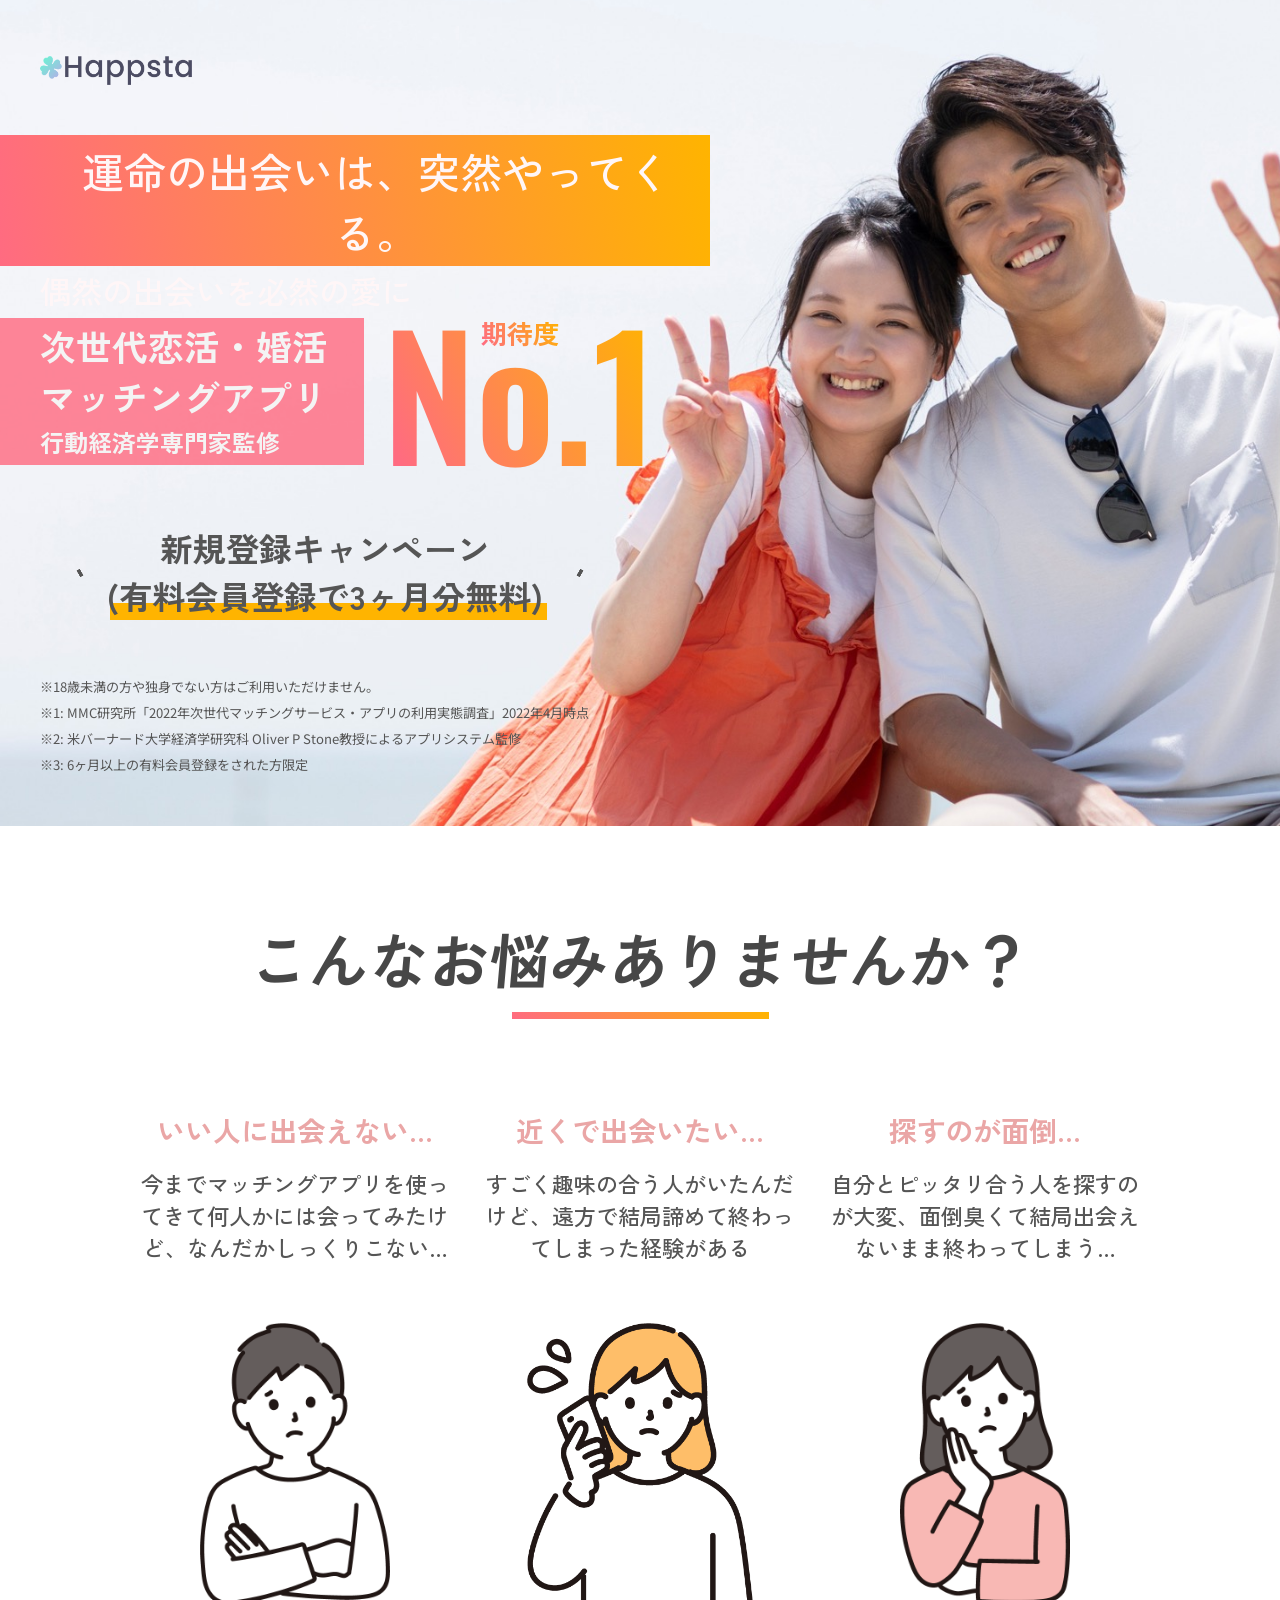
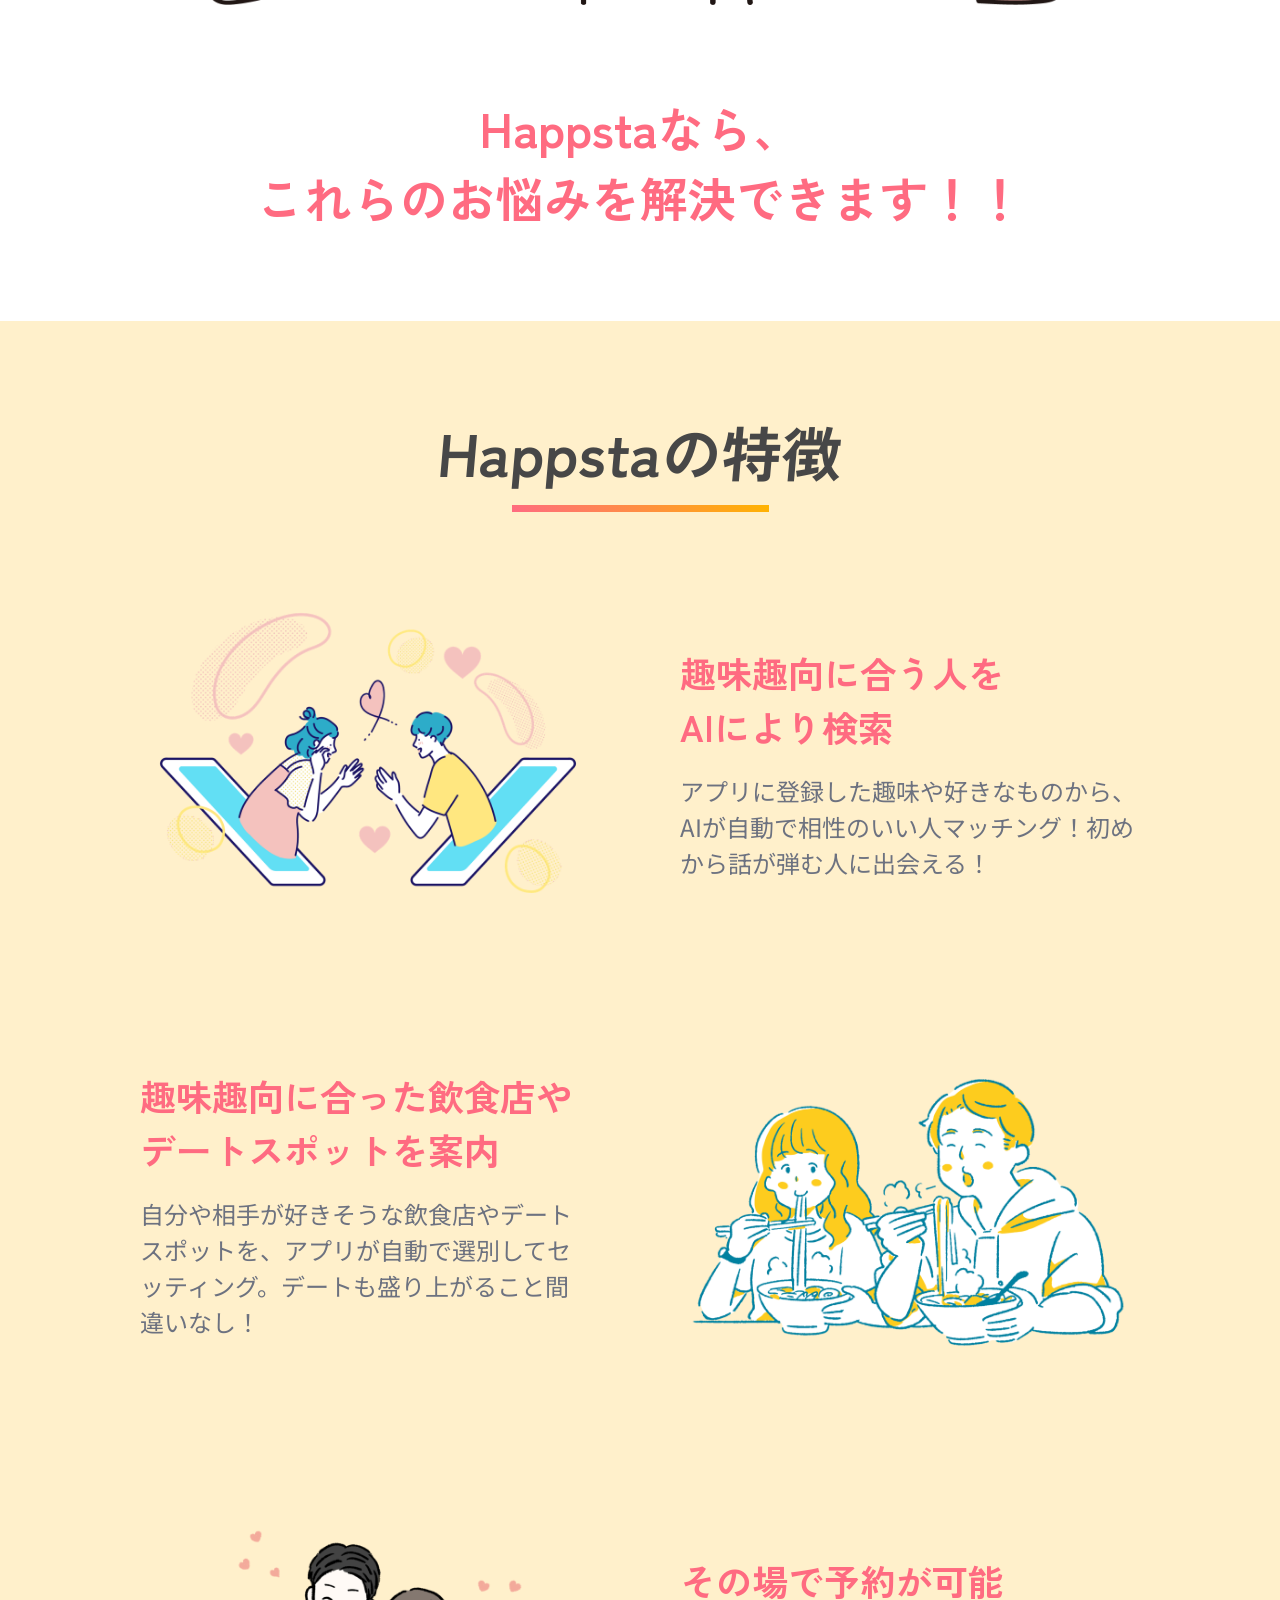
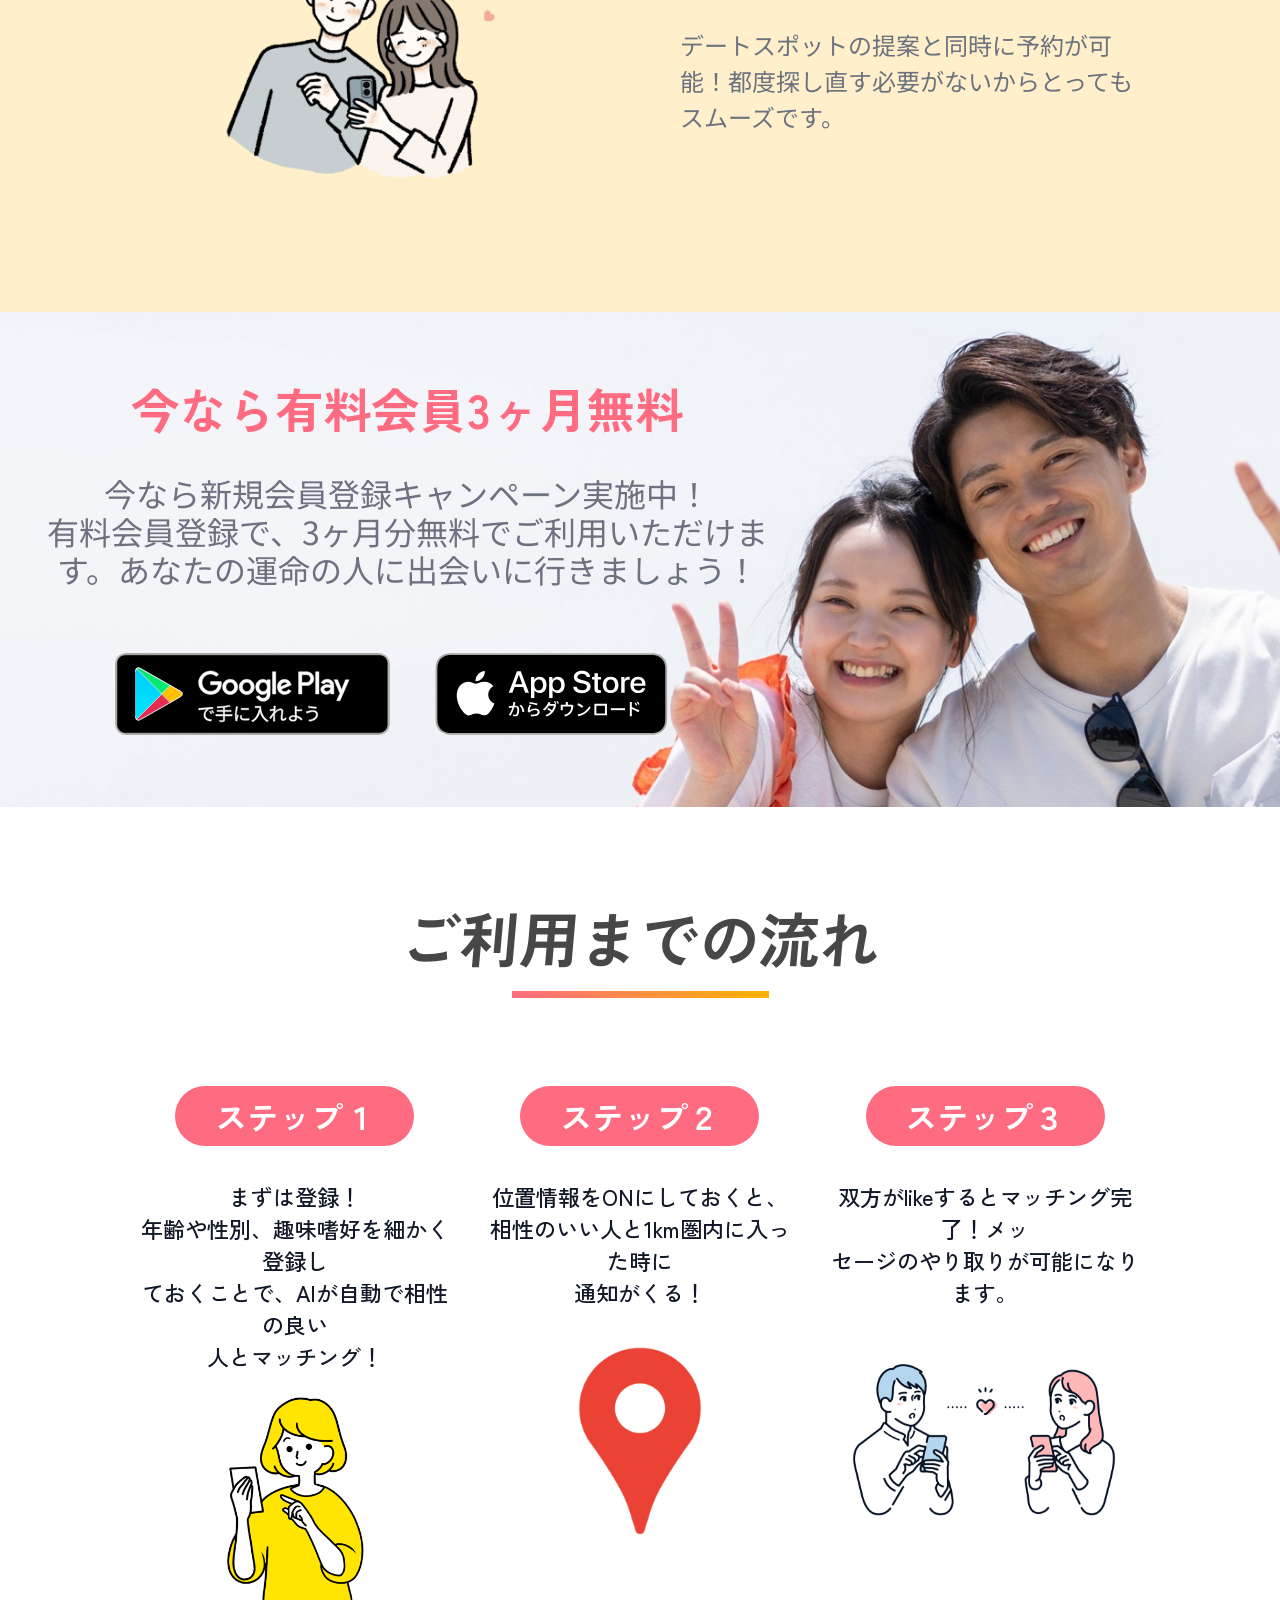
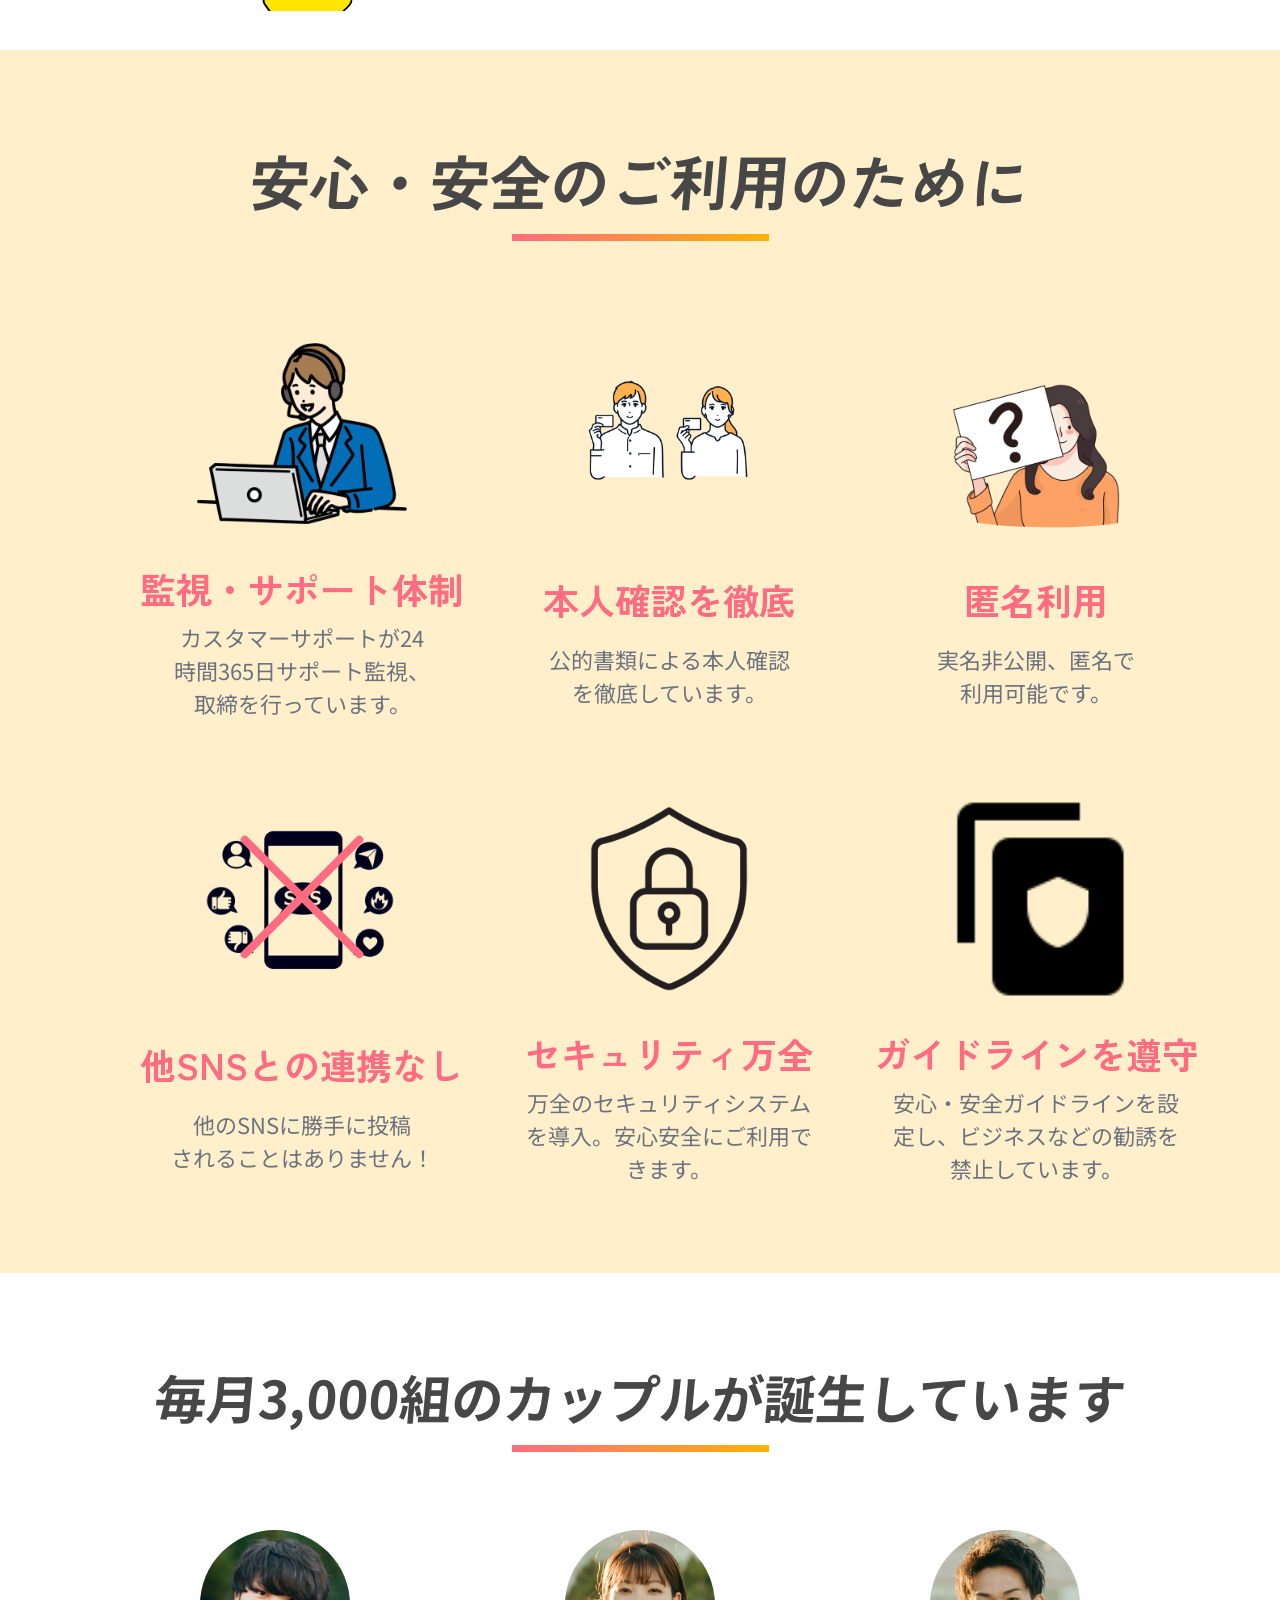
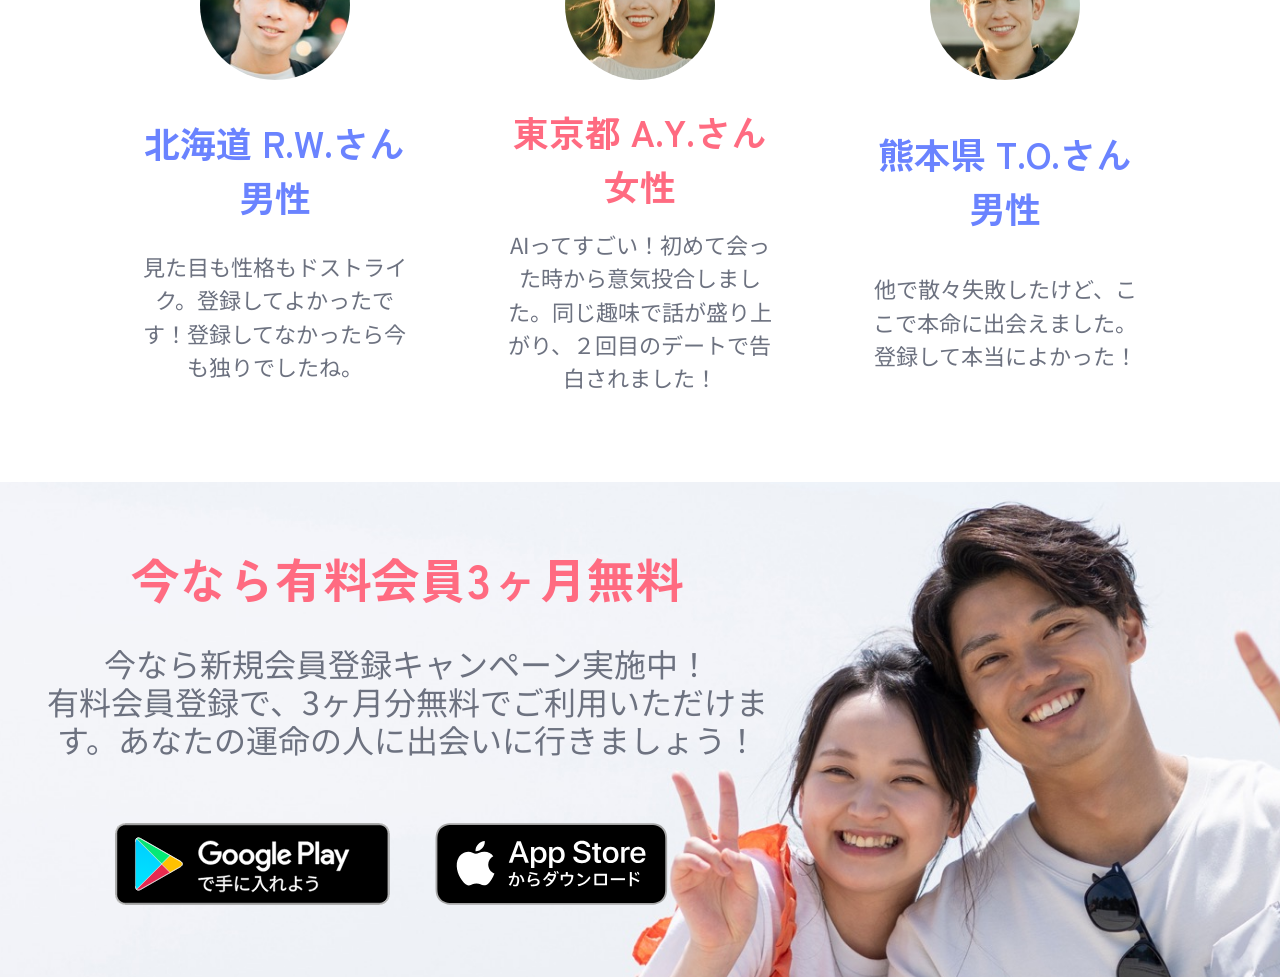
==== index.html @ 636bd29c "Fit mobile SNS safety image" ====
<!doctype html>
<html lang="ja">
  <head>
    <meta charset="utf-8">
    <meta name="viewport" content="width=device-width, initial-scale=1">
    <title>Happsta | マッチングアプリ</title>
    <meta name="description" content="次世代恋活・婚活マッチングアプリHappstaのランディングページ。">
    <link rel="preconnect" href="https://fonts.googleapis.com">
    <link rel="preconnect" href="https://fonts.gstatic.com" crossorigin>
    <link href="https://fonts.googleapis.com/css2?family=Noto+Sans+JP:wght@400;700;900&family=Oswald:wght@600&family=Zen+Kaku+Gothic+New:wght@500;700;900&display=swap" rel="stylesheet">
    <link rel="stylesheet" href="./assets/styles.css?v=20260529-snsimgfit">
  </head>
  <body class="layout-happsta">
    <main class="happsta-page">
      <section class="happsta-hero">
        <figure class="happsta-hero-bg">
          <img src="./assets/images/happsta/hero-couple.jpg" width="4096" height="2731" alt="海辺で笑顔を向けるカップル">
        </figure>
        <div class="happsta-hero-copy">
          <img class="happsta-logo" src="./assets/images/happsta/logo.png" width="3021" height="571" alt="Happsta">
          <div class="happsta-catch">
            <p>運命の出会いは、<br class="happsta-mobile-break">突然やってくる。</p>
            <span>偶然の出会いを必然の愛に</span>
          </div>
          <div class="happsta-strength">
            <div>
              <strong>次世代恋活・婚活<br>マッチングアプリ</strong>
              <span>行動経済学専門家監修</span>
            </div>
            <div class="happsta-rank" aria-label="期待度ナンバーワン">
              <span>期待度</span>
              <strong>No.1</strong>
            </div>
          </div>
          <div class="happsta-campaign">
            <img src="./assets/images/happsta/treat-1.svg" alt="" aria-hidden="true">
            <p>新規登録キャンペーン<br><span>(有料会員登録で3ヶ月分無料)</span></p>
            <img src="./assets/images/happsta/treat-2.svg" alt="" aria-hidden="true">
          </div>
          <div class="happsta-notes">
            <p>※18歳未満の方や独身でない方はご利用いただけません。</p>
            <p>※1: MMC研究所「2022年次世代マッチングサービス・アプリの利用実態調査」2022年4月時点</p>
            <p>※2: 米バーナード大学経済学研究科 Oliver P Stone教授によるアプリシステム監修</p>
            <p>※3: 6ヶ月以上の有料会員登録をされた方限定</p>
          </div>
        </div>
      </section>

      <section class="happsta-section happsta-worries">
        <div class="happsta-inner">
          <div class="happsta-section-title">
            <h2>こんなお悩みありませんか？</h2>
            <span></span>
          </div>
          <div class="happsta-voice-grid">
            <article>
              <h3>いい人に出会えない…</h3>
              <p>今までマッチングアプリを使ってきて何人かには会ってみたけど、なんだかしっくりこない…</p>
              <img src="./assets/images/happsta/worry-user-1.png" width="448" height="662" alt="悩んでいる男性">
            </article>
            <article>
              <h3>近くで出会いたい…</h3>
              <p>すごく趣味の合う人がいたんだけど、遠方で結局諦めて終わってしまった経験がある</p>
              <img src="./assets/images/happsta/worry-user-2.png" width="408" height="511" alt="悩んでいるカップル">
            </article>
            <article>
              <h3>探すのが面倒…</h3>
              <p>自分とピッタリ合う人を探すのが大変、面倒臭くて結局出会えないまま終わってしまう…</p>
              <img src="./assets/images/happsta/worry-user-3.png" width="390" height="646" alt="悩んでいる女性">
            </article>
          </div>
          <p class="happsta-solution">Happstaなら、<br>これらのお悩みを解決できます！！</p>
        </div>
      </section>

      <section class="happsta-section happsta-features">
        <div class="happsta-inner">
          <div class="happsta-section-title">
            <h2>Happstaの特徴</h2>
            <span></span>
          </div>
          <div class="happsta-feature-list">
            <article class="happsta-feature">
              <img src="./assets/images/happsta/feature-ai.png" width="1600" height="1200" alt="AIが趣味に合う相手を検索するイラスト">
              <div>
                <h3>趣味趣向に合う人を<br>AIにより検索</h3>
                <p>アプリに登録した趣味や好きなものから、AIが自動で相性のいい人マッチング！初めから話が弾む人に出会える！</p>
              </div>
            </article>
            <article class="happsta-feature is-reverse">
              <img src="./assets/images/happsta/feature-date.png" width="3509" height="2482" alt="デートスポットを案内するイラスト">
              <div>
                <h3>趣味趣向に合った飲食店や<br>デートスポットを案内</h3>
                <p>自分や相手が好きそうな飲食店やデートスポットを、アプリが自動で選別してセッティング。デートも盛り上がること間違いなし！</p>
              </div>
            </article>
            <article class="happsta-feature">
              <img src="./assets/images/happsta/feature-reserve.png" width="1515" height="1136" alt="その場で予約するカップルのイラスト">
              <div>
                <h3>その場で予約が可能</h3>
                <p>デートスポットの提案と同時に予約が可能！都度探し直す必要がないからとってもスムーズです。</p>
              </div>
            </article>
          </div>
        </div>
      </section>

      <section class="happsta-cta">
        <img src="./assets/images/happsta/hero-couple.jpg" width="4096" height="2731" alt="">
        <div>
          <h2>今なら有料会員3ヶ月無料</h2>
          <p>今なら新規会員登録キャンペーン実施中！<br>有料会員登録で、3ヶ月分無料でご利用いただけます。あなたの運命の人に出会いに行きましょう！</p>
          <img src="./assets/images/happsta/store-buttons.svg" width="585" height="82" alt="Google Play と App Store からダウンロード">
        </div>
      </section>

      <section class="happsta-section happsta-flow">
        <div class="happsta-inner">
          <div class="happsta-section-title">
            <h2>ご利用までの流れ</h2>
            <span></span>
          </div>
          <div class="happsta-step-grid">
            <article>
              <span>ステップ１</span>
              <p>まずは登録！<br>年齢や性別、趣味嗜好を細かく登録し<br>ておくことで、AIが自動で相性の良い<br>人とマッチング！</p>
              <img src="./assets/images/happsta/flow-register.png" width="818" height="1274" alt="プロフィール登録のイラスト">
            </article>
            <article>
              <span>ステップ２</span>
              <p>位置情報をONにしておくと、<br>相性のいい人と1km圏内に入った時に<br>通知がくる！</p>
              <img src="./assets/images/happsta/flow-location.png" width="3642" height="2461" alt="位置情報通知のイラスト">
            </article>
            <article>
              <span>ステップ３</span>
              <p>双方がlikeするとマッチング完了！メッ<br>セージのやり取りが可能になります。</p>
              <img src="./assets/images/happsta/flow-match.png" width="4096" height="2560" alt="マッチング成立のイラスト">
            </article>
          </div>
        </div>
      </section>

      <section class="happsta-section happsta-safety">
        <div class="happsta-inner">
          <div class="happsta-section-title">
            <h2>安心・安全のご利用のために</h2>
            <span></span>
          </div>
          <div class="happsta-safety-grid">
            <article>
              <img src="./assets/images/happsta/safety-support.png" width="759" height="656" alt="サポート担当者">
              <h3>監視・サポート体制</h3>
              <p>カスタマーサポートが24<br class="happsta-desktop-break">時間365日サポート監視、<br class="happsta-desktop-break">取締を行っています。</p>
            </article>
            <article>
              <img src="./assets/images/happsta/safety-confirmation.png" width="4096" height="2816" alt="本人確認書類の確認">
              <h3>本人確認を徹底</h3>
              <p>公的書類による本人確認<br class="happsta-desktop-break">を徹底しています。</p>
            </article>
            <article>
              <img src="./assets/images/happsta/safety-anonymous.png" width="1200" height="1200" alt="匿名の人物アイコン">
              <h3>匿名利用</h3>
              <p>実名非公開、匿名で<br class="happsta-desktop-break">利用可能です。</p>
            </article>
            <article>
              <div class="happsta-crossed">
                <img src="./assets/images/happsta/safety-sns.png" width="1602" height="1202" alt="SNS連携なし">
              </div>
              <h3>他SNSとの連携なし</h3>
              <p>他のSNSに勝手に投稿<br class="happsta-desktop-break">されることはありません！</p>
            </article>
            <article>
              <img src="./assets/images/happsta/safety-security.png" width="3873" height="3873" alt="セキュリティの盾">
              <h3>セキュリティ万全</h3>
              <p>万全のセキュリティシステム<br class="happsta-desktop-break">を導入。安心安全にご利用で<br class="happsta-desktop-break">きます。</p>
            </article>
            <article>
              <img src="./assets/images/happsta/safety-guidelines.png" width="96" height="96" alt="ガイドラインのアイコン">
              <h3>ガイドラインを遵守</h3>
              <p>安心・安全ガイドラインを設<br class="happsta-desktop-break">定し、ビジネスなどの勧誘を<br class="happsta-desktop-break">禁止しています。</p>
            </article>
          </div>
        </div>
      </section>

      <section class="happsta-section happsta-achievements">
        <div class="happsta-inner">
          <div class="happsta-section-title">
            <h2>毎月3,000組のカップルが誕生しています</h2>
            <span></span>
          </div>
          <div class="happsta-testimonial-grid">
            <article>
              <figure class="happsta-testimonial-photo is-user-1">
                <img src="./assets/images/happsta/achievement-user-1.jpg" width="1920" height="2879" alt="北海道 R.W.さん">
              </figure>
              <h3 class="is-man">北海道 R.W.さん 男性</h3>
              <p>見た目も性格もドストライク。登録してよかったです！登録してなかったら今も独りでしたね。</p>
            </article>
            <article>
              <figure class="happsta-testimonial-photo is-user-2">
                <img src="./assets/images/happsta/achievement-user-2.jpg" width="2934" height="1956" alt="東京都 A.Y.さん">
              </figure>
              <h3>東京都 A.Y.さん 女性</h3>
              <p>AIってすごい！初めて会った時から意気投合しました。同じ趣味で話が盛り上がり、２回目のデートで告白されました！</p>
            </article>
            <article>
              <figure class="happsta-testimonial-photo is-user-3">
                <img src="./assets/images/happsta/achievement-user-2.jpg" width="2934" height="1956" alt="熊本県 T.O.さん">
              </figure>
              <h3 class="is-man">熊本県 T.O.さん 男性</h3>
              <p>他で散々失敗したけど、ここで本命に出会えました。登録して本当によかった！</p>
            </article>
          </div>
        </div>
      </section>

      <section class="happsta-cta is-final">
        <img src="./assets/images/happsta/hero-couple.jpg" width="4096" height="2731" alt="">
        <div>
          <h2>今なら有料会員3ヶ月無料</h2>
          <p>今なら新規会員登録キャンペーン実施中！<br>有料会員登録で、3ヶ月分無料でご利用いただけます。あなたの運命の人に出会いに行きましょう！</p>
          <img src="./assets/images/happsta/store-buttons.svg" width="585" height="82" alt="Google Play と App Store からダウンロード">
        </div>
      </section>
    </main>
  </body>
</html>
---- assets/styles.css ----
:root {
  --bg: #f7fbfc;
  --surface: #ffffff;
  --surface-2: #eef6f5;
  --ink: #101417;
  --muted: #5d6872;
  --line: #c9d8dc;
  --soft-line: #dce7ea;
  --accent: #0f766e;
  --accent-2: #e56b2f;
  --accent-3: #2f66b3;
  --shadow: 0 22px 70px rgba(18, 44, 54, 0.14);
  --shadow-soft: 0 16px 44px rgba(18, 44, 54, 0.1);
  --radius: 8px;
  --content: min(1120px, calc(100vw - 32px));
  font-family: Inter, ui-sans-serif, system-ui, -apple-system, BlinkMacSystemFont, "Segoe UI", sans-serif;
}

/* Figma reference-proximity implementation */
.figma-source {
  margin: 0;
  color: #222832;
  background: #eef2f6;
  font-family: "Noto Sans JP", "Inter", system-ui, -apple-system, BlinkMacSystemFont, sans-serif;
  overflow-x: hidden;
}

.figma-source *,
.figma-source *::before,
.figma-source *::after {
  box-sizing: border-box;
}

.figma-source a {
  color: inherit;
  text-decoration: none;
}

.figma-source button {
  font: inherit;
}

.fg-pill-button {
  min-height: 50px;
  border: 0;
  border-radius: 999px;
  padding: 0 26px;
  font-size: 0.9rem;
  font-weight: 800;
  cursor: pointer;
  box-shadow: 0 12px 28px rgba(16, 24, 40, 0.12);
}

.fg-pill-button.is-light {
  background: #fff;
  color: #20242a;
}

.fg-pill-button.is-dark {
  background: #20242a;
  color: #fff;
}

/* AI SaaS page from Figma */
.fg-ai {
  min-height: 100vh;
  background: #eef2f6;
}

.fg-ai-nav {
  height: 132px;
  display: grid;
  grid-template-columns: 220px minmax(0, 1fr) auto;
  align-items: center;
  gap: 36px;
  padding: 48px 36px 0;
}

.fg-ai-logo {
  font-size: 1.65rem;
  font-weight: 950;
  letter-spacing: 0;
}

.fg-ai-nav nav {
  display: flex;
  justify-content: flex-end;
  gap: 44px;
  font-size: 0.95rem;
  font-weight: 850;
}

.fg-ai-nav-actions {
  display: flex;
  gap: 12px;
}

.fg-ai-hero {
  position: relative;
  min-height: 714px;
  padding-top: 74px;
}

.fg-ai-hero h1 {
  margin: 0 auto;
  width: min(950px, calc(100% - 48px));
  font-size: clamp(3.1rem, 6vw, 4.5rem);
  line-height: 1.1;
  text-align: center;
  font-weight: 950;
}

.fg-ai-question {
  margin: 30px 0 0;
  text-align: center;
  font-size: 1rem;
  font-weight: 850;
}

.fg-ai-prompt {
  position: relative;
  width: min(728px, calc(100% - 48px));
  height: 212px;
  margin: 32px auto 0;
  border: 1px solid #d7dee8;
  border-radius: 24px;
  background: #fff;
  box-shadow: 0 20px 46px rgba(22, 32, 42, 0.1);
}

.fg-ai-prompt p {
  margin: 0;
  position: absolute;
  left: 34px;
  top: 84px;
  width: calc(100% - 190px);
  color: #98a2b3;
  font-size: 1.05rem;
  font-weight: 600;
}

.fg-ai-prompt-icon,
.fg-ai-send {
  position: absolute;
  display: grid;
  place-items: center;
  border-radius: 50%;
  color: #b5bdc9;
}

.fg-ai-prompt-icon {
  right: 82px;
  top: 82px;
  width: 42px;
  height: 42px;
  background: #f1f4f8;
  font-weight: 900;
}

.fg-ai-send {
  right: 22px;
  top: 82px;
  width: 50px;
  height: 50px;
  border: 0;
  background: #eef2f6;
  font-size: 1.3rem;
  cursor: pointer;
}

.fg-ai-apps {
  position: absolute;
  left: 18px;
  top: 355px;
  width: 314px;
  height: 244px;
}

.fg-ai-apps span {
  position: absolute;
  width: 74px;
  height: 74px;
  display: block;
  border-radius: 50%;
  background: #fff;
  box-shadow: 0 10px 28px rgba(16, 24, 40, 0.09);
}

.fg-ai-apps span::after {
  content: "";
  position: absolute;
  inset: 22px;
  border-radius: 50%;
  background: var(--c);
}

.fg-ai-apps span:nth-child(1) { left: 240px; top: 85px; }
.fg-ai-apps span:nth-child(2) { left: 205px; top: 145px; }
.fg-ai-apps span:nth-child(3) { left: 120px; top: 170px; }
.fg-ai-apps span:nth-child(4) { left: 35px; top: 145px; }
.fg-ai-apps span:nth-child(5) { left: 0; top: 85px; }
.fg-ai-apps span:nth-child(6) { left: 35px; top: 25px; }
.fg-ai-apps span:nth-child(7) { left: 120px; top: 0; }
.fg-ai-apps span:nth-child(8) { left: 205px; top: 25px; }

.fg-ai-triggers {
  position: absolute;
  top: 392px;
  right: 104px;
  display: grid;
  gap: 20px;
}

.fg-ai-triggers article {
  width: 232px;
  min-height: 52px;
  display: flex;
  align-items: center;
  gap: 14px;
  border-radius: 999px;
  padding: 0 22px;
  background: #fff;
  color: #667085;
  font-size: 0.83rem;
  font-weight: 850;
  box-shadow: 0 12px 28px rgba(16, 24, 40, 0.08);
}

.fg-ai-triggers span {
  width: 22px;
  height: 22px;
  border-radius: 5px;
  background: #6845ff;
}

.fg-ai-triggers article:nth-child(2) span { background: #19b4a6; }
.fg-ai-triggers article:nth-child(3) span { background: #98a2b3; }

.fg-ai-workers {
  position: absolute;
  left: 50%;
  top: 610px;
  display: flex;
  gap: 10px;
  transform: translateX(-50%);
}

.fg-ai-workers span {
  position: relative;
  width: 180px;
  height: 230px;
  border-radius: 50%;
  background: var(--c);
}

.fg-ai-workers span::before,
.fg-ai-workers span::after {
  content: "";
  position: absolute;
  top: 82px;
  width: 10px;
  height: 14px;
  border-radius: 50%;
  background: #222832;
}

.fg-ai-workers span::before { left: 62px; }
.fg-ai-workers span::after { right: 62px; }

.fg-ai-logos {
  min-height: 220px;
  display: grid;
  grid-template-columns: repeat(8, minmax(96px, 1fr));
  align-items: center;
  gap: 0 28px;
  border-radius: 40px;
  padding: 38px 96px;
  background: #fff;
  box-shadow: 0 12px 26px rgba(16, 24, 40, 0.08);
}

.fg-ai-logos span {
  text-align: center;
  font-weight: 950;
  color: #244a78;
  line-height: 1.05;
}

.fg-ai-logos span:nth-child(4n+1),
.fg-ai-logos span:nth-child(4n+2) {
  color: #cc1f1f;
}

.fg-ai-concept {
  min-height: 650px;
  display: grid;
  grid-template-columns: minmax(0, 0.85fr) minmax(520px, 1fr);
  align-items: center;
  gap: 40px;
  margin-top: 72px;
  border-radius: 34px;
  padding: 0 150px 0 198px;
  background: linear-gradient(135deg, #7b35f5, #9b50ff);
  color: #fff;
}

.fg-ai-concept h2 {
  margin: 0;
  font-size: clamp(4rem, 6vw, 5rem);
  line-height: 1.1;
  font-weight: 950;
}

.fg-ai-concept p {
  max-width: 460px;
  margin: 42px 0 0;
  font-size: 1.4rem;
  line-height: 1.5;
  font-weight: 800;
}

.fg-ai-orbit {
  position: relative;
  min-height: 530px;
}

.fg-ai-orbit i {
  position: absolute;
  width: 270px;
  height: 270px;
  border-radius: 50%;
  background: rgba(255, 255, 255, 0.72);
}

.fg-ai-orbit i:nth-of-type(1) { left: 40px; top: 90px; }
.fg-ai-orbit i:nth-of-type(2) { left: 112px; top: 132px; }
.fg-ai-orbit i:nth-of-type(3) { left: 184px; top: 174px; }
.fg-ai-orbit i:nth-of-type(4) { left: 256px; top: 216px; }
.fg-ai-orbit i:nth-of-type(5) { left: 328px; top: 258px; }

.fg-ai-orbit b {
  position: absolute;
  left: 140px;
  top: 262px;
  width: 140px;
  height: 140px;
  border-radius: 50%;
  background: #ff72b7;
}

.fg-tag {
  position: absolute;
  z-index: 2;
  display: grid;
  place-items: center;
  min-height: 42px;
  border-radius: 999px;
  padding: 0 26px;
  background: #fff;
  font-weight: 950;
}

.tag-agent { left: 132px; top: 60px; color: #ff72b7; }
.tag-api { left: 0; top: 250px; color: #17a785; }
.tag-workflow { left: 145px; top: 458px; color: #1972d2; }
.tag-rpa { right: 18px; top: 360px; color: #dfa30e; }

.fg-ai-team {
  padding: 210px 80px 0;
  text-align: center;
}

.fg-ai-team h2 {
  margin: 0 0 72px;
  font-size: clamp(2.4rem, 4vw, 3.4rem);
  font-weight: 950;
}

.fg-ai-team-grid {
  display: grid;
  grid-template-columns: repeat(4, minmax(0, 260px));
  justify-content: center;
  gap: 46px;
}

.fg-ai-team-grid article {
  min-height: 330px;
  border: 1px solid #dce3ec;
  border-radius: 22px;
  padding: 34px 30px;
  background: #fff;
  box-shadow: 0 18px 48px rgba(16, 24, 40, 0.08);
}

.fg-ai-team-grid span {
  width: 108px;
  height: 108px;
  display: block;
  margin: 0 auto 34px;
  border-radius: 50%;
  background: var(--c);
}

.fg-ai-team-grid h3 {
  margin: 0 0 24px;
  font-size: 1.25rem;
}

.fg-ai-team-grid p {
  margin: 0;
  color: #667085;
  line-height: 1.7;
}

.fg-ai-trigger-section {
  width: min(1248px, calc(100% - 64px));
  min-height: 520px;
  display: grid;
  grid-template-columns: minmax(0, 1fr) 440px;
  gap: 90px;
  align-items: center;
  margin: 190px auto 0;
  border: 1px solid #e5eaf2;
  border-radius: 34px;
  padding: 74px;
  background: #fff;
  box-shadow: 0 22px 54px rgba(16, 24, 40, 0.08);
}

.fg-ai-trigger-section h2 {
  margin: 0;
  font-size: clamp(2.5rem, 4.1vw, 3.6rem);
  line-height: 1.13;
}

.fg-ai-trigger-section p {
  max-width: 500px;
  margin: 42px 0 0;
  color: #526071;
  font-size: 1.15rem;
  line-height: 1.7;
  font-weight: 700;
}

.fg-ai-trigger-section ul {
  display: grid;
  gap: 28px;
  margin: 0;
  padding: 0;
  list-style: none;
}

.fg-ai-trigger-section li {
  min-height: 64px;
  display: flex;
  align-items: center;
  gap: 22px;
  border-radius: 999px;
  padding: 0 24px;
  background: #f4f7fb;
  font-weight: 850;
}

.fg-ai-trigger-section li span {
  width: 28px;
  height: 28px;
  border-radius: 8px;
  background: var(--c);
}

.fg-ai-final {
  min-height: 420px;
  display: grid;
  grid-template-columns: minmax(0, 620px) auto;
  align-items: center;
  justify-content: center;
  gap: 140px;
  margin-top: 220px;
  background: #222832;
  color: #fff;
}

.fg-ai-final h2 {
  margin: 0;
  font-size: clamp(2.5rem, 4vw, 3.6rem);
  line-height: 1.12;
}

/* Salon page from Figma */
.figma-salon-study {
  background: #111214;
  color: #f5f1e9;
  font-family: "Noto Sans JP", "Inter", system-ui, sans-serif;
}

.fg-salon {
  background: #111214;
}

.fg-salon-hero {
  position: relative;
  min-height: 1034px;
  overflow: hidden;
  background:
    linear-gradient(100deg, rgba(0, 0, 0, 0.78), rgba(31, 38, 44, 0.64)),
    radial-gradient(circle at 82% 22%, rgba(126, 137, 149, 0.42), transparent 28%),
    linear-gradient(110deg, #050608, #38434d 58%, #111214);
}

.fg-salon-nav {
  position: absolute;
  inset: 0 0 auto;
  z-index: 2;
  display: grid;
  grid-template-columns: 190px minmax(0, 1fr);
  gap: 24px;
  padding: 76px 26px 0 32px;
}

.fg-salon-logo {
  font-family: Georgia, "Times New Roman", serif;
  font-size: 2.55rem;
  line-height: 0.82;
  font-weight: 700;
  color: #e8e2d8;
}

.fg-salon-nav > div {
  display: flex;
  justify-content: flex-end;
  align-items: center;
  gap: 18px;
}

.fg-salon-nav span {
  color: #e8e2d8;
  font-size: 0.95rem;
}

.fg-salon-nav button {
  min-height: 44px;
  border: 1px solid rgba(232, 226, 216, 0.5);
  background: rgba(32, 34, 37, 0.4);
  color: #e8e2d8;
  padding: 0 20px;
  cursor: pointer;
}

.fg-salon-nav i {
  width: 38px;
  height: 26px;
  display: block;
  border-top: 1px solid #e8e2d8;
  border-bottom: 1px solid #e8e2d8;
}

.fg-salon-nav nav {
  grid-column: 2;
  justify-self: end;
  display: flex;
  gap: 14px;
  color: #e8e2d8;
  font-size: 0.9rem;
}

.fg-salon-side {
  position: absolute;
  right: 26px;
  top: 700px;
  width: 24px;
  margin: 0;
  color: #e8e2d8;
  font-family: Georgia, "Times New Roman", serif;
  writing-mode: vertical-rl;
  letter-spacing: 0.04em;
}

.fg-salon-hero h1 {
  position: absolute;
  left: 70px;
  bottom: 52px;
  margin: 0;
  color: #f5f1e9;
  font-family: Georgia, "Times New Roman", serif;
  font-size: clamp(5.6rem, 11vw, 8.9rem);
  line-height: 1;
}

.fg-salon-concept {
  min-height: 640px;
  display: grid;
  grid-template-columns: minmax(0, 1fr) 430px;
  gap: 120px;
  align-items: start;
  padding: 126px 130px;
  border-bottom: 1px solid #4a4b4d;
  background: #111214;
}

.fg-salon-concept span,
.fg-salon-stylist span {
  color: #b5ab9d;
  font-family: Georgia, "Times New Roman", serif;
}

.fg-salon-concept h2 {
  margin: 54px 0 0;
  color: #f5f1e9;
  font-family: Georgia, "Times New Roman", serif;
  font-size: clamp(2.4rem, 4vw, 3.4rem);
  line-height: 1.28;
}

.fg-salon-concept p {
  margin: 60px 0 0;
  color: #d8d1c8;
  font-size: 1.34rem;
  line-height: 1.9;
}

.fg-salon-services {
  min-height: 860px;
  padding: 126px 108px;
  background: #e8e2d8;
  color: #151515;
}

.fg-salon-section-head {
  display: grid;
  grid-template-columns: 320px 280px;
  gap: 72px;
  align-items: start;
}

.fg-salon-section-head h2,
.fg-salon-stylist h2,
.fg-salon-gallery h2 {
  margin: 0;
  font-family: Georgia, "Times New Roman", serif;
  font-size: clamp(2.9rem, 4vw, 4rem);
  line-height: 1.06;
}

.fg-salon-section-head p {
  margin: 0;
  font-family: Georgia, "Times New Roman", serif;
  font-size: 2rem;
  line-height: 1.18;
}

.fg-salon-service-grid {
  display: grid;
  grid-template-columns: repeat(3, minmax(0, 360px));
  gap: 60px;
  margin-top: 118px;
}

.fg-salon-service-grid article {
  min-height: 330px;
  background: #151515;
  color: #f5f1e9;
}

.fg-salon-service-grid article div,
.fg-salon-portrait,
.fg-salon-gallery-grid div {
  background: linear-gradient(120deg, #050608, #48525b);
}

.fg-salon-service-grid article div {
  height: 210px;
}

.fg-salon-service-grid span {
  display: block;
  margin: 26px 24px 20px;
  color: #b5ab9d;
  font-family: Georgia, "Times New Roman", serif;
  font-size: 0.82rem;
}

.fg-salon-service-grid h3 {
  margin: 0 24px;
  font-size: 1.34rem;
}

.fg-salon-stylist {
  min-height: 650px;
  display: grid;
  grid-template-columns: minmax(0, 1fr) 420px;
  gap: 120px;
  align-items: center;
  padding: 92px 260px 58px 108px;
  background: #111214;
}

.fg-salon-stylist h3 {
  margin: 96px 0 0;
  font-family: Georgia, "Times New Roman", serif;
  font-size: 2rem;
}

.fg-salon-stylist p {
  max-width: 430px;
  margin: 36px 0 0;
  color: #d8d1c8;
  font-size: 1rem;
  line-height: 1.9;
}

.fg-salon-portrait {
  width: 420px;
  height: 500px;
}

.fg-salon-gallery {
  min-height: 700px;
  position: relative;
  padding: 92px 92px 70px;
  background: #e8e2d8;
  color: #151515;
}

.fg-salon-gallery-grid {
  display: grid;
  grid-template-columns: repeat(4, minmax(0, 280px));
  gap: 38px;
  margin-top: 86px;
}

.fg-salon-gallery-grid div {
  height: 260px;
}

.fg-salon-gallery-grid strong {
  display: block;
  margin-top: 28px;
  font-size: 1.05rem;
}

.fg-salon-gallery button {
  position: absolute;
  right: 140px;
  bottom: 62px;
  min-width: 190px;
  min-height: 58px;
  border: 0;
  background: #151515;
  color: #f5f1e9;
  font-family: Georgia, "Times New Roman", serif;
  cursor: pointer;
}

/* Construction page from Figma */
.figma-reform-study {
  background: #050505;
  color: #111;
  font-family: "Noto Sans JP", "Inter", system-ui, sans-serif;
}

.fg-reform {
  background: #fff;
}

.fg-reform-hero {
  position: relative;
  min-height: 1214px;
  overflow: hidden;
  background: linear-gradient(125deg, #f06a17 0%, #7f3658 44%, #001d86 100%);
  color: #fff;
}

.fg-reform-nav {
  position: absolute;
  z-index: 3;
  right: 38px;
  top: 26px;
  display: flex;
  align-items: start;
  gap: 52px;
}

.fg-reform-nav a {
  color: #fff;
  font-family: Georgia, "Times New Roman", serif;
  font-size: 2.45rem;
  line-height: 0.86;
  text-align: center;
}

.fg-reform-nav button {
  width: 44px;
  height: 42px;
  display: grid;
  gap: 10px;
  border: 0;
  background: transparent;
  padding-top: 14px;
  cursor: pointer;
}

.fg-reform-nav span {
  height: 1px;
  background: #fff;
}

.fg-reform-photo {
  position: absolute;
  left: 206px;
  top: 250px;
  width: 1028px;
  height: 720px;
  background:
    linear-gradient(rgba(255, 255, 255, 0.22), rgba(255, 255, 255, 0.22)),
    linear-gradient(100deg, #343a40, #9aa1a5);
}

.fg-reform-hero p {
  position: absolute;
  left: 30px;
  top: 600px;
  margin: 0;
  font-family: Georgia, "Times New Roman", serif;
  font-size: 1.35rem;
}

.fg-reform-hero h1 {
  position: absolute;
  left: 28px;
  top: 625px;
  width: 860px;
  margin: 0;
  font-family: Georgia, "Times New Roman", serif;
  font-size: clamp(3.8rem, 4.8vw, 4.6rem);
  line-height: 1.48;
  font-weight: 700;
}

.fg-reform-hero strong {
  position: absolute;
  left: 108px;
  top: 950px;
  width: 480px;
  font-family: Georgia, "Times New Roman", serif;
  font-size: 2.05rem;
  line-height: 1.65;
  font-weight: 400;
}

.fg-reform-about {
  min-height: 680px;
  display: grid;
  grid-template-columns: minmax(0, 640px) 300px;
  gap: 160px;
  align-items: start;
  padding: 104px 110px;
  background: #fff;
}

.fg-reform-about span,
.fg-reform-works > span {
  font-family: Georgia, "Times New Roman", serif;
  font-size: 1rem;
}

.fg-reform-about p {
  margin: 56px 0 0;
  font-family: Georgia, "Times New Roman", serif;
  font-size: 1.9rem;
  line-height: 1.78;
}

.fg-reform-about nav {
  display: grid;
  gap: 34px;
  margin-top: 26px;
}

.fg-reform-about a {
  min-height: 58px;
  display: flex;
  align-items: center;
  border: 1px solid #d9d9d9;
  padding: 0 30px;
  background: #f5f5f5;
  font-weight: 850;
}

.fg-reform-works {
  min-height: 940px;
  padding: 98px 104px;
  background: #f7f5f0;
}

.fg-reform-works h2,
.fg-reform-recruit h2 {
  margin: 54px 0 0;
  font-family: Georgia, "Times New Roman", serif;
  font-size: clamp(3.8rem, 6vw, 5rem);
  line-height: 1.05;
  font-weight: 400;
}

.fg-reform-work-grid {
  display: grid;
  grid-template-columns: repeat(5, minmax(0, 210px));
  gap: 34px;
  margin-top: 92px;
}

.fg-reform-work-grid div {
  height: 350px;
  background: linear-gradient(120deg, #111, #48525b);
}

.fg-reform-work-grid span {
  display: block;
  margin-top: 26px;
  font-family: Georgia, "Times New Roman", serif;
  font-weight: 700;
}

.fg-reform-work-grid h3 {
  margin: 22px 0 0;
  font-size: 1.05rem;
}

.fg-reform-news {
  min-height: 1060px;
  padding: 100px 104px 76px;
  background: #fff;
}

.fg-reform-news h2 {
  margin: 0;
  font-family: Georgia, "Times New Roman", serif;
  font-size: 2.1rem;
  font-weight: 400;
}

.fg-reform-news ul {
  width: 720px;
  display: grid;
  gap: 0;
  margin: 74px 0 0;
  padding: 0;
  list-style: none;
  border-top: 1px solid #d8d8d8;
}

.fg-reform-news li {
  min-height: 92px;
  display: grid;
  grid-template-columns: 130px 1fr;
  gap: 26px;
  align-items: center;
  border-bottom: 1px solid #d8d8d8;
}

.fg-reform-news time {
  color: #5f6368;
}

.fg-reform-news li span {
  font-weight: 850;
}

.fg-reform-recruit {
  margin-top: 170px;
}

.fg-reform-recruit p {
  max-width: 650px;
  margin: 52px 0 0;
  font-family: Georgia, "Times New Roman", serif;
  font-size: 1.65rem;
  line-height: 1.7;
}

.fg-reform-contact {
  min-height: 190px;
  display: grid;
  grid-template-columns: 160px minmax(0, 1fr) 170px;
  gap: 38px;
  align-items: center;
  margin-top: 96px;
  padding: 0 52px;
  background: #050505;
  color: #fff;
}

.fg-reform-contact h2 {
  font-size: 1.5rem;
}

.fg-reform-contact p {
  margin: 0;
  font-weight: 700;
}

.fg-reform-contact button {
  min-height: 54px;
  border: 0;
  background: #fff;
  color: #111;
  font-weight: 850;
  cursor: pointer;
}

@media (max-width: 980px) {
  .fg-ai-nav,
  .fg-ai-concept,
  .fg-ai-trigger-section,
  .fg-ai-final,
  .fg-salon-concept,
  .fg-salon-stylist,
  .fg-reform-about,
  .fg-reform-contact {
    grid-template-columns: 1fr;
  }

  .fg-ai-nav {
    height: auto;
    padding: 22px 18px;
    gap: 18px;
  }

  .fg-ai-nav nav {
    justify-content: start;
    flex-wrap: wrap;
    gap: 16px;
  }

  .fg-ai-nav-actions,
  .fg-ai-triggers,
  .fg-ai-apps {
    display: none;
  }

  .fg-ai-hero {
    min-height: 620px;
    padding-top: 40px;
  }

  .fg-ai-prompt {
    height: 160px;
  }

  .fg-ai-workers {
    top: 420px;
    transform: translateX(-50%) scale(0.48);
    transform-origin: top center;
  }

  .fg-ai-logos {
    grid-template-columns: repeat(2, 1fr);
    border-radius: 24px;
    padding: 28px;
  }

  .fg-ai-concept {
    margin-top: 48px;
    border-radius: 24px;
    padding: 72px 28px;
    overflow: hidden;
  }

  .fg-ai-concept > *,
  .fg-ai-trigger-section > * {
    min-width: 0;
  }

  .fg-ai-concept h2,
  .fg-ai-concept p,
  .fg-ai-trigger-section h2,
  .fg-ai-trigger-section p {
    max-width: 100%;
    overflow-wrap: anywhere;
  }

  .fg-ai-concept h2 {
    font-size: clamp(3rem, 15vw, 4rem);
  }

  .fg-ai-orbit {
    min-height: 360px;
    transform: scale(0.5);
    transform-origin: left top;
  }

  .fg-ai-team {
    padding: 80px 24px 0;
  }

  .fg-ai-team-grid,
  .fg-salon-service-grid,
  .fg-salon-gallery-grid,
  .fg-reform-work-grid {
    grid-template-columns: 1fr;
  }

  .fg-ai-trigger-section {
    padding: 36px 24px;
    margin-top: 80px;
  }

  .fg-ai-final {
    padding: 64px 24px;
    gap: 32px;
    text-align: center;
  }

  .fg-salon-hero {
    min-height: 780px;
  }

  .fg-salon-nav {
    grid-template-columns: 1fr;
    padding: 32px 24px 0;
  }

  .fg-salon-nav > div {
    justify-content: space-between;
  }

  .fg-salon-nav nav {
    grid-column: auto;
    justify-self: start;
  }

  .fg-salon-side {
    display: none;
  }

  .fg-salon-hero h1 {
    left: 24px;
    width: calc(100% - 48px);
    font-size: clamp(4.1rem, 18vw, 6rem);
  }

  .fg-salon-concept,
  .fg-salon-services,
  .fg-salon-stylist,
  .fg-salon-gallery {
    padding: 70px 24px;
  }

  .fg-salon-section-head {
    grid-template-columns: 1fr;
  }

  .fg-salon-service-grid {
    gap: 28px;
  }

  .fg-salon-portrait {
    width: 100%;
    height: 420px;
  }

  .fg-salon-gallery button {
    position: static;
    margin-top: 48px;
    width: 100%;
  }

  .fg-reform-hero {
    min-height: 860px;
  }

  .fg-reform-photo {
    left: 24px;
    right: 24px;
    top: 170px;
    width: auto;
    height: 380px;
  }

  .fg-reform-nav {
    right: 22px;
    gap: 24px;
  }

  .fg-reform-hero p {
    left: 24px;
    top: 590px;
  }

  .fg-reform-hero h1 {
    left: 24px;
    top: 635px;
    width: calc(100% - 48px);
    font-size: clamp(2.7rem, 12vw, 4.4rem);
  }

  .fg-reform-hero strong {
    position: relative;
    left: auto;
    top: auto;
    display: block;
    width: auto;
    padding: 760px 24px 0;
    font-size: 1.35rem;
  }

  .fg-reform-about,
  .fg-reform-works,
  .fg-reform-news {
    padding: 70px 24px;
  }

  .fg-reform-about {
    gap: 52px;
  }

  .fg-reform-about p,
  .fg-reform-recruit p {
    font-size: 1.35rem;
  }

  .fg-reform-news ul {
    width: 100%;
  }

  .fg-reform-news li {
    grid-template-columns: 1fr;
    gap: 12px;
    padding: 20px 0;
  }

  .fg-reform-contact {
    padding: 32px 24px;
  }
}

/* Premium implementation pass */
.button {
  border-radius: 7px;
}

.button.primary {
  background: linear-gradient(135deg, #0d5f68 0%, #1d315a 100%);
  box-shadow: 0 14px 28px rgba(15, 49, 66, 0.16);
}

.button.secondary {
  border-color: rgba(15, 49, 66, 0.16);
  background: rgba(255, 255, 255, 0.86);
}

.layout-ai {
  --surface-2: #eef5f3;
  --accent: #0d6d6f;
  --accent-3: #18345e;
}

.layout-ai .topbar {
  background: rgba(248, 252, 251, 0.94);
}

.lw-ai {
  background:
    linear-gradient(180deg, rgba(238, 245, 243, 0.86), rgba(232, 241, 239, 0.96)),
    radial-gradient(circle at 78% 12%, rgba(13, 109, 111, 0.14), transparent 32%);
}

.lw-ai-hero {
  min-height: 760px;
  grid-template-columns: minmax(0, 0.88fr) minmax(560px, 1.12fr);
  gap: 82px;
}

.lw-ai .lw-hero-copy {
  gap: 26px;
}

.lw-ai .lw-hero-copy h1 {
  max-width: 660px;
  font-size: clamp(3.3rem, 6vw, 5.7rem);
  line-height: 0.93;
  font-weight: 920;
}

.lw-ai .lw-hero-copy p {
  max-width: 620px;
  font-size: 1.08rem;
}

.premium-actions {
  display: flex;
  gap: 12px;
  align-items: center;
  flex-wrap: wrap;
}

.premium-proof {
  display: grid;
  grid-template-columns: repeat(3, minmax(0, 1fr));
  gap: 10px;
  max-width: 680px;
}

.premium-proof span {
  border-top: 1px solid rgba(15, 49, 66, 0.16);
  padding-top: 14px;
  color: #51666a;
  font-weight: 850;
}

.premium-proof strong {
  display: block;
  color: #0b1f26;
  font-size: 1.2rem;
}

.premium-console {
  border: 1px solid rgba(15, 49, 66, 0.14);
  border-radius: 10px;
  background: #fff;
  box-shadow: 0 34px 90px rgba(13, 33, 39, 0.18);
  display: grid;
  grid-template-columns: 96px 1fr;
  min-height: 520px;
  overflow: hidden;
  min-width: 0;
}

.premium-console > aside {
  background: #0b1f2d;
  color: #fff;
  padding: 24px 18px;
  display: grid;
  align-content: start;
  gap: 18px;
}

.premium-console > aside strong {
  font-size: 1.05rem;
}

.premium-console > aside span {
  height: 38px;
  border-radius: 7px;
  background: rgba(255, 255, 255, 0.1);
}

.premium-console-main {
  padding: 24px;
  display: grid;
  gap: 18px;
  min-width: 0;
}

.premium-console-main > *,
.premium-operator-view > *,
.premium-operator-view main > * {
  min-width: 0;
}

.premium-console-main header,
.premium-console-main header div {
  display: grid;
  gap: 4px;
}

.premium-console-main header {
  grid-template-columns: 1fr auto;
  align-items: start;
}

.premium-console-main header span,
.premium-console-main small,
.premium-call-row span {
  color: #6a7b82;
}

.premium-console-main header em,
.premium-call-row em {
  border-radius: 999px;
  background: #e6f5ef;
  color: #0d6d58;
  padding: 7px 10px;
  font-style: normal;
  font-weight: 900;
  white-space: nowrap;
}

.premium-metrics {
  display: grid;
  grid-template-columns: repeat(3, 1fr);
  gap: 12px;
}

.premium-metrics article,
.premium-call-row,
.premium-summary {
  border: 1px solid rgba(15, 49, 66, 0.12);
  border-radius: 8px;
  background: #fbfdfc;
}

.premium-metrics article {
  padding: 16px;
  display: grid;
  gap: 5px;
}

.premium-metrics span,
.premium-summary span,
.premium-process span,
.premium-status-grid span {
  color: #0d6d6f;
  font-weight: 900;
}

.premium-metrics strong {
  font-size: 2.2rem;
}

.premium-call-row {
  padding: 14px 16px;
  display: grid;
  grid-template-columns: 56px 1fr auto;
  gap: 14px;
  align-items: center;
}

.premium-call-row.active {
  border-color: rgba(13, 109, 111, 0.32);
  background: #eef9f5;
}

.premium-summary {
  padding: 20px;
  display: grid;
  gap: 10px;
}

.page-v6 .premium-summary {
  width: auto;
  margin: 0;
  padding: 20px;
}

.premium-summary h2 {
  font-size: 2rem;
}

.lw-ai-industries span {
  box-shadow: none;
  background: rgba(255, 255, 255, 0.58);
}

.premium-process {
  display: grid;
  grid-template-columns: repeat(4, 1fr);
  gap: 0;
  border: 1px solid rgba(15, 49, 66, 0.14);
  border-radius: 10px;
  background: #fff;
  overflow: hidden;
  box-shadow: 0 20px 54px rgba(13, 33, 39, 0.08);
}

.premium-process article {
  min-height: 220px;
  padding: 24px;
  display: grid;
  align-content: space-between;
  gap: 22px;
  border-right: 1px solid rgba(15, 49, 66, 0.1);
}

.premium-process article:last-child {
  border-right: 0;
}

.premium-process strong {
  font-size: 1.35rem;
}

.premium-operator-view {
  border: 1px solid rgba(15, 49, 66, 0.14);
  border-radius: 10px;
  background: #fff;
  box-shadow: 0 26px 80px rgba(13, 33, 39, 0.14);
  display: grid;
  grid-template-columns: 190px 1fr;
  overflow: hidden;
}

.premium-operator-view aside {
  background: #0b1f2d;
  color: #fff;
  padding: 22px;
  display: grid;
  gap: 12px;
  align-content: start;
}

.premium-operator-view aside span {
  border-radius: 7px;
  padding: 11px 12px;
  background: rgba(255, 255, 255, 0.08);
  font-weight: 850;
}

.premium-operator-view aside .active {
  background: #fff;
  color: #0b1f2d;
}

.premium-operator-view main {
  padding: 22px;
  display: grid;
  gap: 18px;
}

.premium-operator-view main header {
  display: flex;
  justify-content: space-between;
  gap: 18px;
}

.premium-thread {
  display: grid;
  grid-template-columns: 1fr;
  gap: 14px;
}

.premium-thread p {
  border-radius: 8px;
  background: #eaf5f2;
  padding: 18px;
  color: #21343a;
  font-weight: 850;
}

.premium-thread p:last-child {
  background: #0d6d6f;
  color: #fff;
}

.premium-status-grid {
  display: grid;
  grid-template-columns: 1fr;
  gap: 10px;
}

.premium-status-grid span {
  border: 1px solid rgba(15, 49, 66, 0.12);
  border-radius: 999px;
  padding: 9px 12px;
  text-align: center;
}

.layout-ai .lw-ai-launchpad {
  background: #f7fbfa;
  box-shadow: 0 28px 80px rgba(13, 33, 39, 0.12);
}

@media (max-width: 980px) {
  .lw-ai-hero,
  .premium-console,
  .premium-operator-view {
    grid-template-columns: 1fr;
  }

  .premium-console > aside {
    display: none;
  }

  .premium-process {
    grid-template-columns: repeat(2, 1fr);
  }

  .premium-process article:nth-child(2) {
    border-right: 0;
  }
}

@media (max-width: 640px) {
  .lw-ai .lw-hero-copy h1 {
    font-size: 2.7rem;
    line-height: 0.98;
  }

  .premium-proof,
  .premium-metrics,
  .premium-process,
  .premium-thread,
  .premium-status-grid,
  .premium-call-row {
    grid-template-columns: 1fr;
  }

  .premium-console-main,
  .premium-operator-view main {
    padding: 16px;
  }

  .premium-call-row em {
    width: fit-content;
  }
}

/* Distinct premium surfaces for the other demos */
.lw-salon-hero,
.lw-reform-hero,
.lw-chat-hero,
.lw-sns-hero,
.lw-recruit-hero {
  border: 1px solid rgba(15, 49, 66, 0.11);
  border-radius: 10px;
  margin-top: 42px;
  padding: 54px;
  box-shadow: 0 24px 70px rgba(20, 32, 42, 0.1);
}

.lw-salon-hero {
  min-height: 620px;
  background:
    linear-gradient(90deg, rgba(255, 248, 246, 0.94) 0%, rgba(255, 248, 246, 0.78) 48%, rgba(255, 248, 246, 0.28) 100%),
    url("https://images.unsplash.com/photo-1522337360788-8b13dee7a37e?auto=format&fit=crop&w=1500&q=80") center right / cover no-repeat;
}

.lw-salon .lw-hero-copy h1 {
  max-width: 720px;
  font-size: clamp(3rem, 5vw, 5rem);
}

.lw-salon .lw-search-panel {
  align-self: end;
  backdrop-filter: blur(16px);
  background: rgba(255, 255, 255, 0.9);
}

.lw-salon-cards article {
  box-shadow: 0 18px 42px rgba(73, 38, 30, 0.1);
}

.lw-reform-hero {
  min-height: 600px;
  background:
    linear-gradient(120deg, rgba(15, 33, 22, 0.94), rgba(25, 57, 35, 0.84)),
    url("https://images.unsplash.com/photo-1600566752734-2a0f5f608697?auto=format&fit=crop&w=1600&q=80") center / cover no-repeat;
}

.lw-reform-hero .lw-hero-copy h1,
.lw-reform-hero .lw-hero-copy p,
.lw-reform-hero .section-label,
.lw-reform-hero .lw-kicker {
  color: #fff;
}

.lw-reform-hero .lw-hero-copy p {
  color: rgba(255, 255, 255, 0.78);
}

.lw-reform-hero .lw-estimate-search {
  background: rgba(255, 255, 255, 0.94);
  box-shadow: 0 28px 80px rgba(0, 0, 0, 0.18);
}

.lw-quote-cards article,
.lw-step-list li {
  box-shadow: 0 14px 36px rgba(15, 33, 22, 0.08);
}

.lw-chat-hero {
  min-height: 660px;
  background:
    radial-gradient(circle at 86% 18%, rgba(39, 89, 170, 0.14), transparent 28%),
    linear-gradient(135deg, #eef8fa 0%, #ffffff 100%);
}

.lw-chatbot .lw-hero-copy h1 {
  max-width: 720px;
  font-size: clamp(3rem, 5vw, 5rem);
}

.lw-helpdesk {
  box-shadow: 0 28px 80px rgba(23, 43, 65, 0.14);
}

.lw-helpdesk aside {
  background: #0d1d33;
  color: #fff;
}

.lw-helpdesk aside button {
  background: rgba(255, 255, 255, 0.09);
  color: rgba(255, 255, 255, 0.8);
}

.lw-helpdesk aside button.active {
  background: #fff;
  color: #0d1d33;
}

.lw-sns-hero {
  min-height: 660px;
  background:
    radial-gradient(circle at 12% 12%, rgba(255, 112, 145, 0.24), transparent 32%),
    linear-gradient(135deg, #21101d 0%, #33192e 54%, #0c223f 100%);
  color: #fff;
}

.lw-sns-hero .lw-hero-copy p,
.lw-sns-hero .lw-kicker {
  color: rgba(255, 255, 255, 0.74);
}

.lw-sns-hero .button.primary,
.lw-audit-dashboard .button.primary {
  background: linear-gradient(135deg, #cc365f, #2d6ccf);
}

.lw-social-planner {
  border: 1px solid rgba(255, 255, 255, 0.18);
  box-shadow: 0 34px 90px rgba(0, 0, 0, 0.26);
}

.lw-recruit-hero {
  min-height: 620px;
  background: linear-gradient(135deg, #eef7fb 0%, #ffffff 68%);
  align-items: stretch;
}

.lw-recruit .lw-hero-copy {
  align-content: center;
}

.lw-recruit .lw-hero-copy h1 {
  max-width: 720px;
  font-size: clamp(3rem, 5vw, 5rem);
}

.lw-career-photo {
  min-height: 440px;
}

.lw-career-photo img {
  height: 100%;
  object-fit: cover;
  object-position: center;
}

.lw-open-roles article,
.lw-career-hub,
.lw-value-grid article {
  box-shadow: 0 16px 46px rgba(20, 47, 64, 0.08);
}

@media (max-width: 980px) {
  .lw-salon-hero,
  .lw-reform-hero,
  .lw-chat-hero,
  .lw-sns-hero,
  .lw-recruit-hero {
    padding: 34px;
    margin-top: 24px;
  }
}

@media (max-width: 640px) {
  .lw-salon-hero,
  .lw-reform-hero,
  .lw-chat-hero,
  .lw-sns-hero,
  .lw-recruit-hero {
    padding: 22px;
    border-radius: 8px;
  }

  .lw-salon-hero {
    background:
      linear-gradient(180deg, rgba(255, 248, 246, 0.98), rgba(255, 248, 246, 0.9)),
      url("https://images.unsplash.com/photo-1522337360788-8b13dee7a37e?auto=format&fit=crop&w=900&q=80") center top / cover no-repeat;
  }

  .lw-reform-hero,
  .lw-sns-hero {
    min-height: auto;
  }
}

/* Reference-backed rebuild */
.page-v6 {
  width: 100%;
  background: var(--surface-2);
  color: var(--ink);
}

.page-v6 section {
  width: var(--content);
  margin-inline: auto;
  padding: 96px 0;
  scroll-margin-top: 84px;
}

.page-v6 h1,
.page-v6 h2,
.page-v6 h3,
.page-v6 p {
  margin: 0;
}

.page-v6 h1 {
  max-width: 760px;
  font-size: 4.3rem;
  line-height: 0.98;
  letter-spacing: 0;
}

.page-v6 h2 {
  font-size: 2.6rem;
  line-height: 1.05;
  letter-spacing: 0;
}

.page-v6 p {
  color: var(--muted);
  line-height: 1.9;
}

.lw-kicker,
.section-label {
  display: inline-flex;
  align-items: center;
  gap: 8px;
  color: var(--accent);
  font-size: 0.82rem;
  font-weight: 900;
  letter-spacing: 0;
  text-transform: uppercase;
}

.lw-hero-copy {
  display: grid;
  gap: 22px;
  align-content: center;
}

.lw-proof-row,
.lw-ai-industries,
.lw-sns-connect,
.lw-salon-categories {
  display: grid;
  gap: 12px;
}

.lw-proof-row {
  grid-template-columns: repeat(3, minmax(0, 1fr));
}

.lw-proof-row span,
.lw-ai-industries span,
.lw-sns-connect span,
.lw-salon-categories a {
  min-height: 54px;
  border: 1px solid var(--soft-line);
  border-radius: var(--radius);
  background: rgba(255, 255, 255, 0.76);
  display: flex;
  align-items: center;
  justify-content: center;
  gap: 8px;
  font-weight: 850;
  box-shadow: var(--shadow-soft);
}

.lw-inline-form,
.lw-search-panel,
.lw-estimate-search {
  border: 1px solid var(--soft-line);
  border-radius: var(--radius);
  background: #fff;
  box-shadow: var(--shadow);
}

.lw-inline-form label,
.lw-search-panel label,
.lw-estimate-search label {
  display: grid;
  gap: 8px;
  font-weight: 850;
  color: var(--ink);
}

.lw-inline-form span,
.lw-search-panel span,
.lw-estimate-search span {
  color: var(--muted);
  font-size: 0.78rem;
  font-weight: 850;
}

.lw-inline-form input,
.lw-search-panel input,
.lw-estimate-search input,
.lw-estimate-search select,
.lw-caption-box input {
  width: 100%;
  border: 1px solid var(--soft-line);
  border-radius: var(--radius);
  padding: 13px 14px;
  color: var(--ink);
  background: #f9fcfc;
  font-weight: 800;
}

.lw-section-row {
  display: flex;
  justify-content: space-between;
  align-items: end;
  gap: 24px;
  margin-bottom: 26px;
}

.lw-section-row a {
  color: var(--accent);
  font-weight: 900;
}

.lw-step-list {
  list-style: none;
  padding: 0;
  margin: 26px 0 0;
  display: grid;
  gap: 12px;
}

.lw-step-list li {
  border: 1px solid var(--soft-line);
  border-radius: var(--radius);
  background: #fff;
  padding: 18px;
}

.lw-step-list strong {
  display: block;
  margin-bottom: 6px;
}

/* AI receptionist */
.lw-ai {
  background: #eef6f5;
}

.lw-ai-hero {
  min-height: 710px;
  display: grid;
  grid-template-columns: minmax(0, 1.02fr) minmax(430px, 0.98fr);
  gap: 68px;
  align-items: center;
}

.lw-inline-form {
  max-width: 660px;
  padding: 10px;
  display: grid;
  grid-template-columns: minmax(0, 1fr) auto;
  gap: 10px;
}

.lw-inline-form label {
  padding-left: 8px;
}

.lw-ai-desk {
  border: 1px solid rgba(15, 118, 110, 0.18);
  border-radius: var(--radius);
  background: #fff;
  box-shadow: 0 30px 80px rgba(15, 52, 58, 0.16);
  padding: 22px;
  display: grid;
  gap: 18px;
}

.lw-ai-desk header,
.lw-ai-desk header div,
.lw-chat-proof,
.lw-handoff-grid {
  display: grid;
  gap: 6px;
}

.lw-ai-desk header {
  grid-template-columns: 1fr auto;
  align-items: start;
}

.lw-ai-desk header strong,
.lw-ai-desk header span {
  display: block;
}

.lw-ai-desk header em {
  padding: 8px 10px;
  border-radius: var(--radius);
  background: #dff4ef;
  color: var(--accent);
  font-style: normal;
  font-weight: 900;
}

.lw-audio-demo {
  min-height: 116px;
  border-radius: var(--radius);
  background: #073a39;
  padding: 22px;
  display: flex;
  align-items: center;
  gap: 10px;
  color: #fff;
}

.lw-audio-demo span {
  width: 11%;
  min-height: 42px;
  border-radius: 99px;
  background: linear-gradient(180deg, #77d9cc, #ffffff);
}

.lw-audio-demo span:nth-child(2),
.lw-audio-demo span:nth-child(5) {
  min-height: 72px;
}

.lw-audio-demo span:nth-child(3) {
  min-height: 92px;
}

.lw-audio-demo b {
  margin-left: auto;
}

.lw-call-summary {
  border: 1px solid rgba(15, 118, 110, 0.16);
  border-radius: var(--radius);
  background: #f5fbfa;
  padding: 20px;
  display: grid;
  gap: 9px;
}

.lw-call-summary small,
.lw-handoff-grid b {
  color: var(--accent);
  font-weight: 900;
}

.lw-handoff-grid {
  grid-template-columns: repeat(3, 1fr);
}

.lw-handoff-grid span {
  border-radius: var(--radius);
  background: #0f766e;
  color: #fff;
  padding: 13px;
  display: grid;
  gap: 4px;
}

.lw-handoff-grid b {
  color: rgba(255, 255, 255, 0.72);
}

.lw-ai-industries {
  padding-top: 0;
  grid-template-columns: repeat(6, 1fr);
}

.lw-ai-routing,
.lw-ai-workflow,
.lw-ai-contact {
  display: grid;
  grid-template-columns: minmax(0, 0.8fr) minmax(0, 1.2fr);
  gap: 64px;
  align-items: center;
}

.lw-route-board {
  display: grid;
  grid-template-columns: repeat(2, 1fr);
  gap: 16px;
}

.lw-route-board article,
.lw-chat-workcards article,
.lw-value-grid article {
  border: 1px solid var(--soft-line);
  border-radius: var(--radius);
  background: #fff;
  box-shadow: var(--shadow-soft);
  padding: 24px;
  display: grid;
  gap: 14px;
}

.lw-route-board svg {
  color: var(--accent);
}

.lw-inbox-mock,
.lw-helpdesk {
  min-height: 360px;
  border: 1px solid var(--soft-line);
  border-radius: var(--radius);
  background: #fff;
  box-shadow: var(--shadow);
  overflow: hidden;
  display: grid;
}

.lw-inbox-mock {
  grid-template-columns: 190px 1fr;
}

.lw-inbox-mock aside,
.lw-helpdesk aside {
  background: #082d31;
  color: #fff;
  padding: 18px;
  display: grid;
  gap: 10px;
  align-content: start;
}

.lw-inbox-mock button,
.lw-helpdesk button {
  border: 0;
  border-radius: var(--radius);
  padding: 12px;
  text-align: left;
  color: #fff;
  background: rgba(255, 255, 255, 0.12);
  font-weight: 800;
}

.lw-inbox-mock button.active,
.lw-helpdesk button.active {
  background: #fff;
  color: var(--ink);
}

.lw-inbox-mock main {
  padding: 26px;
  display: grid;
  gap: 18px;
  align-content: center;
}

.lw-inbox-mock .visitor,
.lw-inbox-mock .agent,
.lw-helpdesk .visitor,
.lw-helpdesk .bot {
  max-width: 78%;
  border-radius: var(--radius);
  padding: 14px;
  font-weight: 800;
}

.lw-inbox-mock .visitor,
.lw-helpdesk .visitor {
  background: #e8f4f3;
}

.lw-inbox-mock .agent,
.lw-helpdesk .bot {
  margin-left: auto;
  background: var(--accent);
  color: #fff;
}

.lw-inbox-mock main div,
.lw-helpdesk main div {
  display: flex;
  flex-wrap: wrap;
  gap: 8px;
}

.lw-inbox-mock main span,
.lw-helpdesk main span {
  border: 1px solid var(--soft-line);
  border-radius: 999px;
  padding: 8px 10px;
  background: #fff;
  font-weight: 850;
}

/* Salon booking */
.lw-salon {
  background: #fff7f4;
}

.lw-salon-hero {
  min-height: 560px;
  display: grid;
  align-content: center;
  text-align: center;
  gap: 38px;
}

.lw-salon-hero .lw-hero-copy {
  justify-items: center;
}

.lw-search-panel {
  padding: 12px;
  display: grid;
  grid-template-columns: repeat(3, minmax(0, 1fr)) auto;
  gap: 12px;
  text-align: left;
}

.lw-salon-categories {
  padding-top: 0;
  grid-template-columns: repeat(5, 1fr);
}

.lw-salon-categories a {
  min-height: 112px;
  flex-direction: column;
}

.lw-salon-listings {
  padding-top: 40px;
}

.lw-salon-cards {
  display: grid;
  grid-template-columns: repeat(3, 1fr);
  gap: 18px;
}

.lw-salon-cards article {
  overflow: hidden;
  border: 1px solid var(--soft-line);
  border-radius: var(--radius);
  background: #fff;
  box-shadow: var(--shadow-soft);
  display: grid;
}

.lw-salon-cards img {
  width: 100%;
  aspect-ratio: 4 / 3;
  object-fit: cover;
}

.lw-salon-cards div {
  margin: 18px;
  display: grid;
  gap: 8px;
}

.lw-salon-cards button {
  width: calc(100% - 36px);
  margin: 0 18px 18px;
  justify-self: start;
}

.lw-salon-cards span {
  color: var(--accent);
  font-weight: 900;
}

.lw-salon-slots,
.lw-salon-reserve {
  display: grid;
  grid-template-columns: minmax(0, 0.9fr) minmax(0, 1.1fr);
  gap: 48px;
  align-items: center;
}

.lw-slot-photo {
  border-radius: var(--radius);
  overflow: hidden;
  box-shadow: var(--shadow);
}

.lw-slot-photo img {
  width: 100%;
  aspect-ratio: 4 / 5;
  object-fit: cover;
}

.lw-slot-board {
  display: grid;
  gap: 20px;
}

.lw-slot-grid {
  display: grid;
  grid-template-columns: repeat(2, 1fr);
  gap: 12px;
}

.lw-slot-grid button {
  min-height: 62px;
  border: 1px solid var(--soft-line);
  border-radius: var(--radius);
  background: #fff;
  font-weight: 900;
  box-shadow: var(--shadow-soft);
}

/* Reform estimator */
.lw-reform {
  background: #f2f6ef;
}

.lw-reform-hero {
  min-height: 660px;
  display: grid;
  grid-template-columns: minmax(0, 1fr) minmax(440px, 0.9fr);
  gap: 64px;
  align-items: center;
}

.lw-estimate-search {
  padding: 22px;
  display: grid;
  gap: 14px;
}

.lw-estimate-search > div {
  border-radius: var(--radius);
  background: #142719;
  color: #fff;
  padding: 20px;
  display: grid;
  gap: 8px;
}

.lw-estimate-search strong {
  font-size: 2rem;
}

.lw-quote-compare,
.lw-reform-visualizer,
.lw-reform-request {
  display: grid;
  grid-template-columns: minmax(0, 0.85fr) minmax(0, 1.15fr);
  gap: 56px;
  align-items: center;
}

.lw-quote-cards {
  display: grid;
  gap: 14px;
}

.lw-quote-cards article {
  border-radius: var(--radius);
  background: #172b1e;
  color: #fff;
  padding: 22px;
  display: grid;
  grid-template-columns: 1fr auto;
  gap: 8px 18px;
  align-items: center;
}

.lw-quote-cards strong {
  color: #f2a75f;
}

.lw-quote-cards span {
  grid-column: 1 / -1;
  color: rgba(255, 255, 255, 0.72);
}

.lw-room-preview {
  position: relative;
  border-radius: var(--radius);
  overflow: hidden;
  box-shadow: var(--shadow);
}

.lw-room-preview img {
  width: 100%;
  aspect-ratio: 4 / 5;
  object-fit: cover;
}

.lw-swatch-row {
  position: absolute;
  left: 22px;
  right: 22px;
  bottom: 22px;
  padding: 14px;
  border-radius: var(--radius);
  background: rgba(255, 255, 255, 0.86);
  display: grid;
  grid-template-columns: repeat(4, 1fr);
  gap: 10px;
}

.lw-swatch-row span {
  min-height: 36px;
  border-radius: var(--radius);
  border: 1px solid rgba(16, 20, 23, 0.1);
}

.lw-swatch-row span:nth-child(1) { background: #f4efe4; }
.lw-swatch-row span:nth-child(2) { background: #7f8d83; }
.lw-swatch-row span:nth-child(3) { background: #2f3a35; }
.lw-swatch-row span:nth-child(4) { background: #c59b66; }

/* Chatbot LP */
.lw-chatbot {
  background: #edf7f8;
}

.lw-chat-hero {
  min-height: 690px;
  display: grid;
  grid-template-columns: minmax(0, 0.95fr) minmax(560px, 1.05fr);
  gap: 56px;
  align-items: center;
}

.lw-chat-input {
  max-width: 560px;
  border: 1px solid var(--soft-line);
  border-radius: var(--radius);
  background: #fff;
  padding: 10px;
  display: flex;
  align-items: center;
  justify-content: space-between;
  gap: 10px;
  box-shadow: var(--shadow);
}

.lw-chat-input span {
  padding-left: 12px;
  color: var(--muted);
  font-weight: 850;
}

.lw-helpdesk {
  grid-template-columns: 170px 1fr 150px;
}

.lw-helpdesk main {
  padding: 28px;
  display: grid;
  align-content: center;
  gap: 18px;
}

.lw-helpdesk section {
  width: auto;
  padding: 24px;
  border-left: 1px solid var(--soft-line);
  display: grid;
  align-content: center;
  gap: 8px;
}

.lw-helpdesk section strong {
  font-size: 1.7rem;
}

.lw-chat-proof {
  padding-top: 0;
  grid-template-columns: repeat(4, 1fr);
}

.lw-chat-proof article {
  border: 1px solid var(--soft-line);
  border-radius: var(--radius);
  background: #fff;
  padding: 24px;
}

.lw-chat-proof strong {
  display: block;
  font-size: 2rem;
}

.lw-chat-platform,
.lw-chat-faq,
.lw-chat-contact {
  display: grid;
  grid-template-columns: minmax(0, 0.86fr) minmax(0, 1.14fr);
  gap: 56px;
  align-items: start;
}

.lw-chat-workcards {
  display: grid;
  grid-template-columns: repeat(2, 1fr);
  gap: 16px;
}

/* SNS LP */
.lw-sns {
  background: #fff2f6;
}

.lw-sns-hero {
  min-height: 700px;
  display: grid;
  grid-template-columns: minmax(0, 0.9fr) minmax(480px, 1.1fr);
  gap: 64px;
  align-items: center;
}

.lw-social-planner {
  border-radius: var(--radius);
  background: #271321;
  color: #fff;
  box-shadow: var(--shadow);
  padding: 24px;
  display: grid;
  gap: 18px;
}

.lw-social-planner header,
.lw-social-planner footer {
  display: flex;
  justify-content: space-between;
  align-items: center;
  gap: 14px;
}

.lw-social-planner footer em {
  color: #ff8aa0;
  font-style: normal;
  font-weight: 900;
}

.lw-mini-calendar {
  display: grid;
  grid-template-columns: repeat(5, 1fr);
  gap: 10px;
}

.lw-mini-calendar article {
  min-height: 190px;
  border-radius: var(--radius);
  background: rgba(255, 255, 255, 0.1);
  padding: 12px;
  display: grid;
  align-content: space-between;
  font-weight: 850;
}

.lw-mini-calendar b {
  display: block;
  min-height: 88px;
  border-radius: var(--radius);
  background: linear-gradient(135deg, #ff9a74, #58a9c2);
}

.lw-sns-connect {
  padding-top: 0;
  grid-template-columns: repeat(5, 1fr);
}

.lw-sns-calendar,
.lw-sns-analytics,
.lw-sns-caption,
.lw-sns-contact {
  display: grid;
  grid-template-columns: minmax(0, 0.85fr) minmax(0, 1.15fr);
  gap: 56px;
  align-items: center;
}

.lw-kanban-calendar,
.lw-caption-box {
  display: grid;
  gap: 14px;
}

.lw-kanban-calendar {
  grid-template-columns: repeat(4, 1fr);
}

.lw-kanban-calendar article {
  min-height: 190px;
  border: 1px solid var(--soft-line);
  border-radius: var(--radius);
  background: #fff;
  box-shadow: var(--shadow-soft);
  padding: 18px;
  display: grid;
  align-content: start;
  gap: 12px;
}

.lw-kanban-calendar span {
  color: var(--accent);
  font-weight: 900;
}

.lw-analytics-screen {
  border-radius: var(--radius);
  background: #2a1726;
  color: #fff;
  box-shadow: var(--shadow);
  overflow: hidden;
  display: grid;
  grid-template-columns: 160px 1fr;
}

.lw-analytics-screen aside {
  padding: 22px;
  display: grid;
  gap: 12px;
  align-content: start;
}

.lw-analytics-screen main {
  padding: 22px;
  display: grid;
  gap: 18px;
}

.lw-analytics-screen main > div:first-child {
  display: grid;
  grid-template-columns: repeat(3, 1fr);
  gap: 12px;
}

.lw-analytics-screen article,
.lw-line-chart {
  border-radius: var(--radius);
  background: rgba(255, 255, 255, 0.1);
  padding: 16px;
}

.lw-line-chart {
  min-height: 220px;
  display: flex;
  align-items: end;
  gap: 12px;
}

.lw-line-chart span {
  flex: 1;
  border-radius: var(--radius) var(--radius) 0 0;
  background: #ff9ab0;
}

.lw-line-chart span:nth-child(1) { height: 34%; }
.lw-line-chart span:nth-child(2) { height: 58%; }
.lw-line-chart span:nth-child(3) { height: 46%; }
.lw-line-chart span:nth-child(4) { height: 78%; }
.lw-line-chart span:nth-child(5) { height: 66%; }

.lw-caption-box {
  border: 1px solid var(--soft-line);
  border-radius: var(--radius);
  background: #fff;
  box-shadow: var(--shadow);
  padding: 24px;
}

.lw-caption-box label {
  display: grid;
  gap: 8px;
  font-weight: 850;
}

.lw-caption-box div {
  display: flex;
  gap: 8px;
}

.lw-caption-box button {
  border: 1px solid var(--soft-line);
  border-radius: var(--radius);
  background: #fff;
  padding: 10px 12px;
  font-weight: 900;
}

/* Recruit LP */
.lw-recruit {
  background: #eef6fb;
}

.lw-recruit-hero {
  min-height: 650px;
  display: grid;
  grid-template-columns: minmax(0, 0.9fr) minmax(480px, 1.1fr);
  gap: 60px;
  align-items: center;
}

.lw-career-photo {
  overflow: hidden;
  border-radius: var(--radius);
  box-shadow: var(--shadow);
}

.lw-career-photo img {
  width: 100%;
  aspect-ratio: 16 / 11;
  object-fit: cover;
}

.lw-job-search {
  padding-top: 0;
}

.lw-recruit-culture,
.lw-open-roles,
.lw-recruit-entry {
  display: grid;
  grid-template-columns: minmax(0, 0.85fr) minmax(0, 1.15fr);
  gap: 56px;
  align-items: start;
}

.lw-value-grid {
  display: grid;
  grid-template-columns: repeat(3, 1fr);
  gap: 14px;
}

.lw-value-grid article {
  min-height: 170px;
}

.lw-value-grid strong {
  font-size: 1.3rem;
}

.lw-open-roles aside {
  position: sticky;
  top: 92px;
  border: 1px solid var(--soft-line);
  border-radius: var(--radius);
  background: #fff;
  box-shadow: var(--shadow-soft);
  padding: 22px;
  display: grid;
  gap: 14px;
}

.lw-open-roles aside label {
  display: flex;
  gap: 9px;
  align-items: center;
  color: var(--muted);
  font-weight: 850;
}

.lw-open-roles > div {
  display: grid;
  gap: 14px;
}

.lw-open-roles article {
  border: 1px solid var(--soft-line);
  border-radius: var(--radius);
  background: #fff;
  box-shadow: var(--shadow-soft);
  padding: 22px;
  display: grid;
  grid-template-columns: 1fr auto;
  gap: 18px;
  align-items: center;
}

.lw-open-roles article.featured {
  background: #102a3a;
  color: #fff;
}

.lw-open-roles article.featured p {
  color: rgba(255, 255, 255, 0.72);
}

.lw-open-roles article span {
  color: var(--accent);
  font-weight: 900;
}

@media (max-width: 980px) {
  .page-v6 section {
    padding: 72px 0;
  }

  .page-v6 h1 {
    font-size: 3rem;
    line-height: 1.04;
  }

  .page-v6 h2 {
    font-size: 2.1rem;
  }

  .lw-ai-hero,
  .lw-ai-routing,
  .lw-ai-workflow,
  .lw-ai-contact,
  .lw-salon-slots,
  .lw-salon-reserve,
  .lw-reform-hero,
  .lw-quote-compare,
  .lw-reform-visualizer,
  .lw-reform-request,
  .lw-chat-hero,
  .lw-chat-platform,
  .lw-chat-faq,
  .lw-chat-contact,
  .lw-sns-hero,
  .lw-sns-calendar,
  .lw-sns-analytics,
  .lw-sns-caption,
  .lw-sns-contact,
  .lw-recruit-hero,
  .lw-recruit-culture,
  .lw-open-roles,
  .lw-recruit-entry {
    grid-template-columns: 1fr;
    min-height: auto;
    gap: 36px;
  }

  .lw-search-panel,
  .lw-inline-form,
  .lw-estimate-search,
  .lw-helpdesk,
  .lw-inbox-mock,
  .lw-analytics-screen {
    grid-template-columns: 1fr;
  }

  .lw-ai-industries,
  .lw-sns-connect,
  .lw-salon-categories,
  .lw-chat-proof,
  .lw-value-grid {
    grid-template-columns: repeat(2, 1fr);
  }

  .lw-salon-cards,
  .lw-route-board,
  .lw-chat-workcards,
  .lw-kanban-calendar {
    grid-template-columns: 1fr;
  }

  .lw-helpdesk section {
    width: auto;
    border-left: 0;
    border-top: 1px solid var(--soft-line);
  }

  .lw-open-roles aside {
    position: static;
  }
}

@media (max-width: 640px) {
  .page-v6 section {
    width: min(100% - 28px, 1120px);
    padding: 58px 0;
  }

  .page-v6 h1 {
    font-size: 2.35rem;
  }

  .page-v6 h2 {
    font-size: 1.72rem;
  }

  .lw-proof-row,
  .lw-ai-industries,
  .lw-sns-connect,
  .lw-salon-categories,
  .lw-chat-proof,
  .lw-handoff-grid,
  .lw-slot-grid,
  .lw-analytics-screen main > div:first-child,
  .lw-value-grid {
    grid-template-columns: 1fr;
  }

  .lw-social-planner header,
  .lw-social-planner footer,
  .lw-section-row,
  .lw-chat-input,
  .lw-open-roles article {
    display: grid;
    grid-template-columns: 1fr;
    justify-items: start;
  }

  .lw-mini-calendar {
    grid-template-columns: 1fr;
  }

  .lw-mini-calendar article {
    min-height: 96px;
  }

  .lw-mini-calendar b {
    min-height: 42px;
  }

  .lw-inline-form label {
    padding-left: 0;
  }

  .lw-inbox-mock .visitor,
  .lw-inbox-mock .agent,
  .lw-helpdesk .visitor,
  .lw-helpdesk .bot {
    max-width: 100%;
    margin-left: 0;
  }
}

* {
  box-sizing: border-box;
}

html {
  scroll-behavior: smooth;
}

body {
  margin: 0;
  color: var(--ink);
  background: linear-gradient(180deg, #ffffff 0%, #f7fbfc 48%, #eef6f5 100%);
  letter-spacing: 0;
}

img {
  display: block;
  max-width: 100%;
}

a {
  color: inherit;
  text-decoration: none;
}

button,
input,
textarea {
  font: inherit;
}

.theme-salon {
  --accent: #a94f45;
  --accent-2: #158170;
  --accent-3: #b66a2e;
  --surface-2: #fff4f0;
}

.theme-ai {
  --accent: #0f766e;
  --accent-2: #e56b2f;
  --accent-3: #2f66b3;
  --surface-2: #eef6f5;
}

.theme-reform {
  --accent: #245c48;
  --accent-2: #d47a38;
  --accent-3: #2d6f84;
  --surface-2: #edf7f0;
}

.theme-chatbot {
  --accent: #127c89;
  --accent-2: #e36f2c;
  --accent-3: #315f91;
  --surface-2: #eaf7f8;
}

.theme-sns {
  --accent: #b93852;
  --accent-2: #1f7a72;
  --accent-3: #3567a2;
  --surface-2: #fff0f4;
}

.theme-recruit {
  --accent: #285f82;
  --accent-2: #d06b38;
  --accent-3: #3b7051;
  --surface-2: #edf6fb;
}

.site-shell {
  min-height: 100vh;
}

.topbar {
  position: sticky;
  top: 0;
  z-index: 20;
  border-bottom: 1px solid rgba(201, 216, 220, 0.86);
  background: rgba(255, 255, 255, 0.88);
  backdrop-filter: blur(18px);
}

.topbar-inner {
  width: var(--content);
  margin: 0 auto;
  min-height: 66px;
  display: flex;
  align-items: center;
  justify-content: space-between;
  gap: 20px;
}

.brand {
  display: flex;
  align-items: center;
  gap: 10px;
  font-weight: 850;
  color: var(--ink);
}

.brand-mark {
  width: 36px;
  height: 36px;
  border: 1px solid rgba(16, 20, 23, 0.12);
  border-radius: var(--radius);
  background:
    linear-gradient(135deg, rgba(255, 255, 255, 0.2) 0 48%, rgba(255, 255, 255, 0.72) 48% 56%, transparent 56%),
    linear-gradient(135deg, var(--accent), var(--accent-3));
  display: grid;
  place-items: center;
  color: white;
  font-weight: 900;
}

.navlinks {
  display: flex;
  align-items: center;
  gap: 6px;
  color: var(--ink);
  font-size: 0.92rem;
  font-weight: 760;
}

.navlinks a {
  padding: 9px 13px;
  border: 1px solid transparent;
  border-radius: 999px;
}

.navlinks a:hover {
  border-color: var(--soft-line);
  background: var(--surface-2);
}

.menu-toggle {
  display: none;
  border: 1px solid var(--line);
  background: var(--surface);
  color: var(--ink);
  width: 42px;
  height: 42px;
  border-radius: var(--radius);
  align-items: center;
  justify-content: center;
  box-shadow: var(--shadow-soft);
}

.hero,
.hero.lp {
  width: 100%;
  margin: 0 auto;
  min-height: auto;
  display: grid;
  grid-template-columns: 1fr;
  justify-items: center;
  gap: 36px;
  padding: 78px max(16px, calc((100vw - 1120px) / 2)) 74px;
  text-align: center;
  border-bottom: 1px solid rgba(201, 216, 220, 0.72);
  background:
    linear-gradient(135deg, rgba(15, 118, 110, 0.08), transparent 34%),
    linear-gradient(225deg, rgba(229, 107, 47, 0.08), transparent 32%),
    radial-gradient(circle, rgba(16, 20, 23, 0.08) 1px, transparent 1.2px) 0 0 / 28px 28px,
    rgba(255, 255, 255, 0.62);
}

.hero > div:first-child,
.index-hero > div {
  width: min(980px, 100%);
  max-width: 980px;
  display: grid;
  justify-items: center;
}

.eyebrow {
  display: inline-flex;
  align-items: center;
  gap: 8px;
  color: var(--accent);
  background: rgba(255, 255, 255, 0.72);
  border: 1px dashed var(--accent-2);
  border-radius: 0;
  padding: 7px 10px;
  font-family: ui-monospace, SFMono-Regular, Menlo, Monaco, Consolas, "Liberation Mono", monospace;
  font-weight: 800;
  font-size: 0.78rem;
  text-transform: uppercase;
}

.hero h1,
.index-hero h1 {
  max-width: 980px;
  font-size: 4.55rem;
  line-height: 0.98;
  margin: 18px 0 18px;
  letter-spacing: 0;
}

.hero p,
.index-hero p {
  color: var(--muted);
  font-size: 1.16rem;
  line-height: 1.8;
  margin: 0 auto;
  max-width: 760px;
}

.hero-actions,
.index-actions {
  margin-top: 30px;
  display: flex;
  justify-content: center;
  gap: 14px;
  flex-wrap: wrap;
}

.button {
  border: 1px solid rgba(16, 20, 23, 0.14);
  border-radius: var(--radius);
  min-height: 48px;
  padding: 0 22px;
  display: inline-flex;
  align-items: center;
  justify-content: center;
  gap: 8px;
  font-weight: 840;
  cursor: pointer;
  transition: transform 0.16s ease, box-shadow 0.16s ease, background 0.16s ease;
}

.button.primary {
  background: linear-gradient(135deg, var(--accent), var(--accent-3));
  color: white;
  box-shadow: 0 16px 34px rgba(15, 118, 110, 0.22);
}

.button.secondary {
  background: var(--surface);
  color: var(--ink);
  box-shadow: 0 12px 28px rgba(18, 44, 54, 0.08);
}

.button:hover {
  transform: translateY(-2px);
  box-shadow: 0 18px 38px rgba(18, 44, 54, 0.16);
}

.button svg {
  width: 18px;
  height: 18px;
}

.hero-media {
  position: relative;
  width: var(--content);
  max-width: 960px;
  min-height: 455px;
  padding-top: 36px;
  border: 1px solid rgba(16, 20, 23, 0.14);
  border-radius: var(--radius);
  background: var(--surface);
  box-shadow: var(--shadow);
  overflow: hidden;
}

.hero-media::before {
  content: "Live site preview";
  position: absolute;
  top: 0;
  left: 0;
  right: 0;
  height: 36px;
  display: flex;
  align-items: center;
  padding: 0 16px;
  color: var(--muted);
  background:
    radial-gradient(circle at 18px center, #ef4444 0 4px, transparent 4.5px),
    radial-gradient(circle at 34px center, #f59e0b 0 4px, transparent 4.5px),
    radial-gradient(circle at 50px center, #10b981 0 4px, transparent 4.5px),
    #ffffff;
  border-bottom: 1px solid var(--soft-line);
  font-family: ui-monospace, SFMono-Regular, Menlo, Monaco, Consolas, "Liberation Mono", monospace;
  font-size: 0.82rem;
  text-align: left;
  justify-content: center;
}

.hero-media img {
  width: 100%;
  height: 420px;
  min-height: 420px;
  object-fit: cover;
  border-radius: 0;
  filter: saturate(0.9) contrast(1.02);
}

.floating-note {
  position: absolute;
  left: 22px;
  bottom: 22px;
  width: min(360px, calc(100% - 44px));
  background: rgba(255, 255, 255, 0.92);
  color: var(--ink);
  border: 1px solid rgba(16, 20, 23, 0.12);
  border-radius: var(--radius);
  padding: 18px;
  box-shadow: 0 18px 44px rgba(16, 20, 23, 0.18);
  text-align: left;
  backdrop-filter: blur(12px);
}

.floating-note strong {
  display: block;
  margin-bottom: 7px;
  color: var(--ink);
}

.floating-note span {
  color: var(--muted);
  font-size: 0.92rem;
  line-height: 1.6;
}

.proofbar {
  background: var(--surface);
  color: var(--ink);
  border-top: 1px solid var(--soft-line);
  border-bottom: 1px solid var(--soft-line);
}

.proofbar-inner {
  width: var(--content);
  margin: 0 auto;
  min-height: 100px;
  display: grid;
  grid-template-columns: repeat(4, 1fr);
  gap: 0;
  align-items: stretch;
}

.proof-item {
  display: grid;
  gap: 6px;
  align-content: center;
  padding: 20px;
  border-left: 1px solid var(--soft-line);
}

.proof-item:last-child {
  border-right: 1px solid var(--soft-line);
}

.proof-item strong {
  width: fit-content;
  padding: 3px 8px;
  color: var(--accent);
  background: color-mix(in srgb, var(--accent) 10%, white);
  border: 1px solid color-mix(in srgb, var(--accent) 22%, white);
  border-radius: 999px;
  font-size: 1.05rem;
}

.proof-item span {
  color: var(--muted);
  font-size: 0.92rem;
  font-weight: 700;
}

.reference-panel {
  padding: 58px 0;
  background: rgba(255, 255, 255, 0.74);
  border-bottom: 1px solid rgba(201, 216, 220, 0.74);
}

.reference-panel-inner {
  width: var(--content);
  margin: 0 auto;
  display: grid;
  grid-template-columns: minmax(0, 0.78fr) minmax(420px, 1fr);
  gap: 34px;
  align-items: center;
}

.reference-copy {
  display: grid;
  gap: 14px;
}

.reference-copy h2 {
  margin: 0;
  font-size: 2.35rem;
  line-height: 1.08;
}

.reference-copy p {
  margin: 0;
  color: var(--muted);
  line-height: 1.75;
  font-weight: 650;
}

.mock-dashboard {
  position: relative;
  display: grid;
  gap: 16px;
  min-height: 310px;
  padding: 20px;
  border: 1px solid rgba(16, 20, 23, 0.12);
  border-radius: var(--radius);
  background:
    linear-gradient(135deg, color-mix(in srgb, var(--accent) 9%, white), white 58%),
    #ffffff;
  box-shadow: var(--shadow);
  overflow: hidden;
}

.mock-dashboard::before {
  content: "";
  position: absolute;
  inset: 0;
  pointer-events: none;
  background: radial-gradient(circle, rgba(16, 20, 23, 0.08) 1px, transparent 1.1px) 0 0 / 20px 20px;
  opacity: 0.42;
}

.mock-dashboard > * {
  position: relative;
  z-index: 1;
}

.mock-topline,
.booking-search,
.estimate-input,
.job-search {
  display: flex;
  align-items: center;
  justify-content: space-between;
  gap: 12px;
  min-height: 50px;
  padding: 0 14px;
  border: 1px solid var(--soft-line);
  border-radius: var(--radius);
  background: rgba(255, 255, 255, 0.86);
  color: var(--muted);
  font-weight: 780;
}

.mock-topline strong {
  color: var(--accent);
}

.mock-search {
  padding: 16px 18px;
  color: var(--ink);
  background: #101417;
  color: white;
  border-radius: var(--radius);
  font-weight: 850;
}

.assistant-flow,
.booking-pros,
.estimate-grid,
.planner-posts,
.job-list {
  display: grid;
  grid-template-columns: repeat(3, 1fr);
  gap: 12px;
}

.assistant-flow div,
.booking-pros div,
.estimate-grid div,
.planner-posts div,
.job-list div,
.agent-inbox,
.visitor-chat {
  display: grid;
  gap: 7px;
  min-height: 112px;
  padding: 14px;
  border: 1px solid var(--soft-line);
  border-radius: var(--radius);
  background: rgba(255, 255, 255, 0.9);
}

.assistant-flow span,
.booking-pros span,
.estimate-grid span,
.planner-posts span,
.job-list span,
.agent-inbox span {
  color: var(--muted);
  font-size: 0.82rem;
  font-weight: 760;
}

.assistant-flow strong,
.booking-pros strong,
.estimate-grid strong,
.planner-posts strong,
.job-list strong,
.agent-inbox strong {
  color: var(--ink);
  font-size: 1.02rem;
  line-height: 1.3;
}

.assistant-flow em,
.agent-inbox em {
  color: var(--accent);
  font-style: normal;
  font-size: 0.84rem;
  font-weight: 820;
}

.integration-strip,
.booking-categories,
.estimate-steps,
.planner-week,
.planner-metrics,
.values-row {
  display: flex;
  flex-wrap: wrap;
  gap: 8px;
}

.integration-strip span,
.booking-categories span,
.estimate-steps span,
.planner-week span,
.planner-metrics span,
.values-row span {
  display: inline-flex;
  align-items: center;
  min-height: 34px;
  padding: 0 11px;
  border: 1px solid color-mix(in srgb, var(--accent) 20%, white);
  border-radius: 999px;
  background: color-mix(in srgb, var(--accent) 8%, white);
  color: var(--accent);
  font-size: 0.82rem;
  font-weight: 850;
}

.booking-search {
  justify-content: flex-start;
  flex-wrap: wrap;
}

.booking-search span,
.estimate-input,
.job-search {
  display: inline-flex;
  align-items: center;
  gap: 8px;
}

.estimate-grid div:first-child {
  background:
    linear-gradient(rgba(16, 20, 23, 0.48), rgba(16, 20, 23, 0.48)),
    url("https://images.unsplash.com/photo-1600566753190-17f0baa2a6c3?auto=format&fit=crop&w=600&q=70") center / cover;
  color: white;
}

.estimate-grid div:first-child span,
.estimate-grid div:first-child strong {
  color: white;
}

.estimate-grid div:last-child {
  background:
    linear-gradient(rgba(15, 118, 110, 0.3), rgba(15, 118, 110, 0.3)),
    url("https://images.unsplash.com/photo-1600607687920-4e2a09cf159d?auto=format&fit=crop&w=600&q=70") center / cover;
  color: white;
}

.estimate-grid div:last-child span,
.estimate-grid div:last-child strong {
  color: white;
}

.chat-product {
  grid-template-columns: minmax(180px, 0.8fr) minmax(240px, 1fr);
  align-items: stretch;
}

.visitor-chat {
  align-content: start;
  background: #f7fbfc;
}

.visitor-chat p {
  width: fit-content;
  max-width: 88%;
  margin: 0;
  padding: 10px 12px;
  border-radius: var(--radius);
  background: white;
  border: 1px solid var(--soft-line);
  line-height: 1.5;
}

.visitor-chat p:nth-child(2) {
  margin-left: auto;
  background: var(--accent);
  color: white;
  border-color: var(--accent);
}

.visitor-chat div {
  display: flex;
  flex-wrap: wrap;
  gap: 8px;
  margin-top: 12px;
}

.visitor-chat div span {
  padding: 8px 10px;
  border: 1px solid var(--soft-line);
  border-radius: 999px;
  background: white;
  color: var(--ink);
  font-size: 0.82rem;
  font-weight: 760;
}

.planner-dashboard {
  grid-template-rows: auto 1fr auto;
}

.planner-week {
  display: grid;
  grid-template-columns: repeat(5, 1fr);
}

.planner-week span {
  justify-content: center;
  border-radius: var(--radius);
}

.planner-posts div {
  min-height: 132px;
  align-content: space-between;
}

.planner-posts div:nth-child(2) {
  background: color-mix(in srgb, var(--accent-2) 10%, white);
}

.planner-posts div:nth-child(3) {
  background: color-mix(in srgb, var(--accent-3) 10%, white);
}

.job-list {
  grid-template-columns: 1fr;
}

.job-list div {
  min-height: auto;
  grid-template-columns: 1fr auto;
  align-items: center;
}

.section {
  padding: 90px 0;
}

.section.alt {
  background:
    linear-gradient(180deg, rgba(255, 255, 255, 0.86), rgba(247, 251, 252, 0.86));
  border-top: 1px solid rgba(201, 216, 220, 0.74);
  border-bottom: 1px solid rgba(201, 216, 220, 0.74);
}

.section-inner {
  width: var(--content);
  margin: 0 auto;
}

.section-head {
  display: grid;
  grid-template-columns: minmax(0, 0.86fr) minmax(280px, 0.5fr);
  gap: 30px;
  align-items: end;
  margin-bottom: 34px;
}

.section-head h2 {
  margin: 12px 0 0;
  font-size: 2.58rem;
  line-height: 1.08;
  letter-spacing: 0;
}

.section-head p {
  margin: 0;
  color: var(--muted);
  line-height: 1.75;
  font-weight: 650;
}

.grid-3 {
  display: grid;
  grid-template-columns: repeat(3, 1fr);
  gap: 20px;
}

.grid-2 {
  display: grid;
  grid-template-columns: repeat(2, 1fr);
  gap: 24px;
}

.feature-card,
.demo-card,
.price-card,
.step-card,
.case-card,
.form-panel {
  background: rgba(255, 255, 255, 0.96);
  border: 1px solid rgba(16, 20, 23, 0.12);
  border-radius: var(--radius);
  padding: 24px;
  box-shadow: var(--shadow-soft);
}

.feature-card::before,
.step-card::before,
.case-card::before {
  content: "/demo-pattern";
  display: inline-flex;
  margin-bottom: 16px;
  color: var(--accent);
  font-family: ui-monospace, SFMono-Regular, Menlo, Monaco, Consolas, "Liberation Mono", monospace;
  font-size: 0.76rem;
  font-weight: 900;
}

.feature-card,
.step-card,
.case-card,
.price-card,
.form-panel {
  position: relative;
  overflow: hidden;
}

.feature-card::after,
.step-card::after,
.case-card::after,
.price-card::after,
.form-panel::after {
  content: "";
  position: absolute;
  top: 0;
  left: 0;
  right: 0;
  height: 4px;
  background: linear-gradient(90deg, var(--accent), var(--accent-2), var(--accent-3));
}

.feature-card svg,
.step-card svg,
.case-card svg {
  width: 26px;
  height: 26px;
  color: var(--ink);
  margin-bottom: 14px;
}

.feature-card h3,
.demo-card h3,
.price-card h3,
.step-card h3,
.case-card h3 {
  margin: 0 0 10px;
  font-size: 1.18rem;
  line-height: 1.35;
}

.feature-card p,
.demo-card p,
.price-card p,
.step-card p,
.case-card p {
  margin: 0;
  color: var(--muted);
  line-height: 1.7;
  font-weight: 620;
}

.split {
  display: grid;
  grid-template-columns: minmax(0, 0.95fr) minmax(360px, 1.05fr);
  gap: 42px;
  align-items: center;
}

.split img {
  width: 100%;
  aspect-ratio: 4 / 3;
  object-fit: cover;
  border: 1px solid rgba(16, 20, 23, 0.12);
  border-radius: var(--radius);
  box-shadow: var(--shadow);
  filter: saturate(0.92) contrast(1.02);
}

.check-list {
  display: grid;
  gap: 14px;
  margin-top: 24px;
}

.check-item {
  display: flex;
  gap: 12px;
  align-items: flex-start;
  color: var(--ink);
  line-height: 1.65;
  background: rgba(255, 255, 255, 0.88);
  border: 1px solid var(--soft-line);
  border-radius: var(--radius);
  padding: 12px;
  font-weight: 680;
}

.check-item svg {
  width: 20px;
  height: 20px;
  flex: 0 0 auto;
  color: var(--accent);
  margin-top: 2px;
}

.band {
  background:
    linear-gradient(135deg, color-mix(in srgb, var(--accent) 76%, #0f172a), #101417 68%);
  color: white;
  padding: 66px 0;
  border-top: 1px solid rgba(255, 255, 255, 0.12);
  border-bottom: 1px solid rgba(255, 255, 255, 0.12);
}

.band-inner {
  width: var(--content);
  margin: 0 auto;
  display: flex;
  justify-content: space-between;
  gap: 24px;
  align-items: center;
}

.band h2 {
  margin: 0 0 8px;
  font-size: 2.35rem;
  line-height: 1.1;
}

.band p {
  margin: 0;
  color: rgba(255, 255, 255, 0.74);
  line-height: 1.7;
}

.band .button.secondary {
  border-color: rgba(255, 255, 255, 0.24);
  background: white;
  color: var(--ink);
  box-shadow: 0 16px 32px rgba(0, 0, 0, 0.22);
}

.form-panel h3 {
  margin: 0 0 18px;
  font-size: 1.32rem;
}

.form-grid {
  display: grid;
  gap: 12px;
}

.field {
  display: grid;
  gap: 7px;
  color: var(--ink);
  font-size: 0.9rem;
  font-weight: 850;
}

.field input,
.field textarea {
  width: 100%;
  border: 1px solid var(--soft-line);
  border-radius: var(--radius);
  padding: 12px;
  background: #fbfeff;
  color: var(--ink);
}

.field textarea {
  min-height: 110px;
  resize: vertical;
}

.index-hero {
  width: 100%;
  margin: 0 auto;
  min-height: calc(76vh - 66px);
  display: grid;
  justify-items: center;
  align-items: center;
  gap: 34px;
  padding: 72px max(16px, calc((100vw - 1120px) / 2)) 78px;
  text-align: center;
  border-bottom: 1px solid rgba(201, 216, 220, 0.72);
  background:
    linear-gradient(135deg, rgba(15, 118, 110, 0.1), transparent 32%),
    linear-gradient(225deg, rgba(47, 102, 179, 0.09), transparent 34%),
    radial-gradient(circle, rgba(16, 20, 23, 0.08) 1px, transparent 1.2px) 0 0 / 28px 28px,
    rgba(255, 255, 255, 0.66);
}

.index-preview {
  width: min(960px, 100%);
  background: rgba(255, 255, 255, 0.92);
  border: 1px solid rgba(16, 20, 23, 0.12);
  border-radius: var(--radius);
  box-shadow: var(--shadow);
  overflow: hidden;
  text-align: left;
}

.preview-toolbar {
  min-height: 38px;
  display: flex;
  align-items: center;
  justify-content: space-between;
  gap: 16px;
  padding: 0 16px;
  color: var(--muted);
  border-bottom: 1px solid var(--soft-line);
  font-size: 0.8rem;
  font-weight: 780;
}

.preview-toolbar span:first-child {
  color: var(--accent);
}

.preview-layout {
  display: grid;
  grid-template-columns: minmax(0, 1.15fr) minmax(240px, 0.85fr);
  gap: 18px;
  padding: 18px;
}

.preview-pane,
.preview-card {
  border: 1px solid var(--soft-line);
  border-radius: var(--radius);
  background: #fbfeff;
  padding: 18px;
}

.preview-pane {
  min-height: 210px;
  display: grid;
  align-content: space-between;
  background:
    linear-gradient(135deg, color-mix(in srgb, var(--accent) 15%, white), #ffffff 54%),
    #fbfeff;
}

.preview-kicker {
  display: inline-flex;
  width: fit-content;
  padding: 5px 9px;
  border-radius: 999px;
  background: rgba(255, 255, 255, 0.82);
  color: var(--accent);
  font-size: 0.78rem;
  font-weight: 850;
}

.preview-pane strong {
  display: block;
  max-width: 560px;
  margin-top: 16px;
  font-size: 2.1rem;
  line-height: 1.06;
}

.preview-bars {
  display: grid;
  gap: 8px;
  margin-top: 22px;
}

.preview-bars span {
  display: block;
  height: 9px;
  border-radius: 999px;
  background: color-mix(in srgb, var(--accent) 18%, white);
}

.preview-bars span:nth-child(2) {
  width: 76%;
  background: color-mix(in srgb, var(--accent-2) 18%, white);
}

.preview-bars span:nth-child(3) {
  width: 58%;
  background: color-mix(in srgb, var(--accent-3) 18%, white);
}

.preview-stack {
  display: grid;
  gap: 12px;
}

.preview-card {
  display: grid;
  gap: 6px;
}

.preview-card span {
  color: var(--muted);
  font-size: 0.8rem;
  font-weight: 760;
}

.preview-card strong {
  font-size: 1.02rem;
}

.demo-grid {
  display: grid;
  grid-template-columns: repeat(3, 1fr);
  gap: 22px;
}

.demo-card {
  display: grid;
  gap: 16px;
  align-content: start;
  transition: transform 0.16s ease, box-shadow 0.16s ease;
}

.demo-card:hover {
  transform: translateY(-4px);
  box-shadow: 0 22px 54px rgba(18, 44, 54, 0.16);
}

.demo-card img {
  width: 100%;
  aspect-ratio: 16 / 10;
  object-fit: cover;
  border: 1px solid var(--soft-line);
  border-radius: var(--radius);
  filter: saturate(0.92) contrast(1.02);
}

.demo-card .tag {
  display: inline-flex;
  width: fit-content;
  border: 1px solid color-mix(in srgb, var(--accent) 20%, white);
  border-radius: 999px;
  padding: 5px 9px;
  color: var(--accent);
  background: color-mix(in srgb, var(--accent) 9%, white);
  font-family: ui-monospace, SFMono-Regular, Menlo, Monaco, Consolas, "Liberation Mono", monospace;
  font-size: 0.78rem;
  font-weight: 900;
}

.footer {
  padding: 32px 0;
  color: var(--muted);
  border-top: 1px solid var(--soft-line);
  background: var(--surface);
}

.footer-inner {
  width: var(--content);
  margin: 0 auto;
  display: flex;
  justify-content: space-between;
  gap: 18px;
  align-items: center;
  font-size: 0.92rem;
  font-weight: 700;
}

.chat-launcher {
  position: fixed;
  right: 22px;
  bottom: 22px;
  z-index: 60;
  border: 1px solid rgba(255, 255, 255, 0.26);
  background: linear-gradient(135deg, var(--accent), var(--accent-3));
  color: white;
  width: 58px;
  height: 58px;
  border-radius: 50%;
  display: grid;
  place-items: center;
  box-shadow: 0 18px 36px rgba(15, 118, 110, 0.28);
  cursor: pointer;
}

.chat-launcher svg {
  width: 25px;
  height: 25px;
}

.chat-panel {
  position: fixed;
  right: 22px;
  bottom: 92px;
  z-index: 61;
  width: min(390px, calc(100vw - 32px));
  height: min(620px, calc(100vh - 126px));
  display: none;
  grid-template-rows: auto 1fr auto;
  background: var(--surface);
  border: 1px solid rgba(16, 20, 23, 0.14);
  border-radius: var(--radius);
  box-shadow: var(--shadow);
  overflow: hidden;
}

.chat-panel.is-open {
  display: grid;
}

.chat-header {
  background: linear-gradient(135deg, var(--accent), #101417);
  color: white;
  padding: 16px;
  display: flex;
  justify-content: space-between;
  gap: 12px;
  align-items: flex-start;
  border-bottom: 1px solid rgba(255, 255, 255, 0.16);
}

.chat-header strong {
  display: block;
}

.chat-header span {
  display: block;
  color: rgba(255, 255, 255, 0.7);
  font-size: 0.82rem;
  margin-top: 4px;
}

.chat-close {
  border: 1px solid rgba(255, 255, 255, 0.4);
  color: white;
  background: transparent;
  width: 32px;
  height: 32px;
  border-radius: var(--radius);
  display: grid;
  place-items: center;
  cursor: pointer;
}

.chat-body {
  overflow-y: auto;
  padding: 16px;
  background:
    radial-gradient(circle, rgba(16, 20, 23, 0.08) 1px, transparent 1.1px) 0 0 / 18px 18px,
    #f7fbfc;
}

.chat-message {
  max-width: 88%;
  margin-bottom: 10px;
  padding: 10px 12px;
  border-radius: var(--radius);
  line-height: 1.55;
  font-size: 0.94rem;
}

.chat-message.bot {
  background: white;
  border: 1px solid var(--soft-line);
}

.chat-message.user {
  margin-left: auto;
  background: var(--accent);
  color: white;
  border: 1px solid var(--accent);
}

.chat-quick {
  display: flex;
  flex-wrap: wrap;
  gap: 8px;
  padding: 0 16px 12px;
  background: #f7fbfc;
}

.chat-quick button {
  border: 1px solid var(--soft-line);
  background: white;
  color: var(--ink);
  border-radius: 999px;
  padding: 8px 10px;
  font-size: 0.82rem;
  font-weight: 750;
  cursor: pointer;
}

.chat-compose {
  display: grid;
  grid-template-columns: 1fr 44px;
  gap: 8px;
  padding: 12px;
  border-top: 1px solid var(--soft-line);
  background: white;
}

.chat-compose input {
  border: 1px solid var(--soft-line);
  border-radius: var(--radius);
  padding: 0 12px;
  min-height: 44px;
}

.chat-compose button {
  border: 1px solid color-mix(in srgb, var(--accent) 70%, black);
  border-radius: var(--radius);
  background: var(--accent);
  color: white;
  display: grid;
  place-items: center;
  cursor: pointer;
}

.chat-compose svg {
  width: 18px;
  height: 18px;
}

.mobile-only {
  display: none;
}

@media (max-width: 920px) {
  .topbar-inner {
    min-height: 62px;
  }

  .menu-toggle {
    display: inline-flex;
  }

  .navlinks {
    position: absolute;
    top: 62px;
    left: 0;
    right: 0;
    display: none;
    flex-direction: column;
    align-items: stretch;
    padding: 12px 16px 18px;
    background: white;
    border-bottom: 2px solid var(--line);
  }

  .navlinks.is-open {
    display: flex;
  }

  .split,
  .section-head,
  .grid-2,
  .reference-panel-inner,
  .demo-grid {
    grid-template-columns: 1fr;
  }

  .reference-panel-inner {
    gap: 24px;
  }

  .reference-copy h2 {
    font-size: 2.08rem;
  }

  .mock-dashboard {
    min-height: auto;
  }

  .assistant-flow,
  .booking-pros,
  .estimate-grid,
  .planner-posts {
    grid-template-columns: 1fr;
  }

  .chat-product {
    grid-template-columns: 1fr;
  }

  .hero,
  .hero.lp {
    padding: 56px 0 52px;
  }

  .hero h1,
  .index-hero h1 {
    font-size: 3.45rem;
  }

  .section-head h2 {
    font-size: 2.24rem;
  }

  .hero-media,
  .hero-media img {
    min-height: 340px;
  }

  .hero-media img {
    height: 340px;
  }

  .proofbar-inner,
  .grid-3 {
    grid-template-columns: repeat(2, 1fr);
  }

  .band-inner,
  .footer-inner {
    flex-direction: column;
    align-items: flex-start;
  }

  .preview-layout {
    grid-template-columns: 1fr;
  }
}

@media (max-width: 560px) {
  :root {
    --content: min(100vw - 24px, 1120px);
    --shadow: 6px 6px 0 #08090a;
  }

  .brand {
    font-size: 0.98rem;
  }

  .hero h1,
  .index-hero h1 {
    font-size: 2.74rem;
    line-height: 1.02;
  }

  .hero p,
  .index-hero p {
    font-size: 1rem;
  }

  .index-hero {
    padding: 52px 12px 58px;
  }

  .index-preview {
    width: 100%;
  }

  .preview-toolbar {
    align-items: flex-start;
    flex-direction: column;
    gap: 2px;
    padding: 10px 12px;
  }

  .preview-layout {
    padding: 12px;
  }

  .preview-pane strong {
    font-size: 1.46rem;
  }

  .hero-actions,
  .index-actions {
    width: 100%;
    flex-direction: column;
  }

  .button {
    width: 100%;
  }

  .proofbar-inner,
  .grid-3 {
    grid-template-columns: 1fr;
  }

  .proof-item,
  .proof-item:last-child {
    border-right: 1px solid var(--soft-line);
  }

  .section {
    padding: 58px 0;
  }

  .reference-panel {
    padding: 42px 0;
  }

  .reference-copy h2 {
    font-size: 1.74rem;
  }

  .mock-dashboard {
    padding: 14px;
  }

  .mock-topline,
  .estimate-input,
  .job-search {
    align-items: flex-start;
    flex-direction: column;
    justify-content: center;
    padding: 12px;
  }

  .planner-week {
    grid-template-columns: repeat(3, 1fr);
  }

  .job-list div {
    grid-template-columns: 1fr;
  }

  .band h2 {
    font-size: 1.82rem;
  }

  .feature-card,
  .demo-card,
  .price-card,
  .step-card,
  .case-card,
  .form-panel {
    box-shadow: 5px 5px 0 rgba(8, 9, 10, 0.92);
  }

  .floating-note {
    left: 14px;
    bottom: 14px;
    width: calc(100% - 28px);
  }

  .chat-launcher {
    right: 16px;
    bottom: 16px;
  }

  .chat-panel {
    right: 12px;
    bottom: 84px;
  }
}

/* Distinct page rebuilds */
.distinct-main {
  overflow: hidden;
}

.layout-ai,
.layout-salon,
.layout-reform,
.layout-chatbot,
.layout-sns,
.layout-recruit {
  background: #ffffff;
}

.kicker-line {
  display: inline-flex;
  align-items: center;
  gap: 8px;
  width: fit-content;
  min-height: 34px;
  padding: 0 11px;
  border: 1px solid color-mix(in srgb, var(--accent) 22%, white);
  border-radius: 999px;
  background: color-mix(in srgb, var(--accent) 8%, white);
  color: var(--accent);
  font-size: 0.8rem;
  font-weight: 880;
}

.section-label {
  margin: 0 0 12px;
  color: var(--accent);
  font-size: 0.78rem;
  font-weight: 880;
  text-transform: uppercase;
}

.ai-hero {
  width: var(--content);
  margin: 0 auto;
  display: grid;
  grid-template-columns: minmax(0, 0.78fr) minmax(520px, 1fr);
  gap: 40px;
  align-items: center;
  padding: 82px 0 64px;
}

.ai-copy h1,
.salon-booking h1,
.reform-estimate h1,
.chatbot-hero h1,
.sns-hero h1,
.recruit-hero h1 {
  margin: 18px 0 18px;
  color: var(--ink);
  font-size: 4rem;
  line-height: 0.98;
  letter-spacing: 0;
}

.ai-copy p,
.salon-booking p,
.reform-estimate p,
.chatbot-hero p,
.sns-hero p,
.recruit-hero p {
  margin: 0;
  color: var(--muted);
  font-size: 1.08rem;
  line-height: 1.75;
  font-weight: 650;
}

.ai-command {
  display: grid;
  gap: 14px;
  padding: 18px;
  border: 1px solid var(--soft-line);
  border-radius: var(--radius);
  background: #0f172a;
  color: white;
  box-shadow: 0 28px 78px rgba(15, 23, 42, 0.22);
}

.ai-command-top,
.ai-command-query,
.ai-answer,
.ai-queue,
.ai-source-grid div {
  border: 1px solid rgba(255, 255, 255, 0.12);
  border-radius: var(--radius);
  background: rgba(255, 255, 255, 0.07);
}

.ai-command-top {
  display: flex;
  justify-content: space-between;
  gap: 12px;
  padding: 12px;
  color: rgba(255, 255, 255, 0.7);
  font-weight: 760;
}

.ai-command-query {
  padding: 18px;
  font-size: 1.2rem;
  font-weight: 860;
}

.ai-source-grid {
  display: grid;
  grid-template-columns: repeat(3, 1fr);
  gap: 10px;
}

.ai-source-grid div,
.ai-answer,
.ai-queue {
  display: grid;
  gap: 6px;
  padding: 14px;
}

.ai-source-grid span,
.ai-answer span,
.ai-queue span {
  color: rgba(255, 255, 255, 0.62);
  font-size: 0.8rem;
  font-weight: 760;
}

.ai-source-grid strong,
.ai-answer strong,
.ai-queue strong {
  color: white;
}

.ai-lab {
  padding: 74px 0;
  background: #f7fbfc;
  border-top: 1px solid var(--soft-line);
  border-bottom: 1px solid var(--soft-line);
}

.ai-lab-inner,
.ai-contact,
.salon-menu,
.salon-visit,
.salon-reserve,
.reform-process,
.reform-proof,
.reform-contact,
.chatbot-flow,
.chatbot-usecases,
.chatbot-contact,
.sns-system,
.sns-loop,
.sns-contact,
.recruit-jobs,
.recruit-culture,
.recruit-contact {
  width: var(--content);
  margin: 0 auto;
}

.ai-lab-grid {
  display: grid;
  grid-template-columns: 1fr 1.1fr;
  gap: 24px;
  align-items: stretch;
}

.ai-lab-title,
.ai-lab-card,
.ai-contact-card,
.chatbot-card,
.sns-card,
.recruit-card {
  border: 1px solid var(--soft-line);
  border-radius: var(--radius);
  background: white;
  box-shadow: var(--shadow-soft);
}

.ai-lab-title {
  display: grid;
  align-content: center;
  gap: 14px;
  padding: 30px;
}

.ai-lab-title h2,
.salon-menu h2,
.salon-visit h2,
.reform-process h2,
.reform-proof h2,
.chatbot-flow h2,
.chatbot-usecases h2,
.sns-system h2,
.sns-loop h2,
.recruit-jobs h2,
.recruit-culture h2 {
  margin: 0;
  font-size: 2.55rem;
  line-height: 1.08;
}

.ai-lab-cards,
.chatbot-usecase-grid,
.sns-system-grid,
.recruit-role-list {
  display: grid;
  gap: 14px;
}

.ai-lab-card,
.chatbot-card,
.sns-card,
.recruit-card {
  padding: 22px;
}

.ai-contact {
  display: grid;
  grid-template-columns: 0.85fr 1fr;
  gap: 26px;
  padding: 74px 0;
  align-items: center;
}

.ai-contact-card {
  padding: 26px;
}

.salon-booking {
  width: var(--content);
  margin: 0 auto;
  display: grid;
  grid-template-columns: minmax(360px, 0.86fr) minmax(0, 1fr);
  gap: 34px;
  align-items: stretch;
  padding: 64px 0;
}

.salon-photo-stack {
  display: grid;
  grid-template-rows: 1fr auto;
  gap: 12px;
}

.salon-photo-stack img {
  width: 100%;
  min-height: 520px;
  object-fit: cover;
  border-radius: var(--radius);
  box-shadow: var(--shadow);
}

.salon-booking-card {
  align-self: end;
  margin-top: -140px;
  margin-inline: 26px;
  padding: 22px;
  border: 1px solid rgba(16, 20, 23, 0.12);
  border-radius: var(--radius);
  background: rgba(255, 255, 255, 0.94);
  box-shadow: var(--shadow-soft);
}

.salon-booking-fields {
  display: grid;
  gap: 10px;
}

.salon-booking-fields div {
  display: flex;
  align-items: center;
  gap: 10px;
  min-height: 44px;
  padding: 0 12px;
  border: 1px solid var(--soft-line);
  border-radius: var(--radius);
  color: var(--muted);
  font-weight: 740;
}

.salon-menu {
  padding: 70px 0;
}

.salon-menu-strip {
  display: grid;
  grid-template-columns: repeat(4, 1fr);
  gap: 14px;
  margin-top: 24px;
}

.salon-treatment {
  min-height: 280px;
  display: grid;
  align-content: end;
  gap: 8px;
  padding: 18px;
  border-radius: var(--radius);
  color: white;
  background: linear-gradient(rgba(16, 20, 23, 0.16), rgba(16, 20, 23, 0.58)), var(--image) center / cover;
}

.salon-treatment strong {
  font-size: 1.25rem;
}

.salon-visit {
  display: grid;
  grid-template-columns: 0.8fr 1fr;
  gap: 30px;
  padding: 72px 0;
  border-top: 1px solid var(--soft-line);
}

.salon-steps {
  display: grid;
  gap: 14px;
}

.salon-step {
  display: grid;
  grid-template-columns: 54px 1fr;
  gap: 14px;
  padding: 18px;
  border: 1px solid var(--soft-line);
  border-radius: var(--radius);
  background: #fff8f5;
}

.salon-step span {
  width: 44px;
  height: 44px;
  display: grid;
  place-items: center;
  border-radius: 50%;
  background: var(--accent);
  color: white;
  font-weight: 880;
}

.salon-reserve {
  display: grid;
  grid-template-columns: 1fr 0.92fr;
  gap: 28px;
  padding: 72px 0;
}

.reform-estimate {
  width: var(--content);
  margin: 0 auto;
  display: grid;
  grid-template-columns: minmax(0, 0.9fr) minmax(420px, 1fr);
  gap: 34px;
  padding: 72px 0;
  align-items: center;
}

.reform-address-card {
  display: grid;
  gap: 12px;
  padding: 22px;
  border: 1px solid var(--soft-line);
  border-radius: var(--radius);
  background: white;
  box-shadow: var(--shadow);
}

.reform-address-card .fake-input {
  padding: 16px;
  border: 1px solid var(--soft-line);
  border-radius: var(--radius);
  color: var(--muted);
  font-weight: 740;
}

.reform-before-after {
  display: grid;
  grid-template-columns: 1fr 1fr;
  min-height: 430px;
  overflow: hidden;
  border-radius: var(--radius);
  box-shadow: var(--shadow);
}

.reform-before-after div {
  display: grid;
  align-content: end;
  gap: 8px;
  padding: 22px;
  color: white;
  background: linear-gradient(rgba(16, 20, 23, 0.1), rgba(16, 20, 23, 0.62)), var(--image) center / cover;
}

.reform-process {
  padding: 72px 0;
  border-top: 1px solid var(--soft-line);
}

.reform-process-grid {
  display: grid;
  grid-template-columns: repeat(4, 1fr);
  gap: 12px;
  margin-top: 22px;
}

.reform-process-grid div {
  min-height: 180px;
  padding: 18px;
  border: 1px solid var(--soft-line);
  border-radius: var(--radius);
  background: #f7fbfc;
}

.reform-proof {
  display: grid;
  grid-template-columns: 0.88fr 1fr;
  gap: 28px;
  padding: 70px 0;
}

.reform-proof img {
  width: 100%;
  min-height: 360px;
  object-fit: cover;
  border-radius: var(--radius);
  box-shadow: var(--shadow-soft);
}

.reform-contact {
  display: grid;
  grid-template-columns: 1fr 0.9fr;
  gap: 26px;
  padding: 72px 0;
  border-top: 1px solid var(--soft-line);
}

.chatbot-hero {
  width: var(--content);
  margin: 0 auto;
  display: grid;
  grid-template-columns: 0.82fr 1fr;
  gap: 36px;
  padding: 74px 0;
  align-items: center;
}

.chatbot-stage {
  display: grid;
  grid-template-columns: 0.8fr 1fr;
  gap: 14px;
  padding: 16px;
  border-radius: var(--radius);
  background: #101417;
  box-shadow: 0 28px 78px rgba(16, 20, 23, 0.24);
}

.chatbot-agent,
.chatbot-widget {
  display: grid;
  gap: 12px;
  padding: 18px;
  border-radius: var(--radius);
}

.chatbot-agent {
  background: rgba(255, 255, 255, 0.08);
  color: white;
}

.chatbot-widget {
  background: #f7fbfc;
}

.chat-bubble {
  width: fit-content;
  max-width: 90%;
  padding: 10px 12px;
  border-radius: var(--radius);
  background: white;
  border: 1px solid var(--soft-line);
}

.chat-bubble.reply {
  margin-left: auto;
  background: var(--accent);
  color: white;
  border-color: var(--accent);
}

.chatbot-flow {
  padding: 70px 0;
  border-top: 1px solid var(--soft-line);
}

.chatbot-flow-grid {
  display: grid;
  grid-template-columns: repeat(4, 1fr);
  gap: 12px;
  margin-top: 22px;
}

.chatbot-flow-grid div {
  padding: 18px;
  border: 1px solid var(--soft-line);
  border-radius: var(--radius);
  background: white;
  box-shadow: var(--shadow-soft);
}

.chatbot-usecases {
  display: grid;
  grid-template-columns: 0.72fr 1fr;
  gap: 26px;
  padding: 72px 0;
  background: #f7fbfc;
}

.chatbot-usecases-shell {
  background: #f7fbfc;
}

.chatbot-contact {
  display: grid;
  grid-template-columns: 1fr 0.9fr;
  gap: 26px;
  padding: 72px 0;
}

.sns-hero {
  width: var(--content);
  margin: 0 auto;
  display: grid;
  grid-template-columns: 0.74fr 1fr;
  gap: 34px;
  padding: 74px 0;
  align-items: center;
}

.sns-board {
  display: grid;
  gap: 14px;
  padding: 18px;
  border-radius: var(--radius);
  background: #1b1730;
  color: white;
  box-shadow: 0 28px 78px rgba(27, 23, 48, 0.24);
}

.sns-board-week {
  display: grid;
  grid-template-columns: repeat(5, 1fr);
  gap: 8px;
}

.sns-board-week span,
.sns-board-posts div,
.sns-metrics div {
  border-radius: var(--radius);
  background: rgba(255, 255, 255, 0.1);
}

.sns-board-week span {
  min-height: 36px;
  display: grid;
  place-items: center;
  color: rgba(255, 255, 255, 0.74);
  font-weight: 820;
}

.sns-board-posts {
  display: grid;
  grid-template-columns: repeat(3, 1fr);
  gap: 10px;
}

.sns-board-posts div {
  min-height: 190px;
  padding: 16px;
  display: grid;
  align-content: space-between;
}

.sns-board-posts div:nth-child(2) {
  background: rgba(185, 56, 82, 0.34);
}

.sns-board-posts div:nth-child(3) {
  background: rgba(47, 102, 179, 0.28);
}

.sns-metrics {
  display: grid;
  grid-template-columns: repeat(3, 1fr);
  gap: 10px;
}

.sns-metrics div {
  padding: 14px;
}

.sns-system {
  padding: 70px 0;
  border-top: 1px solid var(--soft-line);
}

.sns-system-grid {
  grid-template-columns: repeat(3, 1fr);
  margin-top: 22px;
}

.sns-card {
  min-height: 210px;
}

.sns-loop {
  display: grid;
  grid-template-columns: 0.86fr 1fr;
  gap: 28px;
  padding: 72px 0;
  background: #fff7fa;
}

.sns-loop-shell {
  background: #fff7fa;
}

.sns-loop ol {
  display: grid;
  gap: 12px;
  margin: 0;
  padding: 0;
  list-style: none;
}

.sns-loop li {
  padding: 16px;
  border: 1px solid color-mix(in srgb, var(--accent) 20%, white);
  border-radius: var(--radius);
  background: white;
  font-weight: 760;
}

.sns-contact {
  display: grid;
  grid-template-columns: 1fr 0.9fr;
  gap: 26px;
  padding: 72px 0;
}

.recruit-hero {
  width: var(--content);
  margin: 0 auto;
  display: grid;
  grid-template-columns: 0.88fr 1fr;
  gap: 32px;
  padding: 72px 0;
  align-items: center;
}

.recruit-search-panel {
  display: grid;
  gap: 12px;
  padding: 22px;
  border: 1px solid var(--soft-line);
  border-radius: var(--radius);
  background: white;
  box-shadow: var(--shadow);
}

.recruit-searchbar {
  display: flex;
  align-items: center;
  gap: 10px;
  min-height: 52px;
  padding: 0 14px;
  border: 1px solid var(--soft-line);
  border-radius: var(--radius);
  color: var(--muted);
  font-weight: 780;
}

.recruit-feature-img {
  width: 100%;
  min-height: 450px;
  object-fit: cover;
  border-radius: var(--radius);
  box-shadow: var(--shadow-soft);
}

.recruit-jobs {
  padding: 70px 0;
  border-top: 1px solid var(--soft-line);
}

.recruit-role-list {
  margin-top: 22px;
}

.recruit-card {
  display: grid;
  grid-template-columns: 1fr auto;
  gap: 14px;
  align-items: center;
}

.recruit-card span {
  color: var(--muted);
  font-weight: 720;
}

.recruit-culture {
  display: grid;
  grid-template-columns: 1fr 0.86fr;
  gap: 28px;
  padding: 72px 0;
  background: #f5f9fb;
}

.recruit-culture-shell {
  background: #f5f9fb;
}

.recruit-values {
  display: grid;
  grid-template-columns: repeat(2, 1fr);
  gap: 12px;
}

.recruit-values div {
  padding: 18px;
  border: 1px solid var(--soft-line);
  border-radius: var(--radius);
  background: white;
}

.recruit-contact {
  display: grid;
  grid-template-columns: 1fr 0.9fr;
  gap: 26px;
  padding: 72px 0;
}

@media (max-width: 980px) {
  .ai-hero,
  .ai-lab-grid,
  .ai-contact,
  .salon-booking,
  .salon-visit,
  .salon-reserve,
  .reform-estimate,
  .reform-proof,
  .reform-contact,
  .chatbot-hero,
  .chatbot-usecases,
  .chatbot-contact,
  .sns-hero,
  .sns-loop,
  .sns-contact,
  .recruit-hero,
  .recruit-culture,
  .recruit-contact {
    grid-template-columns: 1fr;
  }

  .ai-copy h1,
  .salon-booking h1,
  .reform-estimate h1,
  .chatbot-hero h1,
  .sns-hero h1,
  .recruit-hero h1 {
    font-size: 3.1rem;
  }

  .salon-menu-strip,
  .reform-process-grid,
  .chatbot-flow-grid,
  .sns-system-grid {
    grid-template-columns: repeat(2, 1fr);
  }

  .salon-photo-stack img,
  .recruit-feature-img {
    min-height: 340px;
  }

  .salon-booking-card {
    margin-top: -90px;
  }
}

@media (max-width: 620px) {
  .ai-hero,
  .salon-booking,
  .reform-estimate,
  .chatbot-hero,
  .sns-hero,
  .recruit-hero {
    padding: 52px 0;
  }

  .ai-copy h1,
  .salon-booking h1,
  .reform-estimate h1,
  .chatbot-hero h1,
  .sns-hero h1,
  .recruit-hero h1 {
    font-size: 2.32rem;
    line-height: 1.04;
  }

  .ai-lab-title h2,
  .salon-menu h2,
  .salon-visit h2,
  .reform-process h2,
  .reform-proof h2,
  .chatbot-flow h2,
  .chatbot-usecases h2,
  .sns-system h2,
  .sns-loop h2,
  .recruit-jobs h2,
  .recruit-culture h2 {
    font-size: 1.9rem;
  }

  .ai-source-grid,
  .salon-menu-strip,
  .reform-before-after,
  .reform-process-grid,
  .chatbot-stage,
  .chatbot-flow-grid,
  .sns-board-posts,
  .sns-metrics,
  .sns-system-grid,
  .recruit-card,
  .recruit-values {
    grid-template-columns: 1fr;
  }

  .sns-board-week {
    grid-template-columns: repeat(3, 1fr);
  }

  .salon-booking > div:last-child {
    order: -1;
  }

  .salon-photo-stack img {
    min-height: 320px;
  }

  .salon-booking-card {
    margin-top: -82px;
    margin-inline: 12px;
  }
}

/* Title-specific rebuild: each demo uses a different product layout. */
.layout-ai,
.layout-salon,
.layout-reform,
.layout-chatbot,
.layout-sns,
.layout-recruit {
  background: #f6f8f7;
}

.experience-main {
  width: 100%;
  overflow: hidden;
}

.experience-main h1,
.experience-main h2,
.experience-main h3,
.experience-main p {
  letter-spacing: 0;
}

.experience-main svg {
  width: 18px;
  height: 18px;
  flex: 0 0 auto;
}

.panel-title {
  display: flex;
  align-items: center;
  gap: 8px;
  color: var(--muted);
  font-size: 0.86rem;
  font-weight: 840;
}

.layout-ai .topbar,
.layout-chatbot .topbar {
  background: rgba(249, 252, 251, 0.94);
}

.ai-os {
  background: #eaf0ed;
}

.ai-console {
  width: min(1260px, calc(100vw - 28px));
  margin: 0 auto;
  padding: 34px 0 54px;
  display: grid;
  grid-template-columns: 74px minmax(0, 1fr) 270px;
  gap: 16px;
  align-items: stretch;
}

.ai-rail,
.ai-workbench,
.ai-live-log {
  border: 1px solid rgba(17, 58, 54, 0.12);
  background: rgba(255, 255, 255, 0.92);
  box-shadow: 0 18px 46px rgba(15, 42, 38, 0.1);
}

.ai-rail {
  border-radius: 22px;
  padding: 14px 10px;
  display: grid;
  align-content: start;
  gap: 12px;
}

.ai-rail-logo {
  width: 48px;
  height: 48px;
  display: grid;
  place-items: center;
  border-radius: 16px;
  background: #123a36;
  color: white;
  font-weight: 900;
}

.ai-rail a {
  min-height: 54px;
  display: grid;
  place-items: center;
  gap: 4px;
  border-radius: 16px;
  color: #35514c;
  font-size: 0.7rem;
  font-weight: 820;
}

.ai-rail a:hover {
  background: #d9e5e1;
}

.ai-workbench {
  min-width: 0;
  border-radius: 26px;
  overflow: hidden;
}

.ai-workbar {
  min-height: 56px;
  padding: 0 22px;
  display: flex;
  align-items: center;
  justify-content: space-between;
  gap: 12px;
  border-bottom: 1px solid rgba(17, 58, 54, 0.1);
  color: #38534f;
  font-weight: 850;
}

.ai-workbar div {
  display: flex;
  align-items: center;
  gap: 8px;
  color: #14776f;
  font-size: 0.9rem;
}

.ai-command-header {
  display: grid;
  grid-template-columns: minmax(0, 1.05fr) minmax(280px, 0.72fr);
  gap: 22px;
  padding: 28px 28px 16px;
  align-items: end;
}

.ai-command-header h1 {
  margin: 12px 0 0;
  font-size: 3.2rem;
  line-height: 1;
}

.ai-command-header p {
  margin: 0;
  color: var(--muted);
  line-height: 1.75;
  font-weight: 680;
}

.ai-screen-grid {
  padding: 12px 28px 28px;
  display: grid;
  grid-template-columns: minmax(220px, 0.78fr) minmax(280px, 1fr) minmax(220px, 0.78fr);
  gap: 14px;
}

.ai-screen-grid article {
  min-width: 0;
  border: 1px solid rgba(17, 58, 54, 0.12);
  border-radius: 20px;
  background: #fbfdfc;
  padding: 18px;
}

.ai-search-box {
  margin-top: 18px;
  min-height: 54px;
  display: flex;
  align-items: center;
  padding: 0 14px;
  border-radius: 15px;
  background: #edf5f2;
  color: #1f3430;
  font-weight: 850;
}

.ai-source-stack {
  display: grid;
  gap: 10px;
  margin-top: 18px;
}

.ai-source-stack div,
.ai-brief-panel dl div {
  display: flex;
  align-items: center;
  justify-content: space-between;
  gap: 10px;
  padding: 12px;
  border: 1px solid rgba(17, 58, 54, 0.1);
  border-radius: 14px;
  background: white;
}

.ai-source-stack span,
.ai-brief-panel dt,
.ai-live-log span {
  color: var(--muted);
  font-size: 0.82rem;
  font-weight: 760;
}

.ai-brief-panel h2 {
  margin: 18px 0;
  font-size: 1.55rem;
}

.ai-brief-panel dl {
  display: grid;
  gap: 10px;
  margin: 0;
}

.ai-brief-panel dd {
  margin: 0;
  font-weight: 840;
  text-align: right;
}

.ai-handoff-panel ol {
  display: grid;
  gap: 10px;
  margin: 18px 0;
  padding-left: 20px;
  color: #284842;
  font-weight: 800;
}

.ai-live-log {
  border-radius: 26px;
  padding: 18px;
  display: grid;
  align-content: start;
  gap: 12px;
}

.ai-live-log h2 {
  margin: 0;
  font-size: 1.2rem;
}

.ai-log-item {
  padding: 14px;
  border: 1px solid rgba(17, 58, 54, 0.1);
  border-radius: 16px;
  background: #fbfdfc;
}

.ai-log-item.active {
  background: #123a36;
  color: white;
}

.ai-log-item p {
  margin: 6px 0 0;
  color: inherit;
  opacity: 0.72;
  font-size: 0.9rem;
}

.ai-intake-form {
  width: min(1120px, calc(100vw - 32px));
  margin: 0 auto;
  padding: 28px 0 78px;
  display: grid;
  grid-template-columns: 0.9fr 1fr;
  gap: 22px;
  align-items: start;
}

.ai-intake-form h2,
.salon-visit-flow h2,
.reform-request h2,
.bot-playbook h2,
.bot-contact h2,
.sns-production-lane h2,
.sns-contact-desk h2,
.recruit-culture-timeline h2,
.recruit-entry h2 {
  margin: 8px 0 10px;
  font-size: 2.05rem;
  line-height: 1.08;
}

.salon-market {
  background: #fff8f5;
}

.salon-finder {
  width: min(1260px, calc(100vw - 28px));
  margin: 0 auto;
  padding: 34px 0 44px;
  display: grid;
  grid-template-columns: minmax(300px, 0.94fr) minmax(0, 1.12fr) 270px;
  gap: 18px;
  align-items: stretch;
}

.salon-search-dock,
.salon-slot-panel,
.salon-photo-board,
.salon-menu-lane article,
.salon-checkout {
  border: 1px solid rgba(128, 70, 60, 0.14);
  box-shadow: 0 18px 42px rgba(106, 58, 45, 0.1);
}

.salon-search-dock {
  border-radius: 30px;
  background: white;
  padding: 26px;
  display: grid;
  align-content: center;
}

.salon-search-dock h1 {
  margin: 12px 0 20px;
  font-size: 2.85rem;
  line-height: 1.02;
}

.salon-search-form {
  display: grid;
  gap: 10px;
}

.salon-search-form > div {
  min-height: 50px;
  display: flex;
  align-items: center;
  gap: 10px;
  padding: 0 14px;
  border: 1px solid rgba(128, 70, 60, 0.14);
  border-radius: 16px;
  background: #fff5f1;
  color: #61413b;
  font-weight: 820;
}

.salon-filter-chips {
  display: flex;
  flex-wrap: wrap;
  gap: 8px;
  margin-top: 16px;
}

.salon-filter-chips span {
  border: 1px solid rgba(169, 79, 69, 0.28);
  border-radius: 999px;
  padding: 8px 10px;
  color: #8a433b;
  background: #fff9f6;
  font-size: 0.83rem;
  font-weight: 820;
}

.salon-photo-board {
  min-width: 0;
  border-radius: 30px;
  overflow: hidden;
  background: white;
  display: grid;
  grid-template-columns: 1.18fr 0.82fr;
  grid-template-rows: 1fr 1fr;
  gap: 8px;
  padding: 8px;
}

.salon-photo-board img {
  width: 100%;
  height: 100%;
  min-height: 210px;
  object-fit: cover;
  border-radius: 22px;
}

.salon-photo-main {
  grid-row: span 2;
}

.salon-slot-panel {
  border-radius: 30px;
  background: #1f2726;
  color: white;
  padding: 22px;
  display: grid;
  align-content: start;
  gap: 16px;
}

.salon-slot-panel h2 {
  margin: 0;
  font-size: 1.35rem;
}

.salon-date-row {
  border: 1px solid rgba(255, 255, 255, 0.18);
  border-radius: 18px;
  padding: 16px;
  display: grid;
  gap: 4px;
}

.salon-date-row strong {
  font-size: 2.8rem;
  line-height: 0.95;
}

.salon-time-grid {
  display: grid;
  grid-template-columns: 1fr 1fr;
  gap: 8px;
}

.salon-time-grid button {
  min-height: 44px;
  border: 0;
  border-radius: 14px;
  background: #fff0e9;
  color: #743d35;
  font-weight: 880;
}

.salon-slot-panel p {
  color: rgba(255, 255, 255, 0.76);
  line-height: 1.65;
  margin: 0;
}

.salon-menu-lane {
  width: min(1260px, calc(100vw - 28px));
  margin: 0 auto;
  padding: 0 0 48px;
  display: grid;
  grid-template-columns: repeat(3, 1fr);
  gap: 14px;
}

.salon-menu-lane article {
  min-height: 270px;
  border-radius: 26px;
  padding: 18px;
  display: grid;
  align-content: end;
  color: white;
  background:
    linear-gradient(180deg, rgba(0, 0, 0, 0.04), rgba(0, 0, 0, 0.68)),
    var(--image) center / cover;
}

.salon-menu-lane span,
.salon-menu-lane em {
  font-style: normal;
  opacity: 0.82;
  font-weight: 760;
}

.salon-menu-lane strong {
  font-size: 1.45rem;
}

.salon-checkout {
  width: min(1120px, calc(100vw - 32px));
  margin: 0 auto 76px;
  border-radius: 30px;
  padding: 24px;
  background: white;
  display: grid;
  grid-template-columns: 1fr 0.95fr;
  gap: 22px;
}

.salon-visit-flow ol {
  display: grid;
  gap: 12px;
  margin: 20px 0 0;
  padding: 0;
  list-style: none;
}

.salon-visit-flow li {
  display: grid;
  grid-template-columns: 42px 1fr;
  gap: 12px;
  padding: 14px;
  border: 1px solid rgba(128, 70, 60, 0.12);
  border-radius: 18px;
  background: #fff8f5;
}

.salon-visit-flow li span {
  width: 42px;
  height: 42px;
  display: grid;
  place-items: center;
  border-radius: 14px;
  background: #a94f45;
  color: white;
  font-weight: 900;
}

.salon-visit-flow li p {
  grid-column: 2;
  margin: -4px 0 0;
  color: var(--muted);
}

.reform-wizard {
  background: #eef4ef;
}

.reform-quote-app {
  width: min(1260px, calc(100vw - 28px));
  margin: 0 auto;
  padding: 34px 0 44px;
  display: grid;
  grid-template-columns: 210px minmax(0, 1fr) 290px;
  gap: 16px;
}

.reform-stepper,
.reform-blueprint,
.reform-summary-card,
.reform-project-wall article,
.reform-request {
  border: 1px solid rgba(36, 92, 72, 0.14);
  box-shadow: 0 18px 42px rgba(30, 70, 50, 0.1);
}

.reform-stepper,
.reform-summary-card {
  border-radius: 18px;
  background: #fffdf8;
  padding: 20px;
}

.reform-stepper > span {
  color: #245c48;
  font-weight: 900;
}

.reform-stepper ol {
  display: grid;
  gap: 12px;
  list-style: none;
  margin: 18px 0 0;
  padding: 0;
}

.reform-stepper li {
  border-left: 4px solid #d9e6dc;
  padding: 4px 0 4px 12px;
  display: grid;
  gap: 2px;
}

.reform-stepper li.active {
  border-color: #d47a38;
}

.reform-stepper small,
.reform-summary-card dt {
  color: var(--muted);
  font-weight: 720;
}

.reform-blueprint {
  min-width: 0;
  border-radius: 18px;
  background:
    linear-gradient(#d9e7dc 1px, transparent 1px) 0 0 / 28px 28px,
    linear-gradient(90deg, #d9e7dc 1px, transparent 1px) 0 0 / 28px 28px,
    #fbfdf8;
  padding: 28px;
}

.reform-blueprint h1 {
  margin: 12px 0 12px;
  max-width: 820px;
  font-size: 3rem;
  line-height: 1.02;
}

.reform-blueprint p {
  max-width: 760px;
  color: #4f6259;
  line-height: 1.75;
  font-weight: 680;
}

.reform-address-search {
  margin-top: 22px;
  display: grid;
  grid-template-columns: auto minmax(0, 1fr) auto;
  gap: 12px;
  align-items: center;
  padding: 12px;
  border: 1px solid rgba(36, 92, 72, 0.16);
  border-radius: 16px;
  background: white;
}

.reform-address-search span {
  min-width: 0;
  font-weight: 860;
}

.reform-plan-grid {
  margin-top: 20px;
  display: grid;
  grid-template-columns: repeat(4, 1fr);
  gap: 10px;
}

.reform-plan-grid button {
  min-height: 94px;
  border: 1px solid rgba(36, 92, 72, 0.14);
  border-radius: 16px;
  background: #fffdf8;
  display: grid;
  place-items: center;
  gap: 8px;
  color: #245c48;
  font-weight: 850;
}

.reform-plan-grid button.selected {
  background: #245c48;
  color: white;
}

.reform-range {
  margin-top: 20px;
  padding: 18px;
  border-radius: 18px;
  background: #203d34;
  color: white;
}

.reform-range strong {
  display: block;
  margin-top: 6px;
  font-size: 2rem;
}

.reform-range div {
  height: 10px;
  border-radius: 999px;
  background: rgba(255, 255, 255, 0.2);
  overflow: hidden;
  margin-top: 14px;
}

.reform-range i {
  display: block;
  width: 64%;
  height: 100%;
  background: #d47a38;
}

.reform-summary-card {
  display: grid;
  align-content: start;
  gap: 16px;
}

.reform-summary-card h2 {
  margin: 0;
  font-size: 1.35rem;
}

.reform-summary-card dl {
  margin: 0;
  display: grid;
  gap: 12px;
}

.reform-summary-card dd {
  margin: 4px 0 0;
  font-weight: 840;
}

.reform-project-wall {
  width: min(1260px, calc(100vw - 28px));
  margin: 0 auto;
  padding: 0 0 48px;
  display: grid;
  grid-template-columns: 1fr 1fr 0.8fr;
  gap: 14px;
}

.reform-project-wall article {
  min-height: 340px;
  border-radius: 18px;
  padding: 20px;
  background: #fffdf8;
}

.reform-project-wall article:not(.reform-proof-copy) {
  display: grid;
  align-content: end;
  color: white;
  background:
    linear-gradient(180deg, rgba(0, 0, 0, 0.08), rgba(0, 0, 0, 0.68)),
    var(--image) center / cover;
}

.reform-project-wall strong {
  font-size: 1.5rem;
}

.reform-request {
  width: min(1120px, calc(100vw - 32px));
  margin: 0 auto 76px;
  border-radius: 20px;
  padding: 24px;
  background: #fffdf8;
  display: grid;
  grid-template-columns: 0.85fr 1fr;
  gap: 22px;
}

.bot-inbox {
  background: #eef7f8;
}

.bot-console {
  width: min(1260px, calc(100vw - 28px));
  margin: 0 auto;
  padding: 34px 0 48px;
  display: grid;
  grid-template-columns: 310px minmax(0, 1fr) 290px;
  gap: 14px;
}

.bot-list,
.bot-thread,
.bot-automation,
.bot-playbook,
.bot-contact {
  border: 1px solid rgba(18, 124, 137, 0.14);
  box-shadow: 0 20px 48px rgba(12, 58, 68, 0.1);
}

.bot-list {
  border-radius: 24px;
  padding: 22px;
  background: #10262c;
  color: white;
  display: grid;
  align-content: start;
  gap: 12px;
}

.bot-list .kicker-line {
  background: rgba(255, 255, 255, 0.08);
  color: #b9f2f6;
  border-color: rgba(185, 242, 246, 0.3);
}

.bot-list h1 {
  margin: 8px 0 8px;
  font-size: 2.35rem;
  line-height: 1.04;
}

.bot-ticket {
  padding: 14px;
  border: 1px solid rgba(255, 255, 255, 0.12);
  border-radius: 16px;
  background: rgba(255, 255, 255, 0.06);
  display: grid;
  gap: 4px;
}

.bot-ticket.active {
  background: #f5fbfc;
  color: #10262c;
}

.bot-ticket span,
.bot-ticket small,
.bot-thread-head span,
.bot-node span,
.bot-metrics span {
  color: var(--muted);
  font-weight: 760;
}

.bot-ticket:not(.active) span,
.bot-ticket:not(.active) small {
  color: rgba(255, 255, 255, 0.68);
}

.bot-thread {
  min-width: 0;
  border-radius: 24px;
  background: white;
  padding: 22px;
  display: grid;
  align-content: start;
  gap: 14px;
}

.bot-thread-head {
  display: flex;
  justify-content: space-between;
  gap: 14px;
  padding-bottom: 14px;
  border-bottom: 1px solid var(--soft-line);
}

.bot-thread-head div {
  display: grid;
  gap: 4px;
}

.bot-status {
  height: 32px;
  padding: 0 10px;
  display: inline-flex;
  align-items: center;
  border-radius: 999px;
  background: #e5f7f9;
  color: #127c89;
}

.bot-message {
  max-width: 76%;
  padding: 14px 16px;
  border-radius: 18px;
  line-height: 1.65;
  font-weight: 720;
}

.bot-message.visitor {
  justify-self: end;
  background: #127c89;
  color: white;
}

.bot-message.agent {
  justify-self: start;
  background: #eef7f8;
  color: #1e3f46;
}

.bot-choice-grid {
  display: grid;
  grid-template-columns: repeat(3, 1fr);
  gap: 10px;
}

.bot-choice-grid button {
  min-height: 46px;
  border: 1px solid rgba(18, 124, 137, 0.14);
  border-radius: 14px;
  background: white;
  color: #127c89;
  font-weight: 850;
}

.bot-composer {
  margin-top: 10px;
  min-height: 56px;
  display: flex;
  align-items: center;
  justify-content: space-between;
  border: 1px solid var(--soft-line);
  border-radius: 18px;
  padding: 0 16px;
  color: var(--muted);
  font-weight: 780;
}

.bot-automation {
  border-radius: 24px;
  background: #fbfdff;
  padding: 20px;
  display: grid;
  align-content: start;
  gap: 12px;
}

.bot-automation h2 {
  margin: 0;
  font-size: 1.28rem;
}

.bot-node {
  padding: 14px;
  border: 1px solid rgba(18, 124, 137, 0.14);
  border-radius: 16px;
  background: white;
  display: grid;
  gap: 4px;
}

.bot-metrics {
  display: grid;
  grid-template-columns: 1fr 1fr;
  gap: 10px;
}

.bot-metrics div {
  padding: 14px;
  border-radius: 16px;
  background: #10262c;
  color: white;
}

.bot-metrics strong {
  display: block;
  font-size: 1.6rem;
}

.bot-playbook,
.bot-contact {
  width: min(1120px, calc(100vw - 32px));
  margin: 0 auto;
  border-radius: 24px;
  background: white;
  padding: 24px;
}

.bot-playbook {
  display: grid;
  grid-template-columns: 0.85fr 1fr;
  gap: 22px;
}

.bot-playbook-table {
  display: grid;
  gap: 10px;
}

.bot-playbook-table div {
  display: grid;
  grid-template-columns: 130px 1fr;
  gap: 12px;
  padding: 14px;
  border: 1px solid rgba(18, 124, 137, 0.12);
  border-radius: 16px;
  background: #f5fbfc;
}

.bot-contact {
  margin-top: 24px;
  margin-bottom: 76px;
  display: grid;
  grid-template-columns: 0.85fr 1fr;
  gap: 22px;
}

.sns-studio {
  background: #fff6f8;
}

.sns-planner-app {
  width: min(1260px, calc(100vw - 28px));
  margin: 0 auto;
  padding: 34px 0 48px;
}

.sns-studio-head {
  margin-bottom: 18px;
  display: grid;
  grid-template-columns: minmax(0, 0.95fr) minmax(260px, 0.8fr);
  gap: 20px;
  align-items: end;
}

.sns-studio-head h1 {
  margin: 12px 0 0;
  font-size: 3rem;
  line-height: 1.02;
}

.sns-studio-head p {
  color: var(--muted);
  line-height: 1.75;
  font-weight: 680;
}

.sns-calendar-layout {
  display: grid;
  grid-template-columns: 170px minmax(0, 1fr) 230px;
  gap: 14px;
}

.sns-channel-stack,
.sns-week-board,
.sns-kpi-panel,
.sns-production-lane,
.sns-contact-desk {
  border: 1px solid rgba(185, 56, 82, 0.14);
  box-shadow: 0 18px 42px rgba(115, 38, 58, 0.1);
}

.sns-channel-stack,
.sns-kpi-panel {
  border-radius: 22px;
  background: #22182b;
  color: white;
  padding: 18px;
  display: grid;
  align-content: start;
  gap: 10px;
}

.sns-channel-stack h2,
.sns-kpi-panel h2 {
  margin: 0 0 4px;
  font-size: 1.18rem;
}

.sns-channel-stack button:not(.button) {
  min-height: 44px;
  border: 1px solid rgba(255, 255, 255, 0.14);
  border-radius: 14px;
  background: rgba(255, 255, 255, 0.08);
  color: white;
  display: flex;
  align-items: center;
  gap: 8px;
  padding: 0 12px;
  font-weight: 820;
}

.sns-channel-stack button.active {
  background: white;
  color: #22182b;
}

.sns-week-board {
  min-width: 0;
  border-radius: 22px;
  background: white;
  padding: 16px;
  display: grid;
  grid-template-columns: repeat(5, minmax(0, 1fr));
  gap: 10px;
}

.sns-day {
  min-height: 360px;
  padding: 12px;
  border-radius: 16px;
  background: #fff4f6;
  display: grid;
  align-content: start;
  gap: 12px;
}

.sns-day > span {
  color: #b93852;
  font-weight: 900;
}

.sns-day article {
  min-height: 130px;
  padding: 14px;
  border-radius: 15px;
  background: white;
  box-shadow: inset 0 0 0 1px rgba(185, 56, 82, 0.12);
  display: grid;
  align-content: space-between;
  gap: 12px;
}

.sns-day small,
.sns-kpi-panel span {
  color: var(--muted);
  font-weight: 760;
}

.sns-kpi-panel span {
  color: rgba(255, 255, 255, 0.68);
}

.sns-kpi-panel div {
  padding: 14px;
  border-radius: 16px;
  background: rgba(255, 255, 255, 0.08);
}

.sns-kpi-panel strong {
  display: block;
  font-size: 1.65rem;
}

.sns-production-lane,
.sns-contact-desk {
  width: min(1120px, calc(100vw - 32px));
  margin: 0 auto;
  border-radius: 24px;
  background: white;
  padding: 24px;
}

.sns-production-lane {
  display: grid;
  gap: 18px;
}

.sns-lane {
  display: grid;
  grid-template-columns: repeat(4, 1fr);
  gap: 12px;
}

.sns-lane article {
  min-height: 160px;
  padding: 16px;
  border: 1px solid rgba(185, 56, 82, 0.12);
  border-radius: 18px;
  background: #fff6f8;
}

.sns-lane span {
  color: #b93852;
  font-size: 0.85rem;
  font-weight: 900;
}

.sns-lane strong {
  display: block;
  margin: 10px 0;
  font-size: 1.18rem;
}

.sns-lane p {
  margin: 0;
  color: var(--muted);
  line-height: 1.65;
}

.sns-contact-desk {
  margin-top: 24px;
  margin-bottom: 76px;
  display: grid;
  grid-template-columns: 0.85fr 1fr;
  gap: 22px;
}

.recruit-portal {
  background: #f2f7fa;
}

.recruit-search-app {
  width: min(1260px, calc(100vw - 28px));
  margin: 0 auto;
  padding: 34px 0 48px;
}

.recruit-search-head {
  display: grid;
  grid-template-columns: minmax(0, 0.95fr) minmax(280px, 0.75fr);
  gap: 18px;
  align-items: end;
  margin-bottom: 16px;
}

.recruit-search-head h1 {
  margin: 12px 0 0;
  font-size: 3rem;
  line-height: 1.02;
}

.recruit-search-box {
  min-height: 62px;
  display: flex;
  align-items: center;
  gap: 12px;
  padding: 0 18px;
  border: 1px solid rgba(40, 95, 130, 0.16);
  border-radius: 16px;
  background: white;
  color: var(--muted);
  font-weight: 820;
  box-shadow: 0 14px 30px rgba(31, 73, 96, 0.08);
}

.recruit-board {
  display: grid;
  grid-template-columns: 210px minmax(0, 1fr) 330px;
  gap: 14px;
}

.recruit-filter,
.recruit-job-list,
.recruit-role-detail,
.recruit-culture-timeline,
.recruit-entry {
  border: 1px solid rgba(40, 95, 130, 0.14);
  box-shadow: 0 18px 42px rgba(31, 73, 96, 0.1);
}

.recruit-filter,
.recruit-role-detail {
  border-radius: 22px;
  background: white;
  padding: 20px;
  display: grid;
  align-content: start;
  gap: 12px;
}

.recruit-filter h2,
.recruit-role-detail h2 {
  margin: 0;
  font-size: 1.25rem;
}

.recruit-filter label {
  display: flex;
  align-items: center;
  gap: 8px;
  color: #38546a;
  font-weight: 780;
}

.recruit-job-list {
  min-width: 0;
  border-radius: 22px;
  background: white;
  padding: 14px;
  display: grid;
  gap: 10px;
}

.recruit-job-list article {
  padding: 18px;
  border: 1px solid rgba(40, 95, 130, 0.12);
  border-radius: 18px;
  background: #f7fbfd;
}

.recruit-job-list article.selected {
  background: #285f82;
  color: white;
}

.recruit-job-list span {
  color: var(--muted);
  font-size: 0.86rem;
  font-weight: 850;
}

.recruit-job-list article.selected span,
.recruit-job-list article.selected p {
  color: rgba(255, 255, 255, 0.76);
}

.recruit-job-list h2 {
  margin: 8px 0;
  font-size: 1.45rem;
}

.recruit-job-list p {
  margin: 0;
  color: var(--muted);
}

.recruit-role-detail img {
  width: 100%;
  min-height: 170px;
  object-fit: cover;
  border-radius: 16px;
}

.recruit-role-detail ul {
  display: grid;
  gap: 8px;
  margin: 0;
  padding-left: 18px;
  color: #38546a;
  font-weight: 780;
}

.recruit-culture-timeline,
.recruit-entry {
  width: min(1120px, calc(100vw - 32px));
  margin: 0 auto;
  border-radius: 24px;
  background: white;
  padding: 24px;
}

.recruit-culture-timeline {
  display: grid;
  grid-template-columns: 0.85fr 1fr;
  gap: 22px;
}

.recruit-culture-timeline ol {
  display: grid;
  gap: 12px;
  margin: 0;
  padding: 0;
  list-style: none;
}

.recruit-culture-timeline li {
  display: grid;
  grid-template-columns: 54px 1fr;
  gap: 12px;
  padding: 14px;
  border-radius: 18px;
  background: #f2f7fa;
}

.recruit-culture-timeline li span {
  width: 54px;
  height: 54px;
  display: grid;
  place-items: center;
  border-radius: 16px;
  background: #285f82;
  color: white;
  font-weight: 900;
}

.recruit-culture-timeline li p {
  grid-column: 2;
  margin: -4px 0 0;
  color: var(--muted);
}

.recruit-entry {
  margin-top: 24px;
  margin-bottom: 76px;
  display: grid;
  grid-template-columns: 0.85fr 1fr;
  gap: 22px;
}

@media (max-width: 1100px) {
  .ai-console,
  .salon-finder,
  .reform-quote-app,
  .bot-console,
  .sns-calendar-layout,
  .recruit-board {
    grid-template-columns: 1fr;
  }

  .ai-rail {
    grid-template-columns: repeat(4, minmax(0, 1fr));
  }

  .ai-rail-logo,
  .ai-rail a {
    width: auto;
  }

  .ai-live-log,
  .salon-slot-panel,
  .reform-summary-card,
  .bot-automation,
  .sns-kpi-panel,
  .recruit-role-detail {
    order: 3;
  }

  .ai-command-header,
  .sns-studio-head,
  .recruit-search-head,
  .bot-playbook,
  .recruit-culture-timeline {
    grid-template-columns: 1fr;
  }

  .ai-screen-grid,
  .reform-project-wall,
  .sns-lane {
    grid-template-columns: repeat(2, minmax(0, 1fr));
  }

  .salon-menu-lane {
    grid-template-columns: 1fr;
  }

  .salon-menu-lane article {
    min-height: 240px;
  }

  .sns-week-board {
    overflow-x: auto;
    grid-template-columns: repeat(5, 160px);
  }
}

@media (max-width: 720px) {
  .ai-command-header h1,
  .salon-search-dock h1,
  .reform-blueprint h1,
  .sns-studio-head h1,
  .recruit-search-head h1 {
    font-size: 2.18rem;
    line-height: 1.05;
  }

  .bot-list h1 {
    font-size: 2rem;
  }

  .ai-console,
  .salon-finder,
  .reform-quote-app,
  .bot-console,
  .sns-planner-app,
  .recruit-search-app {
    width: min(100vw - 20px, 1260px);
    padding-top: 22px;
  }

  .ai-command-header,
  .ai-screen-grid,
  .reform-blueprint,
  .bot-list,
  .bot-thread,
  .bot-automation,
  .sns-channel-stack,
  .sns-kpi-panel,
  .recruit-filter,
  .recruit-role-detail {
    padding: 16px;
  }

  .ai-screen-grid,
  .salon-checkout,
  .reform-project-wall,
  .reform-request,
  .bot-choice-grid,
  .bot-contact,
  .sns-lane,
  .sns-contact-desk,
  .recruit-culture-timeline,
  .recruit-entry {
    grid-template-columns: 1fr;
  }

  .ai-rail {
    display: flex;
    overflow-x: auto;
    border-radius: 18px;
  }

  .ai-rail a {
    min-width: 70px;
  }

  .salon-photo-board {
    grid-template-columns: 1fr;
  }

  .salon-photo-main {
    grid-row: auto;
  }

  .salon-photo-board img {
    min-height: 210px;
  }

  .reform-address-search {
    grid-template-columns: auto 1fr;
  }

  .reform-address-search .button {
    grid-column: 1 / -1;
  }

  .reform-plan-grid {
    grid-template-columns: 1fr 1fr;
  }

  .bot-message {
    max-width: 92%;
  }

  .bot-playbook-table div {
    grid-template-columns: 1fr;
  }

  .sns-day {
    min-height: 300px;
  }
}

/* Happsta matching app LP from Figma */
.layout-happsta {
  --happsta-pink: #ff6b81;
  --happsta-orange: #ff8f41;
  --happsta-amber: #ffb400;
  --happsta-cream: #fff0cb;
  --happsta-ink: #474747;
  --happsta-copy: #6d7280;
  --happsta-blue: #6a83ff;
  --happsta-font-text: "Noto Sans JP", system-ui, -apple-system, BlinkMacSystemFont, sans-serif;
  --happsta-font-display: "Zen Kaku Gothic New", "Noto Sans JP", sans-serif;
  margin: 0;
  color: var(--happsta-ink);
  background: #ffffff;
  font-family: var(--happsta-font-text);
  letter-spacing: 0;
}

.layout-happsta img {
  display: block;
  max-width: 100%;
}

.happsta-page {
  overflow: hidden;
  background: #ffffff;
}

.happsta-inner {
  width: min(1000px, calc(100% - 40px));
  margin: 0 auto;
}

.happsta-section {
  padding: 88px 0;
}

.happsta-section-title {
  display: grid;
  justify-items: center;
  gap: 12px;
  margin-bottom: 78px;
  text-align: center;
}

.happsta-section-title h2 {
  margin: 0;
  color: var(--happsta-ink);
  font-family: var(--happsta-font-display);
  font-size: 3.75rem;
  font-weight: 700;
  line-height: 1.4;
  letter-spacing: 0;
  transform: skewX(-5deg);
}

.happsta-section-title span {
  width: 257px;
  height: 7px;
  background: linear-gradient(40deg, var(--happsta-pink) 0%, var(--happsta-orange) 51%, var(--happsta-amber) 100%);
}

.happsta-hero {
  position: relative;
  height: 828px;
  min-height: 828px;
  background: #ffffff;
  overflow: hidden;
}

.happsta-hero-bg {
  position: absolute;
  inset: -201px auto auto 0;
  width: 1972px;
  height: 1027px;
  margin: 0;
  overflow: hidden;
}

.happsta-hero-bg img {
  position: absolute;
  left: 0;
  top: -1.65%;
  width: 100%;
  height: 128.03%;
  max-width: none;
}

.happsta-hero-copy {
  position: absolute;
  z-index: 1;
  left: 0;
  top: 0;
  width: 671px;
  height: 826px;
  min-height: 0;
  padding: 0;
}

.happsta-logo {
  position: absolute;
  left: 40.3px;
  top: 56.1px;
  width: 152px;
  height: auto;
}

.happsta-catch {
  position: absolute;
  left: 40.3px;
  top: 141.3px;
  width: 671px;
  height: 112.2px;
  margin: 0;
  padding: 0 0 8px;
  color: #fff6f7;
  font-family: var(--happsta-font-display);
  font-weight: 700;
  text-align: center;
}

.happsta-catch::before {
  content: "";
  position: absolute;
  z-index: -1;
  left: -40.3px;
  top: -6.6px;
  width: 710px;
  height: 131px;
  background: linear-gradient(80deg, var(--happsta-pink) 0%, var(--happsta-orange) 51%, var(--happsta-amber) 100%);
}

.happsta-catch p {
  margin: 0 0 5px;
  font-size: 2.62rem;
  font-weight: 500;
  line-height: 1.45;
}

.happsta-mobile-break {
  display: none;
}

.happsta-catch span {
  display: block;
  font-size: 1.96rem;
  font-weight: 500;
  line-height: 1.45;
  text-align: left;
}

.happsta-strength {
  position: absolute;
  left: 40.3px;
  top: 309.9px;
  display: flex;
  align-items: center;
  gap: 40px;
  width: 642px;
  height: 158.5px;
  margin: 0;
  color: #f4f4f4;
  font-family: var(--happsta-font-display);
  font-weight: 700;
}

.happsta-strength::before {
  content: "";
  position: absolute;
  z-index: -1;
  left: -40.3px;
  top: 8.3px;
  width: 364px;
  height: 147px;
  background: rgba(255, 107, 129, 0.81);
}

.happsta-strength strong {
  display: block;
  font-size: 2.23rem;
  font-weight: 700;
  line-height: 1.45;
}

.happsta-strength span {
  display: block;
  margin-top: 2px;
  font-size: 1.49rem;
  line-height: 1.4;
}

.happsta-rank {
  display: grid;
  place-items: center;
  width: 304px;
  height: 160px;
  text-align: center;
}

.happsta-rank span,
.happsta-rank strong {
  color: transparent;
  background-clip: text;
  -webkit-background-clip: text;
  background-image: linear-gradient(242deg, var(--happsta-amber) 0%, #ff923d 47%, var(--happsta-pink) 95%);
}

.happsta-rank span {
  margin: 0 0 -46px;
  font-size: 1.64rem;
}

.happsta-rank strong {
  font-family: "Oswald", sans-serif;
  font-weight: 600;
  font-size: 10.45rem;
  line-height: 0.92;
}

.happsta-campaign {
  position: absolute;
  left: 52px;
  top: 523.8px;
  display: block;
  width: 553px;
  height: 97.1px;
  margin: 0;
  font-family: var(--happsta-font-display);
  font-weight: 700;
  text-align: center;
}

.happsta-campaign::after {
  content: "";
  position: absolute;
  z-index: -1;
  left: 58.4px;
  bottom: 1.4px;
  width: 436.2px;
  height: 17px;
  background: var(--happsta-amber);
}

.happsta-campaign img {
  position: absolute;
  top: 47.5px;
  width: 110px;
  height: 4px;
  object-fit: contain;
}

.happsta-campaign img:first-child {
  left: -27.5px;
  transform: rotate(62deg) scaleY(-1);
}

.happsta-campaign img:last-child {
  left: 473px;
  transform: rotate(118deg);
}

.happsta-campaign p {
  position: absolute;
  left: 53.8px;
  top: 0;
  width: 438px;
  margin: 0;
  color: #555555;
  font-size: 2.066rem;
  line-height: normal;
  white-space: nowrap;
}

.happsta-campaign span {
  font-size: 1em;
}

.happsta-notes {
  position: absolute;
  left: 40.3px;
  top: 677.1px;
  display: grid;
  gap: 7px;
  width: 640px;
  margin: 0;
  color: #555555;
  font-size: 0.82rem;
  line-height: 1.45;
}

.happsta-notes p {
  margin: 0;
  white-space: nowrap;
}

.happsta-worries {
  height: 1093.093px;
  background: #ffffff;
}

.happsta-worries .happsta-section-title {
  margin-bottom: 88px;
}

.happsta-voice-grid {
  display: grid;
  grid-template-columns: repeat(3, 1fr);
  gap: 35px;
  align-items: start;
}

.happsta-voice-grid article {
  display: grid;
  justify-items: center;
  text-align: center;
}

.happsta-voice-grid h3 {
  margin: 0 0 12px;
  color: #eaa6a6;
  font-family: var(--happsta-font-display);
  font-size: 1.75rem;
  font-weight: 700;
  line-height: 1.7;
}

.happsta-voice-grid p {
  min-height: 88px;
  margin: 0;
  color: #555555;
  font-family: var(--happsta-font-display);
  font-size: 1.38rem;
  font-weight: 500;
  line-height: 1.45;
}

.happsta-voice-grid img {
  height: 282px;
  width: auto;
  margin-top: 60.5px;
  object-fit: contain;
}

.happsta-solution {
  margin: 88px 0 0;
  color: var(--happsta-pink);
  font-family: var(--happsta-font-display);
  font-size: 3rem;
  font-weight: 700;
  line-height: 1.45;
  text-align: center;
}

.happsta-features,
.happsta-safety {
  background: var(--happsta-cream);
}

.happsta-features {
  height: 1590.43px;
}

.happsta-features .happsta-section-title {
  margin-bottom: 69px;
}

.happsta-feature-list {
  display: grid;
  gap: 88px;
}

.happsta-feature {
  display: grid;
  grid-template-columns: 456px minmax(0, 1fr);
  gap: 84px;
  align-items: center;
}

.happsta-feature.is-reverse {
  grid-template-columns: minmax(0, 1fr) 464px;
}

.happsta-feature.is-reverse img {
  grid-column: 2;
  grid-row: 1;
}

.happsta-feature.is-reverse div {
  grid-column: 1;
  grid-row: 1;
}

.happsta-feature img {
  width: 100%;
  max-height: 363px;
  object-fit: contain;
}

.happsta-feature-list .happsta-feature:nth-child(2) img {
  max-height: 344px;
}

.happsta-feature-list .happsta-feature:nth-child(3) img {
  max-height: 360px;
}

.happsta-feature h3,
.happsta-safety-grid h3,
.happsta-testimonial-grid h3 {
  margin: 0;
  color: var(--happsta-pink);
  font-family: var(--happsta-font-display);
  font-size: 2.25rem;
  font-weight: 700;
  line-height: 1.5;
}

.happsta-feature p {
  margin: 20px 0 0;
  color: var(--happsta-copy);
  font-size: 1.5rem;
  line-height: 1.5;
}

.happsta-cta {
  position: relative;
  min-height: 495px;
  overflow: hidden;
  display: grid;
  align-items: center;
  background: #ffffff;
}

.happsta-cta > img {
  position: absolute;
  inset: -260px auto auto -12px;
  width: 2030px;
  height: 1353px;
  max-width: none;
}

.happsta-cta > div {
  position: absolute;
  z-index: 1;
  left: 138px;
  top: 38.477px;
  width: 538px;
  height: 362.02px;
  margin: 0;
  text-align: center;
}

.happsta-cta h2 {
  position: absolute;
  left: -7px;
  top: 25px;
  width: 552px;
  margin: 0;
  color: var(--happsta-pink);
  font-family: var(--happsta-font-display);
  font-size: 3rem;
  font-weight: 700;
  line-height: 1.4;
}

.happsta-cta p {
  position: absolute;
  left: -106px;
  top: 124px;
  width: 750px;
  margin: 0;
  color: var(--happsta-copy);
  font-size: 2rem;
  line-height: 38px;
}

.happsta-cta div img {
  position: absolute;
  left: -23px;
  top: 302.669px;
  width: 585px;
  max-width: none;
  height: auto;
  margin: 0;
}

.happsta-flow {
  height: 843px;
  background: #ffffff;
}

.happsta-flow .happsta-section-title,
.happsta-safety .happsta-section-title {
  margin-bottom: 88px;
}

.happsta-step-grid {
  display: grid;
  grid-template-columns: repeat(3, 1fr);
  gap: 36px;
  text-align: center;
}

.happsta-step-grid article {
  display: grid;
  justify-items: center;
  align-content: start;
  min-height: 476px;
}

.happsta-step-grid span {
  display: inline-grid;
  place-items: center;
  width: 239px;
  height: 60px;
  border-radius: 999px;
  background: var(--happsta-pink);
  color: #ffffff;
  font-family: var(--happsta-font-display);
  font-size: 2rem;
  font-weight: 700;
}

.happsta-step-grid p {
  min-height: 130px;
  margin: 34px 0 24px;
  color: #111827;
  font-family: var(--happsta-font-display);
  font-size: 1.38rem;
  font-weight: 500;
  line-height: 1.45;
}

.happsta-step-grid img {
  width: 100%;
  height: 215px;
  object-fit: contain;
}

.happsta-safety-grid {
  display: grid;
  grid-template-columns: repeat(3, 1fr);
  column-gap: 54px;
  row-gap: 74px;
  text-align: center;
}

.happsta-safety-grid article {
  display: grid;
  justify-items: center;
}

.happsta-safety-grid img {
  width: 210px;
  height: 210px;
  object-fit: contain;
}

.happsta-safety-grid h3 {
  margin-top: 22px;
  font-size: 2.25rem;
  white-space: nowrap;
}

.happsta-safety-grid p {
  width: min(100%, 302px);
  margin: 6px 0 0;
  color: var(--happsta-copy);
  font-size: 1.375rem;
  line-height: 1.5;
}

.happsta-safety-grid article:nth-child(1) p,
.happsta-safety-grid article:nth-child(3) p {
  width: 259px;
}

.happsta-safety-grid article:nth-child(2) p {
  width: 260px;
}

.happsta-safety-grid article:nth-child(4) p {
  width: 264px;
}

.happsta-safety-grid article:nth-child(5) p {
  width: 302px;
}

.happsta-safety-grid article:nth-child(6) p {
  width: 293px;
}

.happsta-crossed {
  position: relative;
  width: 210px;
  height: 210px;
}

.happsta-crossed img {
  width: 100%;
  height: 100%;
}

.happsta-crossed::before,
.happsta-crossed::after {
  content: "";
  position: absolute;
  left: 20px;
  right: 20px;
  top: 99px;
  height: 8px;
  border-radius: 999px;
  background: var(--happsta-pink);
}

.happsta-crossed::before {
  transform: rotate(45deg);
}

.happsta-crossed::after {
  transform: rotate(-45deg);
}

.happsta-achievements {
  background: #ffffff;
}

.happsta-achievements .happsta-section-title h2 {
  font-family: var(--happsta-font-text);
  font-weight: 700;
  font-size: 3.25rem;
}

.happsta-testimonial-grid {
  display: grid;
  grid-template-columns: repeat(3, 1fr);
  gap: 96px;
  text-align: center;
}

.happsta-testimonial-grid article {
  display: grid;
  justify-items: center;
}

.happsta-testimonial-photo {
  position: relative;
  width: 150px;
  height: 150px;
  margin: 0;
  border-radius: 50%;
  overflow: hidden;
}

.happsta-testimonial-photo img {
  position: absolute;
  max-width: none;
  border-radius: 0;
  object-fit: cover;
}

.happsta-testimonial-photo.is-user-1 img {
  left: -273px;
  top: -276px;
  width: 808px;
  height: 1212px;
}

.happsta-testimonial-photo.is-user-2 img {
  left: -322px;
  top: -207px;
  width: 998px;
  height: 665px;
}

.happsta-testimonial-photo.is-user-3 img {
  left: -531px;
  top: -170px;
  width: 1002px;
  height: 668px;
}

.happsta-testimonial-grid h3 {
  margin-top: 24px;
  font-size: 2.25rem;
}

.happsta-testimonial-grid h3.is-man {
  color: var(--happsta-blue);
}

.happsta-testimonial-grid p {
  margin: 16px 0 0;
  color: var(--happsta-copy);
  font-size: 1.38rem;
  line-height: 1.5;
}

.happsta-footer {
  display: flex;
  justify-content: space-between;
  gap: 18px;
  padding: 22px max(20px, calc((100vw - 1000px) / 2));
  color: var(--happsta-copy);
  background: #ffffff;
  border-top: 1px solid rgba(109, 114, 128, 0.18);
  font-weight: 700;
}

.happsta-footer a {
  color: var(--happsta-pink);
}

@media (max-width: 1020px) {
  .happsta-section-title h2 {
    font-size: 3rem;
  }

  .happsta-hero {
    min-height: auto;
    padding-top: 290px;
  }

  .happsta-hero-bg {
    inset: 0 auto auto 0;
    width: 100%;
    height: 320px;
  }

  .happsta-hero-bg img {
    position: static;
    width: 100%;
    min-width: 0;
    height: 100%;
    object-fit: cover;
    object-position: 64% 21%;
    transform: none;
  }

  .happsta-hero-copy {
    width: min(100%, 720px);
    min-height: auto;
    padding: 42px 20px 46px;
  }

  .happsta-catch,
  .happsta-strength,
  .happsta-campaign,
  .happsta-notes {
    width: 100%;
  }

  .happsta-catch::before {
    left: -20px;
    width: calc(100% + 40px);
  }

  .happsta-strength {
    flex-wrap: wrap;
    gap: 20px;
  }

  .happsta-feature,
  .happsta-feature.is-reverse {
    grid-template-columns: 1fr;
    gap: 24px;
    text-align: center;
  }

  .happsta-feature.is-reverse img,
  .happsta-feature.is-reverse div {
    grid-column: auto;
    grid-row: auto;
  }

  .happsta-voice-grid,
  .happsta-step-grid,
  .happsta-safety-grid,
  .happsta-testimonial-grid {
    grid-template-columns: 1fr;
    gap: 44px;
  }

  .happsta-voice-grid p,
  .happsta-step-grid p {
    min-height: auto;
  }

  .happsta-voice-grid img {
    margin-top: 24px;
  }

  .happsta-cta > div {
    margin: 0 auto;
    padding: 42px 20px;
    background: rgba(255, 255, 255, 0.82);
  }
}

@media (max-width: 640px) {
  .happsta-section {
    padding: 64px 0;
  }

  .happsta-inner {
    width: min(100% - 28px, 1000px);
  }

  .happsta-section-title {
    gap: 10px;
    margin-bottom: 44px;
  }

  .happsta-section-title h2,
  .happsta-achievements .happsta-section-title h2 {
    max-width: 100%;
    font-size: 2rem;
    line-height: 1.28;
    overflow-wrap: anywhere;
  }

  .happsta-section-title span {
    width: 180px;
  }

  .happsta-hero {
    padding-top: 172px;
  }

  .happsta-hero-bg {
    height: 210px;
  }

  .happsta-hero-bg img {
    object-position: 64% 35%;
  }

  .happsta-hero-copy {
    padding-top: 30px;
  }

  .happsta-logo {
    width: 132px;
  }

  .happsta-catch {
    margin-top: 34px;
  }

  .happsta-catch::before {
    height: 156px;
  }

  .happsta-catch p {
    max-width: 330px;
    margin-left: auto;
    margin-right: auto;
    font-size: 1.6rem;
  }

  .happsta-mobile-break {
    display: block;
  }

  .happsta-catch span {
    max-width: 330px;
    margin: 0 auto;
    font-size: 1.2rem;
  }

  .happsta-strength {
    margin-top: 44px;
  }

  .happsta-strength strong {
    font-size: 1.72rem;
  }

  .happsta-strength span {
    font-size: 1.08rem;
  }

  .happsta-strength::before {
    left: -20px;
    width: min(360px, 82vw);
    height: 120px;
  }

  .happsta-rank {
    width: 220px;
    height: 118px;
  }

  .happsta-rank span {
    margin-bottom: -32px;
    font-size: 1.18rem;
  }

  .happsta-rank strong {
    font-size: 7rem;
  }

  .happsta-campaign {
    gap: 10px;
    margin-left: 0;
    width: 100%;
  }

  .happsta-campaign::after {
    left: 38px;
    width: calc(100% - 76px);
  }

  .happsta-campaign img {
    width: 78px;
  }

  .happsta-campaign p {
    font-size: 1.36rem;
    white-space: normal;
  }

  .happsta-notes {
    font-size: 0.74rem;
  }

  .happsta-voice-grid h3 {
    font-size: 1.46rem;
  }

  .happsta-voice-grid p,
  .happsta-step-grid p,
  .happsta-safety-grid p,
  .happsta-testimonial-grid p {
    width: 100%;
    font-size: 1.06rem;
    overflow-wrap: anywhere;
  }

  .happsta-solution {
    margin-top: 52px;
    font-size: 2rem;
  }

  .happsta-feature h3,
  .happsta-safety-grid h3,
  .happsta-testimonial-grid h3 {
    font-size: 1.72rem;
  }

  .happsta-feature p {
    font-size: 1.08rem;
  }

  .happsta-cta {
    min-height: 420px;
  }

  .happsta-cta > img {
    inset: 0 auto auto 0;
    width: auto;
    height: 100%;
    left: 50%;
    transform: translateX(-50%);
  }

  .happsta-cta h2 {
    font-size: 2rem;
  }

  .happsta-cta p {
    font-size: 1.08rem;
  }

  .happsta-cta div img {
    width: min(100%, 380px);
    margin-top: 28px;
  }

  .happsta-step-grid span {
    width: 196px;
    height: 52px;
    font-size: 1.48rem;
  }

  .happsta-safety-grid img,
  .happsta-crossed {
    width: 170px;
    height: 170px;
  }

  .happsta-footer {
    display: grid;
    justify-items: center;
    text-align: center;
  }
}

@media (max-width: 1024px), (hover: none) and (pointer: coarse) {
  .layout-happsta {
    background: #ffffff;
    overflow-x: hidden;
  }

  .happsta-page {
    width: 320px;
    max-width: none;
    margin: 0;
    transform-origin: top left;
    zoom: calc(100vw / 320px);
  }

  .happsta-inner {
    width: 100%;
  }

  .happsta-section {
    width: 320px;
    max-width: 100vw;
    padding: 48px 0;
  }

  .happsta-section-title {
    gap: 0;
    height: 37.5px;
    margin: 0 0 24px;
  }

  .happsta-worries .happsta-section-title,
  .happsta-features .happsta-section-title,
  .happsta-flow .happsta-section-title,
  .happsta-safety .happsta-section-title {
    margin: 0 0 24px;
  }

  .happsta-section-title h2,
  .happsta-achievements .happsta-section-title h2 {
    max-width: none;
    color: #474747;
    font-size: 22px;
    line-height: 1.4;
    white-space: nowrap;
    overflow-wrap: normal;
  }

  .happsta-section-title span {
    width: 93.5px;
    height: 2.6px;
    margin-top: 4px;
  }

  .happsta-mobile-break {
    display: none;
  }

  .happsta-hero {
    width: 320px;
    height: 512px;
    min-height: 512px;
    padding: 0;
  }

  .happsta-hero-bg {
    position: absolute;
    inset: -17px auto auto -310px;
    width: 933px;
    height: 486px;
    margin: 0;
  }

  .happsta-hero-bg img {
    position: absolute;
    left: 0;
    top: -1.65%;
    width: 100%;
    height: 128.03%;
    min-width: 0;
    max-width: none;
    object-fit: fill;
    object-position: initial;
    transform: none;
  }

  .happsta-hero-copy {
    position: absolute;
    inset: 0;
    width: 320px;
    height: 510px;
    min-height: 0;
    padding: 0;
  }

  .happsta-logo {
    position: absolute;
    top: 13px;
    left: 50%;
    width: 65px;
    transform: translateX(-50%);
  }

  .happsta-catch {
    position: absolute;
    top: 37px;
    left: 17px;
    width: 286px;
    height: 48px;
    margin: 0;
    padding: 0;
  }

  .happsta-catch::before {
    left: -17px;
    top: -1px;
    width: 303px;
    height: 56px;
  }

  .happsta-catch p {
    max-width: none;
    margin: 2px 0 2px;
    font-size: 17.885px;
    font-weight: 500;
    line-height: normal;
    white-space: nowrap;
  }

  .happsta-catch span {
    max-width: none;
    margin: 0;
    font-size: 13.414px;
    font-weight: 500;
    line-height: normal;
    text-align: left;
    white-space: nowrap;
  }

  .happsta-strength {
    position: absolute;
    top: 268px;
    left: 0;
    display: block;
    width: 320px;
    height: 92px;
    margin: 0;
  }

  .happsta-strength::before {
    left: -4px;
    top: 28px;
    width: 155px;
    height: 63px;
  }

  .happsta-strength > div:first-child {
    position: absolute;
    left: 14px;
    top: 29px;
    width: 130px;
  }

  .happsta-strength strong {
    font-size: 15.225px;
    line-height: normal;
    white-space: nowrap;
  }

  .happsta-strength > div:first-child span {
    margin-top: 0;
    font-size: 10.15px;
    line-height: normal;
    letter-spacing: 2.233px;
    white-space: nowrap;
  }

  .happsta-rank {
    position: absolute;
    left: 152px;
    top: 6px;
    width: 167.5px;
    height: 87.4px;
  }

  .happsta-rank span {
    margin: 0 0 -24px;
    font-size: 14.443px;
  }

  .happsta-rank strong {
    font-size: 92.4px;
    line-height: 0.92;
    transform: scaleX(0.88);
    transform-origin: center;
  }

  .happsta-campaign {
    position: absolute;
    left: 23px;
    top: 377px;
    display: block;
    width: 275px;
    height: 76px;
    margin: 0;
  }

  .happsta-campaign::before {
    content: "";
    position: absolute;
    inset: 0;
    z-index: -2;
    border-radius: 999px;
    background: rgba(255, 255, 255, 0.8);
  }

  .happsta-campaign::after {
    left: 43px;
    bottom: 20px;
    width: 185px;
    height: 7px;
  }

  .happsta-campaign p {
    position: absolute;
    left: 41px;
    top: 17px;
    width: 188px;
    margin: 0;
    font-size: 14.108px;
    font-weight: 500;
    line-height: normal;
    letter-spacing: 5.12px;
    white-space: nowrap;
  }

  .happsta-campaign p span {
    letter-spacing: 0;
  }

  .happsta-campaign img {
    position: absolute;
    top: 36.6px;
    width: 45px;
    height: 1.4px;
  }

  .happsta-campaign img:first-child {
    left: 7.8px;
    transform: rotate(61.56deg) scaleY(-1);
  }

  .happsta-campaign img:last-child {
    left: auto;
    right: 8.8px;
    transform: rotate(118.44deg);
  }

  .happsta-notes {
    position: absolute;
    isolation: isolate;
    z-index: 1;
    left: 10px;
    top: 469px;
    width: 237px;
    gap: 2.8px;
    margin: 0;
    color: #313131;
    font-size: 5.6px;
    line-height: 1.25;
  }

  .happsta-notes::before {
    content: "";
    position: absolute;
    z-index: -1;
    left: -10px;
    top: 0;
    width: 320px;
    height: 43px;
    background: #ffffff;
    pointer-events: none;
  }

  .happsta-worries {
    height: 1284px;
  }

  .happsta-voice-grid {
    display: flex;
    flex-direction: column;
    gap: 24px;
    width: 287px;
    margin: 0 auto;
  }

  .happsta-voice-grid article {
    position: relative;
    display: block;
    width: 287px;
    height: 333px;
  }

  .happsta-voice-grid article:nth-child(2) {
    order: 3;
  }

  .happsta-voice-grid article:nth-child(3) {
    order: 2;
  }

  .happsta-voice-grid h3 {
    position: absolute;
    inset: 0 auto auto 0;
    width: 287px;
    margin: 0;
    font-size: 18px;
    line-height: 2.5;
  }

  .happsta-voice-grid p {
    position: absolute;
    left: 0;
    top: 45px;
    width: 287px;
    min-height: 0;
    margin: 0;
    font-size: 16px;
    font-weight: 500;
    line-height: 1.55;
    overflow-wrap: normal;
  }

  .happsta-voice-grid img {
    position: absolute;
    top: 145px;
    left: 50%;
    height: 188px;
    width: auto;
    margin: 0;
    transform: translateX(-50%);
  }

  .happsta-solution {
    margin: 24px 0 0;
    font-size: 19px;
    line-height: 1.45;
    white-space: nowrap;
  }

  .happsta-features {
    height: 1300px;
  }

  .happsta-features .happsta-section-title h2 {
    font-size: 24px;
  }

  .happsta-features .happsta-section-title span,
  .happsta-flow .happsta-section-title span,
  .happsta-safety .happsta-section-title span,
  .happsta-achievements .happsta-section-title span {
    width: 57px;
    height: 1.6px;
  }

  .happsta-feature-list {
    display: flex;
    flex-direction: column;
    gap: 24px;
    align-items: center;
  }

  .happsta-feature,
  .happsta-feature.is-reverse {
    display: flex;
    flex-direction: column;
    width: 288px;
    height: auto;
    text-align: left;
  }

  .happsta-feature div,
  .happsta-feature.is-reverse div {
    order: 1;
  }

  .happsta-feature img,
  .happsta-feature.is-reverse img {
    order: 2;
  }

  .happsta-feature:nth-child(1) {
    width: 297px;
    height: 366px;
  }

  .happsta-feature:nth-child(1) div {
    width: 288px;
    margin-left: 4.5px;
  }

  .happsta-feature:nth-child(2) {
    height: 372px;
  }

  .happsta-feature:nth-child(3) {
    width: 320px;
    height: 358px;
  }

  .happsta-feature h3 {
    margin: 0 0 8px;
    font-size: 18px;
    line-height: 1.15;
  }

  .happsta-feature p {
    margin: 0;
    font-size: 16px;
    line-height: 1.5;
  }

  .happsta-feature img {
    width: 100%;
    max-height: none;
    margin: 22px auto 0;
    object-fit: contain;
  }

  .happsta-feature:nth-child(1) img {
    height: 222px;
  }

  .happsta-feature:nth-child(2) img {
    height: 204px;
    margin-top: 8px;
  }

  .happsta-feature:nth-child(3) div {
    width: 288px;
    margin-left: 16px;
  }

  .happsta-feature:nth-child(3) img {
    height: 240px;
    margin-top: 8px;
  }

  .happsta-cta {
    width: 320px;
    height: 481px;
    min-height: 481px;
    padding: 0;
  }

  .happsta-cta > img {
    position: absolute;
    left: -279px;
    top: -117px;
    width: 879px;
    height: 598px;
    max-width: none;
    object-fit: cover;
    transform: none;
  }

  .happsta-cta > div {
    position: absolute;
    left: 0;
    top: 271px;
    width: 320px;
    height: 210px;
    margin: 0;
    padding: 0;
    background: rgba(255, 255, 255, 0.7);
  }

  .happsta-cta h2 {
    position: absolute;
    left: 22px;
    top: 16px;
    width: 276px;
    margin: 0;
    font-size: 24px;
    line-height: 1.4;
    white-space: nowrap;
  }

  .happsta-cta p {
    position: absolute;
    left: 16.5px;
    top: 58px;
    width: 287px;
    margin: 0;
    color: #40434e;
    font-size: 15px;
    line-height: normal;
  }

  .happsta-cta div img {
    position: absolute;
    left: 16px;
    top: 154px;
    width: 288px;
    height: auto;
    margin: 0;
  }

  .happsta-flow {
    height: 1169px;
    padding-left: 16px;
    padding-right: 16px;
  }

  .happsta-flow .happsta-section-title h2 {
    font-size: 24px;
  }

  .happsta-step-grid {
    display: flex;
    flex-direction: column;
    gap: 24px;
    width: 288px;
  }

  .happsta-step-grid article {
    position: relative;
    display: block;
    width: 288px;
    min-height: 0;
  }

  .happsta-step-grid article:nth-child(1) {
    height: 330px;
  }

  .happsta-step-grid article:nth-child(2) {
    height: 301px;
  }

  .happsta-step-grid article:nth-child(3) {
    width: 320px;
    height: 333px;
    margin-left: -16px;
  }

  .happsta-step-grid span {
    position: absolute;
    top: 0;
    left: 50%;
    width: 119px;
    height: 31px;
    font-size: 18px;
    transform: translateX(-50%);
  }

  .happsta-step-grid p {
    position: absolute;
    left: 0;
    top: 54px;
    width: 288px;
    min-height: 0;
    margin: 0;
    font-size: 16px;
    font-weight: 500;
    line-height: normal;
    overflow-wrap: normal;
    word-break: keep-all;
  }

  .happsta-step-grid article:nth-child(2) p {
    top: 64px;
  }

  .happsta-step-grid article:nth-child(3) p {
    left: 16px;
    top: 63px;
  }

  .happsta-step-grid img {
    position: absolute;
    left: 50%;
    top: 157px;
    width: auto;
    height: 173px;
    transform: translateX(-50%);
  }

  .happsta-step-grid article:nth-child(2) img {
    top: 157px;
    height: 144px;
  }

  .happsta-step-grid article:nth-child(3) img {
    top: 133px;
    width: 320px;
    height: 200px;
    object-fit: cover;
  }

  .happsta-safety {
    height: 724px;
    padding-left: 15px;
    padding-right: 15px;
  }

  .happsta-safety-grid {
    position: relative;
    display: block;
    width: 288px;
    height: 568px;
    margin: 0 auto;
    text-align: center;
  }

  .happsta-safety-grid article {
    position: absolute;
    display: block;
    min-height: 0;
  }

  .happsta-safety-grid article:nth-child(1) {
    left: 0;
    top: 5px;
    width: 144px;
    height: 160px;
  }

  .happsta-safety-grid article:nth-child(2) {
    left: 149px;
    top: 0;
    width: 135.25px;
    height: 149px;
  }

  .happsta-safety-grid article:nth-child(3) {
    left: 1px;
    top: 188.8px;
    width: 142.15px;
    height: 179px;
  }

  .happsta-safety-grid article:nth-child(4) {
    left: 144px;
    top: 206.8px;
    width: 144px;
    height: 161px;
  }

  .happsta-safety-grid article:nth-child(5) {
    left: 8px;
    top: 391.8px;
    width: 128px;
    height: 176px;
  }

  .happsta-safety-grid article:nth-child(6) {
    left: 144px;
    top: 395.8px;
    width: 144px;
    height: 172px;
  }

  .happsta-safety-grid img,
  .happsta-crossed {
    position: absolute;
    margin: 0;
    object-fit: contain;
  }

  .happsta-safety-grid article:nth-child(1) img {
    left: 35px;
    top: 0;
    width: 82px;
    height: 71px;
  }

  .happsta-safety-grid article:nth-child(2) img {
    left: 0;
    top: 0;
    width: 135px;
    height: 93px;
  }

  .happsta-safety-grid article:nth-child(3) img {
    left: 19px;
    top: 0;
    width: 105px;
    height: 105px;
  }

  .happsta-safety-grid article:nth-child(4) .happsta-crossed {
    left: 14px;
    top: 0;
    width: 116px;
    height: 87px;
  }

  .happsta-safety-grid article:nth-child(4) .happsta-crossed img {
    inset: 0;
    width: 100%;
    height: 100%;
  }

  .happsta-safety-grid article:nth-child(5) img {
    left: 21px;
    top: 0;
    width: 87px;
    height: 87px;
  }

  .happsta-safety-grid article:nth-child(6) img {
    left: 34px;
    top: 0;
    width: 75px;
    height: 83px;
  }

  .happsta-crossed::before,
  .happsta-crossed::after {
    left: 0;
    right: 0;
    top: 44px;
    height: 5px;
  }

  .happsta-safety-grid h3 {
    position: absolute;
    margin: 0;
    font-size: 16px;
    line-height: 1.5;
    white-space: nowrap;
  }

  .happsta-safety-grid article:nth-child(1) h3 {
    left: 0;
    top: 87px;
    width: 144px;
  }

  .happsta-safety-grid article:nth-child(2) h3 {
    left: 10px;
    top: 92.6px;
    width: 115px;
  }

  .happsta-safety-grid article:nth-child(3) h3 {
    left: 39px;
    top: 121px;
    width: 64px;
  }

  .happsta-safety-grid article:nth-child(4) h3 {
    left: 0;
    top: 103px;
    width: 144px;
  }

  .happsta-safety-grid article:nth-child(5) h3 {
    left: 0;
    top: 103px;
    width: 128px;
  }

  .happsta-safety-grid article:nth-child(6) h3 {
    left: 0;
    top: 99px;
    width: 144px;
  }

  .happsta-safety-grid p {
    position: absolute;
    margin: 0;
    font-size: 10px;
    line-height: 1.5;
    overflow-wrap: normal;
  }

  .happsta-safety-grid article:nth-child(1) p {
    left: 8px;
    top: 115px;
    width: 127.2px;
  }

  .happsta-safety-grid article:nth-child(2) p {
    left: 10px;
    top: 120px;
    width: 115px;
  }

  .happsta-safety-grid article:nth-child(3) p {
    left: 0;
    top: 149px;
    width: 142.15px;
  }

  .happsta-safety-grid article:nth-child(4) p {
    left: 12px;
    top: 131px;
    width: 120px;
  }

  .happsta-safety-grid article:nth-child(5) p {
    left: 5px;
    top: 131px;
    width: 118px;
  }

  .happsta-safety-grid article:nth-child(6) p {
    left: 12px;
    top: 127px;
    width: 120px;
  }

  .happsta-desktop-break {
    display: none;
  }

  .happsta-achievements {
    height: 925px;
    padding-left: 16px;
    padding-right: 16px;
  }

  .happsta-achievements .happsta-section-title {
    height: 67px;
  }

  .happsta-achievements .happsta-section-title h2 {
    width: 248px;
    white-space: normal;
  }

  .happsta-testimonial-grid {
    display: flex;
    flex-direction: column;
    gap: 24px;
    width: 287px;
  }

  .happsta-testimonial-grid article {
    min-height: 214px;
  }

  .happsta-testimonial-photo {
    width: 116px;
    height: 116px;
  }

  .happsta-testimonial-photo.is-user-1 img {
    left: -211.12px;
    top: -213.85px;
    width: 624.85px;
    height: 937.28px;
  }

  .happsta-testimonial-photo.is-user-2 img {
    left: -249.01px;
    top: -159.72px;
    width: 771.79px;
    height: 514.52px;
  }

  .happsta-testimonial-photo.is-user-3 img {
    left: -410.64px;
    top: -131.11px;
    width: 774.88px;
    height: 516.59px;
  }

  .happsta-testimonial-grid h3 {
    margin-top: 12px;
    font-size: 20px;
    line-height: 1.5;
  }

  .happsta-testimonial-grid p {
    width: 288px;
    margin-top: 4px;
    font-size: 16px;
    line-height: 1.5;
    overflow-wrap: normal;
  }

  .happsta-footer {
    display: none;
  }
}

/* V3: LP/HP-appropriate layouts with distinct product modules as page sections. */
.page-v3 {
  width: 100%;
  background: #f7fbfc;
}

.page-v3 section {
  width: min(1120px, calc(100vw - 32px));
  margin-inline: auto;
}

.page-v3 h1,
.page-v3 h2,
.page-v3 h3,
.page-v3 p {
  letter-spacing: 0;
}

.page-v3 h1 {
  margin: 14px 0 18px;
  font-size: clamp(2.45rem, 5vw, 4.45rem);
  line-height: 1;
}

.page-v3 h2 {
  margin: 8px 0 14px;
  font-size: clamp(1.85rem, 3vw, 2.8rem);
  line-height: 1.05;
}

.page-v3 p {
  color: var(--muted);
  line-height: 1.78;
  font-weight: 680;
}

.page-v3 svg {
  width: 18px;
  height: 18px;
  flex: 0 0 auto;
}

.lp-hero {
  min-height: 620px;
  display: grid;
  grid-template-columns: minmax(0, 1fr) minmax(280px, 0.72fr);
  gap: 36px;
  align-items: center;
  padding: 76px 0;
}

.lp-card-grid {
  display: grid;
  grid-template-columns: repeat(3, 1fr);
  gap: 14px;
}

.lp-card-grid article {
  padding: 22px;
  border: 1px solid var(--soft-line);
  border-radius: var(--radius);
  background: white;
  box-shadow: var(--shadow-soft);
}

.lp-card-grid h3 {
  margin: 0 0 10px;
  font-size: 1.18rem;
}

.lp-card-grid p {
  margin: 0;
  font-size: 0.96rem;
}

.ai-hp-v3 {
  background: linear-gradient(180deg, #f7fbfa 0%, #eaf2ef 100%);
}

.ai-hp-hero {
  display: grid;
  grid-template-columns: minmax(0, 0.95fr) minmax(340px, 0.82fr);
  gap: 36px;
  align-items: center;
  padding: 78px 0 40px;
}

.ai-hp-copy p {
  max-width: 680px;
  font-size: 1.08rem;
}

.ai-hp-console {
  border: 1px solid rgba(15, 118, 110, 0.18);
  border-radius: 26px;
  background: white;
  padding: 22px;
  box-shadow: 0 24px 70px rgba(15, 55, 50, 0.14);
}

.ai-hp-console-top {
  display: flex;
  justify-content: space-between;
  gap: 12px;
  color: #0f766e;
  font-weight: 880;
}

.ai-hp-query {
  margin: 20px 0;
  padding: 18px;
  border-radius: 18px;
  background: #edf7f5;
  color: #173d39;
  font-size: 1.2rem;
  font-weight: 900;
}

.ai-hp-brief {
  display: grid;
  gap: 10px;
}

.ai-hp-brief div,
.ai-hp-trust div,
.ai-hp-service-grid article,
.ai-hp-case-list article {
  border: 1px solid rgba(15, 118, 110, 0.14);
  border-radius: var(--radius);
  background: white;
}

.ai-hp-brief div {
  padding: 14px;
  display: grid;
  gap: 5px;
}

.ai-hp-brief span,
.ai-hp-trust span,
.ai-hp-case-list span {
  color: var(--muted);
  font-size: 0.85rem;
  font-weight: 780;
}

.ai-hp-trust {
  display: grid;
  grid-template-columns: repeat(3, 1fr);
  gap: 14px;
  padding: 0 0 64px;
}

.ai-hp-trust div {
  padding: 22px;
}

.ai-hp-trust strong {
  display: block;
  color: #0f766e;
  font-size: 2rem;
}

.ai-hp-services,
.ai-hp-cases,
.ai-hp-contact,
.salon-hp-menu,
.salon-hp-first,
.salon-hp-reserve,
.reform-hp-works,
.reform-hp-process,
.reform-hp-request,
.chatbot-lp-problem,
.chatbot-lp-flow,
.chatbot-lp-contact,
.sns-lp-problem,
.sns-lp-service,
.sns-lp-contact,
.recruit-lp-roles,
.recruit-lp-culture,
.recruit-lp-journey,
.recruit-lp-entry {
  padding: 70px 0;
}

.ai-hp-service-grid {
  margin-top: 24px;
  display: grid;
  grid-template-columns: repeat(3, 1fr);
  gap: 14px;
}

.ai-hp-service-grid article {
  padding: 24px;
}

.ai-hp-service-grid i,
.ai-hp-service-grid svg {
  color: #0f766e;
}

.ai-hp-cases {
  display: grid;
  grid-template-columns: 0.82fr 1fr;
  gap: 28px;
  align-items: start;
}

.ai-hp-case-list {
  display: grid;
  gap: 12px;
}

.ai-hp-case-list article {
  padding: 18px;
}

.ai-hp-case-list strong {
  display: block;
  margin: 7px 0;
  font-size: 1.15rem;
}

.ai-hp-case-list p {
  margin: 0;
  font-size: 0.96rem;
}

.ai-hp-contact,
.salon-hp-reserve,
.reform-hp-request,
.chatbot-lp-contact,
.sns-lp-contact,
.recruit-lp-entry {
  display: grid;
  grid-template-columns: 0.85fr 1fr;
  gap: 28px;
  align-items: start;
}

.salon-hp-v3 {
  background: #fff8f5;
}

.salon-hp-hero {
  width: 100%;
  margin: 0;
  display: grid;
  grid-template-columns: minmax(0, 0.9fr) minmax(360px, 0.72fr);
  gap: 0;
  align-items: stretch;
  padding: 0;
}

.salon-hp-photo {
  min-height: 640px;
}

.salon-hp-photo img {
  width: 100%;
  height: 100%;
  object-fit: cover;
}

.salon-hp-copy {
  padding: 76px max(24px, calc((100vw - 1120px) / 2)) 76px 42px;
  display: grid;
  align-content: center;
  background: #fff8f5;
}

.salon-hp-copy h1 {
  font-size: clamp(2.35rem, 4.4vw, 4rem);
}

.salon-hp-booking {
  margin-top: 24px;
  display: grid;
  gap: 10px;
  padding: 16px;
  border: 1px solid rgba(169, 79, 69, 0.16);
  border-radius: var(--radius);
  background: white;
  box-shadow: var(--shadow-soft);
}

.salon-hp-booking div {
  min-height: 48px;
  display: flex;
  align-items: center;
  gap: 10px;
  padding: 0 12px;
  border: 1px solid rgba(169, 79, 69, 0.14);
  border-radius: var(--radius);
  color: #68423d;
  background: #fff4f0;
  font-weight: 820;
}

.salon-hp-menu {
  display: grid;
  gap: 24px;
}

.salon-hp-menu-grid {
  display: grid;
  grid-template-columns: repeat(3, 1fr);
  gap: 14px;
}

.salon-hp-menu-grid article {
  overflow: hidden;
  border: 1px solid rgba(169, 79, 69, 0.14);
  border-radius: var(--radius);
  background: white;
  box-shadow: var(--shadow-soft);
}

.salon-hp-menu-grid img {
  width: 100%;
  aspect-ratio: 4 / 3;
  object-fit: cover;
}

.salon-hp-menu-grid strong,
.salon-hp-menu-grid span {
  display: block;
  padding-inline: 16px;
}

.salon-hp-menu-grid strong {
  padding-top: 16px;
  font-size: 1.25rem;
}

.salon-hp-menu-grid span {
  padding-top: 6px;
  padding-bottom: 18px;
  color: var(--muted);
  font-weight: 740;
}

.salon-hp-first {
  display: grid;
  grid-template-columns: 0.75fr 1fr;
  gap: 28px;
  align-items: start;
}

.salon-hp-steps {
  display: grid;
  gap: 12px;
}

.salon-hp-steps div {
  display: grid;
  grid-template-columns: 48px 1fr;
  gap: 12px;
  padding: 18px;
  border: 1px solid rgba(169, 79, 69, 0.14);
  border-radius: var(--radius);
  background: white;
}

.salon-hp-steps span {
  width: 48px;
  height: 48px;
  display: grid;
  place-items: center;
  border-radius: var(--radius);
  background: #a94f45;
  color: white;
  font-weight: 900;
}

.salon-hp-steps p {
  grid-column: 2;
  margin: -4px 0 0;
}

.reform-hp-v3 {
  background: #eef4ef;
}

.reform-hp-hero {
  display: grid;
  grid-template-columns: minmax(0, 1fr) minmax(310px, 0.56fr);
  gap: 30px;
  align-items: center;
  padding: 78px 0 48px;
}

.reform-hp-estimator {
  padding: 24px;
  border: 1px solid rgba(36, 92, 72, 0.16);
  border-radius: var(--radius);
  background:
    linear-gradient(#d9e7dc 1px, transparent 1px) 0 0 / 28px 28px,
    linear-gradient(90deg, #d9e7dc 1px, transparent 1px) 0 0 / 28px 28px,
    #fffdf8;
  box-shadow: var(--shadow);
}

.reform-hp-estimator h2 {
  font-size: 1.45rem;
}

.reform-hp-estimator div {
  display: flex;
  align-items: center;
  gap: 10px;
  margin-top: 10px;
  padding: 13px;
  border: 1px solid rgba(36, 92, 72, 0.14);
  border-radius: var(--radius);
  background: white;
  font-weight: 820;
}

.reform-hp-estimator strong {
  display: block;
  margin-top: 18px;
  padding: 18px;
  border-radius: var(--radius);
  background: #245c48;
  color: white;
  font-size: 2rem;
}

.reform-hp-estimator small {
  display: block;
  margin-top: 10px;
  color: var(--muted);
  font-weight: 760;
}

.reform-hp-services {
  display: grid;
  grid-template-columns: repeat(3, 1fr);
  gap: 14px;
  padding: 0 0 62px;
}

.reform-hp-services article,
.reform-hp-process li {
  border: 1px solid rgba(36, 92, 72, 0.14);
  border-radius: var(--radius);
  background: #fffdf8;
  box-shadow: var(--shadow-soft);
}

.reform-hp-services article {
  padding: 22px;
  display: grid;
  gap: 9px;
}

.reform-hp-services svg {
  color: #245c48;
}

.reform-hp-services span {
  color: var(--muted);
  font-weight: 740;
}

.reform-hp-works {
  display: grid;
  gap: 22px;
}

.reform-hp-work-grid {
  display: grid;
  grid-template-columns: 1fr 1fr;
  gap: 14px;
}

.reform-hp-work-grid article {
  min-height: 360px;
  padding: 22px;
  display: grid;
  align-content: end;
  color: white;
  border-radius: var(--radius);
  background:
    linear-gradient(180deg, rgba(0, 0, 0, 0.08), rgba(0, 0, 0, 0.68)),
    var(--image) center / cover;
}

.reform-hp-work-grid strong {
  font-size: 1.45rem;
}

.reform-hp-process {
  display: grid;
  grid-template-columns: 0.72fr 1fr;
  gap: 28px;
}

.reform-hp-process ol,
.chatbot-lp-flow ol,
.sns-lp-service ol,
.recruit-lp-journey ol {
  display: grid;
  gap: 12px;
  margin: 0;
  padding: 0;
  list-style: none;
}

.reform-hp-process li,
.chatbot-lp-flow li,
.sns-lp-service li,
.recruit-lp-journey li {
  display: grid;
  grid-template-columns: 58px 1fr;
  gap: 12px;
  padding: 18px;
}

.reform-hp-process li span,
.chatbot-lp-flow li span,
.sns-lp-service li span,
.recruit-lp-journey li span {
  width: 58px;
  height: 58px;
  display: grid;
  place-items: center;
  border-radius: var(--radius);
  background: var(--accent);
  color: white;
  font-weight: 900;
}

.reform-hp-process li p,
.chatbot-lp-flow li p,
.sns-lp-service li p,
.recruit-lp-journey li p {
  grid-column: 2;
  margin: -4px 0 0;
}

.chatbot-lp-v3 {
  background: #eef7f8;
}

.chatbot-lp-hero {
  min-height: 600px;
}

.chatbot-lp-result {
  display: grid;
  gap: 12px;
}

.chatbot-lp-result div {
  padding: 24px;
  border-radius: var(--radius);
  background: #10262c;
  color: white;
  box-shadow: var(--shadow-soft);
}

.chatbot-lp-result strong,
.sns-lp-calendar-mini strong {
  display: block;
  font-size: 2rem;
}

.chatbot-lp-result span,
.sns-lp-calendar-mini span {
  color: rgba(255, 255, 255, 0.7);
  font-weight: 760;
}

.chatbot-lp-problem,
.sns-lp-problem,
.recruit-lp-culture {
  display: grid;
  gap: 24px;
}

.chatbot-lp-demo,
.sns-lp-report {
  padding: 70px 0;
  display: grid;
  grid-template-columns: 0.72fr 1fr;
  gap: 30px;
  align-items: center;
}

.chatbot-lp-inbox {
  display: grid;
  grid-template-columns: 180px 1fr;
  min-height: 420px;
  border: 1px solid rgba(18, 124, 137, 0.16);
  border-radius: var(--radius);
  overflow: hidden;
  background: white;
  box-shadow: var(--shadow);
}

.chatbot-lp-inbox aside {
  padding: 18px;
  display: grid;
  align-content: start;
  gap: 10px;
  background: #10262c;
  color: white;
}

.chatbot-lp-inbox aside div {
  padding: 12px;
  border-radius: var(--radius);
  background: rgba(255, 255, 255, 0.08);
  font-weight: 780;
}

.chatbot-lp-inbox aside .active {
  background: white;
  color: #10262c;
}

.chatbot-lp-thread {
  padding: 24px;
  display: grid;
  align-content: center;
  gap: 14px;
}

.chatbot-lp-thread p {
  max-width: 78%;
  margin: 0;
  padding: 14px 16px;
  border-radius: var(--radius);
}

.chatbot-lp-thread .visitor {
  justify-self: end;
  color: white;
  background: #127c89;
}

.chatbot-lp-thread .agent {
  background: #eaf7f8;
  color: #183b42;
}

.chatbot-lp-thread div {
  display: flex;
  flex-wrap: wrap;
  gap: 8px;
}

.chatbot-lp-thread span {
  padding: 10px 12px;
  border: 1px solid rgba(18, 124, 137, 0.16);
  border-radius: var(--radius);
  color: #127c89;
  font-weight: 820;
}

.chatbot-lp-flow,
.sns-lp-service,
.recruit-lp-journey {
  display: grid;
  grid-template-columns: 0.62fr 1fr;
  gap: 28px;
}

.chatbot-lp-flow li,
.sns-lp-service li,
.recruit-lp-journey li {
  border: 1px solid rgba(18, 124, 137, 0.14);
  border-radius: var(--radius);
  background: white;
}

.sns-lp-v3 {
  background: #fff6f8;
}

.sns-lp-hero {
  min-height: 600px;
}

.sns-lp-calendar-mini {
  display: grid;
  grid-template-columns: repeat(3, 1fr);
  gap: 10px;
  padding: 18px;
  border-radius: var(--radius);
  background: #22182b;
  box-shadow: var(--shadow);
}

.sns-lp-calendar-mini div {
  min-height: 210px;
  padding: 14px;
  border-radius: var(--radius);
  background: rgba(255, 255, 255, 0.1);
  color: white;
  display: grid;
  align-content: space-between;
}

.sns-lp-report-copy,
.chatbot-lp-demo-copy {
  align-self: center;
}

.sns-lp-dashboard {
  display: grid;
  grid-template-columns: 1fr 190px;
  gap: 12px;
  padding: 16px;
  border: 1px solid rgba(185, 56, 82, 0.14);
  border-radius: var(--radius);
  background: white;
  box-shadow: var(--shadow);
}

.sns-lp-week {
  display: grid;
  grid-template-columns: repeat(5, 1fr);
  gap: 8px;
}

.sns-lp-week span,
.sns-lp-week article {
  min-height: 50px;
  padding: 10px;
  border-radius: var(--radius);
  background: #fff0f4;
  font-weight: 820;
}

.sns-lp-week article {
  min-height: 120px;
  background: white;
  border: 1px solid rgba(185, 56, 82, 0.14);
}

.sns-lp-dashboard aside {
  display: grid;
  gap: 8px;
}

.sns-lp-dashboard aside div {
  padding: 14px;
  border-radius: var(--radius);
  background: #22182b;
  color: white;
}

.sns-lp-dashboard aside strong {
  display: block;
  font-size: 1.45rem;
}

.sns-lp-dashboard aside span {
  color: rgba(255, 255, 255, 0.72);
  font-weight: 760;
}

.sns-lp-service li {
  border-color: rgba(185, 56, 82, 0.14);
}

.recruit-lp-v3 {
  background: #f2f7fa;
}

.recruit-lp-photo-card {
  overflow: hidden;
  border-radius: var(--radius);
  background: white;
  box-shadow: var(--shadow);
}

.recruit-lp-photo-card img {
  width: 100%;
  aspect-ratio: 4 / 3;
  object-fit: cover;
}

.recruit-lp-photo-card div {
  padding: 18px;
  display: grid;
  gap: 4px;
}

.recruit-lp-photo-card span {
  color: var(--muted);
  font-weight: 760;
}

.recruit-lp-roles {
  display: grid;
  gap: 22px;
}

.recruit-lp-job-board {
  display: grid;
  grid-template-columns: 220px 1fr;
  gap: 14px;
}

.recruit-lp-job-board aside,
.recruit-lp-job-board article {
  border: 1px solid rgba(40, 95, 130, 0.14);
  border-radius: var(--radius);
  background: white;
  box-shadow: var(--shadow-soft);
}

.recruit-lp-job-board aside {
  padding: 18px;
  display: grid;
  align-content: start;
  gap: 12px;
}

.recruit-lp-job-board label {
  display: flex;
  align-items: center;
  gap: 8px;
  color: #38546a;
  font-weight: 780;
}

.recruit-lp-job-board > div {
  display: grid;
  gap: 10px;
}

.recruit-lp-job-board article {
  padding: 18px;
}

.recruit-lp-job-board article.selected {
  background: #285f82;
  color: white;
}

.recruit-lp-job-board span {
  color: var(--muted);
  font-size: 0.86rem;
  font-weight: 850;
}

.recruit-lp-job-board article.selected span,
.recruit-lp-job-board article.selected p {
  color: rgba(255, 255, 255, 0.76);
}

.recruit-lp-job-board h3 {
  margin: 8px 0;
  font-size: 1.4rem;
}

.recruit-lp-job-board p {
  margin: 0;
}

.recruit-lp-journey li,
.recruit-lp-entry,
.recruit-lp-culture .lp-card-grid article {
  border-color: rgba(40, 95, 130, 0.14);
}

@media (max-width: 980px) {
  .lp-hero,
  .ai-hp-hero,
  .ai-hp-cases,
  .ai-hp-contact,
  .salon-hp-hero,
  .salon-hp-first,
  .salon-hp-reserve,
  .reform-hp-hero,
  .reform-hp-process,
  .reform-hp-request,
  .chatbot-lp-demo,
  .chatbot-lp-flow,
  .chatbot-lp-contact,
  .sns-lp-report,
  .sns-lp-service,
  .sns-lp-contact,
  .recruit-lp-journey,
  .recruit-lp-entry {
    grid-template-columns: 1fr;
  }

  .salon-hp-photo {
    min-height: 420px;
  }

  .salon-hp-copy {
    padding: 42px max(16px, calc((100vw - 1120px) / 2));
  }

  .ai-hp-trust,
  .ai-hp-service-grid,
  .salon-hp-menu-grid,
  .reform-hp-services,
  .lp-card-grid {
    grid-template-columns: 1fr;
  }

  .sns-lp-dashboard,
  .recruit-lp-job-board {
    grid-template-columns: 1fr;
  }
}

@media (max-width: 620px) {
  .page-v3 section {
    width: min(100vw - 24px, 1120px);
  }

  .lp-hero,
  .ai-hp-hero,
  .salon-hp-menu,
  .salon-hp-first,
  .salon-hp-reserve,
  .reform-hp-hero,
  .reform-hp-works,
  .reform-hp-process,
  .reform-hp-request,
  .chatbot-lp-problem,
  .chatbot-lp-demo,
  .chatbot-lp-flow,
  .chatbot-lp-contact,
  .sns-lp-problem,
  .sns-lp-report,
  .sns-lp-service,
  .sns-lp-contact,
  .recruit-lp-roles,
  .recruit-lp-culture,
  .recruit-lp-journey,
  .recruit-lp-entry {
    padding: 48px 0;
  }

  .salon-hp-photo {
    min-height: 300px;
  }

  .reform-hp-work-grid,
  .sns-lp-calendar-mini,
  .sns-lp-week {
    grid-template-columns: 1fr;
  }

  .chatbot-lp-inbox {
    grid-template-columns: 1fr;
  }

  .chatbot-lp-thread p {
    max-width: 94%;
  }

  .reform-hp-process li,
  .chatbot-lp-flow li,
  .sns-lp-service li,
  .recruit-lp-journey li,
  .salon-hp-steps div {
    grid-template-columns: 46px 1fr;
  }

  .reform-hp-process li span,
  .chatbot-lp-flow li span,
  .sns-lp-service li span,
  .recruit-lp-journey li span,
  .salon-hp-steps span {
    width: 46px;
    height: 46px;
  }
}

/* V4: searched-reference structures rebuilt per title. */
.page-v4 {
  --v4-bg: #f7fbfc;
  --v4-ink: #11181c;
  --v4-muted: #5b6870;
  --v4-line: rgba(17, 24, 28, 0.13);
  --v4-soft: rgba(255, 255, 255, 0.78);
  --v4-panel: #ffffff;
  --v4-dark: #132026;
  --v4-a: var(--accent);
  --v4-b: var(--accent-2);
  background: var(--v4-bg);
  color: var(--v4-ink);
  overflow: hidden;
}

.page-v4 section {
  width: min(1180px, calc(100vw - 32px));
  margin: 0 auto;
  padding: 74px 0;
}

.page-v4 h1,
.page-v4 h2,
.page-v4 h3,
.page-v4 p {
  letter-spacing: 0;
}

.page-v4 h1 {
  margin: 18px 0 20px;
  font-size: 4.1rem;
  line-height: 1.02;
}

.page-v4 h2 {
  margin: 8px 0 14px;
  font-size: 2.65rem;
  line-height: 1.08;
}

.page-v4 h3 {
  margin: 10px 0 8px;
  font-size: 1.18rem;
  line-height: 1.28;
}

.page-v4 p {
  color: var(--v4-muted);
  line-height: 1.82;
}

.page-v4 svg {
  width: 20px;
  height: 20px;
  stroke-width: 2.2;
}

.section-head-v4 {
  max-width: 760px;
}

.section-head-v4.center {
  margin: 0 auto;
  text-align: center;
}

.section-label {
  display: inline-flex;
  color: var(--v4-a);
  font-size: 0.78rem;
  font-weight: 900;
  letter-spacing: 0;
  text-transform: uppercase;
}

.page-v4 .form-panel::after {
  display: none;
}

.page-v4 .form-panel {
  overflow: hidden;
  box-shadow: var(--shadow);
}

.ai-ref-v4 {
  --v4-bg: #f3f8f7;
  --v4-dark: #0d2e31;
  --v4-a: #0f766e;
  --v4-b: #e56b2f;
}

.ai-ref-hero {
  display: grid;
  grid-template-columns: 0.92fr 1.08fr;
  gap: 48px;
  align-items: center;
  padding-top: 58px;
}

.ai-ref-copy p {
  max-width: 620px;
  font-size: 1.12rem;
}

.ai-ref-product {
  min-height: 520px;
  padding: 22px;
  border: 1px solid rgba(15, 118, 110, 0.18);
  border-radius: var(--radius);
  background: #ffffff;
  box-shadow: 0 24px 70px rgba(15, 52, 58, 0.16);
  display: grid;
  gap: 16px;
  align-content: start;
}

.ai-product-header,
.builder-top {
  display: flex;
  align-items: center;
  justify-content: space-between;
  gap: 12px;
}

.ai-product-header > div {
  display: grid;
  gap: 3px;
}

.ai-product-header span,
.builder-top strong {
  color: var(--v4-muted);
  font-size: 0.86rem;
  font-weight: 820;
}

.live-dot {
  padding: 8px 10px;
  border-radius: var(--radius);
  color: #0f766e;
  background: #e7f6f2;
  font-weight: 900;
}

.call-card {
  display: grid;
  grid-template-columns: 42px 1fr auto;
  align-items: center;
  gap: 14px;
  padding: 16px;
  border: 1px solid var(--v4-line);
  border-radius: var(--radius);
  background: #f8fbfa;
}

.call-card.active {
  color: white;
  background: var(--v4-dark);
}

.call-card span {
  display: block;
  margin-top: 4px;
  color: rgba(255, 255, 255, 0.72);
  font-size: 0.9rem;
}

.call-card em {
  font-style: normal;
  font-weight: 900;
}

.ai-transcript {
  display: grid;
  gap: 12px;
  padding: 18px;
  border: 1px solid rgba(15, 118, 110, 0.12);
  border-radius: var(--radius);
  background: #f3f8f7;
}

.ai-transcript p {
  width: 84%;
  margin: 0;
  padding: 12px 14px;
  border-radius: var(--radius);
  font-size: 0.95rem;
  line-height: 1.55;
}

.bot-line {
  background: white;
}

.user-line {
  justify-self: end;
  color: white !important;
  background: var(--v4-a);
}

.handoff-card,
.recover-box {
  padding: 18px;
  border-radius: var(--radius);
  color: white;
  background: linear-gradient(135deg, #123a3e, #0f766e);
}

.handoff-card span,
.recover-box span,
.recover-box small {
  display: block;
  color: rgba(255, 255, 255, 0.76);
}

.handoff-card strong,
.recover-box strong {
  display: block;
  margin: 6px 0 12px;
  font-size: 1.7rem;
}

.handoff-card div {
  display: grid;
  grid-template-columns: auto 1fr auto 1fr;
  gap: 8px;
}

.handoff-card b {
  padding: 8px 10px;
  border-radius: var(--radius);
  background: rgba(255, 255, 255, 0.12);
}

.ai-industry-strip,
.ai-results,
.chatbot-proof,
.salon-review-band {
  display: grid;
  grid-template-columns: repeat(4, 1fr);
  gap: 12px;
  padding: 18px;
  border: 1px solid var(--v4-line);
  border-radius: var(--radius);
  background: var(--v4-panel);
  box-shadow: var(--shadow-soft);
}

.page-v4 .ai-industry-strip,
.page-v4 .ai-results,
.page-v4 .chatbot-proof,
.page-v4 .salon-review-band {
  padding: 16px;
}

.ai-industry-strip {
  grid-template-columns: repeat(6, 1fr);
  padding: 14px;
}

.ai-industry-strip span,
.sns-proof span,
.role-chips a {
  display: flex;
  min-height: 54px;
  align-items: center;
  justify-content: center;
  gap: 8px;
  border: 1px solid rgba(15, 118, 110, 0.12);
  border-radius: var(--radius);
  background: #f7fbfa;
  font-weight: 880;
}

.ai-results div,
.chatbot-proof article,
.salon-review-band article {
  padding: 18px;
  border-radius: var(--radius);
  background: #f7fbfa;
}

.ai-results strong,
.chatbot-proof strong,
.salon-review-band strong {
  display: block;
  font-size: 2rem;
  line-height: 1;
}

.ai-results span,
.chatbot-proof span,
.salon-review-band span {
  display: block;
  margin-top: 8px;
  color: var(--v4-muted);
  font-weight: 760;
}

.ai-platform,
.reform-feature-grid,
.chatbot-platform,
.sns-calendar-section,
.candidate-journey {
  display: grid;
  grid-template-columns: 0.68fr 1fr;
  gap: 36px;
  align-items: start;
}

.ai-platform-grid,
.feature-masonry,
.feature-tabs,
.service-tabs-grid,
.why-cards,
.candidate-support {
  display: grid;
  grid-template-columns: repeat(4, 1fr);
  gap: 14px;
}

.ai-platform .ai-platform-grid {
  grid-template-columns: repeat(2, 1fr);
}

.ai-platform-grid article,
.feature-masonry article,
.feature-tabs article,
.service-tabs-grid article,
.why-cards article,
.candidate-support article,
.problem-tiles article {
  min-height: 220px;
  padding: 20px;
  border: 1px solid var(--v4-line);
  border-radius: var(--radius);
  background: var(--v4-panel);
  box-shadow: var(--shadow-soft);
}

.ai-platform-grid article span,
.candidate-support article span {
  display: block;
  margin-top: 34px;
  color: var(--v4-a);
  font-weight: 900;
}

.ai-busywork,
.salon-availability,
.reform-quote-panel,
.chatbot-contact,
.sns-ai-caption,
.sns-contact,
.recruit-entry {
  display: grid;
  grid-template-columns: 0.86fr 1fr;
  gap: 36px;
  align-items: center;
}

.busywork-columns {
  display: grid;
  grid-template-columns: repeat(3, 1fr);
  gap: 12px;
}

.busywork-columns article {
  padding: 20px;
  border-radius: var(--radius);
  color: white;
  background: var(--v4-dark);
}

.busywork-columns ul {
  margin: 14px 0 0;
  padding-left: 18px;
  color: rgba(255, 255, 255, 0.75);
  line-height: 1.8;
}

.timeline-v4,
.process-ladder,
.setup-steps,
.journey-rail {
  display: grid;
  grid-template-columns: repeat(3, 1fr);
  gap: 14px;
  margin: 24px 0 0;
  padding: 0;
  list-style: none;
}

.timeline-v4 li,
.process-ladder li,
.setup-steps li,
.journey-rail li {
  padding: 20px;
  border: 1px solid var(--v4-line);
  border-radius: var(--radius);
  background: white;
}

.timeline-v4 span,
.process-ladder span,
.setup-steps span {
  display: inline-grid;
  width: 42px;
  height: 42px;
  place-items: center;
  border-radius: var(--radius);
  color: white;
  background: var(--v4-a);
  font-weight: 900;
}

.ai-calculator {
  display: grid;
  grid-template-columns: 0.72fr 1fr;
  gap: 40px;
  align-items: center;
  border-top: 1px solid var(--v4-line);
  border-bottom: 1px solid var(--v4-line);
}

.calculator-panel {
  padding: 24px;
  border-radius: var(--radius);
  background: white;
  box-shadow: var(--shadow);
}

.range-row {
  display: flex;
  justify-content: space-between;
  gap: 12px;
  color: var(--v4-muted);
  font-weight: 820;
}

.fake-range {
  height: 12px;
  margin: 10px 0 20px;
  overflow: hidden;
  border-radius: var(--radius);
  background: #e3eeed;
}

.fake-range span {
  display: block;
  height: 100%;
  border-radius: var(--radius);
  background: var(--v4-b);
}

.ai-final-cta {
  display: grid;
  grid-template-columns: 0.85fr 1fr;
  gap: 36px;
  align-items: center;
  padding-bottom: 96px;
}

.salon-ref-v4 {
  --v4-bg: #fff8f6;
  --v4-a: #a94f45;
  --v4-b: #158170;
  --v4-dark: #31201e;
}

.salon-search-hero,
.job-search-hero {
  min-height: 600px;
  display: grid;
  align-content: center;
  gap: 34px;
  text-align: center;
  padding-top: 48px;
}

.salon-hero-copy,
.job-hero-copy {
  max-width: 900px;
  margin: 0 auto;
}

.salon-search-box,
.job-search-box {
  display: grid;
  grid-template-columns: 1fr 1fr 1fr auto;
  gap: 10px;
  padding: 12px;
  border: 1px solid var(--v4-line);
  border-radius: var(--radius);
  background: white;
  box-shadow: 0 24px 62px rgba(86, 38, 31, 0.12);
}

.salon-search-box label,
.job-search-box label,
.estimate-widget label,
.widget-builder label,
.caption-generator label {
  display: grid;
  gap: 6px;
  color: var(--v4-muted);
  font-size: 0.78rem;
  font-weight: 880;
  text-align: left;
}

.salon-search-box input,
.job-search-box input,
.estimate-widget input,
.estimate-widget select,
.widget-builder input,
.caption-generator input {
  min-height: 48px;
  width: 100%;
  border: 1px solid var(--v4-line);
  border-radius: var(--radius);
  padding: 0 12px;
  color: var(--v4-ink);
  background: #fbfdfc;
  font-weight: 820;
}

.category-wheel {
  display: grid;
  grid-template-columns: repeat(5, 1fr);
  gap: 14px;
  margin-top: 26px;
}

.category-wheel a {
  min-height: 190px;
  padding: 20px;
  border: 1px solid rgba(169, 79, 69, 0.15);
  border-radius: var(--radius);
  background: white;
  display: grid;
  align-content: center;
  justify-items: center;
  gap: 10px;
  box-shadow: var(--shadow-soft);
}

.category-wheel strong {
  font-size: 1.36rem;
}

.category-wheel span {
  color: var(--v4-muted);
  font-size: 0.9rem;
}

.service-carousel {
  display: grid;
  grid-template-columns: repeat(3, 1fr);
  gap: 16px;
  margin-top: 28px;
}

.service-carousel article {
  overflow: hidden;
  border: 1px solid rgba(169, 79, 69, 0.16);
  border-radius: var(--radius);
  background: white;
  box-shadow: var(--shadow-soft);
}

.service-carousel img {
  width: 100%;
  aspect-ratio: 4 / 3;
  object-fit: cover;
}

.service-carousel div {
  padding: 18px;
}

.service-carousel span {
  color: var(--v4-a);
  font-weight: 880;
}

.phone-preview {
  position: relative;
  min-height: 520px;
  overflow: hidden;
  border-radius: var(--radius);
  background: white;
  box-shadow: var(--shadow);
}

.phone-preview img {
  width: 100%;
  height: 100%;
  min-height: 520px;
  object-fit: cover;
}

.slot-panel {
  position: absolute;
  left: 22px;
  right: 22px;
  bottom: 22px;
  display: grid;
  grid-template-columns: 1fr repeat(3, auto);
  gap: 8px;
  align-items: center;
  padding: 14px;
  border-radius: var(--radius);
  background: rgba(255, 255, 255, 0.92);
}

.slot-panel button,
.choice-grid button,
.tone-row button,
.support-console aside button {
  min-height: 38px;
  border: 1px solid var(--v4-line);
  border-radius: var(--radius);
  background: #fff;
  font-weight: 850;
}

.number-list {
  display: grid;
  gap: 14px;
  margin: 24px 0 0;
  padding: 0;
  list-style: none;
}

.number-list li,
.testimonial-strip article,
.faq-list details {
  padding: 18px;
  border: 1px solid var(--v4-line);
  border-radius: var(--radius);
  background: white;
}

.testimonial-strip {
  display: grid;
  grid-template-columns: repeat(3, 1fr);
  gap: 14px;
  margin-top: 24px;
}

.testimonial-strip span {
  color: var(--v4-a);
  font-weight: 900;
}

.salon-reserve {
  display: grid;
  grid-template-columns: 0.72fr 1fr;
  gap: 36px;
  align-items: center;
}

.reform-ref-v4 {
  --v4-bg: #f5f7f2;
  --v4-a: #245c48;
  --v4-b: #d47a38;
  --v4-dark: #1d2a20;
}

.reform-estimate-hero {
  display: grid;
  grid-template-columns: 0.94fr 0.76fr;
  gap: 44px;
  align-items: center;
  padding-top: 56px;
}

.estimate-widget {
  padding: 22px;
  border: 1px solid rgba(36, 92, 72, 0.18);
  border-radius: var(--radius);
  background: white;
  box-shadow: 0 24px 70px rgba(35, 58, 40, 0.16);
  display: grid;
  gap: 14px;
}

.estimate-widget h2 {
  font-size: 1.55rem;
}

.estimate-result {
  padding: 16px;
  border-radius: var(--radius);
  color: white;
  background: var(--v4-dark);
}

.estimate-result span,
.estimate-result small {
  display: block;
  color: rgba(255, 255, 255, 0.72);
}

.estimate-result strong {
  display: block;
  margin: 4px 0;
  font-size: 2rem;
}

.reform-cost-cards {
  display: grid;
  grid-template-columns: repeat(4, 1fr);
  gap: 14px;
}

.page-v4 .reform-cost-cards {
  padding: 34px 0;
}

.reform-cost-cards article {
  padding: 20px;
  border-radius: var(--radius);
  background: var(--v4-dark);
  color: white;
}

.reform-cost-cards span {
  display: block;
  margin-top: 10px;
  color: #f1b27d;
  font-weight: 900;
}

.reform-cost-cards p {
  color: rgba(255, 255, 255, 0.72);
}

.reform-ba-section {
  display: grid;
  gap: 24px;
}

.reform-ba-frame {
  position: relative;
  min-height: 560px;
  display: grid;
  grid-template-columns: 1fr 1fr;
  overflow: hidden;
  border-radius: var(--radius);
  box-shadow: var(--shadow);
}

.reform-before-photo,
.reform-after-photo {
  position: relative;
  min-height: 560px;
  overflow: hidden;
}

.reform-before-photo img,
.reform-after-photo img {
  width: 100%;
  height: 100%;
  min-height: 560px;
  object-fit: cover;
}

.reform-before-photo span,
.reform-after-photo span {
  position: absolute;
  top: 18px;
  left: 18px;
  padding: 9px 12px;
  border-radius: var(--radius);
  color: white;
  background: rgba(17, 24, 28, 0.78);
  font-weight: 900;
}

.reform-drag-line {
  position: absolute;
  inset: 0 auto 0 50%;
  width: 4px;
  background: white;
  box-shadow: 0 0 0 999px transparent;
}

.process-ladder {
  grid-template-columns: repeat(4, 1fr);
}

.chatbot-ref-v4 {
  --v4-bg: #f3f9fa;
  --v4-a: #127c89;
  --v4-b: #e36f2c;
  --v4-dark: #10262c;
}

.chatbot-hero {
  display: grid;
  grid-template-columns: 0.9fr 0.82fr;
  gap: 44px;
  align-items: center;
  padding-top: 56px;
}

.widget-builder,
.caption-generator {
  padding: 22px;
  border: 1px solid rgba(18, 124, 137, 0.16);
  border-radius: var(--radius);
  background: white;
  box-shadow: var(--shadow);
  display: grid;
  gap: 14px;
}

.widget-builder > button {
  min-height: 48px;
  border: 0;
  border-radius: var(--radius);
  color: white;
  background: var(--v4-a);
  font-weight: 900;
}

.builder-chat {
  display: grid;
  gap: 10px;
  padding: 16px;
  border-radius: var(--radius);
  background: #eff8f9;
}

.builder-chat p {
  width: 82%;
  margin: 0;
  padding: 12px 14px;
  border-radius: var(--radius);
  line-height: 1.55;
}

.builder-chat .agent {
  justify-self: end;
  color: white;
  background: var(--v4-a);
}

.builder-chat .bot {
  background: white;
}

.problem-tiles {
  display: grid;
  grid-template-columns: repeat(3, 1fr);
  gap: 14px;
  margin-top: 24px;
}

.support-console {
  display: grid;
  grid-template-columns: 180px 1fr 150px;
  min-height: 430px;
  overflow: hidden;
  border: 1px solid rgba(18, 124, 137, 0.16);
  border-radius: var(--radius);
  background: white;
  box-shadow: var(--shadow);
}

.support-console aside {
  display: grid;
  align-content: start;
  gap: 10px;
  padding: 18px;
  color: white;
  background: var(--v4-dark);
}

.support-console aside button {
  color: rgba(255, 255, 255, 0.76);
  background: rgba(255, 255, 255, 0.08);
  text-align: left;
}

.support-console aside button.active {
  color: var(--v4-dark);
  background: white;
}

.conversation-pane {
  display: grid;
  align-content: center;
  gap: 14px;
  padding: 24px;
}

.conversation-pane p {
  max-width: 82%;
  margin: 0;
  padding: 14px 16px;
  border-radius: var(--radius);
}

.conversation-pane .visitor {
  justify-self: end;
  color: white;
  background: var(--v4-a);
}

.conversation-pane .bot {
  background: #eff8f9;
}

.choice-grid {
  display: flex;
  flex-wrap: wrap;
  gap: 8px;
}

.metrics-pane {
  display: grid;
  align-content: center;
  gap: 8px;
  padding: 18px;
  background: #f6fbfc;
}

.metrics-pane strong {
  font-size: 1.5rem;
}

.feature-tabs {
  grid-template-columns: repeat(4, 1fr);
}

.setup-steps {
  grid-template-columns: repeat(4, 1fr);
}

.setup-steps.compact li {
  min-height: 170px;
}

.chatbot-faq {
  display: grid;
  grid-template-columns: 0.6fr 1fr;
  gap: 36px;
}

.faq-list {
  display: grid;
  gap: 10px;
}

.faq-list summary {
  cursor: pointer;
  font-weight: 900;
}

.sns-ref-v4 {
  --v4-bg: #fff7fa;
  --v4-a: #b93852;
  --v4-b: #1f7a72;
  --v4-dark: #251826;
}

.sns-hero {
  display: grid;
  grid-template-columns: 0.9fr 0.92fr;
  gap: 44px;
  align-items: center;
  padding-top: 56px;
}

.social-preview {
  display: grid;
  grid-template-columns: 0.72fr 1fr;
  gap: 16px;
  align-items: end;
}

.phone-feed {
  min-height: 500px;
  padding: 18px;
  border-radius: var(--radius);
  background: var(--v4-dark);
  color: white;
  box-shadow: var(--shadow);
}

.feed-grid {
  display: grid;
  grid-template-columns: repeat(2, 1fr);
  gap: 8px;
  margin-top: 18px;
}

.feed-grid b {
  display: block;
  min-height: 130px;
  border-radius: var(--radius);
  background: linear-gradient(135deg, #f2beca, #e56b2f);
}

.feed-grid b:nth-child(2n) {
  background: linear-gradient(135deg, #8fd6ce, #3567a2);
}

.campaign-card {
  padding: 22px;
  border-radius: var(--radius);
  background: white;
  box-shadow: var(--shadow);
}

.campaign-card em {
  display: block;
  margin-top: 16px;
  color: var(--v4-a);
  font-size: 2rem;
  font-style: normal;
  font-weight: 900;
}

.sns-proof,
.role-chips {
  display: flex;
  flex-wrap: wrap;
  gap: 10px;
  justify-content: center;
  padding-top: 24px;
  padding-bottom: 24px;
}

.page-v4 .sns-proof,
.page-v4 .role-chips {
  padding: 24px 0;
}

.sns-proof span {
  min-width: 150px;
  border-color: rgba(185, 56, 82, 0.14);
  background: white;
}

.service-tabs-grid {
  margin-top: 24px;
}

.calendar-board {
  padding: 18px;
  border: 1px solid rgba(185, 56, 82, 0.16);
  border-radius: var(--radius);
  background: white;
  box-shadow: var(--shadow);
}

.calendar-board header {
  display: flex;
  justify-content: space-between;
  gap: 12px;
  margin-bottom: 12px;
}

.calendar-grid {
  display: grid;
  grid-template-columns: repeat(7, 1fr);
  gap: 8px;
}

.calendar-grid span,
.calendar-grid article {
  min-height: 46px;
  padding: 10px;
  border-radius: var(--radius);
  background: #fff0f4;
  font-weight: 850;
}

.calendar-grid article {
  min-height: 130px;
  border: 1px solid rgba(185, 56, 82, 0.14);
  background: white;
}

.calendar-grid article em {
  display: block;
  margin-top: 12px;
  color: var(--v4-a);
  font-style: normal;
  font-size: 0.82rem;
}

.sns-analytics {
  display: grid;
  grid-template-columns: 1fr 0.64fr;
  gap: 36px;
  align-items: center;
}

.analytics-dashboard {
  display: grid;
  grid-template-columns: 210px 1fr;
  gap: 14px;
  padding: 18px;
  border-radius: var(--radius);
  background: var(--v4-dark);
  color: white;
  box-shadow: var(--shadow);
}

.analytics-dashboard aside {
  display: grid;
  align-content: start;
  gap: 12px;
}

.analytics-dashboard aside div {
  display: grid;
  gap: 6px;
}

.analytics-dashboard aside b {
  display: block;
  height: 8px;
  border-radius: var(--radius);
  background: #f2beca;
}

.metric-row {
  display: grid;
  grid-template-columns: repeat(3, 1fr);
  gap: 10px;
}

.metric-row article {
  padding: 16px;
  border-radius: var(--radius);
  background: rgba(255, 255, 255, 0.1);
}

.metric-row strong {
  display: block;
  font-size: 1.7rem;
}

.chart-card {
  min-height: 260px;
  margin-top: 12px;
  display: flex;
  align-items: end;
  gap: 10px;
  padding: 16px;
  border-radius: var(--radius);
  background: rgba(255, 255, 255, 0.08);
}

.chart-card span {
  flex: 1;
  border-radius: var(--radius);
  background: linear-gradient(180deg, #f2beca, #e56b2f);
}

.chart-card span:nth-child(1) { height: 38%; }
.chart-card span:nth-child(2) { height: 52%; }
.chart-card span:nth-child(3) { height: 76%; }
.chart-card span:nth-child(4) { height: 64%; }
.chart-card span:nth-child(5) { height: 88%; }
.chart-card span:nth-child(6) { height: 70%; }

.tone-row {
  display: flex;
  gap: 8px;
}

.recruit-ref-v4 {
  --v4-bg: #f3f8fb;
  --v4-a: #285f82;
  --v4-b: #d06b38;
  --v4-dark: #172937;
}

.role-chips a {
  min-width: 170px;
  border-color: rgba(40, 95, 130, 0.16);
  background: white;
}

.jobs-section {
  display: grid;
  grid-template-columns: 250px 1fr;
  gap: 24px;
  align-items: start;
}

.jobs-filter {
  position: sticky;
  top: 88px;
  display: grid;
  gap: 12px;
  padding: 20px;
  border: 1px solid rgba(40, 95, 130, 0.16);
  border-radius: var(--radius);
  background: white;
  box-shadow: var(--shadow-soft);
}

.jobs-filter label {
  display: flex;
  gap: 8px;
  align-items: center;
  color: var(--v4-muted);
  font-weight: 820;
}

.job-list {
  display: grid;
  gap: 12px;
}

.job-list article {
  display: grid;
  grid-template-columns: 1fr auto;
  gap: 16px;
  align-items: center;
  padding: 20px;
  border: 1px solid rgba(40, 95, 130, 0.16);
  border-radius: var(--radius);
  background: white;
  box-shadow: var(--shadow-soft);
}

.recruit-ref-v4 .job-list div {
  display: block;
  min-height: auto;
  padding: 0;
  border: 0;
  border-radius: 0;
  background: transparent;
}

.job-list article.featured-job {
  color: white;
  background: var(--v4-dark);
}

.job-list article.featured-job h3 {
  color: white;
}

.job-list article.featured-job .button.secondary {
  color: var(--v4-dark);
  background: white;
}

.job-list article span {
  color: var(--v4-a);
  font-weight: 900;
}

.job-list article.featured-job span,
.job-list article.featured-job p {
  color: rgba(255, 255, 255, 0.76);
}

.culture-band {
  display: grid;
  grid-template-columns: 0.72fr 1fr;
  gap: 36px;
  align-items: center;
}

.culture-photo {
  overflow: hidden;
  border-radius: var(--radius);
  box-shadow: var(--shadow);
}

.culture-photo img {
  width: 100%;
  aspect-ratio: 16 / 10;
  object-fit: cover;
}

.journey-rail {
  grid-template-columns: repeat(4, 1fr);
}

@media (max-width: 1100px) {
  .ai-platform-grid,
  .feature-masonry,
  .feature-tabs,
  .service-tabs-grid,
  .reform-cost-cards,
  .candidate-support {
    grid-template-columns: repeat(2, 1fr);
  }

  .category-wheel {
    grid-template-columns: repeat(3, 1fr);
  }

  .calendar-grid {
    grid-template-columns: repeat(4, 1fr);
  }
}

@media (max-width: 980px) {
  .page-v4 h1 {
    font-size: 3.1rem;
  }

  .page-v4 h2 {
    font-size: 2.15rem;
  }

  .ai-ref-hero,
  .ai-platform,
  .ai-busywork,
  .ai-calculator,
  .ai-final-cta,
  .salon-availability,
  .salon-reserve,
  .reform-estimate-hero,
  .reform-feature-grid,
  .reform-quote-panel,
  .chatbot-hero,
  .chatbot-platform,
  .chatbot-faq,
  .chatbot-contact,
  .sns-hero,
  .sns-calendar-section,
  .sns-analytics,
  .sns-ai-caption,
  .sns-contact,
  .jobs-section,
  .culture-band,
  .candidate-journey,
  .recruit-entry {
    grid-template-columns: 1fr;
  }

  .ai-industry-strip {
    grid-template-columns: repeat(3, 1fr);
  }

  .ai-results,
  .chatbot-proof,
  .salon-review-band,
  .busywork-columns,
  .testimonial-strip,
  .problem-tiles,
  .metric-row,
  .timeline-v4,
  .process-ladder,
  .setup-steps,
  .journey-rail {
    grid-template-columns: 1fr 1fr;
  }

  .service-carousel {
    grid-template-columns: 1fr;
  }

  .salon-search-box,
  .job-search-box {
    grid-template-columns: 1fr 1fr;
  }

  .support-console {
    grid-template-columns: 1fr;
  }

  .social-preview {
    grid-template-columns: 1fr;
  }

  .jobs-filter {
    position: static;
  }
}

@media (max-width: 640px) {
  .page-v4 section {
    width: min(100vw - 24px, 1180px);
    padding: 50px 0;
  }

  .page-v4 h1 {
    font-size: 2.35rem;
    line-height: 1.08;
  }

  .page-v4 h2 {
    font-size: 1.8rem;
  }

  .ai-ref-product,
  .phone-preview,
  .phone-preview img,
  .reform-ba-frame,
  .reform-before-photo,
  .reform-after-photo,
  .reform-before-photo img,
  .reform-after-photo img,
  .phone-feed {
    min-height: 380px;
  }

  .salon-search-box,
  .job-search-box,
  .ai-industry-strip,
  .ai-results,
  .chatbot-proof,
  .salon-review-band,
  .ai-platform-grid,
  .feature-masonry,
  .feature-tabs,
  .service-tabs-grid,
  .reform-cost-cards,
  .category-wheel,
  .busywork-columns,
  .testimonial-strip,
  .problem-tiles,
  .metric-row,
  .timeline-v4,
  .process-ladder,
  .setup-steps,
  .journey-rail,
  .candidate-support,
  .why-cards,
  .analytics-dashboard,
  .job-list article {
    grid-template-columns: 1fr;
  }

  .salon-search-hero,
  .job-search-hero {
    min-height: auto;
    text-align: left;
  }

  .salon-hero-copy,
  .job-hero-copy,
  .section-head-v4.center {
    text-align: left;
  }

  .slot-panel {
    grid-template-columns: 1fr;
  }

  .calendar-grid {
    grid-template-columns: 1fr 1fr;
  }

  .calendar-grid article {
    min-height: 96px;
  }

  .handoff-card div {
    grid-template-columns: 1fr 1fr;
  }

  .chart-card {
    min-height: 180px;
  }
}

.page-v6 .section-label,
.page-v6 .lw-kicker {
  display: inline-flex;
  align-items: center;
  gap: 8px;
  color: var(--accent);
  font-size: 0.82rem;
  font-weight: 900;
  letter-spacing: 0;
  text-transform: uppercase;
}

.lw-ai-contact,
.lw-salon-reserve,
.lw-reform-request,
.lw-chat-contact,
.lw-sns-contact,
.lw-recruit-entry {
  display: block;
}

.lw-ai-launchpad,
.lw-reserve-board,
.lw-renovation-packet,
.lw-widget-lab,
.lw-audit-dashboard,
.lw-career-hub {
  border: 1px solid var(--soft-line);
  border-radius: var(--radius);
  box-shadow: var(--shadow);
  padding: 34px;
}

.lw-ai-launchpad {
  background: #e9f6f3;
  display: grid;
  gap: 24px;
}

.lw-ai-launchpad header {
  max-width: 780px;
}

.lw-ai-flowline {
  display: grid;
  grid-template-columns: repeat(4, 1fr);
  gap: 12px;
}

.lw-ai-flowline article {
  background: #fff;
  border: 1px solid var(--soft-line);
  border-radius: var(--radius);
  padding: 18px;
  display: grid;
  gap: 8px;
}

.lw-ai-flowline span,
.lw-reserve-details span,
.lw-packet-grid span,
.lw-widget-screen header span,
.lw-widget-preview span,
.lw-audit-grid span,
.lw-career-steps span,
.lw-role-search span {
  color: var(--accent);
  font-weight: 900;
}

.lw-ai-console {
  background: #102f35;
  color: #fff;
  border-radius: var(--radius);
  padding: 20px;
  display: grid;
  grid-template-columns: minmax(0, 0.9fr) minmax(0, 1.2fr) auto;
  gap: 18px;
  align-items: center;
}

.lw-ai-console ul {
  list-style: none;
  padding: 0;
  margin: 0;
  display: grid;
  gap: 8px;
}

.lw-ai-console li {
  display: flex;
  gap: 8px;
  align-items: center;
  color: rgba(255, 255, 255, 0.78);
}

.lw-ai-console svg {
  color: #6fe0c6;
  flex: 0 0 auto;
}

.lw-reserve-board {
  background: #fff6f3;
  display: grid;
  gap: 22px;
}

.lw-reserve-heading {
  max-width: 760px;
}

.lw-time-strip {
  display: grid;
  grid-template-columns: repeat(4, 1fr);
  gap: 10px;
}

.lw-time-strip button {
  border: 1px solid color-mix(in srgb, var(--accent) 28%, white);
  border-radius: var(--radius);
  background: #fff;
  color: var(--ink);
  padding: 14px;
  font-weight: 900;
  text-align: center;
}

.lw-reserve-details {
  display: grid;
  grid-template-columns: minmax(0, 1.25fr) minmax(280px, 0.75fr);
  gap: 18px;
}

.lw-reserve-details article {
  background: #fff;
  border-radius: var(--radius);
  border: 1px solid var(--soft-line);
  display: grid;
  grid-template-columns: 220px 1fr;
  overflow: hidden;
}

.lw-reserve-details img {
  width: 100%;
  height: 100%;
  min-height: 210px;
  object-fit: cover;
}

.lw-reserve-details article div,
.lw-reserve-details aside {
  padding: 22px;
  display: grid;
  gap: 10px;
  align-content: center;
}

.lw-reserve-details aside {
  background: #2b1712;
  color: #fff;
  border-radius: var(--radius);
}

.lw-renovation-packet {
  background: #102719;
  color: #fff;
  display: grid;
  gap: 24px;
}

.lw-renovation-packet header {
  max-width: 780px;
}

.lw-renovation-packet p,
.lw-audit-dashboard p {
  color: rgba(255, 255, 255, 0.74);
}

.lw-packet-grid {
  display: grid;
  grid-template-columns: minmax(260px, 1.25fr) repeat(3, minmax(0, 1fr));
  gap: 14px;
}

.lw-packet-grid article {
  border: 1px solid rgba(255, 255, 255, 0.13);
  border-radius: var(--radius);
  background: rgba(255, 255, 255, 0.08);
  padding: 18px;
  display: grid;
  gap: 8px;
  align-content: end;
  min-height: 210px;
}

.lw-packet-grid .photo {
  position: relative;
  overflow: hidden;
  padding: 0;
}

.lw-packet-grid .photo img {
  width: 100%;
  height: 100%;
  min-height: 210px;
  object-fit: cover;
}

.lw-packet-grid .photo span {
  position: absolute;
  left: 16px;
  bottom: 16px;
  background: #fff;
  color: #18351f;
  border-radius: 999px;
  padding: 8px 12px;
}

.lw-renovation-packet .button.primary {
  width: fit-content;
  background: #fff;
  color: #102719;
  box-shadow: none;
}

.lw-widget-lab {
  background: #ecf8fa;
  display: grid;
  grid-template-columns: minmax(0, 0.8fr) minmax(0, 1.2fr);
  gap: 28px;
  align-items: center;
}

.lw-widget-lab aside,
.lw-widget-screen {
  display: grid;
  gap: 16px;
}

.lw-widget-screen {
  background: #fff;
  border: 1px solid var(--soft-line);
  border-radius: var(--radius);
  padding: 22px;
}

.lw-widget-screen header {
  display: flex;
  justify-content: space-between;
  gap: 18px;
}

.lw-widget-screen label {
  border: 1px solid var(--soft-line);
  border-radius: var(--radius);
  padding: 14px;
  display: flex;
  align-items: center;
  gap: 10px;
  color: var(--ink);
  font-weight: 850;
}

.lw-widget-preview {
  background: #102f35;
  color: #fff;
  border-radius: var(--radius);
  padding: 18px;
  display: grid;
  gap: 10px;
}

.lw-widget-preview p {
  background: rgba(255, 255, 255, 0.1);
  border-radius: var(--radius);
  padding: 12px;
}

.lw-audit-dashboard {
  background: #291624;
  color: #fff;
  display: grid;
  gap: 22px;
}

.lw-audit-dashboard header {
  display: flex;
  justify-content: space-between;
  align-items: end;
  gap: 24px;
}

.lw-audit-dashboard h2 {
  max-width: 720px;
}

.lw-audit-grid {
  display: grid;
  grid-template-columns: 1.15fr repeat(3, 1fr);
  gap: 14px;
}

.lw-audit-grid article {
  border-radius: var(--radius);
  background: rgba(255, 255, 255, 0.1);
  padding: 18px;
  display: grid;
  gap: 8px;
  align-content: start;
}

.lw-audit-grid .score strong {
  font-size: 3.4rem;
  line-height: 0.95;
}

.lw-career-hub {
  background: #eef7fb;
  display: grid;
  gap: 20px;
}

.lw-career-hub header {
  max-width: 780px;
}

.lw-role-search {
  background: #fff;
  border: 1px solid var(--soft-line);
  border-radius: var(--radius);
  padding: 16px;
  display: grid;
  grid-template-columns: auto 1fr auto;
  gap: 14px;
  align-items: center;
}

.lw-career-steps {
  display: grid;
  grid-template-columns: repeat(3, 1fr);
  gap: 14px;
}

.lw-career-steps article {
  background: #fff;
  border: 1px solid var(--soft-line);
  border-radius: var(--radius);
  padding: 18px;
  display: grid;
  gap: 8px;
  box-shadow: var(--shadow-soft);
}

@media (max-width: 980px) {
  .lw-ai-flowline,
  .lw-time-strip,
  .lw-packet-grid,
  .lw-audit-grid,
  .lw-career-steps {
    grid-template-columns: repeat(2, 1fr);
  }

  .lw-ai-console,
  .lw-reserve-details,
  .lw-widget-lab,
  .lw-role-search {
    grid-template-columns: 1fr;
  }
}

@media (max-width: 640px) {
  .topbar {
    position: static;
  }

  .chat-launcher {
    display: none;
  }

  .page-v6 .lw-search-panel,
  .page-v6 .lw-slot-photo {
    box-shadow: 0 12px 28px rgba(18, 44, 54, 0.1);
  }

  .page-v6 > section:last-child {
    padding-bottom: 58px;
  }

  .lw-ai-launchpad,
  .lw-reserve-board,
  .lw-renovation-packet,
  .lw-widget-lab,
  .lw-audit-dashboard,
  .lw-career-hub {
    padding: 18px;
  }

  .lw-ai-flowline,
  .lw-time-strip,
  .lw-packet-grid,
  .lw-audit-grid,
  .lw-career-steps,
  .lw-reserve-details article,
  .lw-audit-dashboard header,
  .lw-widget-screen header {
    grid-template-columns: 1fr;
    display: grid;
  }

  .lw-audit-dashboard header {
    align-items: start;
  }

  .lw-renovation-packet .button.primary,
  .lw-audit-dashboard .button.primary {
    width: 100%;
  }
}

/* AIDEA OS portfolio page */
.layout-aidea {
  --aidea-navy: #071723;
  --aidea-navy-2: #0d2635;
  --aidea-teal: #0b6f70;
  --aidea-teal-2: #0f8c82;
  --aidea-ink: #0b1720;
  --aidea-muted: #61717a;
  --aidea-soft: #edf3f3;
  --aidea-line: rgba(11, 31, 42, 0.13);
  --aidea-line-strong: rgba(11, 31, 42, 0.2);
  --aidea-white: #ffffff;
  --aidea-warm: #b98955;
  --accent: var(--aidea-teal);
  --accent-3: #123a51;
  --surface-2: #edf3f3;
  background: #f6f9f8;
  overflow-x: hidden;
}

.layout-aidea .topbar {
  position: sticky;
  border-bottom: 1px solid rgba(10, 31, 42, 0.1);
  background: rgba(247, 250, 249, 0.88);
  backdrop-filter: blur(18px);
}

.aidea-brand {
  color: var(--aidea-ink);
  letter-spacing: 0;
}

.aidea-brand-mark {
  border-radius: 7px;
  background:
    linear-gradient(135deg, rgba(255, 255, 255, 0.28) 0 45%, rgba(255, 255, 255, 0.78) 45% 54%, transparent 54%),
    linear-gradient(135deg, #082233 0%, #0d746f 100%);
}

.aidea-nav {
  gap: 4px;
}

.aidea-nav a {
  color: rgba(11, 23, 32, 0.78);
}

.aidea-nav-cta {
  min-height: 40px;
  padding-inline: 16px;
}

.aidea-page {
  overflow: hidden;
  color: var(--aidea-ink);
  background:
    linear-gradient(180deg, #f7faf9 0%, #eef4f4 42%, #ffffff 100%);
}

.aidea-page > section {
  width: var(--content);
  margin-inline: auto;
  padding: 108px 0;
  scroll-margin-top: 86px;
}

.aidea-page h1,
.aidea-page h2,
.aidea-page h3,
.aidea-page p,
.aidea-page dl,
.aidea-page dd {
  margin: 0;
}

.aidea-page h1 {
  max-width: 720px;
  font-size: clamp(3.25rem, 5.5vw, 5.35rem);
  line-height: 0.96;
  letter-spacing: 0;
  overflow-wrap: anywhere;
}

.aidea-page h1 span {
  display: block;
 }

.aidea-page h2 {
  max-width: 780px;
  font-size: clamp(2.1rem, 4vw, 4.05rem);
  line-height: 1.02;
  letter-spacing: 0;
  overflow-wrap: anywhere;
}

.aidea-page p {
  color: var(--aidea-muted);
  font-size: 1rem;
  line-height: 1.9;
}

.aidea-page .button {
  border-radius: 7px;
  min-height: 52px;
  padding-inline: 22px;
}

.aidea-page .button.primary,
.aidea-nav-cta {
  border-color: rgba(255, 255, 255, 0.1);
  background: linear-gradient(135deg, #073044 0%, #0b7370 100%);
  color: #fff;
  box-shadow: 0 16px 34px rgba(7, 48, 68, 0.18);
}

.aidea-page .button.secondary {
  border-color: rgba(7, 48, 68, 0.18);
  background: rgba(255, 255, 255, 0.86);
  color: var(--aidea-ink);
  box-shadow: 0 14px 32px rgba(7, 48, 68, 0.08);
}

.aidea-eyebrow {
  display: inline-flex;
  width: fit-content;
  align-items: center;
  gap: 8px;
  min-height: 32px;
  border: 1px solid rgba(11, 111, 112, 0.2);
  border-radius: 999px;
  padding: 0 11px;
  background: rgba(255, 255, 255, 0.74);
  color: var(--aidea-teal);
  font-size: 0.76rem;
  font-weight: 880;
  letter-spacing: 0;
  text-transform: uppercase;
}

.aidea-section-copy {
  display: grid;
  gap: 18px;
}

.aidea-section-copy p {
  max-width: 620px;
  font-size: 1.05rem;
}

.aidea-section-copy.is-centered {
  justify-items: center;
  text-align: center;
}

.aidea-section-copy.is-centered p {
  max-width: 760px;
}

.aidea-hero {
  min-height: clamp(760px, calc(88vh - 66px), 900px);
  display: grid;
  grid-template-columns: minmax(0, 0.95fr) minmax(560px, 1.05fr);
  gap: 56px;
  align-items: center;
  padding-top: 62px;
  padding-bottom: 72px;
}

.aidea-hero-copy {
  display: grid;
  gap: 26px;
  align-content: center;
}

.aidea-hero-copy > p {
  max-width: 640px;
  font-size: 1.1rem;
}

.aidea-actions {
  display: flex;
  flex-wrap: wrap;
  gap: 12px;
}

.aidea-hero-proof {
  max-width: 640px;
  display: grid;
  grid-template-columns: repeat(3, minmax(0, 1fr));
  gap: 0;
  border-top: 1px solid var(--aidea-line);
  border-bottom: 1px solid var(--aidea-line);
}

.aidea-hero-proof div {
  padding: 18px 18px 18px 0;
  border-right: 1px solid var(--aidea-line);
}

.aidea-hero-proof div + div {
  padding-left: 18px;
}

.aidea-hero-proof div:last-child {
  border-right: 0;
}

.aidea-hero-proof dt {
  color: var(--aidea-ink);
  font-size: 2rem;
  line-height: 1;
  font-weight: 920;
}

.aidea-hero-proof dd {
  margin-top: 8px;
  color: var(--aidea-muted);
  font-size: 0.88rem;
  font-weight: 760;
}

.aidea-hero-visual {
  min-width: 0;
}

.aidea-crew-visual {
  overflow: hidden;
  background:
    radial-gradient(circle at 74% 14%, rgba(185, 137, 85, 0.22), transparent 27%),
    radial-gradient(circle at 14% 82%, rgba(11, 111, 112, 0.18), transparent 30%),
    #fff;
}

.aidea-crew-canvas {
  position: relative;
  min-height: auto;
  padding: 12px;
  background:
    linear-gradient(90deg, rgba(7, 31, 42, 0.045) 1px, transparent 1px),
    linear-gradient(rgba(7, 31, 42, 0.045) 1px, transparent 1px);
  background-size: 42px 42px;
}

.aidea-visual-image,
.aidea-problem-image img,
.aidea-dashboard-image img,
.aidea-cta-image img {
  display: block;
  width: 100%;
  height: 100%;
  object-fit: cover;
}

.aidea-visual-image {
  aspect-ratio: 1586 / 992;
  border-radius: 7px;
}

.aidea-signal-strip {
  position: absolute;
  left: 24px;
  right: 24px;
  bottom: 22px;
  display: grid;
  grid-template-columns: repeat(4, minmax(0, 1fr));
  gap: 10px;
}

.aidea-signal-strip span {
  min-width: 0;
  border: 1px solid rgba(11, 111, 112, 0.18);
  border-radius: 999px;
  padding: 10px 12px;
  background: rgba(255, 255, 255, 0.86);
  color: var(--aidea-teal);
  text-align: center;
  font-size: 0.78rem;
  font-weight: 900;
  box-shadow: 0 14px 30px rgba(7, 31, 42, 0.08);
}

.aidea-window,
.aidea-console,
.aidea-design-board,
.aidea-problem-panel {
  border: 1px solid var(--aidea-line);
  border-radius: 8px;
  background: rgba(255, 255, 255, 0.94);
  box-shadow: 0 34px 90px rgba(7, 31, 42, 0.16);
}

.aidea-window {
  overflow: hidden;
}

.aidea-window-bar,
.aidea-console-top {
  min-height: 46px;
  display: flex;
  align-items: center;
  justify-content: space-between;
  gap: 18px;
  border-bottom: 1px solid var(--aidea-line);
  padding: 0 18px;
  color: var(--aidea-muted);
  font-size: 0.82rem;
  font-weight: 800;
}

.aidea-window-bar strong {
  color: var(--aidea-teal);
}

.aidea-app-shell {
  min-height: 540px;
  display: grid;
  grid-template-columns: 108px 1fr;
}

.aidea-sidebar {
  background: var(--aidea-navy);
  color: rgba(255, 255, 255, 0.72);
  padding: 22px 14px;
  display: grid;
  gap: 12px;
  align-content: start;
}

.aidea-sidebar strong {
  width: 44px;
  height: 44px;
  display: grid;
  place-items: center;
  border: 1px solid rgba(255, 255, 255, 0.16);
  border-radius: 7px;
  background: rgba(255, 255, 255, 0.07);
  color: #fff;
}

.aidea-sidebar span {
  min-height: 38px;
  border-radius: 7px;
  padding: 0 10px;
  display: flex;
  align-items: center;
  font-size: 0.78rem;
  font-weight: 830;
}

.aidea-sidebar span.is-active {
  background: #fff;
  color: var(--aidea-navy);
}

.aidea-dashboard {
  min-width: 0;
  padding: 24px;
  display: grid;
  gap: 18px;
  background: #fbfdfc;
}

.aidea-dashboard > *,
.aidea-console > *,
.aidea-console-panel > *,
.aidea-design-board > *,
.aidea-board-column > *,
.aidea-value-list > * {
  min-width: 0;
}

.aidea-dashboard-head {
  display: grid;
  grid-template-columns: minmax(0, 1fr) auto;
  gap: 16px;
  align-items: start;
}

.aidea-dashboard-head div,
.aidea-panel-title {
  display: grid;
  gap: 5px;
}

.aidea-dashboard-head span,
.aidea-panel-title span,
.aidea-ticket span,
.aidea-ticket small,
.aidea-search-card small {
  color: var(--aidea-muted);
  font-size: 0.78rem;
  font-weight: 790;
}

.aidea-dashboard-head strong,
.aidea-panel-title strong {
  color: var(--aidea-ink);
  line-height: 1.35;
}

.aidea-dashboard-head em {
  border-radius: 999px;
  padding: 8px 11px;
  background: #e6f4ef;
  color: var(--aidea-teal);
  font-style: normal;
  font-size: 0.78rem;
  font-weight: 900;
  white-space: nowrap;
}

.aidea-metrics {
  display: grid;
  grid-template-columns: repeat(3, minmax(0, 1fr));
  gap: 12px;
}

.aidea-metrics article,
.aidea-ticket,
.aidea-draft,
.aidea-console-panel,
.aidea-board-column article,
.aidea-value-list article {
  border: 1px solid var(--aidea-line);
  border-radius: 8px;
  background: #fff;
}

.aidea-metrics article {
  min-width: 0;
  padding: 16px;
  display: grid;
  gap: 6px;
}

.aidea-metrics span {
  color: var(--aidea-muted);
  font-size: 0.76rem;
  font-weight: 820;
}

.aidea-metrics strong {
  color: var(--aidea-ink);
  font-size: 2.05rem;
  line-height: 1;
}

.aidea-metrics small {
  color: var(--aidea-teal);
  font-weight: 850;
}

.aidea-workdesk {
  display: grid;
  grid-template-columns: minmax(0, 1.02fr) minmax(230px, 0.72fr);
  gap: 14px;
  align-items: stretch;
}

.aidea-inbox {
  display: grid;
  gap: 10px;
  min-width: 0;
}

.aidea-ticket {
  padding: 14px;
  display: grid;
  gap: 6px;
}

.aidea-ticket.is-hot {
  border-color: rgba(11, 111, 112, 0.32);
  background: #edf8f5;
}

.aidea-ticket strong {
  color: var(--aidea-ink);
  font-size: 0.96rem;
  line-height: 1.35;
}

.aidea-draft {
  padding: 16px;
  display: grid;
  gap: 14px;
  align-content: start;
}

.aidea-draft p {
  color: #31454e;
  font-size: 0.92rem;
  line-height: 1.75;
}

.aidea-draft-tags {
  display: flex;
  flex-wrap: wrap;
  gap: 8px;
}

.aidea-draft-tags span,
.aidea-console-top nav span,
.aidea-review-row span {
  border: 1px solid rgba(11, 111, 112, 0.18);
  border-radius: 999px;
  background: #edf8f5;
  color: var(--aidea-teal);
  padding: 7px 10px;
  font-size: 0.75rem;
  font-weight: 880;
}

.aidea-problem {
  display: grid;
  grid-template-columns: minmax(0, 0.82fr) minmax(0, 1.18fr);
  gap: 56px;
  align-items: center;
}

.aidea-page > .aidea-problem {
  padding-top: 64px;
}

.aidea-problem-panel {
  padding: 30px;
  display: grid;
  grid-template-columns: minmax(0, 0.9fr) minmax(260px, 1fr);
  gap: 30px;
  align-items: start;
  box-shadow: 0 24px 70px rgba(7, 31, 42, 0.1);
}

.aidea-problem-image,
.aidea-dashboard-image,
.aidea-cta-image {
  min-width: 0;
  margin: 0;
  overflow: hidden;
  border: 1px solid var(--aidea-line);
  border-radius: 8px;
  background: #fff;
}

.aidea-problem-image {
  grid-column: 1 / -1;
  aspect-ratio: 16 / 7;
  box-shadow: 0 20px 52px rgba(7, 31, 42, 0.1);
}

.aidea-problem-lead {
  display: grid;
  gap: 14px;
}

.aidea-problem-lead strong {
  font-size: clamp(1.55rem, 2.5vw, 2.35rem);
  line-height: 1.1;
}

.aidea-problem-list {
  margin: 0;
  padding: 0;
  list-style: none;
  display: grid;
  gap: 10px;
}

.aidea-problem-list li {
  min-height: 54px;
  display: grid;
  grid-template-columns: 44px 1fr;
  gap: 12px;
  align-items: center;
  border-bottom: 1px solid var(--aidea-line);
  color: var(--aidea-ink);
  font-weight: 830;
}

.aidea-problem-list li:last-child {
  border-bottom: 0;
}

.aidea-problem-list span,
.aidea-flow-board span,
.aidea-board-column > span,
.aidea-value-list span {
  color: var(--aidea-teal);
  font-size: 0.8rem;
  font-weight: 920;
}

.aidea-workflow {
  display: grid;
  gap: 44px;
}

.aidea-flow-board {
  display: grid;
  grid-template-columns: repeat(6, minmax(170px, 1fr));
  border: 1px solid var(--aidea-line);
  border-radius: 8px;
  background: #fff;
  box-shadow: 0 30px 82px rgba(7, 31, 42, 0.12);
  overflow: hidden;
}

.aidea-flow-board article {
  min-height: 260px;
  padding: 24px;
  display: grid;
  align-content: space-between;
  gap: 22px;
  border-right: 1px solid var(--aidea-line);
}

.aidea-flow-board article:last-child {
  border-right: 0;
}

.aidea-flow-board strong {
  display: block;
  color: var(--aidea-ink);
  font-size: 1.32rem;
}

.aidea-flow-board p {
  font-size: 0.92rem;
  line-height: 1.75;
}

.aidea-dashboard-section {
  display: grid;
  grid-template-columns: minmax(0, 0.8fr) minmax(0, 1.2fr);
  gap: 52px;
  align-items: center;
}

.aidea-page > .aidea-rulebook {
  width: 100%;
  padding: 112px max(16px, calc((100vw - 1120px) / 2));
  display: grid;
  grid-template-columns: minmax(0, 0.74fr) minmax(0, 1fr);
  gap: 48px;
  align-items: center;
  background:
    radial-gradient(circle at 84% 18%, rgba(11, 111, 112, 0.2), transparent 30%),
    linear-gradient(135deg, var(--aidea-navy), var(--aidea-navy-2));
  color: #fff;
}

.aidea-rulebook .aidea-eyebrow {
  border-color: rgba(255, 255, 255, 0.18);
  background: rgba(255, 255, 255, 0.08);
  color: #8fd7cf;
}

.aidea-rulebook h2 {
  color: #fff;
}

.aidea-rulebook p {
  color: rgba(255, 255, 255, 0.72);
}

.aidea-rule-grid {
  min-width: 0;
  display: grid;
  grid-template-columns: repeat(3, minmax(0, 1fr));
  gap: 12px;
}

.aidea-rule-grid article {
  min-height: 260px;
  display: grid;
  align-content: space-between;
  gap: 20px;
  border: 1px solid rgba(255, 255, 255, 0.13);
  border-radius: 8px;
  padding: 22px;
  background: rgba(255, 255, 255, 0.07);
  box-shadow: 0 22px 60px rgba(0, 0, 0, 0.22);
}

.aidea-rule-grid span {
  color: #8fd7cf;
  font-size: 0.78rem;
  font-weight: 920;
  text-transform: uppercase;
}

.aidea-rule-grid strong {
  color: #fff;
  font-size: 1.28rem;
  line-height: 1.25;
}

.aidea-rule-grid p {
  font-size: 0.9rem;
  line-height: 1.75;
}

.aidea-console {
  overflow: hidden;
  box-shadow: 0 34px 90px rgba(7, 31, 42, 0.14);
}

.aidea-dashboard-image {
  aspect-ratio: 1586 / 992;
  box-shadow: 0 34px 90px rgba(7, 31, 42, 0.14);
}

.aidea-console-top {
  min-height: 58px;
  background: #fbfdfc;
}

.aidea-console-top div {
  display: grid;
  gap: 4px;
}

.aidea-console-top strong {
  color: var(--aidea-ink);
  font-size: 1.02rem;
}

.aidea-console-top nav {
  display: flex;
  gap: 8px;
}

.aidea-console-top nav span {
  background: #fff;
  color: var(--aidea-muted);
}

.aidea-console-top nav .is-current {
  background: var(--aidea-navy);
  color: #fff;
  border-color: var(--aidea-navy);
}

.aidea-console-grid {
  padding: 18px;
  display: grid;
  grid-template-columns: repeat(2, minmax(0, 1fr));
  gap: 14px;
  background: #f5f8f7;
}

.aidea-console-panel {
  min-width: 0;
  padding: 18px;
  display: grid;
  gap: 16px;
}

.aidea-console-panel.is-wide {
  grid-column: span 2;
}

.aidea-bars {
  display: grid;
  gap: 12px;
}

.aidea-bars div {
  position: relative;
  min-height: 42px;
  display: grid;
  grid-template-columns: minmax(0, 1fr) auto;
  gap: 12px;
  align-items: center;
  border: 1px solid var(--aidea-line);
  border-radius: 7px;
  padding: 0 12px;
  overflow: hidden;
}

.aidea-bars div::before {
  content: "";
  position: absolute;
  inset: 0 auto 0 0;
  width: var(--size);
  background: linear-gradient(90deg, rgba(11, 111, 112, 0.16), rgba(11, 111, 112, 0.04));
}

.aidea-bars span,
.aidea-bars strong {
  position: relative;
  z-index: 1;
}

.aidea-bars span {
  color: #31454e;
  font-weight: 820;
}

.aidea-log-list {
  margin: 0;
  padding: 0;
  list-style: none;
  display: grid;
  gap: 12px;
}

.aidea-log-list li {
  display: flex;
  align-items: center;
  gap: 10px;
  color: #31454e;
  font-weight: 820;
}

.aidea-log-list span {
  width: 9px;
  height: 9px;
  border-radius: 50%;
  background: var(--aidea-teal);
  box-shadow: 0 0 0 5px rgba(11, 111, 112, 0.12);
}

.aidea-search-card {
  display: grid;
  gap: 8px;
  border-radius: 7px;
  background: #f3f8f7;
  padding: 16px;
}

.aidea-search-card strong {
  color: var(--aidea-ink);
  line-height: 1.35;
}

.aidea-search-card p {
  font-size: 0.9rem;
}

.aidea-review-row {
  min-height: 56px;
  display: grid;
  grid-template-columns: auto minmax(0, 1fr) auto;
  gap: 12px;
  align-items: center;
  border-top: 1px solid var(--aidea-line);
  padding-top: 12px;
}

.aidea-review-row:first-of-type {
  border-top: 0;
  padding-top: 0;
}

.aidea-review-row em {
  color: var(--aidea-muted);
  font-style: normal;
  font-size: 0.82rem;
  font-weight: 820;
}

.aidea-design-board-section {
  display: grid;
  gap: 34px;
}

.aidea-design-board {
  padding: 18px;
  display: grid;
  grid-template-columns: repeat(3, minmax(0, 1fr));
  gap: 14px;
  background: #f8fbfa;
  box-shadow: 0 28px 78px rgba(7, 31, 42, 0.12);
}

.aidea-board-column {
  min-width: 0;
  display: grid;
  gap: 12px;
  align-content: start;
  border: 1px solid rgba(11, 31, 42, 0.08);
  border-radius: 8px;
  background: rgba(255, 255, 255, 0.66);
  padding: 14px;
}

.aidea-board-column > span {
  display: block;
  padding: 3px 2px 8px;
}

.aidea-board-column article {
  padding: 18px;
  display: grid;
  gap: 8px;
  box-shadow: 0 10px 26px rgba(7, 31, 42, 0.06);
}

.aidea-board-column article.is-selected {
  border-color: rgba(11, 111, 112, 0.38);
  background: #edf8f5;
}

.aidea-board-column strong {
  color: var(--aidea-ink);
  font-size: 1.08rem;
}

.aidea-board-column p {
  font-size: 0.9rem;
  line-height: 1.7;
}

.aidea-value {
  display: grid;
  gap: 34px;
}

.aidea-value-list {
  display: grid;
  gap: 14px;
}

.aidea-value-list article {
  min-height: 132px;
  display: grid;
  grid-template-columns: 64px minmax(180px, 0.34fr) minmax(0, 1fr);
  gap: 20px;
  align-items: center;
  padding: 24px 28px;
  box-shadow: 0 16px 46px rgba(7, 31, 42, 0.08);
}

.aidea-value-list strong {
  color: var(--aidea-ink);
  font-size: 1.45rem;
  line-height: 1.18;
}

.aidea-final-cta {
  display: grid;
  grid-template-columns: minmax(0, 1fr) auto;
  gap: 34px;
  align-items: center;
  border-top: 1px solid var(--aidea-line);
  padding-top: 112px;
}

.aidea-final-cta div {
  display: grid;
  gap: 18px;
}

.aidea-final-cta p {
  max-width: 700px;
}

.aidea-final-checks {
  max-width: 720px;
  display: grid;
  grid-template-columns: repeat(3, minmax(0, 1fr));
  gap: 10px;
}

.aidea-final-checks span {
  min-height: 58px;
  display: flex;
  align-items: center;
  border: 1px solid var(--aidea-line);
  border-radius: 8px;
  padding: 0 14px;
  background: rgba(255, 255, 255, 0.78);
  color: var(--aidea-ink);
  font-size: 0.86rem;
  font-weight: 880;
  box-shadow: 0 12px 30px rgba(7, 31, 42, 0.06);
}

.aidea-final-cta .button {
  min-width: 210px;
}

.aidea-final-action {
  display: grid;
  gap: 18px;
  justify-items: end;
}

.aidea-cta-image {
  width: min(460px, 38vw);
  aspect-ratio: 16 / 9;
  box-shadow: 0 24px 66px rgba(7, 31, 42, 0.1);
}

.aidea-mini-map {
  min-width: 360px;
  display: grid;
  grid-template-columns: repeat(3, minmax(0, 1fr));
  gap: 10px;
  border: 1px solid var(--aidea-line);
  border-radius: 8px;
  padding: 12px;
  background: rgba(255, 255, 255, 0.72);
  box-shadow: 0 18px 46px rgba(7, 31, 42, 0.08);
}

.aidea-mini-map span {
  position: relative;
  min-height: 74px;
  display: grid;
  place-items: center;
  border-radius: 7px;
  background: #fff;
  color: var(--aidea-ink);
  font-size: 0.86rem;
  font-weight: 900;
}

.aidea-mini-map span + span::before {
  content: "";
  position: absolute;
  left: -14px;
  top: 50%;
  width: 18px;
  border-top: 2px dashed rgba(11, 111, 112, 0.42);
}

.aidea-footer {
  background: #fff;
}

@media (max-width: 1120px) {
  .aidea-hero {
    grid-template-columns: 1fr;
  }

  .aidea-hero-copy {
    max-width: 820px;
  }

  .aidea-hero-visual {
    width: 100%;
  }

  .aidea-crew-canvas {
    min-height: auto;
  }

  .aidea-flow-board {
    grid-template-columns: repeat(3, minmax(0, 1fr));
  }

  .aidea-flow-board article:nth-child(3) {
    border-right: 0;
  }
}

@media (max-width: 920px) {
  .layout-aidea .topbar {
    position: sticky;
  }

  .layout-aidea .menu-toggle {
    display: inline-flex;
  }

  .aidea-page > section {
    padding: 82px 0;
  }

  .aidea-nav .button {
    width: 100%;
    justify-content: center;
  }

  .aidea-problem,
  .aidea-dashboard-section,
  .aidea-page > .aidea-rulebook,
  .aidea-final-cta {
    grid-template-columns: 1fr;
  }

  .aidea-final-action {
    justify-items: start;
  }

  .aidea-cta-image {
    width: min(100%, 620px);
  }

  .aidea-problem-panel,
  .aidea-design-board,
  .aidea-value-list article {
    grid-template-columns: 1fr;
  }

  .aidea-design-board {
    gap: 16px;
  }

  .aidea-app-shell {
    grid-template-columns: 1fr;
  }

  .aidea-sidebar {
    display: none;
  }

  .aidea-workdesk {
    grid-template-columns: 1fr;
  }

  .aidea-flow-board {
    grid-template-columns: repeat(2, minmax(0, 1fr));
  }

  .aidea-flow-board article:nth-child(2),
  .aidea-flow-board article:nth-child(4) {
    border-right: 0;
  }

  .aidea-flow-board article:nth-child(3) {
    border-right: 1px solid var(--aidea-line);
  }
}

@media (max-width: 640px) {
  .layout-aidea .topbar {
    position: sticky;
  }

  .layout-aidea .topbar-inner {
    width: calc(100% - 28px);
  }

  .aidea-page > section {
    width: min(100% - 28px, 1120px);
    padding: 68px 0;
  }

  .aidea-page h1 {
    font-size: clamp(2.25rem, 9.6vw, 2.72rem);
    line-height: 1.04;
    max-width: 100%;
  }

  .aidea-page h2 {
    font-size: clamp(1.86rem, 9vw, 2.55rem);
    line-height: 1.08;
  }

  .aidea-hero {
    min-height: auto;
    padding-top: 56px;
  }

  .aidea-hero-proof,
  .aidea-metrics,
  .aidea-flow-board,
  .aidea-console-grid,
  .aidea-rule-grid,
  .aidea-final-checks {
    grid-template-columns: 1fr;
  }

  .aidea-hero-proof div,
  .aidea-hero-proof div + div {
    padding: 16px 0;
    border-right: 0;
    border-bottom: 1px solid var(--aidea-line);
  }

  .aidea-hero-proof div:last-child {
    border-bottom: 0;
  }

  .aidea-window,
  .aidea-console,
  .aidea-dashboard-image,
  .aidea-cta-image,
  .aidea-design-board,
  .aidea-problem-panel {
    box-shadow: 0 18px 44px rgba(7, 31, 42, 0.1);
  }

  .aidea-app-shell {
    min-height: auto;
  }

  .aidea-dashboard {
    padding: 16px;
  }

  .aidea-dashboard-head,
  .aidea-console-top,
  .aidea-review-row {
    grid-template-columns: 1fr;
    display: grid;
  }

  .aidea-dashboard-head em,
  .aidea-review-row em {
    width: fit-content;
  }

  .aidea-flow-board article,
  .aidea-flow-board article:nth-child(3),
  .aidea-flow-board article:nth-child(4) {
    min-height: 190px;
    border-right: 0;
    border-bottom: 1px solid var(--aidea-line);
  }

  .aidea-flow-board article:last-child {
    border-bottom: 0;
  }

  .aidea-console-panel.is-wide {
    grid-column: auto;
  }

  .aidea-console-top {
    padding: 14px;
  }

  .aidea-console-top nav {
    flex-wrap: wrap;
  }

  .aidea-value-list article {
    align-items: start;
    gap: 12px;
    padding: 22px;
  }

  .aidea-final-cta {
    padding-top: 72px;
  }

  .aidea-final-cta .button {
    width: 100%;
  }

  .aidea-problem-image {
    aspect-ratio: 4 / 3;
  }

  .aidea-signal-strip {
    position: static;
    grid-template-columns: repeat(2, minmax(0, 1fr));
    padding: 0 12px 16px;
  }

  .aidea-mini-map {
    width: 100%;
    min-width: 0;
    grid-template-columns: 1fr;
  }

  .aidea-mini-map span + span::before {
    left: 50%;
    top: -14px;
    height: 18px;
    width: 0;
    border-top: 0;
    border-left: 2px dashed rgba(11, 111, 112, 0.42);
  }
}

/* LUMINA salon portfolio page */
.layout-lumina {
  --lumina-ink: #181719;
  --lumina-night: #111315;
  --lumina-forest: #263d35;
  --lumina-sage: #7d9587;
  --lumina-cream: #f4efe7;
  --lumina-soft: #faf7f1;
  --lumina-blush: #c88f82;
  --lumina-copper: #b97849;
  --lumina-muted: #6f6760;
  --lumina-line: rgba(24, 23, 25, 0.14);
  --accent: var(--lumina-forest);
  --accent-2: var(--lumina-blush);
  --accent-3: #566d62;
  --surface-2: #ece7df;
  background: var(--lumina-soft);
  color: var(--lumina-ink);
  overflow-x: hidden;
}

.layout-lumina .topbar {
  border-bottom: 1px solid rgba(24, 23, 25, 0.12);
  background: rgba(250, 247, 241, 0.9);
}

.lumina-brand {
  color: var(--lumina-ink);
  letter-spacing: 0.04em;
}

.lumina-brand-mark {
  border-radius: 8px;
  background:
    linear-gradient(135deg, rgba(255, 255, 255, 0.22) 0 44%, rgba(255, 255, 255, 0.75) 44% 53%, transparent 53%),
    linear-gradient(135deg, var(--lumina-night), var(--lumina-forest));
}

.lumina-nav {
  color: var(--lumina-ink);
}

.lumina-nav-button {
  border-color: rgba(38, 61, 53, 0.22) !important;
  background: var(--lumina-night);
  color: #fff;
}

.lumina-page {
  background:
    linear-gradient(180deg, var(--lumina-soft) 0%, #f1ebe1 44%, #fffaf5 100%);
  overflow: hidden;
}

.lumina-page h1,
.lumina-page h2,
.lumina-page h3,
.lumina-page p,
.lumina-page dl,
.lumina-page dd,
.lumina-page figure {
  margin: 0;
}

.lumina-page h1,
.lumina-page h2 {
  letter-spacing: 0;
}

.lumina-page p {
  color: var(--lumina-muted);
  line-height: 1.9;
}

.lumina-page .button {
  border-radius: 8px;
  min-height: 52px;
}

.lumina-page .button.primary {
  border-color: rgba(17, 19, 21, 0.08);
  background: linear-gradient(135deg, var(--lumina-night), var(--lumina-forest));
  box-shadow: 0 18px 38px rgba(17, 19, 21, 0.2);
}

.lumina-page .button.secondary {
  border-color: rgba(38, 61, 53, 0.18);
  background: rgba(255, 255, 255, 0.82);
  color: var(--lumina-ink);
  box-shadow: 0 12px 28px rgba(72, 55, 44, 0.08);
}

.lumina-eyebrow,
.lumina-section-label {
  width: fit-content;
  display: inline-flex;
  align-items: center;
  min-height: 31px;
  border: 1px solid rgba(185, 120, 73, 0.26);
  border-radius: 999px;
  padding: 0 11px;
  background: rgba(255, 255, 255, 0.58);
  color: var(--lumina-copper);
  font-size: 0.74rem;
  font-weight: 880;
  letter-spacing: 0.08em;
  text-transform: uppercase;
}

.lumina-hero,
.lumina-concept,
.lumina-menu,
.lumina-stylist,
.lumina-reserve {
  width: var(--content);
  margin-inline: auto;
}

.lumina-hero {
  position: relative;
  min-height: clamp(640px, calc(100vh - 118px), 760px);
  display: grid;
  grid-template-columns: minmax(0, 0.88fr) minmax(520px, 0.98fr);
  gap: 44px;
  align-items: center;
  padding: 58px 0 68px;
}

.lumina-hero-copy {
  min-width: 0;
  display: grid;
  gap: 24px;
  align-content: center;
}

.lumina-hero h1 {
  max-width: 690px;
  color: var(--lumina-ink);
  font-size: clamp(3.05rem, 5.7vw, 5.15rem);
  line-height: 1.02;
  overflow-wrap: anywhere;
}

.lumina-hero-copy > p {
  max-width: 620px;
  font-size: 1.08rem;
}

.lumina-actions {
  display: flex;
  flex-wrap: wrap;
  gap: 12px;
}

.lumina-proof {
  max-width: 650px;
  display: grid;
  grid-template-columns: repeat(3, minmax(0, 1fr));
  border-top: 1px solid var(--lumina-line);
  border-bottom: 1px solid var(--lumina-line);
}

.lumina-proof div {
  padding: 18px 16px 18px 0;
  border-right: 1px solid var(--lumina-line);
}

.lumina-proof div + div {
  padding-left: 18px;
}

.lumina-proof div:last-child {
  border-right: 0;
}

.lumina-proof dt {
  color: var(--lumina-forest);
  font-size: 1.82rem;
  line-height: 1;
  font-weight: 920;
}

.lumina-proof dd {
  margin-top: 8px;
  color: var(--lumina-muted);
  font-size: 0.85rem;
  font-weight: 770;
}

.lumina-hero-photo {
  min-width: 0;
  overflow: hidden;
  border-radius: 8px;
  background: #d9d0c4;
  box-shadow: 0 34px 80px rgba(31, 28, 25, 0.18);
}

.lumina-hero-photo img {
  width: 100%;
  aspect-ratio: 1586 / 992;
  height: auto;
  object-fit: cover;
}

.lumina-reserve-card {
  position: absolute;
  right: 28px;
  bottom: 42px;
  width: min(360px, 34vw);
  border: 1px solid rgba(255, 255, 255, 0.5);
  border-radius: 8px;
  padding: 18px;
  background: rgba(255, 255, 255, 0.88);
  box-shadow: 0 26px 60px rgba(31, 28, 25, 0.18);
  backdrop-filter: blur(16px);
}

.lumina-reserve-card div {
  display: flex;
  justify-content: space-between;
  gap: 18px;
  align-items: end;
  margin-bottom: 14px;
}

.lumina-reserve-card span {
  color: var(--lumina-muted);
  font-size: 0.78rem;
  font-weight: 810;
}

.lumina-reserve-card strong {
  color: var(--lumina-ink);
}

.lumina-reserve-card ul {
  display: grid;
  gap: 8px;
  margin: 0;
  padding: 0;
  list-style: none;
}

.lumina-reserve-card li {
  display: grid;
  grid-template-columns: 92px 1fr;
  gap: 10px;
  align-items: center;
  min-height: 42px;
  border-top: 1px solid rgba(24, 23, 25, 0.1);
  color: var(--lumina-ink);
  font-weight: 780;
}

.lumina-reserve-card time {
  color: var(--lumina-copper);
  font-size: 0.86rem;
  font-weight: 900;
}

.lumina-concept {
  display: grid;
  grid-template-columns: minmax(0, 0.78fr) minmax(360px, 0.52fr);
  grid-template-areas:
    "copy photo"
    "list photo";
  gap: 30px 54px;
  align-items: start;
  padding: 96px 0 112px;
}

.lumina-section-copy {
  display: grid;
  gap: 18px;
}

.lumina-concept > .lumina-section-copy {
  grid-area: copy;
}

.lumina-section-copy.is-wide {
  max-width: 800px;
}

.lumina-section-copy h2,
.lumina-stylist-copy h2 {
  max-width: 760px;
  color: var(--lumina-ink);
  font-size: clamp(2.35rem, 4.4vw, 4.1rem);
  line-height: 1.06;
  overflow-wrap: anywhere;
}

.lumina-section-copy p,
.lumina-stylist-copy p {
  max-width: 640px;
  font-size: 1.02rem;
}

.lumina-detail-photo {
  grid-area: photo;
  overflow: hidden;
  border-radius: 8px;
  aspect-ratio: 4 / 5;
  box-shadow: 0 30px 76px rgba(31, 28, 25, 0.14);
}

.lumina-detail-photo img {
  width: 100%;
  height: 100%;
  object-fit: cover;
}

.lumina-concept-list {
  grid-area: list;
  display: grid;
  grid-template-columns: repeat(3, minmax(0, 1fr));
  gap: 12px;
  align-self: end;
}

.lumina-concept-list article,
.lumina-menu-board article,
.lumina-stylist-notes article {
  border: 1px solid var(--lumina-line);
  border-radius: 8px;
  background: rgba(255, 255, 255, 0.72);
}

.lumina-concept-list article {
  min-height: 210px;
  padding: 20px;
  display: grid;
  align-content: space-between;
  gap: 16px;
}

.lumina-concept-list span,
.lumina-menu-board span {
  color: var(--lumina-copper);
  font-size: 0.78rem;
  font-weight: 900;
  letter-spacing: 0.08em;
  text-transform: uppercase;
}

.lumina-concept-list strong {
  display: block;
  color: var(--lumina-ink);
  font-size: 1.25rem;
  line-height: 1.3;
}

.lumina-concept-list p {
  font-size: 0.92rem;
  line-height: 1.75;
}

.lumina-menu {
  padding: 108px 0;
}

.lumina-menu-board {
  display: grid;
  grid-template-columns: minmax(0, 1.15fr) repeat(2, minmax(240px, 0.72fr));
  gap: 14px;
  margin-top: 34px;
}

.lumina-menu-board article {
  min-width: 0;
  overflow: hidden;
  background: #fff;
  box-shadow: 0 18px 48px rgba(72, 55, 44, 0.08);
}

.lumina-menu-board article:first-child {
  grid-row: span 2;
}

.lumina-menu-board img {
  width: 100%;
  height: clamp(230px, 24vw, 340px);
  object-fit: cover;
}

.lumina-menu-board article:first-child img {
  height: clamp(410px, 40vw, 560px);
}

.lumina-menu-board div {
  display: grid;
  gap: 8px;
  padding: 20px;
}

.lumina-menu-board strong {
  color: var(--lumina-ink);
  font-size: 1.26rem;
  line-height: 1.35;
}

.lumina-menu-board p {
  font-size: 0.92rem;
  line-height: 1.75;
}

.lumina-stylist {
  width: 100%;
  display: grid;
  grid-template-columns: minmax(320px, 0.72fr) minmax(0, 0.9fr);
  gap: 60px;
  align-items: center;
  padding: 106px max(16px, calc((100vw - 1120px) / 2));
  background:
    linear-gradient(135deg, rgba(38, 61, 53, 0.94), rgba(17, 19, 21, 0.98)),
    var(--lumina-night);
}

.lumina-stylist figure {
  min-width: 0;
  overflow: hidden;
  border-radius: 8px;
  box-shadow: 0 30px 86px rgba(0, 0, 0, 0.28);
}

.lumina-stylist img {
  width: 100%;
  aspect-ratio: 4 / 5;
  object-fit: cover;
}

.lumina-stylist-copy {
  display: grid;
  gap: 18px;
}

.lumina-stylist-copy h2 {
  color: #fffaf5;
}

.lumina-stylist-copy p {
  color: rgba(255, 250, 245, 0.72);
}

.lumina-stylist-notes {
  display: grid;
  grid-template-columns: repeat(3, minmax(0, 1fr));
  gap: 10px;
  margin-top: 10px;
}

.lumina-stylist-notes article {
  min-height: 118px;
  display: grid;
  gap: 8px;
  padding: 18px;
  border-color: rgba(255, 255, 255, 0.14);
  background: rgba(255, 255, 255, 0.07);
}

.lumina-stylist-notes strong {
  color: #fffaf5;
  font-size: 1.2rem;
}

.lumina-stylist-notes span {
  color: rgba(255, 250, 245, 0.68);
  font-size: 0.9rem;
  line-height: 1.55;
  font-weight: 720;
}

.lumina-reserve {
  display: grid;
  grid-template-columns: minmax(0, 0.72fr) minmax(460px, 0.88fr);
  gap: 48px;
  align-items: center;
  padding: 112px 0 118px;
}

.lumina-reserve-board {
  min-width: 0;
  display: grid;
  gap: 14px;
}

.lumina-reserve-board figure {
  overflow: hidden;
  border-radius: 8px;
  aspect-ratio: 16 / 9;
  box-shadow: 0 28px 76px rgba(72, 55, 44, 0.14);
}

.lumina-reserve-board img {
  width: 100%;
  height: 100%;
  object-fit: cover;
}

.lumina-intake-card,
.lumina-reserve-note {
  border: 1px solid var(--lumina-line);
  border-radius: 8px;
  background: rgba(255, 255, 255, 0.72);
  box-shadow: 0 16px 42px rgba(72, 55, 44, 0.08);
}

.lumina-intake-card {
  max-width: 560px;
  display: grid;
  gap: 10px;
  padding: 18px;
}

.lumina-intake-card span,
.lumina-reserve-note span {
  color: var(--lumina-copper);
  font-size: 0.74rem;
  font-weight: 900;
  letter-spacing: 0.08em;
  text-transform: uppercase;
}

.lumina-intake-card strong,
.lumina-reserve-note strong {
  color: var(--lumina-ink);
  font-size: 1.14rem;
  line-height: 1.35;
}

.lumina-intake-card ul {
  display: grid;
  gap: 7px;
  margin: 0;
  padding-left: 18px;
  color: var(--lumina-muted);
  font-size: 0.92rem;
  line-height: 1.55;
  font-weight: 760;
}

.lumina-reserve-note {
  display: grid;
  gap: 8px;
  padding: 18px;
}

.lumina-reserve-note p {
  font-size: 0.9rem;
  line-height: 1.7;
}

.lumina-slot-grid {
  display: grid;
  grid-template-columns: repeat(3, minmax(0, 1fr));
  gap: 10px;
}

.lumina-slot-grid span {
  min-height: 54px;
  display: grid;
  place-items: center;
  border: 1px solid rgba(38, 61, 53, 0.16);
  border-radius: 8px;
  background: #fff;
  color: var(--lumina-forest);
  font-weight: 880;
  box-shadow: 0 12px 30px rgba(72, 55, 44, 0.07);
}

.lumina-footer {
  background: var(--lumina-night);
  color: rgba(255, 250, 245, 0.82);
}

@media (max-width: 1040px) {
  .lumina-hero,
  .lumina-concept,
  .lumina-reserve {
    grid-template-columns: 1fr;
  }

  .lumina-concept {
    grid-template-areas:
      "copy"
      "photo"
      "list";
  }

  .lumina-reserve-card {
    position: relative;
    right: auto;
    bottom: auto;
    width: min(100%, 520px);
    margin-top: -84px;
    justify-self: end;
  }

  .lumina-menu-board,
  .lumina-stylist {
    grid-template-columns: 1fr;
  }

  .lumina-menu-board article:first-child {
    grid-row: auto;
  }
}

@media (max-width: 920px) {
  .layout-lumina .navlinks {
    background: rgba(250, 247, 241, 0.97);
    border-bottom-color: rgba(24, 23, 25, 0.14);
  }

  .lumina-hero {
    padding-top: 46px;
  }
}

@media (max-width: 680px) {
  .lumina-hero,
  .lumina-concept,
  .lumina-menu,
  .lumina-reserve {
    width: min(100% - 28px, 1120px);
  }

  .lumina-hero {
    min-height: auto;
    gap: 30px;
    padding-bottom: 56px;
  }

  .lumina-hero h1 {
    font-size: clamp(2.4rem, 11vw, 3.05rem);
    line-height: 1.06;
  }

  .lumina-section-copy h2,
  .lumina-stylist-copy h2 {
    font-size: clamp(2rem, 10vw, 2.75rem);
    line-height: 1.1;
  }

  .lumina-proof,
  .lumina-concept-list,
  .lumina-stylist-notes,
  .lumina-slot-grid {
    grid-template-columns: 1fr;
  }

  .lumina-proof div,
  .lumina-proof div + div {
    padding: 16px 0;
    border-right: 0;
    border-bottom: 1px solid var(--lumina-line);
  }

  .lumina-proof div:last-child {
    border-bottom: 0;
  }

  .lumina-reserve-card {
    margin-top: -28px;
  }

  .lumina-reserve-card li {
    grid-template-columns: 1fr;
    gap: 2px;
    padding: 10px 0;
  }

  .lumina-concept,
  .lumina-menu,
  .lumina-stylist,
  .lumina-reserve {
    padding-top: 74px;
    padding-bottom: 78px;
  }

  .lumina-menu-board img,
  .lumina-menu-board article:first-child img {
    height: 260px;
  }

  .lumina-stylist {
    padding-left: 14px;
    padding-right: 14px;
  }

  .lumina-actions .button,
  .lumina-reserve .button {
    width: 100%;
  }
}

/* Remaining demos rebuilt from browser inspection */
.layout-renova,
.layout-chatflow,
.layout-socialcraft,
.layout-harbor {
  overflow-x: hidden;
}

.renova-page h1,
.renova-page h2,
.renova-page h3,
.renova-page p,
.renova-page figure,
.renova-page dl,
.renova-page dd,
.chatflow-page h1,
.chatflow-page h2,
.chatflow-page h3,
.chatflow-page p,
.chatflow-page figure,
.socialcraft-page h1,
.socialcraft-page h2,
.socialcraft-page h3,
.socialcraft-page p,
.socialcraft-page figure,
.harbor-page h1,
.harbor-page h2,
.harbor-page h3,
.harbor-page p,
.harbor-page figure {
  margin: 0;
}

.renova-page img,
.chatflow-page img,
.socialcraft-page img,
.harbor-page img {
  width: 100%;
  height: 100%;
  object-fit: cover;
}

.renova-kicker,
.chatflow-kicker,
.socialcraft-kicker,
.harbor-kicker {
  width: fit-content;
  display: inline-flex;
  align-items: center;
  min-height: 31px;
  border-radius: 999px;
  padding: 0 11px;
  font-size: 0.74rem;
  font-weight: 900;
  letter-spacing: 0.08em;
  text-transform: uppercase;
}

.layout-renova {
  --renova-ink: #17211b;
  --renova-green: #24543c;
  --renova-clay: #b56c3f;
  --renova-soft: #f4f3ec;
  --renova-muted: #667268;
  --renova-line: rgba(23, 33, 27, 0.14);
  --accent: var(--renova-green);
  --accent-2: var(--renova-clay);
  --accent-3: #5f7c67;
  --surface-2: #e9efe7;
  background: var(--renova-soft);
  color: var(--renova-ink);
}

.layout-renova .topbar {
  background: rgba(244, 243, 236, 0.9);
  border-bottom-color: rgba(23, 33, 27, 0.12);
}

.renova-brand,
.renova-nav {
  color: var(--renova-ink);
}

.renova-brand-mark {
  border-radius: 8px;
  background:
    linear-gradient(135deg, rgba(255, 255, 255, 0.25) 0 46%, rgba(255, 255, 255, 0.74) 46% 55%, transparent 55%),
    linear-gradient(135deg, #1b2a21, var(--renova-green));
}

.renova-page {
  background:
    linear-gradient(180deg, #f7f6ef 0%, #eef3ed 46%, #fffaf5 100%);
  color: var(--renova-ink);
}

.renova-page p {
  color: var(--renova-muted);
  line-height: 1.85;
}

.renova-page .button,
.chatflow-page .button,
.socialcraft-page .button,
.harbor-page .button {
  border-radius: 8px;
}

.renova-kicker {
  border: 1px solid rgba(181, 108, 63, 0.26);
  background: rgba(255, 255, 255, 0.62);
  color: var(--renova-clay);
}

.renova-hero,
.renova-intro,
.renova-works,
.renova-estimate-board,
.renova-process,
.renova-final {
  width: var(--content);
  margin-inline: auto;
}

.renova-hero {
  position: relative;
  min-height: clamp(680px, calc(88vh - 66px), 840px);
  display: grid;
  grid-template-columns: minmax(0, 0.76fr) minmax(560px, 1fr);
  gap: 48px;
  align-items: center;
  padding: 72px 0;
}

.renova-hero-copy {
  display: grid;
  gap: 24px;
}

.renova-hero h1 {
  max-width: 680px;
  font-size: clamp(3.1rem, 5.4vw, 5.25rem);
  line-height: 1.02;
}

.renova-actions,
.chatflow-actions,
.socialcraft-actions,
.harbor-actions {
  display: flex;
  flex-wrap: wrap;
  gap: 12px;
}

.renova-hero-photo {
  min-width: 0;
  overflow: hidden;
  border-radius: 8px;
  aspect-ratio: 1586 / 992;
  box-shadow: 0 34px 80px rgba(54, 43, 29, 0.18);
}

.renova-hero-panel {
  position: absolute;
  right: 44px;
  bottom: 62px;
  width: min(390px, 34vw);
  display: grid;
  gap: 8px;
  border: 1px solid rgba(255, 255, 255, 0.58);
  border-radius: 8px;
  padding: 18px;
  background: rgba(255, 255, 255, 0.9);
  box-shadow: 0 24px 58px rgba(54, 43, 29, 0.18);
}

.renova-hero-panel span {
  color: var(--renova-muted);
  font-weight: 780;
}

.renova-intro {
  display: grid;
  grid-template-columns: minmax(0, 0.75fr) minmax(0, 1fr);
  gap: 46px;
  align-items: end;
  padding: 104px 0;
}

.renova-intro h2,
.renova-section-head h2,
.renova-estimate-board h2,
.renova-final h2 {
  max-width: 740px;
  font-size: clamp(2.25rem, 4vw, 4rem);
  line-height: 1.06;
}

.renova-check-grid,
.renova-work-list,
.renova-price-guide,
.renova-process-line {
  display: grid;
  gap: 12px;
}

.renova-check-grid {
  grid-template-columns: repeat(3, minmax(0, 1fr));
}

.renova-check-grid article,
.renova-work-list article,
.renova-price-guide div,
.renova-process-line article {
  border: 1px solid var(--renova-line);
  border-radius: 8px;
  background: rgba(255, 255, 255, 0.75);
  box-shadow: 0 14px 38px rgba(54, 43, 29, 0.07);
}

.renova-check-grid article {
  min-height: 190px;
  display: grid;
  align-content: space-between;
  gap: 16px;
  padding: 20px;
}

.renova-check-grid span,
.renova-work-list span,
.renova-process-line span {
  color: var(--renova-clay);
  font-size: 0.8rem;
  font-weight: 920;
}

.renova-check-grid strong,
.renova-work-list strong,
.renova-process-line strong {
  color: var(--renova-ink);
  font-size: 1.22rem;
}

.renova-section-head {
  display: grid;
  gap: 16px;
}

.renova-section-head.is-centered {
  justify-items: center;
  text-align: center;
}

.renova-works,
.renova-process {
  padding: 104px 0;
}

.renova-work-layout {
  display: grid;
  grid-template-columns: minmax(0, 1fr) 340px;
  gap: 16px;
  margin-top: 34px;
}

.renova-work-main {
  overflow: hidden;
  border-radius: 8px;
  background: #fff;
  box-shadow: 0 24px 68px rgba(54, 43, 29, 0.13);
}

.renova-work-main img {
  aspect-ratio: 16 / 9;
}

.renova-work-main div {
  display: grid;
  gap: 8px;
  padding: 22px;
}

.renova-work-main span,
.renova-estimate-board dt {
  color: var(--renova-clay);
  font-weight: 900;
}

.renova-work-main strong {
  font-size: 1.45rem;
}

.renova-work-list article {
  min-height: 150px;
  display: grid;
  align-content: center;
  gap: 8px;
  padding: 20px;
}

.renova-estimate-board {
  display: grid;
  grid-template-columns: minmax(0, 1.05fr) minmax(0, 0.72fr);
  gap: 52px;
  align-items: center;
  padding: 110px 0;
}

.renova-estimate-board figure {
  overflow: hidden;
  border-radius: 8px;
  aspect-ratio: 16 / 9;
  box-shadow: 0 30px 78px rgba(54, 43, 29, 0.14);
}

.renova-estimate-board > div {
  display: grid;
  gap: 18px;
}

.renova-price-guide {
  margin: 10px 0 0;
}

.renova-price-guide div {
  grid-template-columns: 1fr auto;
  align-items: center;
  padding: 16px 18px;
}

.renova-price-guide dd {
  color: var(--renova-ink);
  font-weight: 900;
}

.renova-process-line {
  grid-template-columns: repeat(4, minmax(0, 1fr));
  margin-top: 34px;
}

.renova-process-line article {
  min-height: 230px;
  display: grid;
  align-content: space-between;
  padding: 22px;
}

.renova-final {
  display: grid;
  grid-template-columns: minmax(0, 1fr) auto;
  gap: 34px;
  align-items: center;
  border-top: 1px solid var(--renova-line);
  padding: 104px 0 112px;
}

.renova-final > div {
  display: grid;
  gap: 16px;
}

.renova-footer {
  background: #17211b;
  color: rgba(255, 255, 255, 0.78);
}

.layout-chatflow {
  --chatflow-ink: #091927;
  --chatflow-navy: #071c2d;
  --chatflow-teal: #087b83;
  --chatflow-cyan: #dff4f6;
  --chatflow-amber: #d9972f;
  --chatflow-muted: #60717c;
  --chatflow-line: rgba(9, 25, 39, 0.13);
  --accent: var(--chatflow-teal);
  --accent-2: var(--chatflow-amber);
  --accent-3: #153952;
  background: #f5fbfb;
  color: var(--chatflow-ink);
}

.layout-chatflow .topbar {
  background: rgba(246, 252, 252, 0.9);
  border-bottom-color: rgba(9, 25, 39, 0.1);
}

.chatflow-brand-mark {
  border-radius: 8px;
  background: linear-gradient(135deg, var(--chatflow-navy), var(--chatflow-teal));
}

.chatflow-page {
  background:
    radial-gradient(circle at 80% 8%, rgba(8, 123, 131, 0.16), transparent 28%),
    linear-gradient(180deg, #f8fdfd 0%, #edf7f8 55%, #fff 100%);
}

.chatflow-page p {
  color: var(--chatflow-muted);
  line-height: 1.85;
}

.chatflow-kicker {
  border: 1px solid rgba(8, 123, 131, 0.22);
  background: rgba(255, 255, 255, 0.72);
  color: var(--chatflow-teal);
}

.chatflow-hero,
.chatflow-problem,
.chatflow-offer,
.chatflow-flow,
.chatflow-setup {
  width: var(--content);
  margin-inline: auto;
}

.chatflow-hero {
  min-height: clamp(680px, calc(90vh - 66px), 860px);
  display: grid;
  grid-template-columns: minmax(0, 0.82fr) minmax(560px, 1fr);
  gap: 52px;
  align-items: center;
  padding: 72px 0;
}

.chatflow-hero-copy,
.chatflow-section-copy,
.socialcraft-hero-copy,
.socialcraft-section-copy,
.harbor-hero-copy {
  display: grid;
  gap: 22px;
}

.chatflow-hero h1,
.chatflow-problem h2,
.chatflow-offer h2,
.chatflow-flow h2,
.chatflow-setup h2 {
  max-width: 760px;
  font-size: clamp(2.6rem, 4.8vw, 5rem);
  line-height: 1.02;
}

.chatflow-visual {
  overflow: hidden;
  border-radius: 8px;
  aspect-ratio: 1568 / 1003;
  background: #fff;
  box-shadow: 0 34px 86px rgba(9, 25, 39, 0.14);
}

.chatflow-metrics,
.socialcraft-score-grid,
.harbor-culture-grid {
  display: grid;
  grid-template-columns: repeat(3, minmax(0, 1fr));
  gap: 10px;
}

.chatflow-metrics article,
.chatflow-problem-grid article,
.chatflow-offer-card,
.chatflow-offer-list article,
.chatflow-checklist,
.socialcraft-lane-grid article,
.socialcraft-service-grid article,
.socialcraft-audit-cards article,
.harbor-culture-grid article,
.harbor-role-list article,
.harbor-entry-card {
  border: 1px solid var(--chatflow-line);
  border-radius: 8px;
  background: rgba(255, 255, 255, 0.78);
  box-shadow: 0 16px 44px rgba(9, 25, 39, 0.08);
}

.chatflow-metrics article {
  padding: 16px;
  display: grid;
  gap: 6px;
}

.chatflow-metrics strong {
  color: var(--chatflow-ink);
  font-size: 1.6rem;
}

.chatflow-metrics span {
  color: var(--chatflow-muted);
  font-size: 0.85rem;
  font-weight: 760;
}

.chatflow-problem,
.chatflow-offer,
.chatflow-flow,
.chatflow-setup {
  padding: 104px 0;
}

.chatflow-problem-grid,
.chatflow-offer-list,
.socialcraft-lane-grid,
.socialcraft-service-grid,
.harbor-role-list {
  display: grid;
  gap: 14px;
}

.chatflow-problem-grid {
  grid-template-columns: repeat(3, minmax(0, 1fr));
  margin-top: 34px;
}

.chatflow-problem-grid article,
.chatflow-offer-list article,
.socialcraft-lane-grid article,
.socialcraft-service-grid article {
  min-height: 230px;
  display: grid;
  align-content: space-between;
  gap: 18px;
  padding: 22px;
}

.chatflow-problem-grid span,
.chatflow-offer-card span,
.socialcraft-lane-grid span,
.socialcraft-audit-cards span {
  color: var(--chatflow-teal);
  font-size: 0.78rem;
  font-weight: 920;
}

.chatflow-problem-grid strong,
.chatflow-offer-list strong,
.socialcraft-lane-grid strong,
.socialcraft-service-grid strong {
  font-size: 1.24rem;
}

.chatflow-offer {
  display: grid;
  grid-template-columns: minmax(0, 0.78fr) minmax(0, 1fr);
  gap: 22px;
  align-items: stretch;
}

.chatflow-offer-card {
  display: grid;
  gap: 16px;
  align-content: center;
  padding: 34px;
  background: var(--chatflow-navy);
  color: #fff;
}

.chatflow-offer-card p {
  color: rgba(255, 255, 255, 0.72);
}

.chatflow-offer-list {
  grid-template-columns: repeat(3, minmax(0, 1fr));
}

.chatflow-offer-list svg,
.socialcraft-service-grid svg {
  color: var(--chatflow-teal);
  width: 26px;
  height: 26px;
}

.chatflow-flow {
  display: grid;
  grid-template-columns: minmax(0, 1fr) minmax(360px, 0.7fr);
  gap: 52px;
  align-items: center;
}

.chatflow-flow figure {
  overflow: hidden;
  border-radius: 8px;
  aspect-ratio: 16 / 9;
  box-shadow: 0 30px 82px rgba(9, 25, 39, 0.14);
}

.chatflow-flow-copy,
.chatflow-flow-copy ol {
  display: grid;
  gap: 18px;
}

.chatflow-flow-copy ol {
  margin: 0;
  padding: 0;
  list-style: none;
}

.chatflow-flow-copy li {
  display: grid;
  grid-template-columns: 48px 1fr;
  gap: 12px;
  border-top: 1px solid var(--chatflow-line);
  padding-top: 16px;
}

.chatflow-flow-copy li span {
  color: var(--chatflow-teal);
  font-weight: 920;
}

.chatflow-flow-copy li p {
  grid-column: 2;
}

.chatflow-setup-panel {
  display: grid;
  grid-template-columns: minmax(0, 1fr) minmax(300px, 0.72fr) auto;
  gap: 22px;
  align-items: center;
  border-radius: 8px;
  padding: 34px;
  background: #fff;
  box-shadow: 0 26px 78px rgba(9, 25, 39, 0.12);
}

.chatflow-checklist {
  display: grid;
  gap: 10px;
  padding: 18px;
}

.chatflow-checklist label {
  display: flex;
  gap: 10px;
  color: var(--chatflow-muted);
  font-weight: 780;
}

.chatflow-footer {
  background: var(--chatflow-navy);
  color: rgba(255, 255, 255, 0.78);
}

.layout-socialcraft {
  --social-ink: #1c2024;
  --social-coral: #d9574f;
  --social-teal: #0f7f75;
  --social-warm: #fff6ef;
  --social-muted: #66706d;
  --social-line: rgba(28, 32, 36, 0.13);
  --accent: var(--social-coral);
  --accent-2: var(--social-teal);
  --accent-3: #356c7a;
  --chatflow-line: var(--social-line);
  background: var(--social-warm);
  color: var(--social-ink);
}

.layout-socialcraft .topbar {
  background: rgba(255, 248, 242, 0.9);
  border-bottom-color: rgba(28, 32, 36, 0.1);
}

.socialcraft-brand-mark {
  border-radius: 8px;
  background: linear-gradient(135deg, var(--social-coral), var(--social-teal));
}

.socialcraft-page {
  background:
    radial-gradient(circle at 88% 12%, rgba(217, 87, 79, 0.16), transparent 30%),
    linear-gradient(180deg, #fff8f2 0%, #f6f1ed 52%, #fff 100%);
}

.socialcraft-page p {
  color: var(--social-muted);
  line-height: 1.85;
}

.socialcraft-kicker {
  border: 1px solid rgba(217, 87, 79, 0.24);
  background: rgba(255, 255, 255, 0.7);
  color: var(--social-coral);
}

.socialcraft-hero,
.socialcraft-strip,
.socialcraft-plan,
.socialcraft-analytics,
.socialcraft-service,
.socialcraft-audit {
  width: var(--content);
  margin-inline: auto;
}

.socialcraft-hero {
  min-height: clamp(700px, calc(90vh - 66px), 880px);
  display: grid;
  grid-template-columns: minmax(0, 0.75fr) minmax(580px, 1fr);
  gap: 48px;
  align-items: center;
  padding: 72px 0;
}

.socialcraft-hero h1,
.socialcraft-section-copy h2,
.socialcraft-analytics h2,
.socialcraft-audit h2 {
  max-width: 760px;
  font-size: clamp(2.55rem, 4.8vw, 5.05rem);
  line-height: 1.02;
}

.socialcraft-hero-image,
.socialcraft-analytics figure {
  overflow: hidden;
  border-radius: 8px;
  box-shadow: 0 32px 86px rgba(77, 48, 38, 0.16);
}

.socialcraft-hero-image {
  aspect-ratio: 1586 / 992;
}

.socialcraft-strip {
  display: grid;
  grid-template-columns: repeat(5, minmax(0, 1fr));
  gap: 10px;
  padding: 0 0 68px;
}

.socialcraft-strip span {
  min-height: 58px;
  display: grid;
  place-items: center;
  border: 1px solid var(--social-line);
  border-radius: 8px;
  background: #fff;
  color: var(--social-teal);
  font-weight: 900;
  box-shadow: 0 14px 36px rgba(77, 48, 38, 0.08);
}

.socialcraft-plan,
.socialcraft-service,
.socialcraft-audit {
  padding: 98px 0;
}

.socialcraft-lane-grid,
.socialcraft-service-grid {
  grid-template-columns: repeat(4, minmax(0, 1fr));
  margin-top: 34px;
}

.socialcraft-service-grid {
  grid-template-columns: repeat(3, minmax(0, 1fr));
}

.socialcraft-analytics {
  display: grid;
  grid-template-columns: minmax(0, 1.05fr) minmax(0, 0.72fr);
  gap: 52px;
  align-items: center;
  padding: 104px 0;
}

.socialcraft-analytics figure {
  aspect-ratio: 16 / 9;
}

.socialcraft-analytics > div {
  display: grid;
  gap: 18px;
}

.socialcraft-score-grid article {
  border: 1px solid var(--social-line);
  border-radius: 8px;
  padding: 16px;
  background: #fff;
}

.socialcraft-score-grid strong {
  color: var(--social-coral);
  font-size: 1.6rem;
}

.socialcraft-section-copy.is-centered {
  justify-items: center;
  text-align: center;
}

.socialcraft-audit-panel {
  display: grid;
  grid-template-columns: minmax(0, 1fr) minmax(340px, 0.75fr) auto;
  gap: 22px;
  align-items: center;
  border-radius: 8px;
  padding: 34px;
  background: #1c2024;
  color: #fff;
  box-shadow: 0 28px 80px rgba(28, 32, 36, 0.18);
}

.socialcraft-audit-panel p {
  color: rgba(255, 255, 255, 0.72);
}

.socialcraft-audit-cards {
  display: grid;
  grid-template-columns: repeat(3, minmax(0, 1fr));
  gap: 10px;
}

.socialcraft-audit-cards article {
  min-height: 110px;
  padding: 16px;
  background: rgba(255, 255, 255, 0.08);
  border-color: rgba(255, 255, 255, 0.16);
  box-shadow: none;
}

.socialcraft-audit-cards strong {
  color: #fff;
}

.socialcraft-footer {
  background: #1c2024;
  color: rgba(255, 255, 255, 0.78);
}

.layout-harbor {
  --harbor-ink: #142131;
  --harbor-blue: #2d6384;
  --harbor-green: #3b7051;
  --harbor-orange: #d27645;
  --harbor-soft: #f2f7f8;
  --harbor-muted: #637281;
  --harbor-line: rgba(20, 33, 49, 0.13);
  --accent: var(--harbor-blue);
  --accent-2: var(--harbor-orange);
  --accent-3: var(--harbor-green);
  --chatflow-line: var(--harbor-line);
  background: var(--harbor-soft);
  color: var(--harbor-ink);
}

.layout-harbor .topbar {
  background: rgba(247, 251, 252, 0.9);
  border-bottom-color: rgba(20, 33, 49, 0.1);
}

.harbor-brand-mark {
  border-radius: 8px;
  background: linear-gradient(135deg, var(--harbor-blue), var(--harbor-green));
}

.harbor-page {
  background:
    radial-gradient(circle at 86% 10%, rgba(45, 99, 132, 0.15), transparent 30%),
    linear-gradient(180deg, #f8fcfd 0%, #edf5f6 56%, #fff 100%);
}

.harbor-page p {
  color: var(--harbor-muted);
  line-height: 1.85;
}

.harbor-kicker {
  border: 1px solid rgba(45, 99, 132, 0.22);
  background: rgba(255, 255, 255, 0.72);
  color: var(--harbor-blue);
}

.harbor-hero,
.harbor-culture,
.harbor-roles,
.harbor-journey,
.harbor-entry {
  width: var(--content);
  margin-inline: auto;
}

.harbor-hero {
  position: relative;
  min-height: clamp(700px, calc(90vh - 66px), 880px);
  display: grid;
  grid-template-columns: minmax(0, 0.72fr) minmax(580px, 1fr);
  gap: 48px;
  align-items: center;
  padding: 72px 0;
}

.harbor-hero h1,
.harbor-culture h2,
.harbor-section-head h2,
.harbor-entry h2 {
  max-width: 760px;
  font-size: clamp(2.55rem, 4.8vw, 5rem);
  line-height: 1.02;
}

.harbor-hero-image,
.harbor-culture figure {
  overflow: hidden;
  border-radius: 8px;
  box-shadow: 0 34px 86px rgba(35, 54, 72, 0.15);
}

.harbor-hero-image {
  aspect-ratio: 1586 / 992;
}

.harbor-search-card {
  position: absolute;
  right: 34px;
  bottom: 60px;
  width: min(520px, 42vw);
  display: grid;
  grid-template-columns: repeat(3, minmax(0, 1fr));
  gap: 10px;
  border: 1px solid rgba(255, 255, 255, 0.58);
  border-radius: 8px;
  padding: 14px;
  background: rgba(255, 255, 255, 0.9);
  box-shadow: 0 24px 60px rgba(35, 54, 72, 0.16);
}

.harbor-search-card label {
  display: grid;
  gap: 5px;
  color: var(--harbor-muted);
  font-size: 0.75rem;
  font-weight: 840;
}

.harbor-search-card span {
  color: var(--harbor-ink);
  font-size: 0.9rem;
}

.harbor-culture {
  display: grid;
  grid-template-columns: minmax(0, 0.82fr) minmax(0, 0.88fr);
  gap: 52px;
  align-items: center;
  padding: 104px 0;
}

.harbor-culture figure {
  aspect-ratio: 4 / 3;
}

.harbor-culture > div {
  display: grid;
  gap: 18px;
}

.harbor-culture-grid article {
  min-height: 112px;
  display: grid;
  align-content: center;
  gap: 8px;
  padding: 18px;
  border-color: var(--harbor-line);
}

.harbor-culture-grid strong {
  color: var(--harbor-ink);
}

.harbor-section-head {
  display: grid;
  gap: 16px;
}

.harbor-section-head.is-centered {
  justify-items: center;
  text-align: center;
}

.harbor-roles,
.harbor-journey,
.harbor-entry {
  padding: 104px 0;
}

.harbor-role-list {
  margin-top: 34px;
}

.harbor-role-list article {
  display: grid;
  grid-template-columns: 160px minmax(0, 1fr) auto;
  gap: 18px;
  align-items: center;
  min-height: 132px;
  padding: 22px;
  border-color: var(--harbor-line);
}

.harbor-role-list article.is-featured {
  background: #eaf5f0;
  border-color: rgba(59, 112, 81, 0.28);
}

.harbor-role-list span,
.harbor-journey-line span {
  color: var(--harbor-blue);
  font-size: 0.8rem;
  font-weight: 920;
}

.harbor-role-list h3 {
  font-size: 1.42rem;
}

.harbor-journey-line {
  display: grid;
  grid-template-columns: repeat(3, minmax(0, 1fr));
  gap: 12px;
  margin-top: 34px;
}

.harbor-journey-line article {
  min-height: 220px;
  display: grid;
  align-content: space-between;
  border: 1px solid var(--harbor-line);
  border-radius: 8px;
  padding: 22px;
  background: #fff;
  box-shadow: 0 16px 42px rgba(35, 54, 72, 0.08);
}

.harbor-journey-line strong {
  font-size: 1.28rem;
}

.harbor-entry {
  display: grid;
  grid-template-columns: minmax(0, 0.86fr) minmax(360px, 0.7fr);
  gap: 48px;
  align-items: center;
  border-top: 1px solid var(--harbor-line);
}

.harbor-entry > div:first-child {
  display: grid;
  gap: 18px;
}

.harbor-entry-card {
  display: grid;
  gap: 16px;
  padding: 24px;
  border-color: var(--harbor-line);
}

.harbor-entry-card strong {
  font-size: 1.25rem;
}

.harbor-entry-card ul {
  display: grid;
  gap: 9px;
  margin: 0;
  padding-left: 18px;
  color: var(--harbor-muted);
  font-weight: 760;
}

.harbor-footer {
  background: var(--harbor-ink);
  color: rgba(255, 255, 255, 0.78);
}

@media (max-width: 1060px) {
  .renova-hero,
  .renova-intro,
  .renova-work-layout,
  .renova-estimate-board,
  .renova-final,
  .chatflow-hero,
  .chatflow-offer,
  .chatflow-flow,
  .chatflow-setup-panel,
  .socialcraft-hero,
  .socialcraft-analytics,
  .socialcraft-audit-panel,
  .harbor-hero,
  .harbor-culture,
  .harbor-entry {
    grid-template-columns: 1fr;
  }

  .renova-hero-panel,
  .harbor-search-card {
    position: relative;
    right: auto;
    bottom: auto;
    width: min(100%, 620px);
    justify-self: end;
    margin-top: -78px;
  }

  .chatflow-offer-list,
  .socialcraft-lane-grid,
  .socialcraft-service-grid {
    grid-template-columns: repeat(2, minmax(0, 1fr));
  }
}

@media (max-width: 720px) {
  .renova-hero,
  .renova-intro,
  .renova-works,
  .renova-estimate-board,
  .renova-process,
  .renova-final,
  .chatflow-hero,
  .chatflow-problem,
  .chatflow-offer,
  .chatflow-flow,
  .chatflow-setup,
  .socialcraft-hero,
  .socialcraft-strip,
  .socialcraft-plan,
  .socialcraft-analytics,
  .socialcraft-service,
  .socialcraft-audit,
  .harbor-hero,
  .harbor-culture,
  .harbor-roles,
  .harbor-journey,
  .harbor-entry {
    width: min(100% - 28px, 1120px);
  }

  .renova-hero,
  .chatflow-hero,
  .socialcraft-hero,
  .harbor-hero {
    min-height: auto;
    padding: 58px 0 70px;
  }

  .renova-hero h1,
  .renova-intro h2,
  .renova-section-head h2,
  .renova-estimate-board h2,
  .renova-final h2,
  .chatflow-hero h1,
  .chatflow-problem h2,
  .chatflow-offer h2,
  .chatflow-flow h2,
  .chatflow-setup h2,
  .socialcraft-hero h1,
  .socialcraft-section-copy h2,
  .socialcraft-analytics h2,
  .socialcraft-audit h2,
  .harbor-hero h1,
  .harbor-culture h2,
  .harbor-section-head h2,
  .harbor-entry h2 {
    font-size: clamp(2.18rem, 10vw, 3rem);
    line-height: 1.08;
  }

  .renova-check-grid,
  .renova-process-line,
  .chatflow-metrics,
  .chatflow-problem-grid,
  .chatflow-offer-list,
  .socialcraft-strip,
  .socialcraft-lane-grid,
  .socialcraft-service-grid,
  .socialcraft-score-grid,
  .socialcraft-audit-cards,
  .harbor-culture-grid,
  .harbor-search-card,
  .harbor-journey-line {
    grid-template-columns: 1fr;
  }

  .renova-hero-panel,
  .harbor-search-card {
    margin-top: -28px;
  }

  .renova-intro,
  .renova-works,
  .renova-estimate-board,
  .renova-process,
  .renova-final,
  .chatflow-problem,
  .chatflow-offer,
  .chatflow-flow,
  .chatflow-setup,
  .socialcraft-plan,
  .socialcraft-analytics,
  .socialcraft-service,
  .socialcraft-audit,
  .harbor-culture,
  .harbor-roles,
  .harbor-journey,
  .harbor-entry {
    padding-top: 74px;
    padding-bottom: 78px;
  }

  .renova-final,
  .chatflow-setup-panel,
  .socialcraft-audit-panel {
    padding: 24px;
  }

  .harbor-role-list article {
    grid-template-columns: 1fr;
  }

  .renova-actions .button,
  .renova-final .button,
  .chatflow-actions .button,
  .chatflow-setup .button,
  .socialcraft-actions .button,
  .socialcraft-audit .button,
  .harbor-actions .button,
  .harbor-entry .button {
    width: 100%;
  }
}

/* KAGAMI education DX LP from Figma */
.layout-kagami {
  --kagami-blue: #0086cc;
  --kagami-blue-2: #0c6fe8;
  --kagami-blue-3: #005fd4;
  --kagami-cyan: #19b7f2;
  --kagami-mint: #25c5a6;
  --kagami-ink: #0f1419;
  --kagami-text: #34445c;
  --kagami-soft: #eaf8ff;
  --kagami-line: #d7edf8;
  --kagami-shadow: 0 24px 70px rgba(18, 116, 190, 0.16);
  margin: 0;
  color: var(--kagami-ink);
  background: #ffffff;
  font-family: "Noto Sans JP", system-ui, -apple-system, BlinkMacSystemFont, sans-serif;
  letter-spacing: 0;
}

.layout-kagami img {
  display: block;
  max-width: 100%;
}

.layout-kagami button {
  font: inherit;
}

.kagami-nav {
  position: sticky;
  top: 0;
  z-index: 50;
  display: grid;
  grid-template-columns: 170px minmax(0, 1fr) auto;
  align-items: center;
  gap: 24px;
  min-height: 80px;
  padding: 0 max(24px, calc((100vw - 1360px) / 2));
  background: rgba(255, 255, 255, 0.88);
  border-bottom: 1px solid rgba(215, 237, 248, 0.72);
  backdrop-filter: blur(20px);
}

.kagami-logo {
  color: var(--kagami-blue);
  font-weight: 900;
  font-size: 1.14rem;
}

.kagami-nav nav,
.kagami-nav-actions {
  display: flex;
  align-items: center;
}

.kagami-nav nav {
  justify-content: flex-end;
  gap: 8px;
  border-radius: 999px;
  padding: 8px;
  background: rgba(255, 255, 255, 0.74);
  box-shadow: 0 12px 34px rgba(0, 117, 200, 0.09);
}

.kagami-nav nav a {
  min-height: 36px;
  display: inline-flex;
  align-items: center;
  border-radius: 999px;
  padding: 0 13px;
  color: #34526a;
  font-size: 0.86rem;
  font-weight: 800;
}

.kagami-nav nav a:hover {
  background: var(--kagami-soft);
  color: var(--kagami-blue);
}

.kagami-nav-actions {
  gap: 8px;
}

.kagami-nav-actions button,
.kagami-nav-actions a {
  min-height: 44px;
  border: 0;
  border-radius: 999px;
  padding: 0 18px;
  font-size: 0.84rem;
  font-weight: 900;
  cursor: pointer;
}

.kagami-nav-actions button {
  background: var(--kagami-blue);
  color: #fff;
}

.kagami-nav-actions a {
  display: inline-flex;
  align-items: center;
  background: #ffffff;
  color: var(--kagami-blue);
  box-shadow: 0 10px 24px rgba(0, 117, 200, 0.12);
}

.kagami-page {
  overflow: hidden;
  background: #ffffff;
}

.kagami-inner {
  width: min(1224px, calc(100% - 40px));
  margin: 0 auto;
}

.kagami-hero {
  position: relative;
  padding: 54px 0 0;
  background:
    radial-gradient(circle at 82% 14%, rgba(17, 161, 242, 0.15), transparent 31%),
    linear-gradient(180deg, #ffffff 0%, #ffffff 70%, #f1fbff 100%);
}

.kagami-hero::before,
.kagami-hero::after {
  content: "";
  position: absolute;
  width: 82px;
  height: 28px;
  background: linear-gradient(135deg, #45c5f7, #c6f0ff);
  clip-path: polygon(0 0, 100% 18%, 70% 100%, 0 76%);
  opacity: 0.9;
}

.kagami-hero::before {
  left: 20%;
  top: 170px;
}

.kagami-hero::after {
  right: 18%;
  bottom: 190px;
  transform: rotate(-10deg);
}

.kagami-hero-inner {
  position: relative;
  z-index: 1;
  width: min(1224px, calc(100% - 40px));
  min-height: 690px;
  display: grid;
  grid-template-columns: minmax(0, 0.92fr) minmax(420px, 1.08fr);
  align-items: center;
  gap: 72px;
  margin: 0 auto;
}

.kagami-hero-copy {
  position: relative;
  display: grid;
  align-content: center;
  gap: 20px;
  min-width: 0;
  padding-left: 84px;
}

.kagami-side-word {
  position: absolute;
  left: 0;
  top: -48px;
  color: rgba(0, 134, 204, 0.14);
  font-size: 4.6rem;
  font-weight: 900;
  line-height: 0.86;
  writing-mode: vertical-rl;
  text-orientation: upright;
}

.kagami-accent-label {
  width: max-content;
  color: var(--kagami-blue);
  font-size: 1.05rem;
  font-weight: 900;
}

.kagami-hero h1 {
  margin: 0;
  font-size: clamp(2.7rem, 5vw, 4.8rem);
  line-height: 1.14;
  font-weight: 900;
}

.kagami-hero-copy p {
  max-width: 520px;
  margin: 0;
  color: var(--kagami-text);
  font-size: 1.03rem;
  line-height: 1.9;
  font-weight: 600;
}

.kagami-hero-copy strong {
  color: var(--kagami-blue);
}

.kagami-hero-actions {
  width: min(392px, 100%);
  display: grid;
  gap: 10px;
  margin-top: 10px;
  border-radius: 18px;
  padding: 16px;
  background: rgba(255, 255, 255, 0.82);
  box-shadow: var(--kagami-shadow);
}

.kagami-hero-actions a,
.kagami-hero-actions button,
.kagami-contact-grid a,
.kagami-contact-grid button {
  min-height: 58px;
  display: flex;
  align-items: center;
  justify-content: space-between;
  gap: 16px;
  border: 0;
  border-radius: 10px;
  padding: 0 24px;
  background: linear-gradient(135deg, var(--kagami-blue), var(--kagami-blue-2));
  color: #ffffff;
  font-weight: 900;
  cursor: pointer;
}

.kagami-hero-actions button,
.kagami-contact-grid button {
  background: #ffffff;
  color: var(--kagami-blue);
  box-shadow: inset 0 0 0 1px var(--kagami-line);
}

.kagami-hero-actions svg,
.kagami-contact-grid svg {
  width: 20px;
  height: 20px;
}

.kagami-hero-visual {
  position: relative;
  margin: 0;
  min-width: 0;
}

.kagami-hero-visual img {
  width: min(760px, 100%);
  height: auto;
  filter: drop-shadow(0 30px 46px rgba(0, 92, 190, 0.18));
}

.kagami-logo-strip {
  width: 100%;
  height: 118px;
  object-fit: cover;
  object-position: center;
  border-top: 1px solid rgba(215, 237, 248, 0.72);
  border-bottom: 1px solid rgba(215, 237, 248, 0.72);
  background: #ffffff;
}

.kagami-section-head {
  display: grid;
  gap: 18px;
  max-width: 760px;
}

.kagami-section-head span,
.kagami-mini-label {
  display: inline-flex;
  align-items: center;
  gap: 10px;
  color: var(--kagami-blue);
  font-size: 0.9rem;
  font-weight: 900;
}

.kagami-section-head span::before,
.kagami-mini-label::before {
  content: "";
  width: 22px;
  height: 22px;
  border-radius: 8px;
  background:
    radial-gradient(circle at 50% 50%, var(--kagami-blue) 0 4px, transparent 5px),
    #dff4ff;
}

.kagami-section-head h2,
.kagami-about h2 {
  margin: 0;
  font-size: clamp(2.2rem, 4.4vw, 4.1rem);
  line-height: 1.28;
  font-weight: 900;
}

.kagami-cases {
  padding: 78px max(20px, calc((100vw - 1224px) / 2)) 96px;
  background: #eaf9ff;
}

.kagami-cases .kagami-section-head {
  margin-bottom: 34px;
}

.kagami-cases img {
  width: min(1224px, 100%);
  border-radius: 28px;
  box-shadow: var(--kagami-shadow);
}

.kagami-problems {
  padding: 92px 0 104px;
  background: #ffffff;
}

.kagami-problems .kagami-section-head {
  margin-bottom: 72px;
}

.kagami-problem-grid {
  display: grid;
  grid-template-columns: repeat(2, minmax(0, 1fr));
  gap: 32px;
}

.kagami-problem-grid article {
  min-width: 0;
  border: 1px solid var(--kagami-line);
  border-radius: 28px 8px 34px 8px;
  padding: 36px;
  background: rgba(255, 255, 255, 0.84);
  box-shadow: 0 20px 52px rgba(0, 117, 200, 0.1);
}

.kagami-problem-grid img {
  width: 100%;
  max-height: 330px;
  object-fit: contain;
  margin-bottom: 22px;
}

.kagami-problem-grid h3 {
  margin: 0 0 12px;
  font-size: clamp(1.15rem, 2vw, 1.45rem);
  line-height: 1.55;
}

.kagami-problem-grid p,
.kagami-solution-row p,
.kagami-usage-row p,
.kagami-about p,
.kagami-step-grid p,
.kagami-footer p {
  margin: 0;
  color: var(--kagami-text);
  line-height: 1.85;
  font-weight: 600;
}

.kagami-blue {
  position: relative;
  padding: 104px 0 118px;
  background:
    radial-gradient(circle at 12% 18%, rgba(255, 255, 255, 0.72), transparent 28%),
    linear-gradient(180deg, #dff5ff 0%, #c7edff 45%, #0098e8 100%);
  color: var(--kagami-ink);
}

.kagami-blue::before {
  content: "KAGAMI";
  position: absolute;
  left: 50%;
  top: 54%;
  transform: translate(-50%, -50%);
  color: rgba(255, 255, 255, 0.34);
  font-size: min(19vw, 16rem);
  font-weight: 900;
  line-height: 1;
  pointer-events: none;
}

.kagami-blue .kagami-inner {
  position: relative;
  z-index: 1;
}

.kagami-about {
  display: grid;
  grid-template-columns: minmax(0, 1fr) 392px;
  align-items: end;
  gap: 56px;
}

.kagami-about p {
  border-radius: 18px;
  padding: 24px;
  background: rgba(255, 255, 255, 0.78);
  box-shadow: 0 18px 40px rgba(0, 117, 200, 0.12);
}

.kagami-concept {
  margin: 54px -9% 0;
}

.kagami-concept img {
  width: 100%;
  height: auto;
}

.kagami-recommend {
  display: grid;
  justify-items: center;
  gap: 30px;
  margin-top: 8px;
  color: #ffffff;
  text-align: center;
}

.kagami-recommend p {
  margin: 0;
  font-weight: 900;
}

.kagami-recommend div {
  display: grid;
  grid-template-columns: repeat(3, minmax(0, 1fr));
  gap: 22px;
  width: min(860px, 100%);
}

.kagami-recommend span {
  min-height: 126px;
  display: grid;
  place-items: center;
  border: 1px solid rgba(255, 255, 255, 0.5);
  border-radius: 18px;
  padding: 18px;
  background: rgba(255, 255, 255, 0.84);
  color: var(--kagami-blue);
  font-weight: 900;
  box-shadow: 0 18px 42px rgba(0, 88, 180, 0.16);
}

.kagami-solutions,
.kagami-usage {
  padding: 104px 0 110px;
  background: #ffffff;
}

.kagami-solutions .kagami-section-head,
.kagami-steps .kagami-section-head,
.kagami-benefits .kagami-section-head,
.kagami-usage .kagami-section-head,
.kagami-contact .kagami-section-head {
  margin-bottom: 64px;
}

.kagami-solution-row,
.kagami-usage-row {
  display: grid;
  grid-template-columns: minmax(0, 0.92fr) minmax(0, 1fr);
  align-items: center;
  gap: 76px;
  margin-top: 76px;
}

.kagami-solution-row:first-of-type,
.kagami-usage-row:first-of-type {
  margin-top: 0;
}

.kagami-solution-row.is-reverse {
  grid-template-columns: minmax(0, 1fr) minmax(0, 0.92fr);
}

.kagami-solution-row.is-reverse > img {
  order: 2;
}

.kagami-solution-row.is-reverse > div {
  order: 1;
}

.kagami-solution-row > img,
.kagami-usage-row > img {
  width: 100%;
  filter: drop-shadow(0 22px 42px rgba(0, 117, 200, 0.12));
}

.kagami-solution-row b,
.kagami-usage-row b {
  display: inline-flex;
  align-items: center;
  min-height: 42px;
  border-radius: 999px;
  padding: 0 18px;
  background: var(--kagami-soft);
  color: var(--kagami-blue);
  font-weight: 900;
}

.kagami-solution-row h3,
.kagami-usage-row h3 {
  margin: 22px 0 24px;
  font-size: clamp(2rem, 4vw, 3.5rem);
  line-height: 1.2;
  font-weight: 900;
}

.kagami-solution-row div > img {
  width: min(539px, 100%);
  margin-top: 28px;
  border-radius: 18px;
  box-shadow: 0 18px 42px rgba(0, 117, 200, 0.12);
}

.kagami-steps {
  padding: 104px 0 112px;
  background:
    linear-gradient(180deg, #e9f9ff 0%, #d7f2ff 100%),
    #e9f9ff;
}

.kagami-step-grid {
  display: grid;
  grid-template-columns: repeat(3, minmax(0, 1fr));
  gap: 22px;
}

.kagami-step-grid article {
  min-height: 318px;
  display: grid;
  align-content: start;
  gap: 16px;
  border-radius: 18px 8px 26px 8px;
  padding: 28px;
  background: linear-gradient(180deg, #ffffff, #f8fdff);
  box-shadow: 0 18px 44px rgba(0, 117, 200, 0.11);
}

.kagami-step-grid i,
.kagami-step-grid svg {
  width: 46px;
  height: 46px;
  color: var(--kagami-blue);
}

.kagami-step-grid span {
  width: max-content;
  border-radius: 999px;
  padding: 6px 12px;
  background: linear-gradient(135deg, var(--kagami-blue), var(--kagami-blue-2));
  color: #ffffff;
  font-size: 0.78rem;
  font-weight: 900;
}

.kagami-step-grid h3 {
  margin: 0;
  font-size: 1.25rem;
  line-height: 1.55;
}

.kagami-benefits {
  padding: 104px 0 112px;
  background:
    linear-gradient(180deg, #ffffff 0%, #eefaff 100%);
}

.kagami-benefits img {
  width: 100%;
  border-radius: 24px;
  box-shadow: var(--kagami-shadow);
}

.kagami-benefits-result {
  width: min(1016px, 90%) !important;
  margin: 44px auto 0;
}

.kagami-usage-row {
  grid-template-columns: minmax(0, 0.82fr) minmax(0, 1fr);
  border-top: 1px solid var(--kagami-line);
  padding-top: 72px;
}

.kagami-usage-row.is-alt {
  grid-template-columns: minmax(0, 0.82fr) minmax(0, 1fr);
}

.kagami-scene-grid {
  display: grid;
  grid-template-columns: repeat(2, minmax(0, 1fr));
  gap: 14px;
}

.kagami-scene-grid span {
  min-height: 86px;
  display: grid;
  place-items: center;
  border: 1px solid var(--kagami-line);
  border-radius: 14px;
  padding: 16px;
  background: #ffffff;
  color: var(--kagami-text);
  text-align: center;
  font-weight: 900;
  box-shadow: 0 14px 34px rgba(0, 117, 200, 0.09);
}

.kagami-blue-banner {
  width: min(1224px, 100%);
  margin: 82px auto 0;
  border-radius: 20px;
  box-shadow: var(--kagami-shadow);
}

.kagami-contact {
  padding: 104px 0 116px;
  background:
    linear-gradient(130deg, rgba(234, 248, 255, 0.96), rgba(255, 255, 255, 0.98)),
    #f4fbff;
}

.kagami-contact-grid {
  display: grid;
  grid-template-columns: repeat(2, minmax(0, 1fr));
  gap: 28px;
}

.kagami-contact-grid article {
  min-height: 315px;
  display: grid;
  align-content: space-between;
  gap: 28px;
  border-radius: 26px 8px 34px 8px;
  padding: 44px;
  background: #ffffff;
  box-shadow: var(--kagami-shadow);
}

.kagami-contact-grid span {
  color: var(--kagami-blue);
  font-size: 0.9rem;
  font-weight: 900;
}

.kagami-contact-grid h3 {
  margin: 0;
  font-size: clamp(1.6rem, 3vw, 2.2rem);
  line-height: 1.45;
}

.kagami-contact-grid a,
.kagami-contact-grid button {
  width: min(286px, 100%);
}

.kagami-footer {
  display: grid;
  grid-template-columns: minmax(0, 420px) minmax(0, 1fr);
  gap: 80px;
  padding: 76px max(24px, calc((100vw - 1224px) / 2));
  background: linear-gradient(135deg, #39aef0, #0061d5);
  color: #ffffff;
}

.kagami-footer .kagami-logo {
  color: #ffffff;
  font-size: 1.6rem;
}

.kagami-footer p {
  margin-top: 18px;
  color: rgba(255, 255, 255, 0.86);
}

.kagami-footer nav {
  display: grid;
  grid-template-columns: repeat(2, minmax(0, 1fr));
  gap: 16px 32px;
}

.kagami-footer a:not(.kagami-logo) {
  border-bottom: 1px solid rgba(255, 255, 255, 0.28);
  padding-bottom: 10px;
  font-weight: 800;
}

@media (max-width: 1060px) {
  .kagami-nav {
    grid-template-columns: 1fr auto;
  }

  .kagami-nav nav {
    display: none;
  }

  .kagami-hero-inner,
  .kagami-about,
  .kagami-solution-row,
  .kagami-solution-row.is-reverse,
  .kagami-usage-row,
  .kagami-usage-row.is-alt,
  .kagami-footer {
    grid-template-columns: 1fr;
  }

  .kagami-hero-inner {
    gap: 36px;
  }

  .kagami-hero-copy {
    padding-left: 0;
  }

  .kagami-side-word {
    display: none;
  }

  .kagami-hero-visual {
    justify-self: center;
  }

  .kagami-solution-row.is-reverse > img,
  .kagami-solution-row.is-reverse > div {
    order: initial;
  }

  .kagami-recommend div,
  .kagami-step-grid,
  .kagami-contact-grid {
    grid-template-columns: 1fr;
  }

  .kagami-concept {
    margin-left: -20px;
    margin-right: -20px;
  }
}

@media (max-width: 720px) {
  .kagami-nav {
    min-height: 66px;
    padding: 0 16px;
  }

  .kagami-nav-actions {
    display: none;
  }

  .kagami-hero {
    padding-top: 34px;
  }

  .kagami-hero-inner,
  .kagami-inner {
    width: min(100% - 28px, 1224px);
  }

  .kagami-hero-inner {
    min-height: auto;
    grid-template-columns: 1fr;
  }

  .kagami-hero h1,
  .kagami-section-head h2,
  .kagami-about h2,
  .kagami-solution-row h3,
  .kagami-usage-row h3 {
    font-size: clamp(2rem, 10vw, 2.75rem);
    line-height: 1.24;
  }

  .kagami-hero-copy p,
  .kagami-about p,
  .kagami-problem-grid p,
  .kagami-solution-row p,
  .kagami-usage-row p,
  .kagami-step-grid p {
    font-size: 0.95rem;
  }

  .kagami-hero-actions {
    width: 100%;
  }

  .kagami-logo-strip {
    height: 78px;
  }

  .kagami-cases,
  .kagami-problems,
  .kagami-blue,
  .kagami-solutions,
  .kagami-steps,
  .kagami-benefits,
  .kagami-usage,
  .kagami-contact {
    padding-top: 72px;
    padding-bottom: 78px;
  }

  .kagami-cases img,
  .kagami-benefits img,
  .kagami-blue-banner {
    border-radius: 14px;
  }

  .kagami-problem-grid,
  .kagami-scene-grid,
  .kagami-footer nav {
    grid-template-columns: 1fr;
  }

  .kagami-problem-grid article,
  .kagami-step-grid article,
  .kagami-contact-grid article {
    padding: 24px;
  }

  .kagami-recommend span {
    min-height: 96px;
  }

  .kagami-solution-row,
  .kagami-usage-row {
    gap: 34px;
    margin-top: 52px;
    padding-top: 52px;
  }

  .kagami-footer {
    gap: 36px;
    padding: 54px 20px;
  }
}
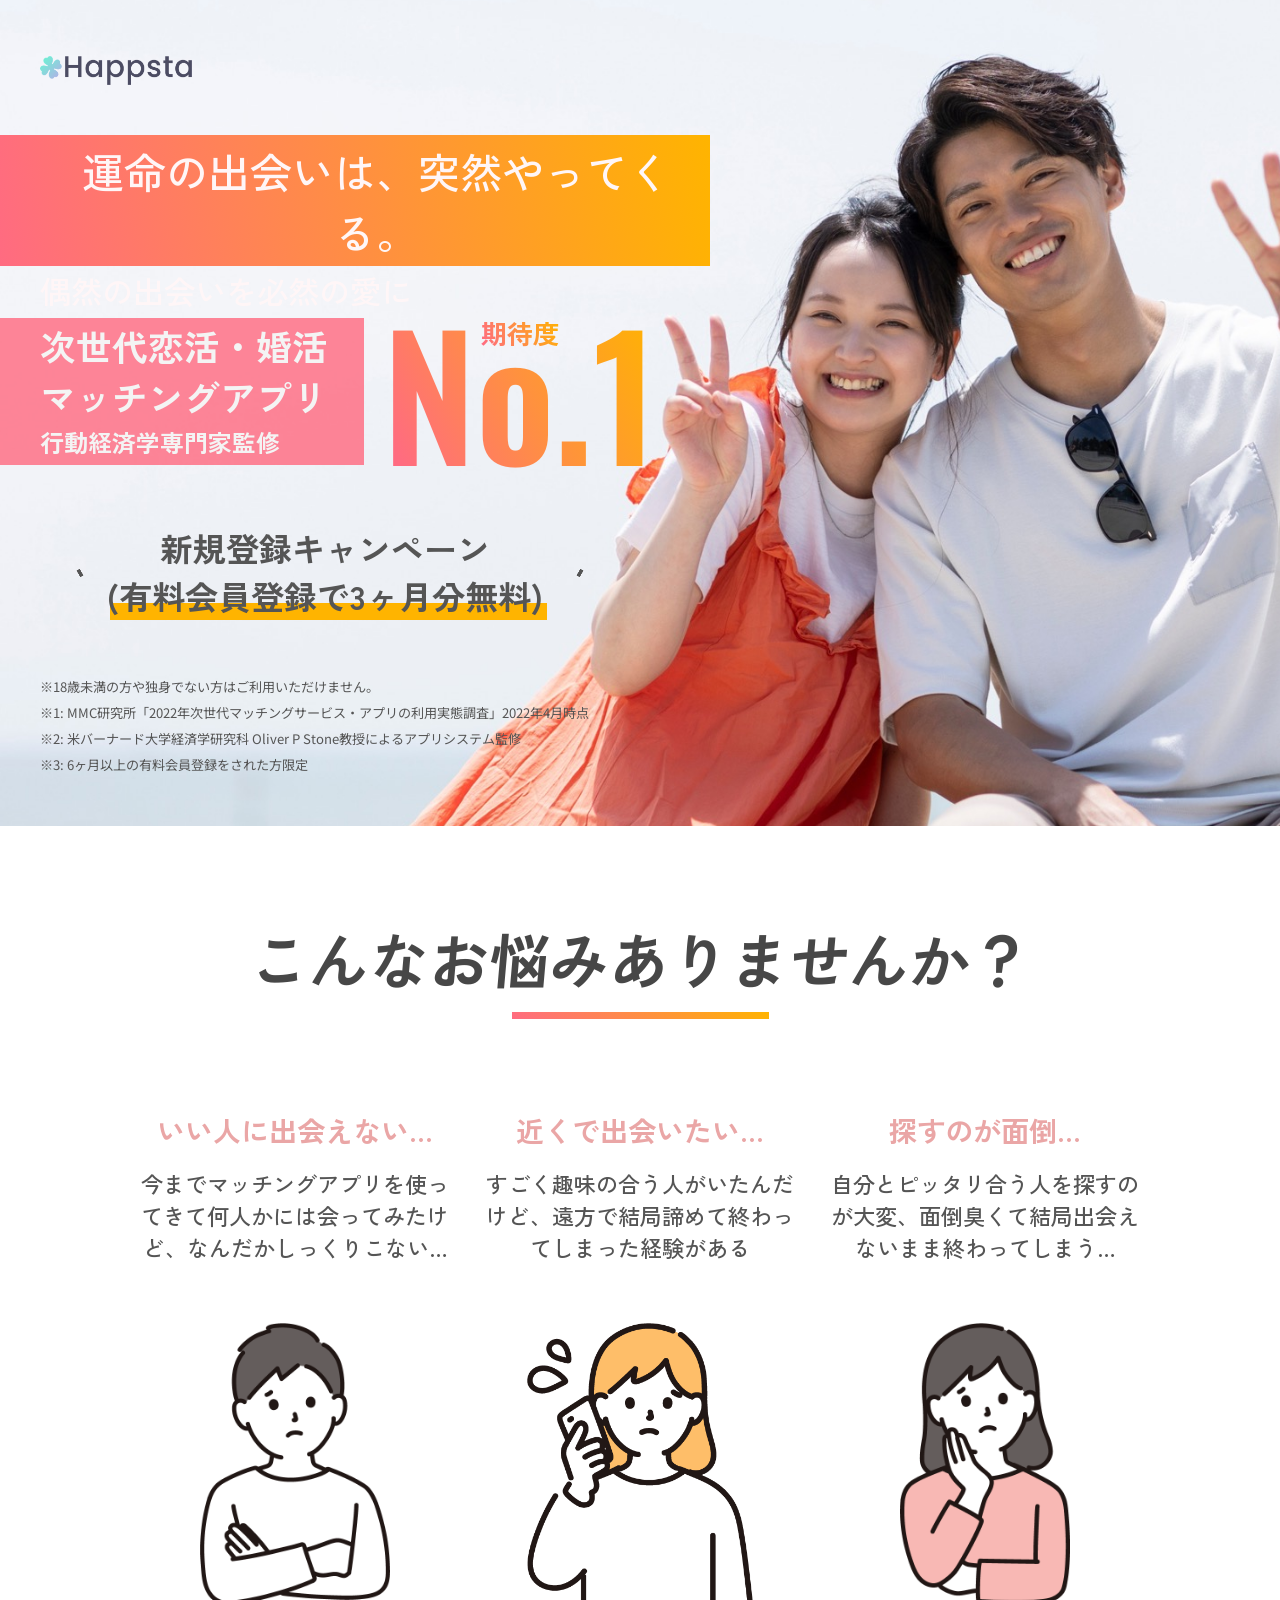
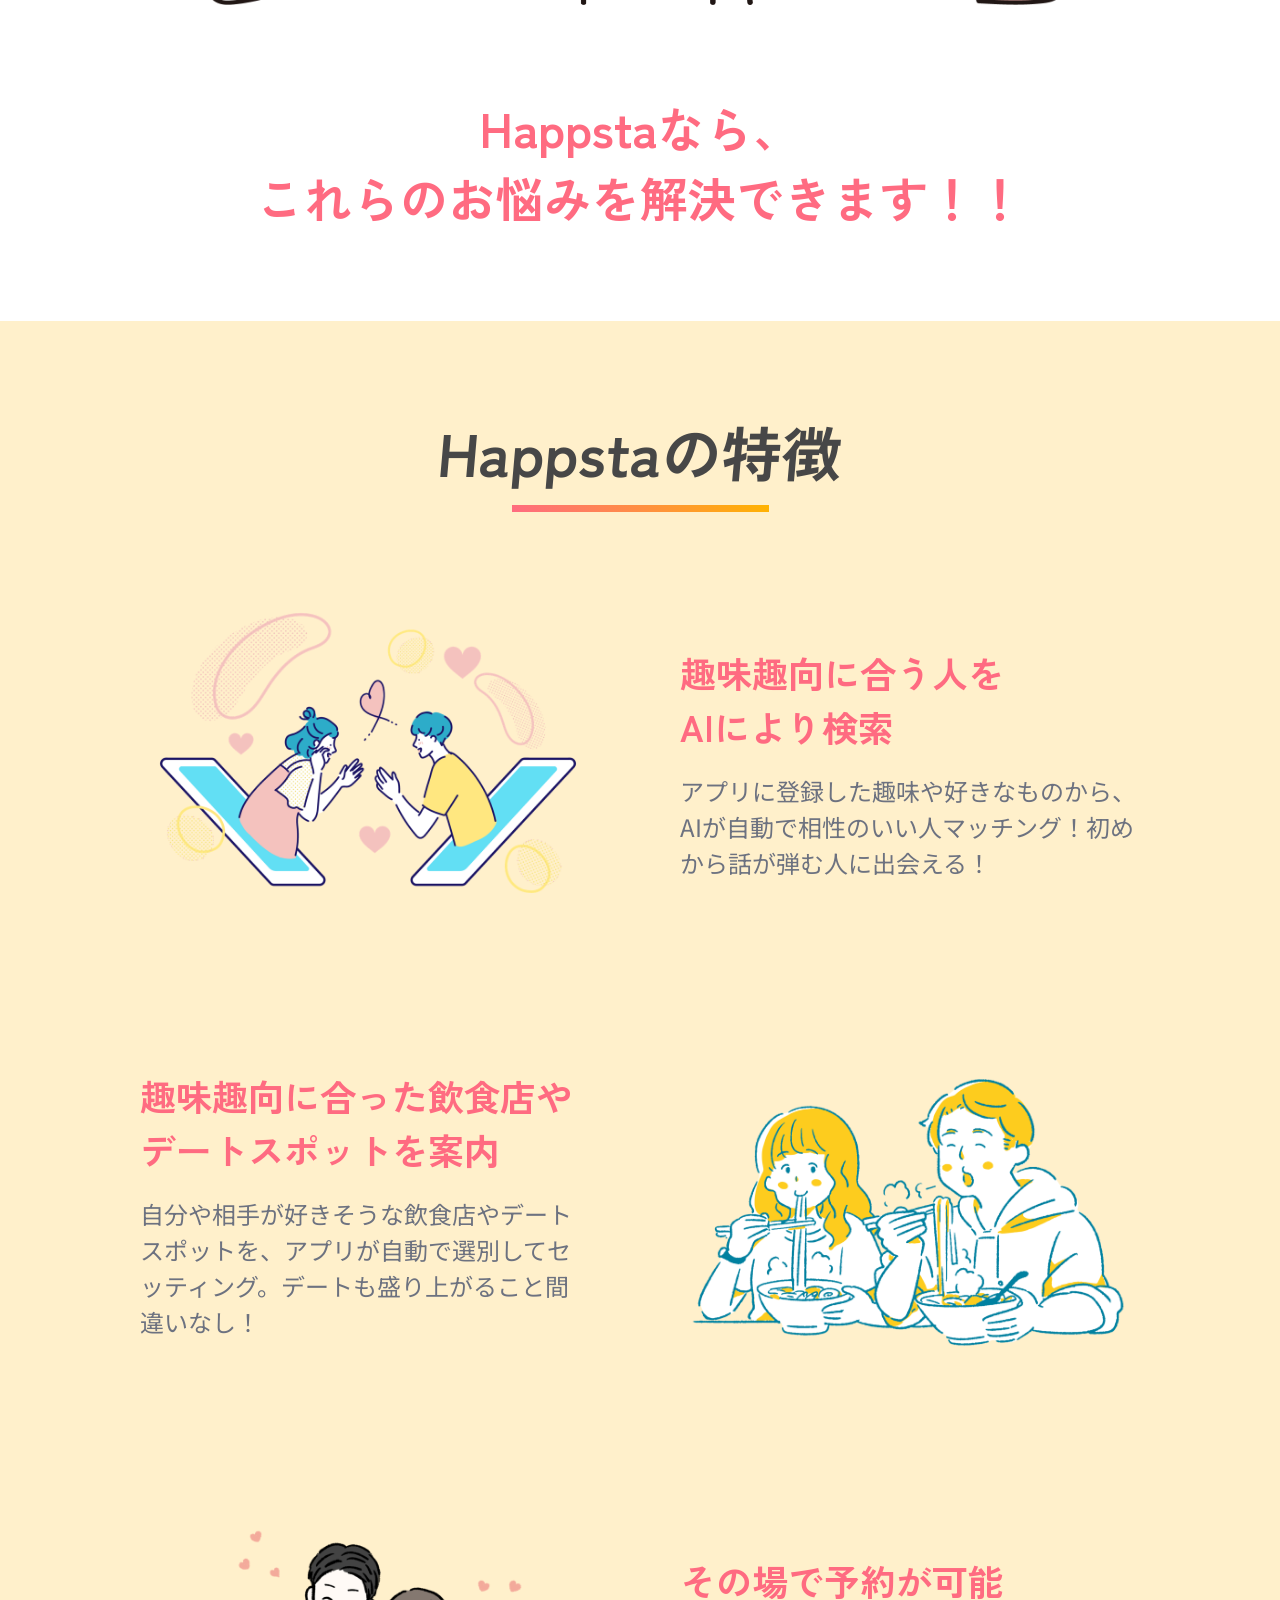
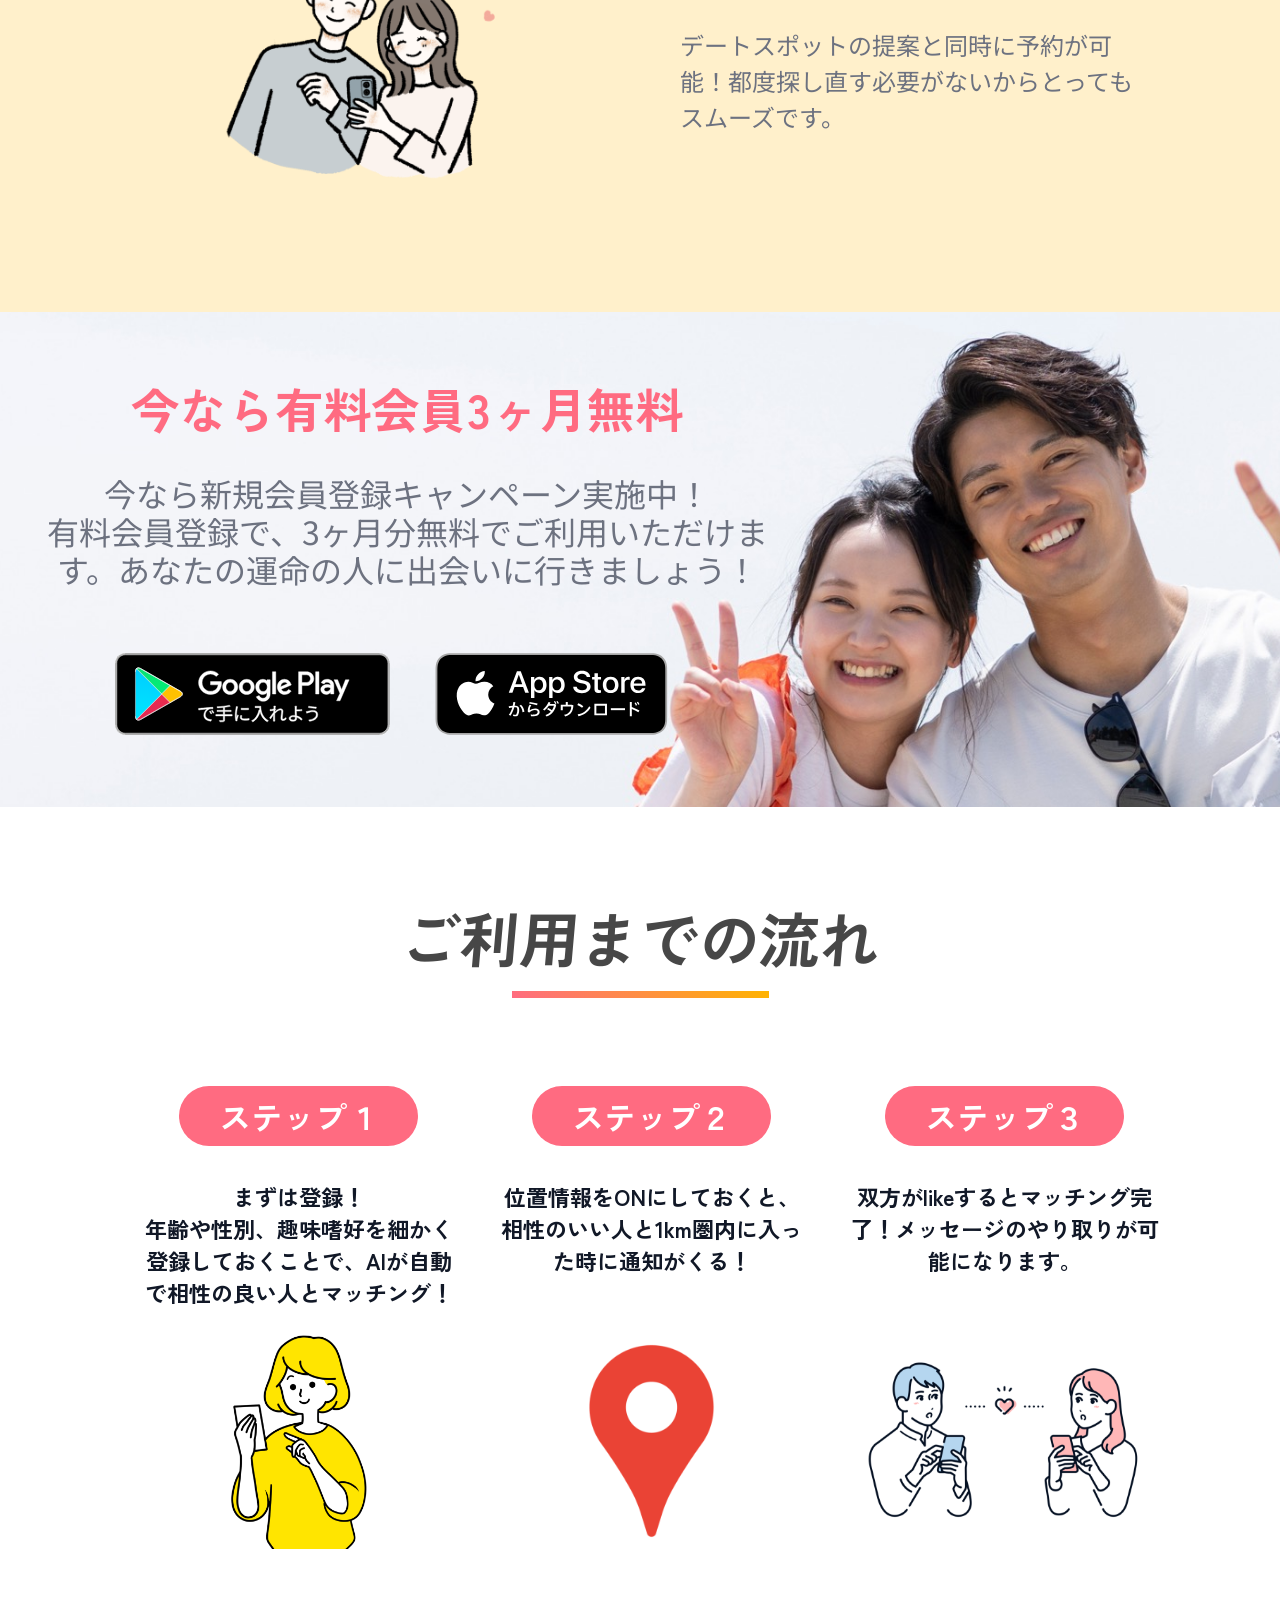
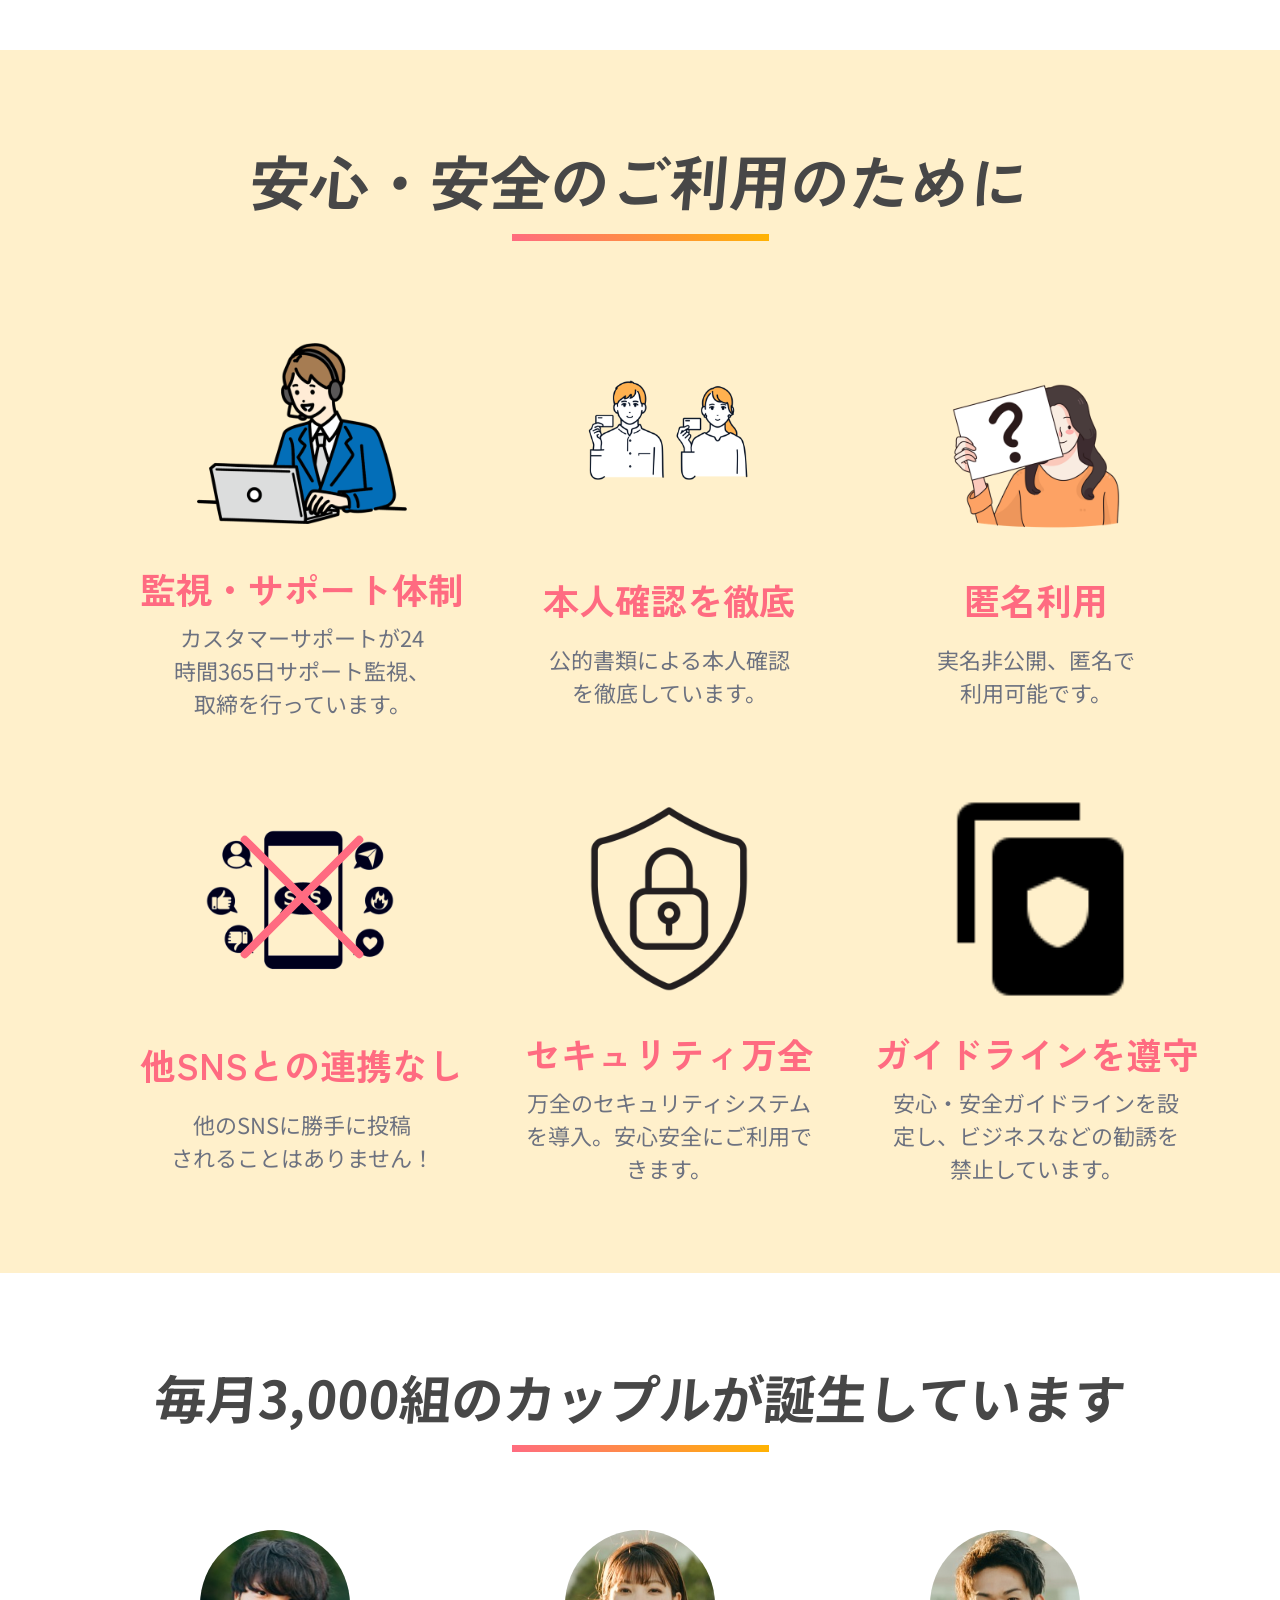
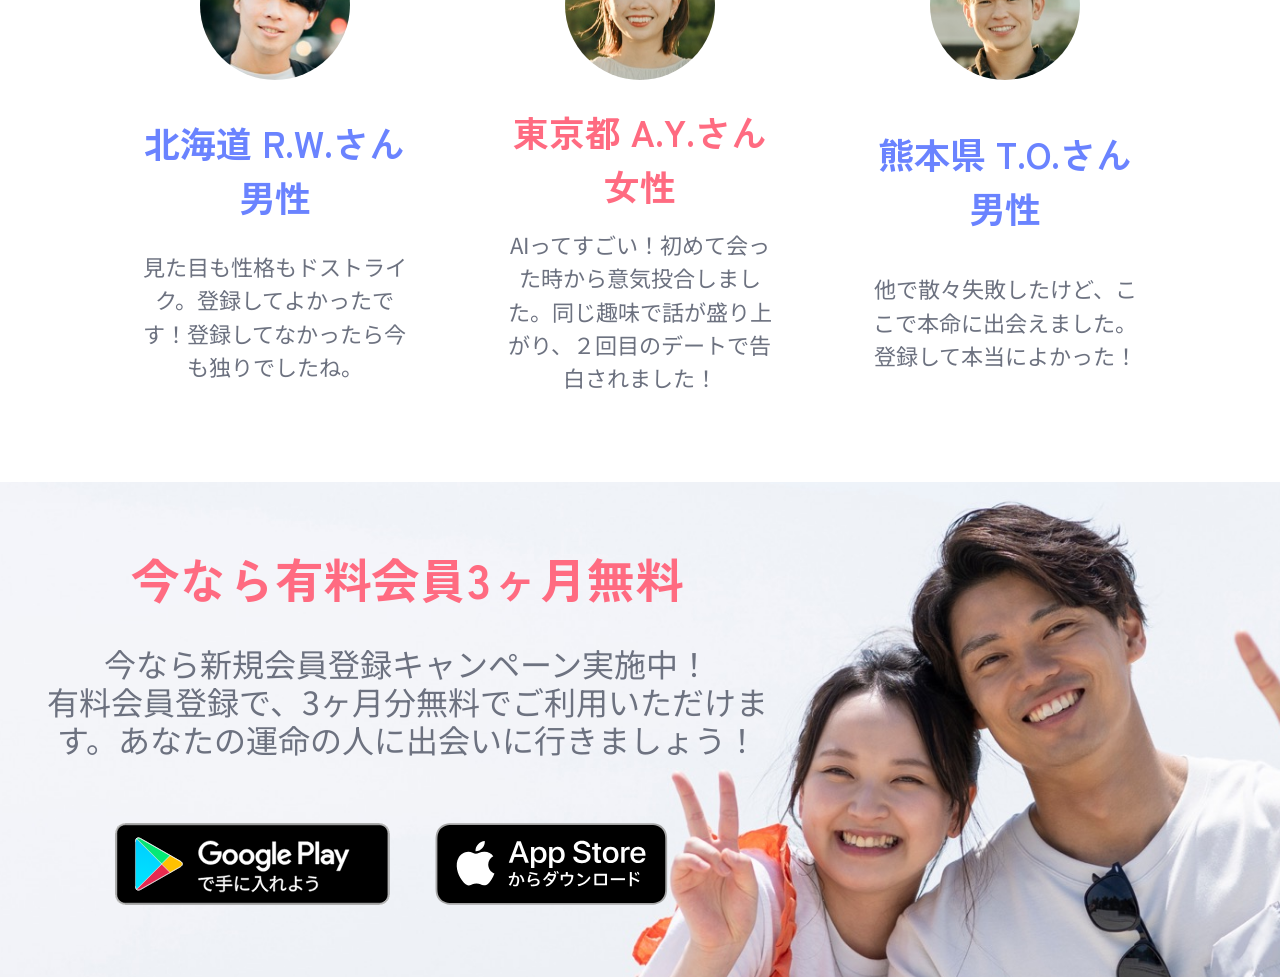
==== commit 21f81a11: "Match flow text line breaks" ====
--- a/index.html
+++ b/index.html
@@ -8,7 +8,7 @@
     <link rel="preconnect" href="https://fonts.googleapis.com">
     <link rel="preconnect" href="https://fonts.gstatic.com" crossorigin>
     <link href="https://fonts.googleapis.com/css2?family=Noto+Sans+JP:wght@400;700;900&family=Oswald:wght@600&family=Zen+Kaku+Gothic+New:wght@500;700;900&display=swap" rel="stylesheet">
-    <link rel="stylesheet" href="./assets/styles.css?v=20260529-snsimgfit">
+    <link rel="stylesheet" href="./assets/styles.css?v=20260529-flowbreaks">
   </head>
   <body class="layout-happsta">
     <main class="happsta-page">
@@ -123,17 +123,20 @@
           <div class="happsta-step-grid">
             <article>
               <span>ステップ１</span>
-              <p>まずは登録！<br>年齢や性別、趣味嗜好を細かく登録し<br>ておくことで、AIが自動で相性の良い<br>人とマッチング！</p>
+              <p class="happsta-flow-text-desktop">まずは登録！<br>年齢や性別、趣味嗜好を細かく<br>登録しておくことで、AIが自動<br>で相性の良い人とマッチング！</p>
+              <p class="happsta-flow-text-mobile">まずは登録！<br>年齢や性別、趣味嗜好を細かく登録し<br>ておくことで、AIが自動で相性の良い<br>人とマッチング！</p>
               <img src="./assets/images/happsta/flow-register.png" width="818" height="1274" alt="プロフィール登録のイラスト">
             </article>
             <article>
               <span>ステップ２</span>
-              <p>位置情報をONにしておくと、<br>相性のいい人と1km圏内に入った時に<br>通知がくる！</p>
+              <p class="happsta-flow-text-desktop">位置情報をONにしておくと、<br>相性のいい人と1km圏内に入っ<br>た時に通知がくる！</p>
+              <p class="happsta-flow-text-mobile">位置情報をONにしておくと、<br>相性のいい人と1km圏内に入った時に<br>通知がくる！</p>
               <img src="./assets/images/happsta/flow-location.png" width="3642" height="2461" alt="位置情報通知のイラスト">
             </article>
             <article>
               <span>ステップ３</span>
-              <p>双方がlikeするとマッチング完了！メッ<br>セージのやり取りが可能になります。</p>
+              <p class="happsta-flow-text-desktop">双方がlikeするとマッチング完<br>了！メッセージのやり取りが可<br>能になります。</p>
+              <p class="happsta-flow-text-mobile">双方がlikeするとマッチング完了！メッ<br>セージのやり取りが可能になります。</p>
               <img src="./assets/images/happsta/flow-match.png" width="4096" height="2560" alt="マッチング成立のイラスト">
             </article>
           </div>
--- a/assets/styles.css
+++ b/assets/styles.css
@@ -7278,13 +7278,18 @@
 }
 
 .happsta-step-grid p {
+  width: 317px;
   min-height: 130px;
   margin: 34px 0 24px;
   color: #111827;
   font-family: var(--happsta-font-display);
   font-size: 1.38rem;
-  font-weight: 500;
-  line-height: 1.45;
+  font-weight: 700;
+  line-height: normal;
+}
+
+.happsta-flow-text-mobile {
+  display: none;
 }
 
 .happsta-step-grid img {
@@ -8321,6 +8326,14 @@
     line-height: normal;
     overflow-wrap: normal;
     word-break: keep-all;
+  }
+
+  .happsta-flow-text-desktop {
+    display: none;
+  }
+
+  .happsta-flow-text-mobile {
+    display: block;
   }
 
   .happsta-step-grid article:nth-child(2) p {
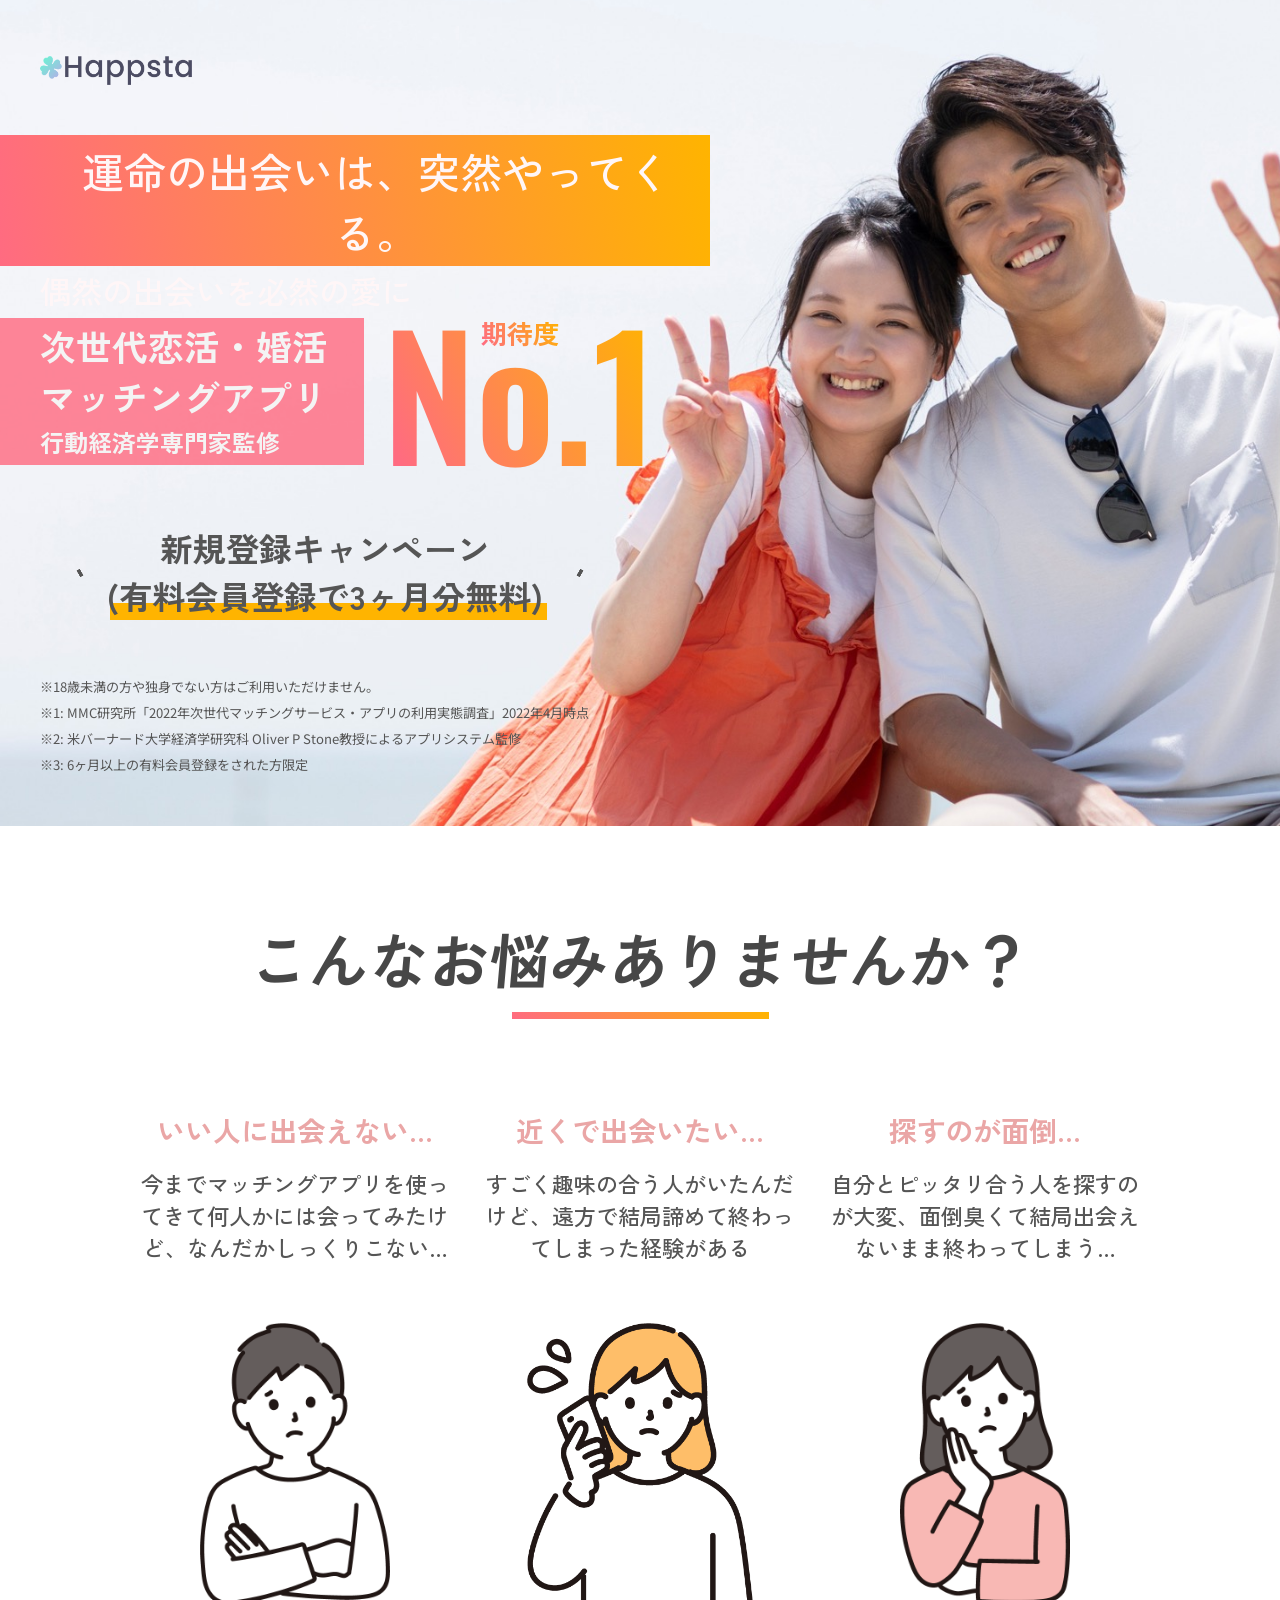
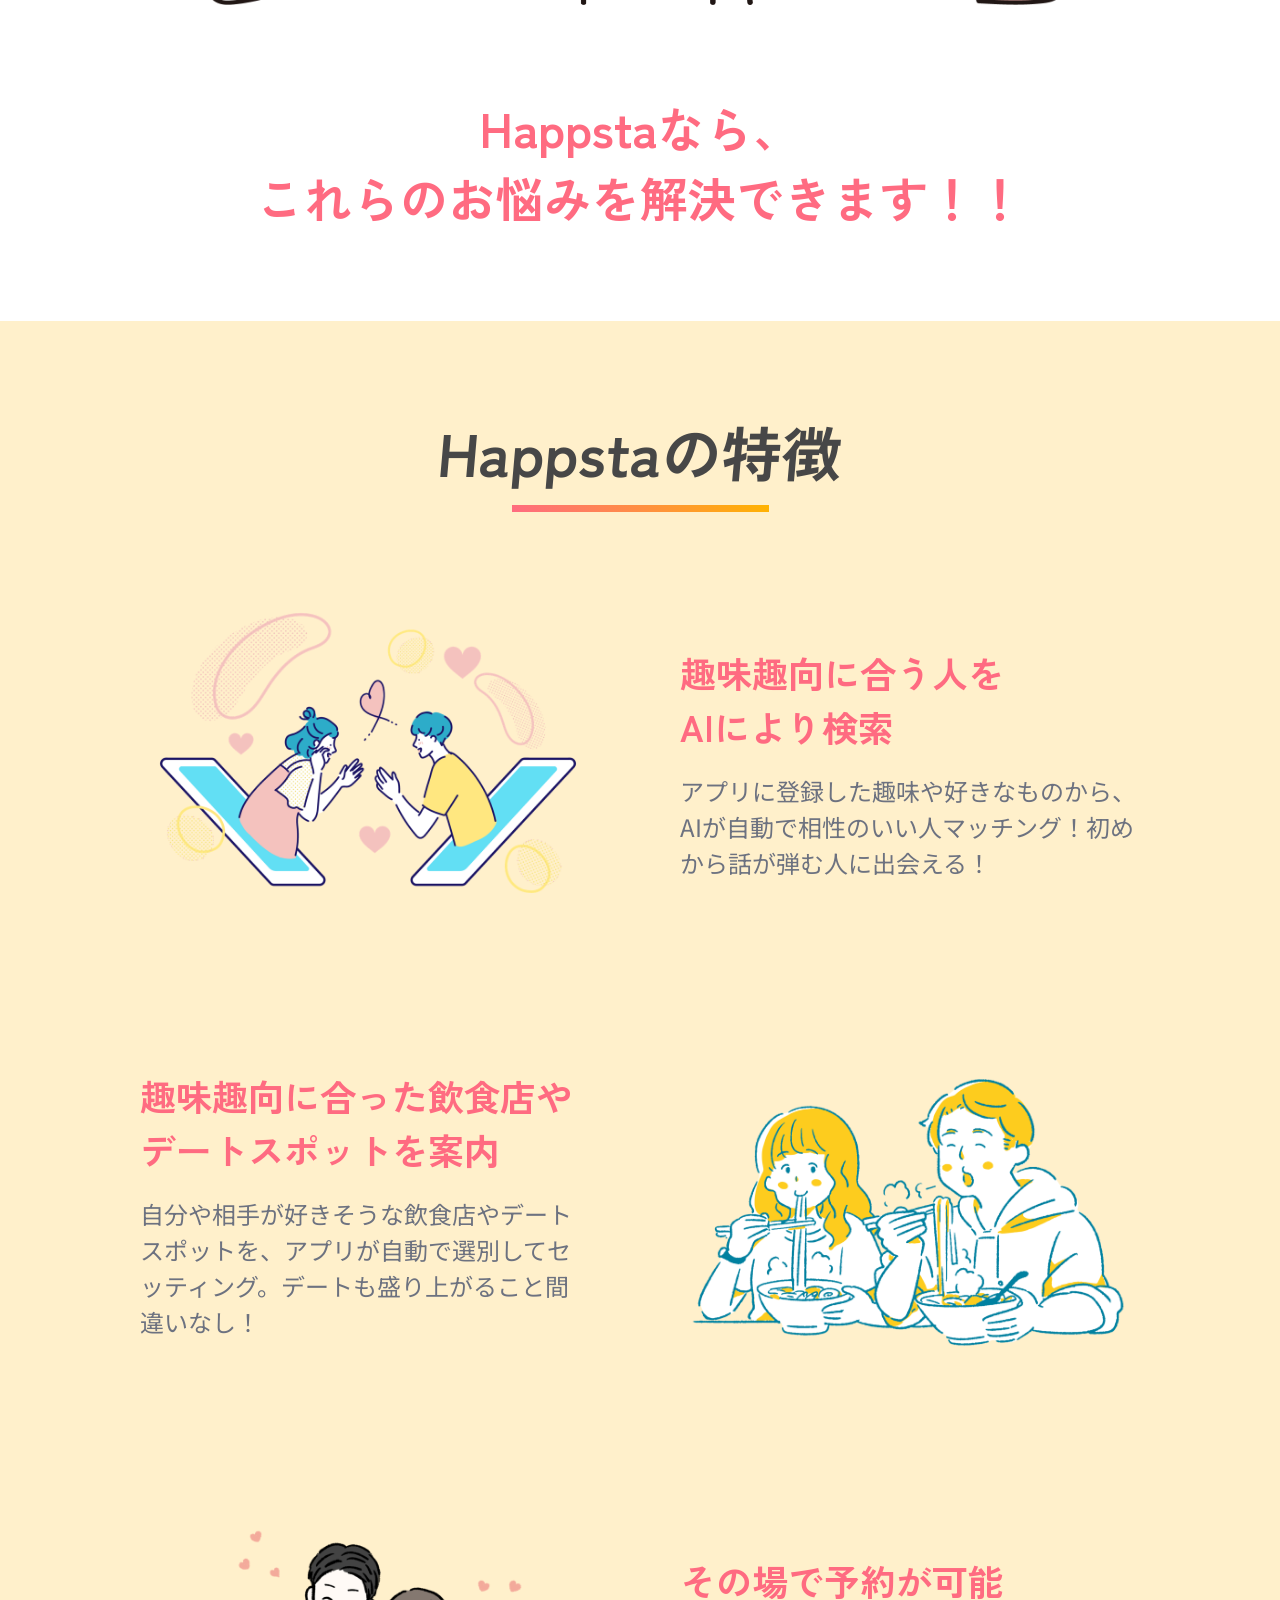
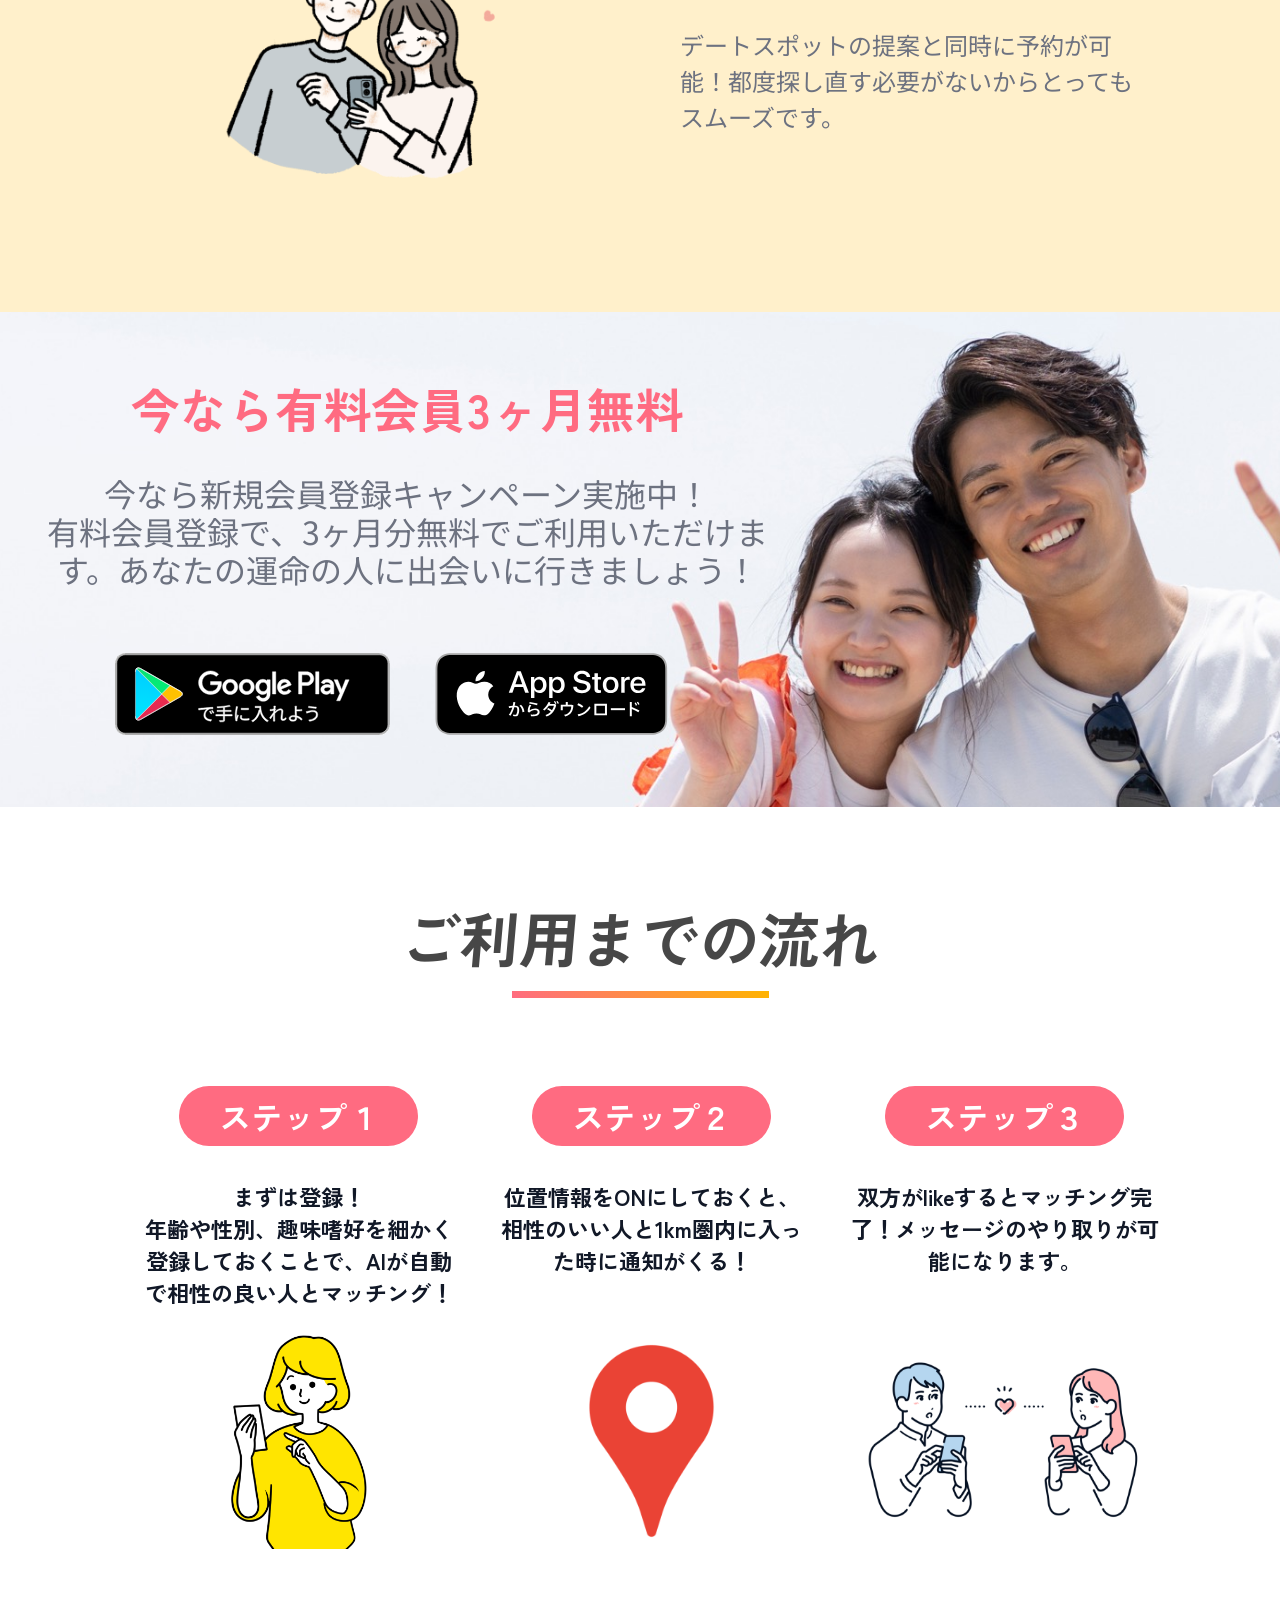
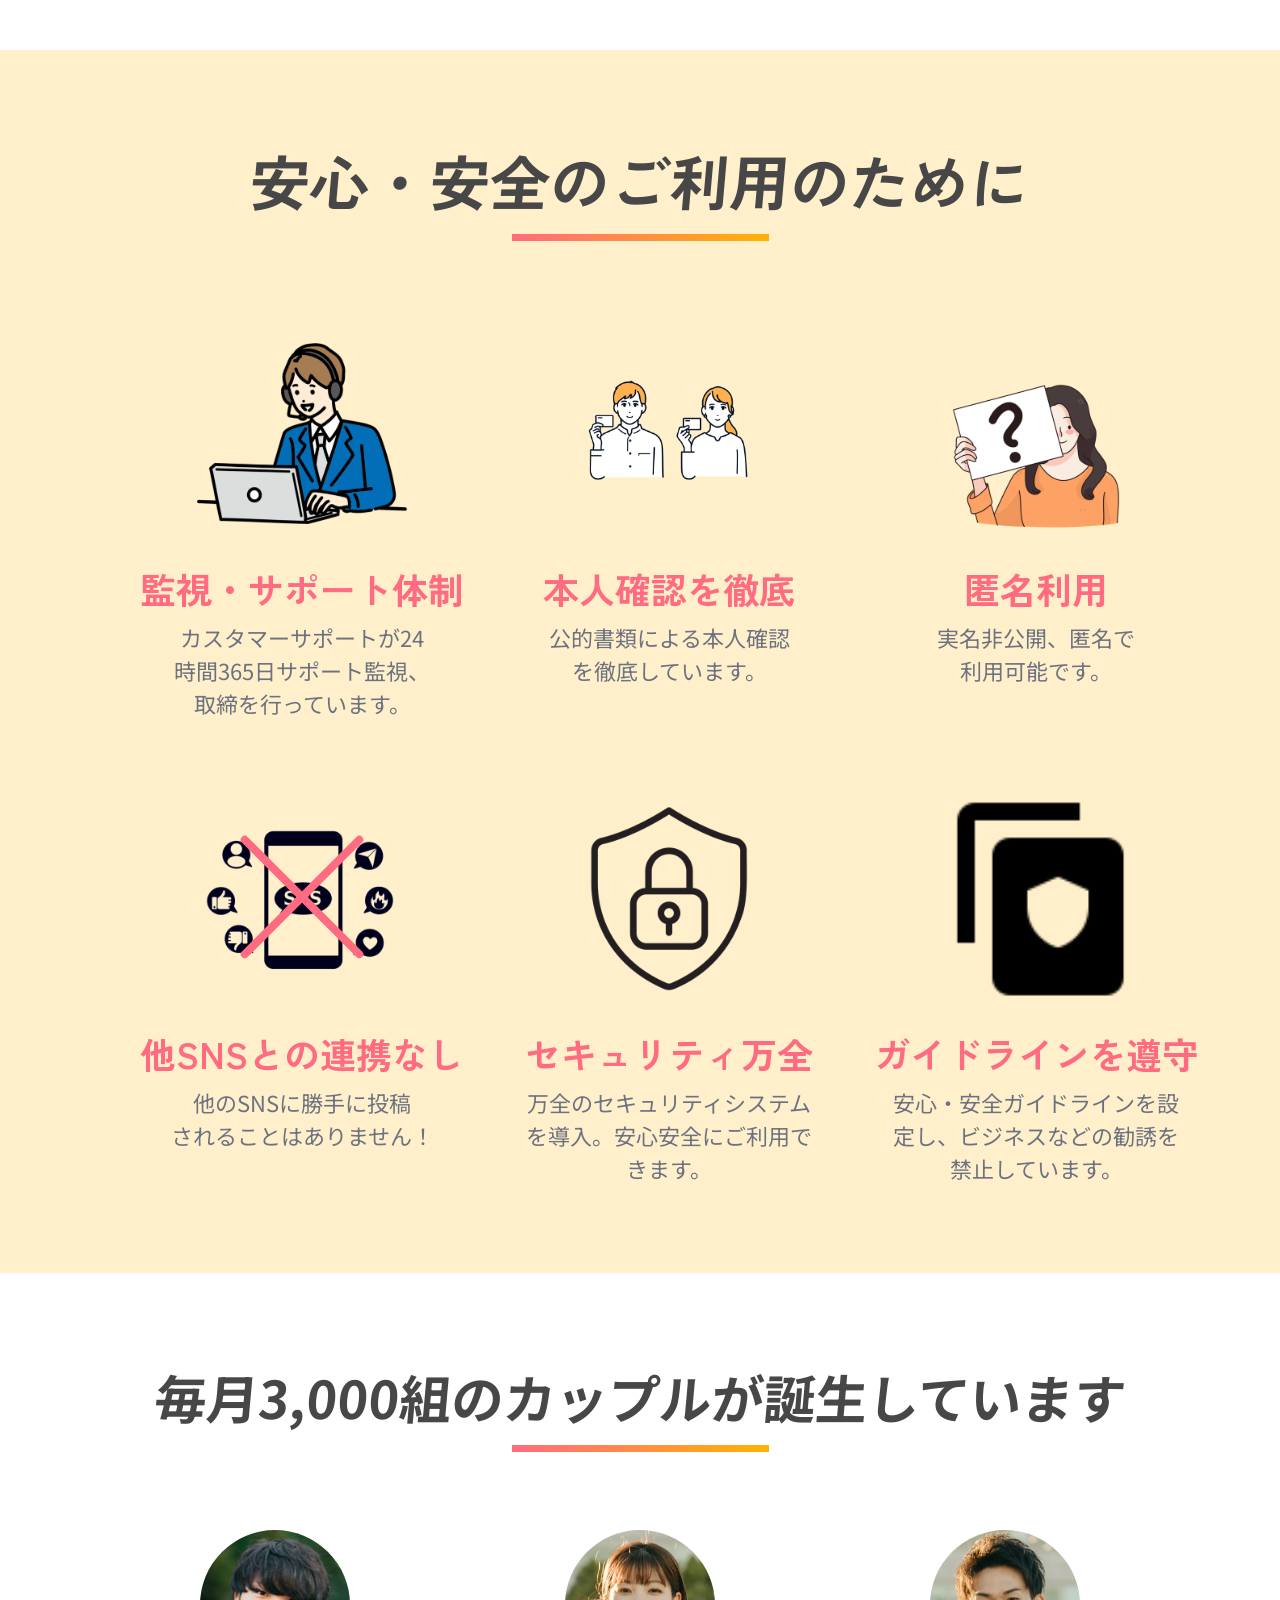
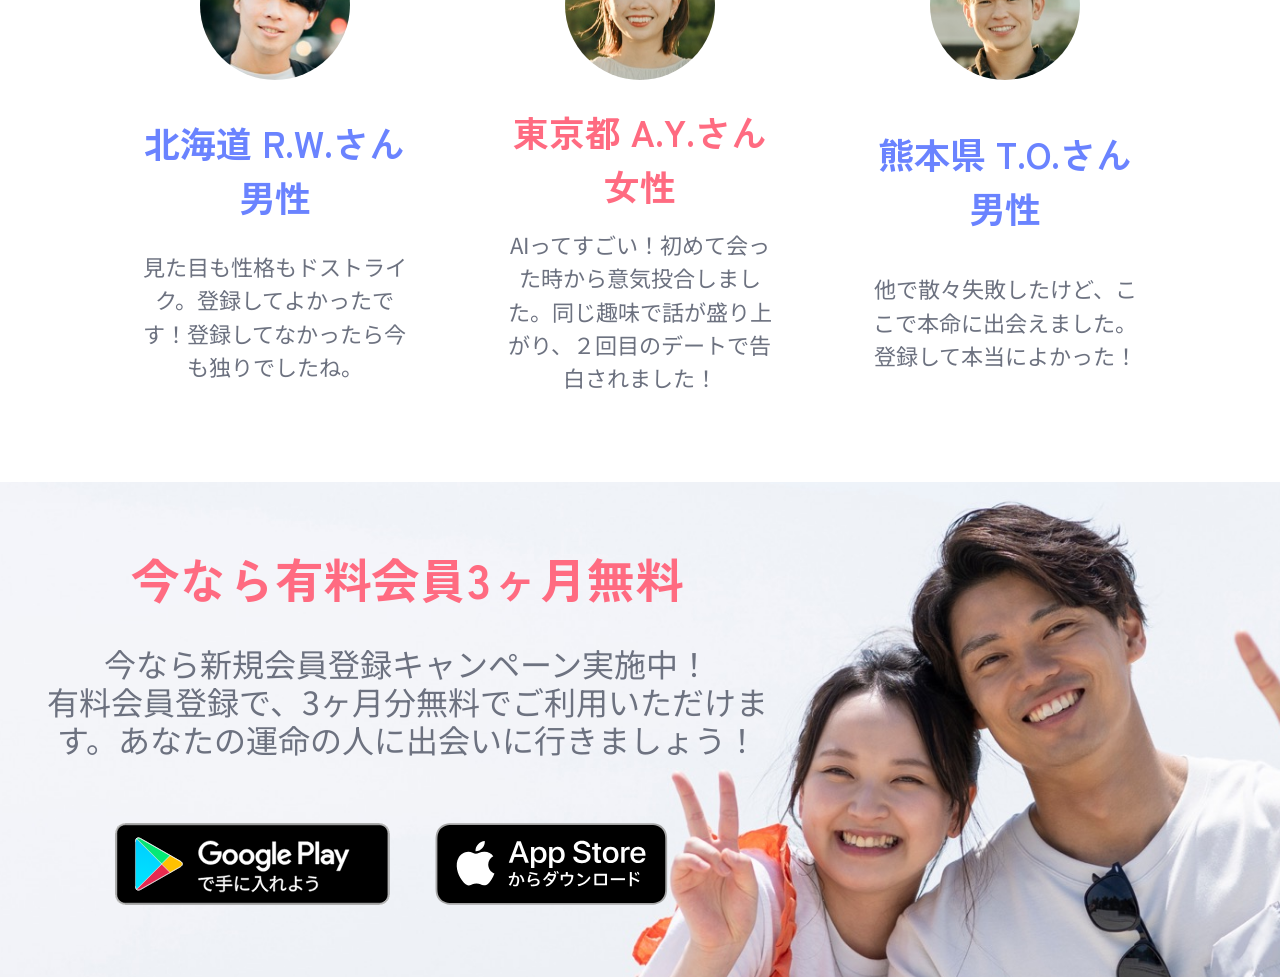
==== commit 6c9642e4: "Align safety card text starts" ====
--- a/index.html
+++ b/index.html
@@ -8,7 +8,7 @@
     <link rel="preconnect" href="https://fonts.googleapis.com">
     <link rel="preconnect" href="https://fonts.gstatic.com" crossorigin>
     <link href="https://fonts.googleapis.com/css2?family=Noto+Sans+JP:wght@400;700;900&family=Oswald:wght@600&family=Zen+Kaku+Gothic+New:wght@500;700;900&display=swap" rel="stylesheet">
-    <link rel="stylesheet" href="./assets/styles.css?v=20260529-flowbreaks">
+    <link rel="stylesheet" href="./assets/styles.css?v=20260529-safetytextalign">
   </head>
   <body class="layout-happsta">
     <main class="happsta-page">
--- a/assets/styles.css
+++ b/assets/styles.css
@@ -7352,6 +7352,19 @@
   width: 293px;
 }
 
+@media (min-width: 1025px) {
+  .happsta-safety-grid article {
+    align-content: start;
+  }
+
+  .happsta-safety-grid h3 {
+    display: flex;
+    align-items: center;
+    justify-content: center;
+    height: 54px;
+  }
+}
+
 .happsta-crossed {
   position: relative;
   width: 210px;
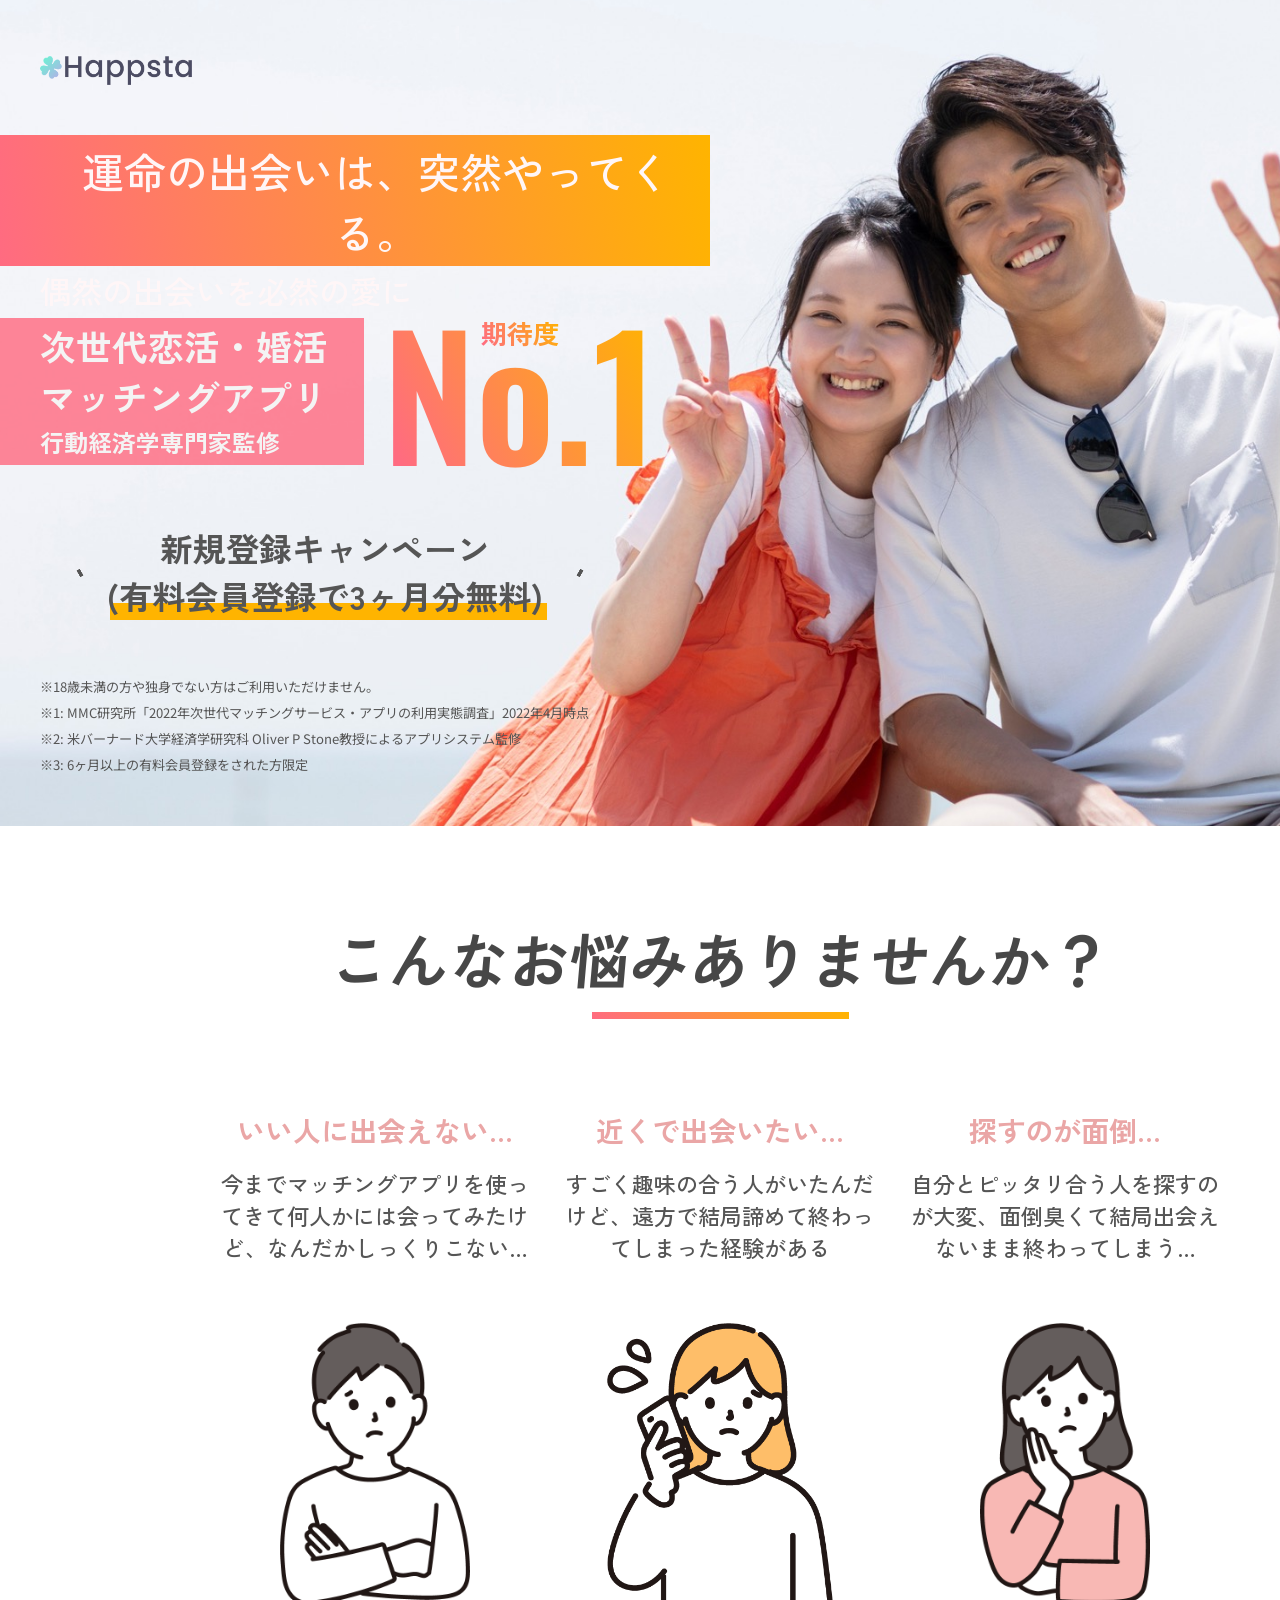
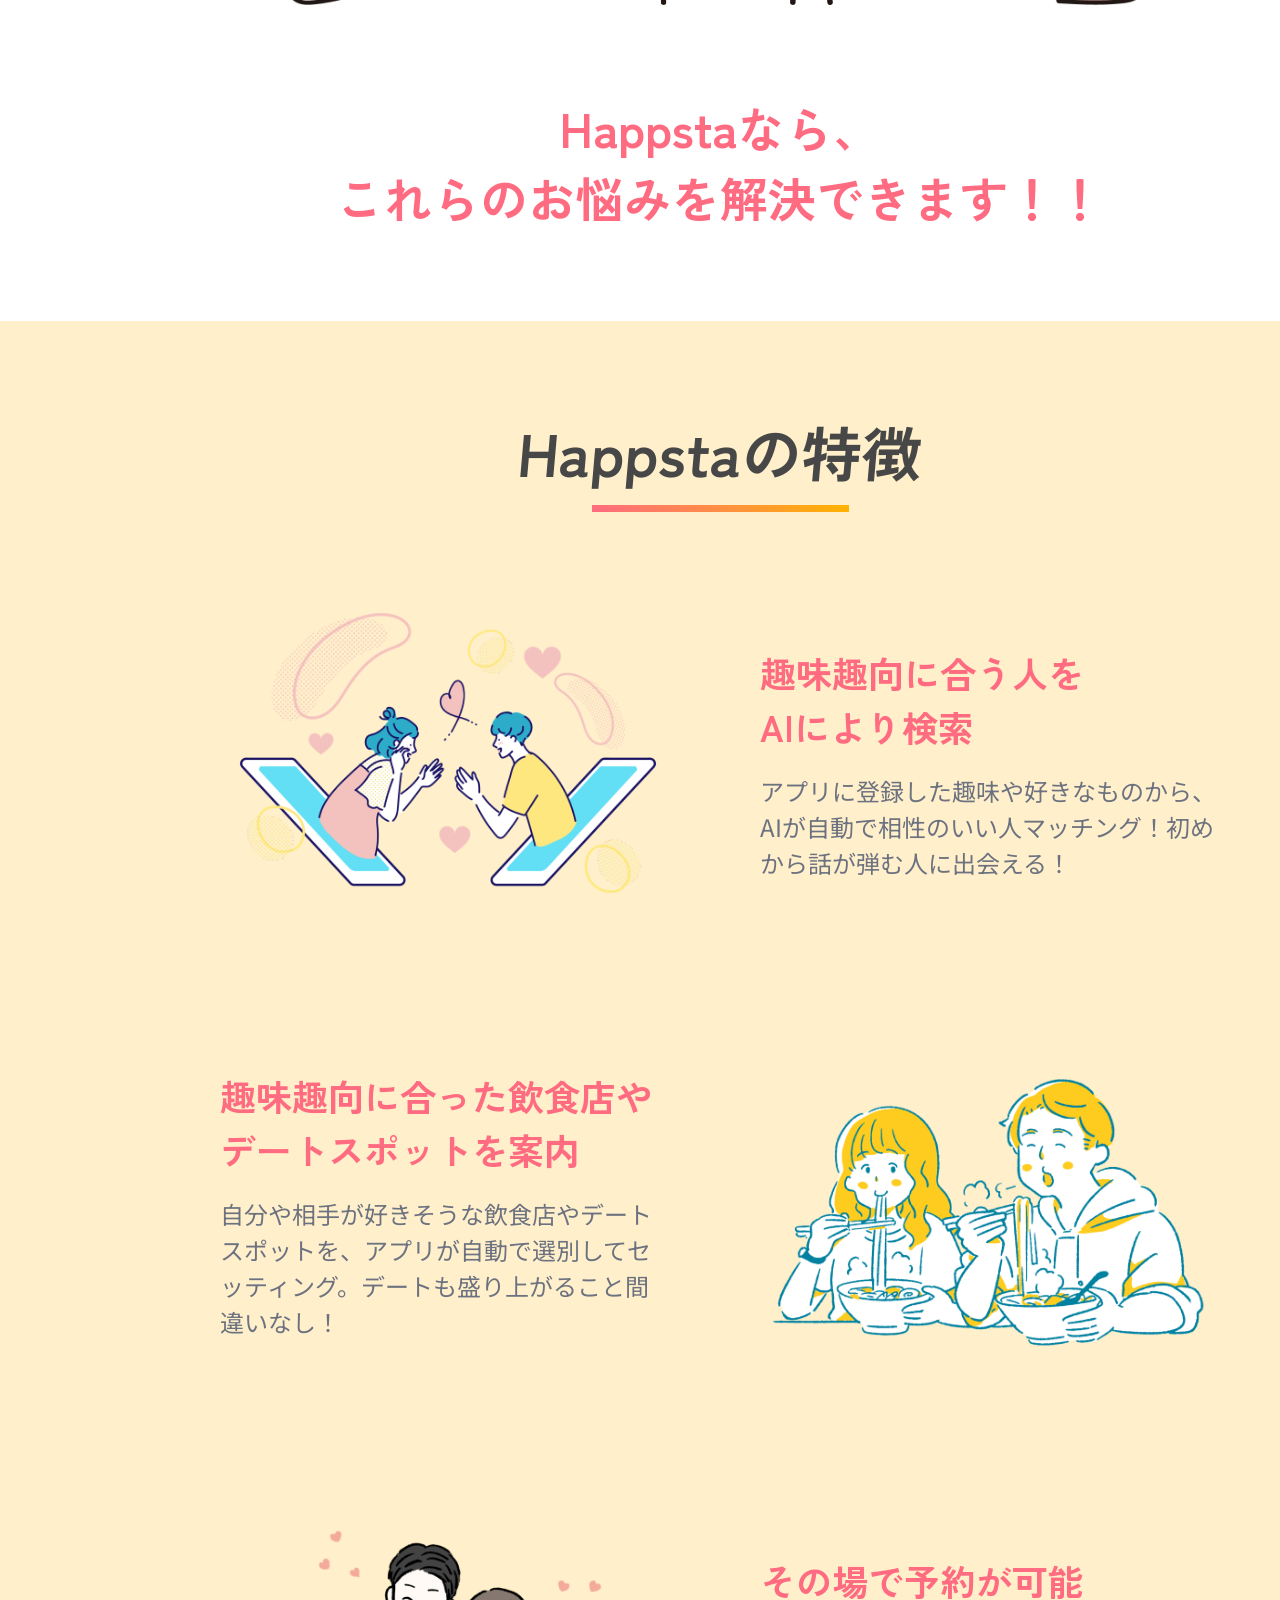
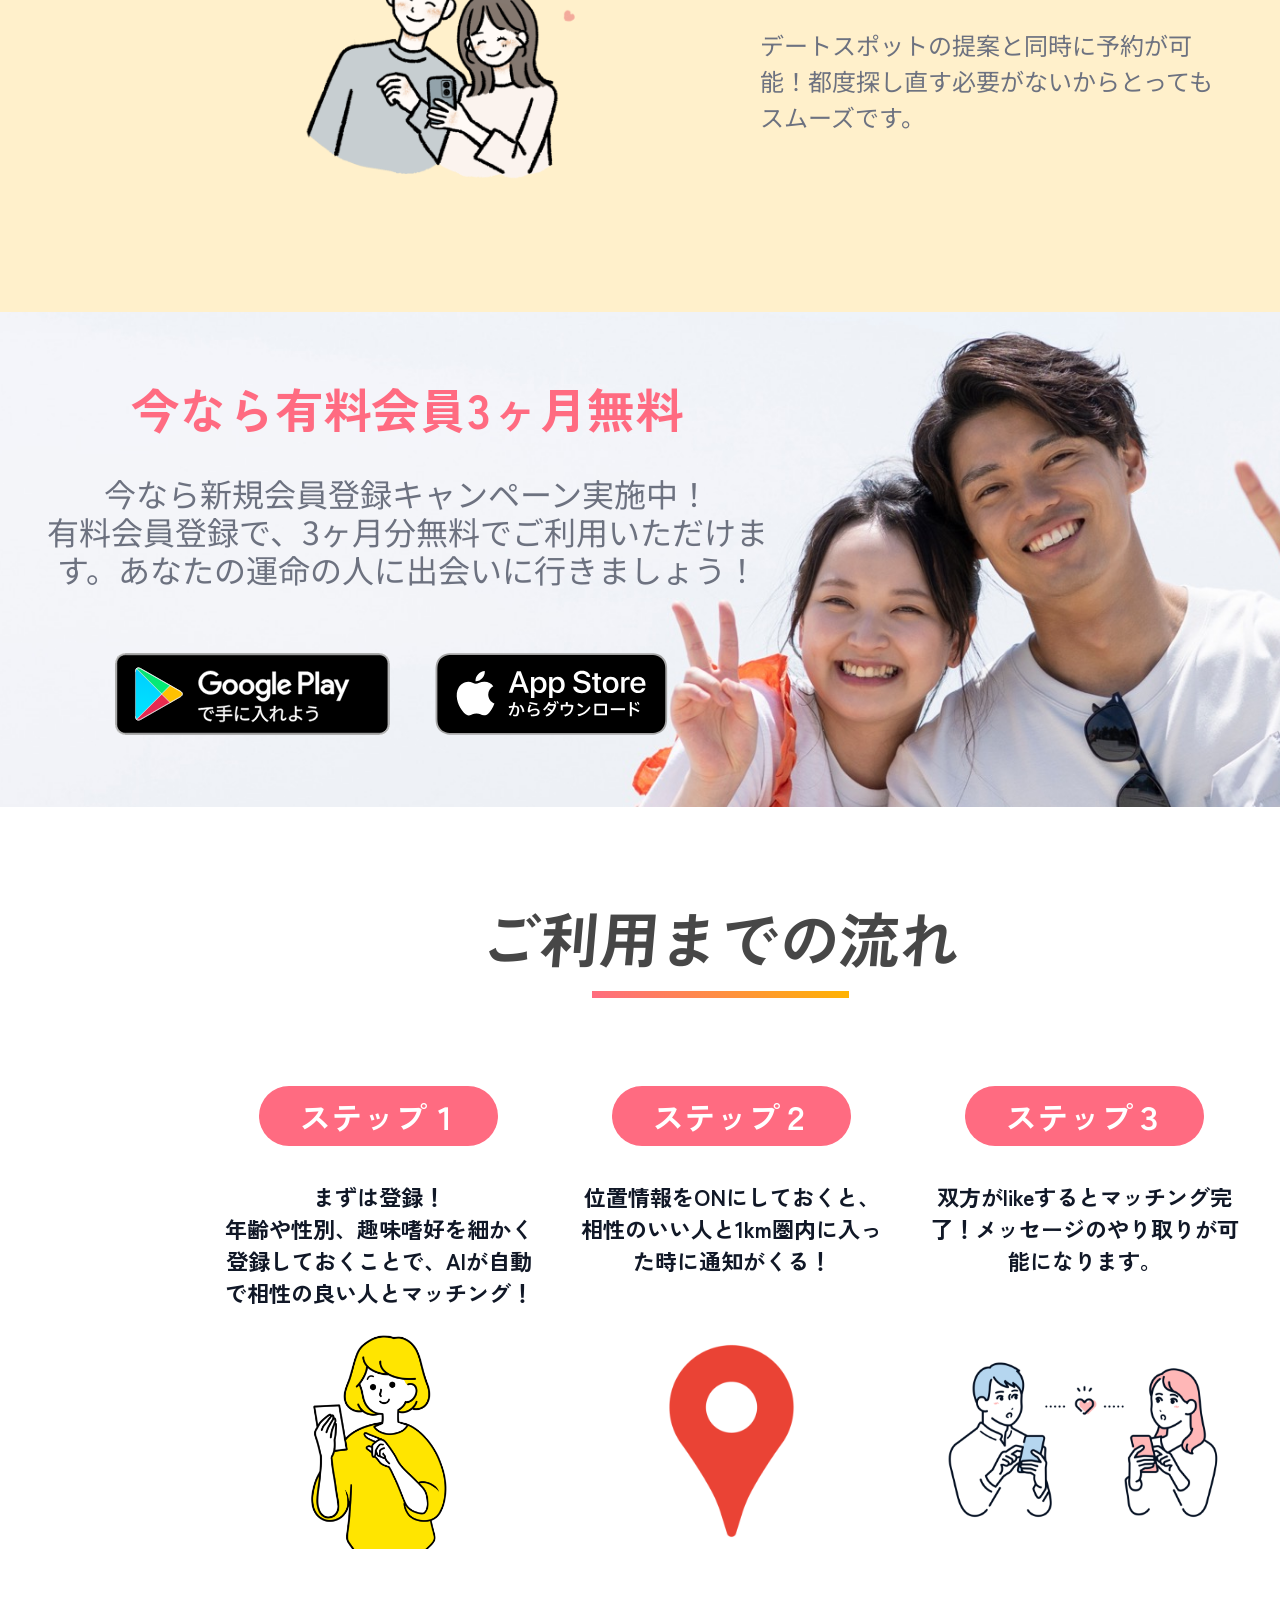
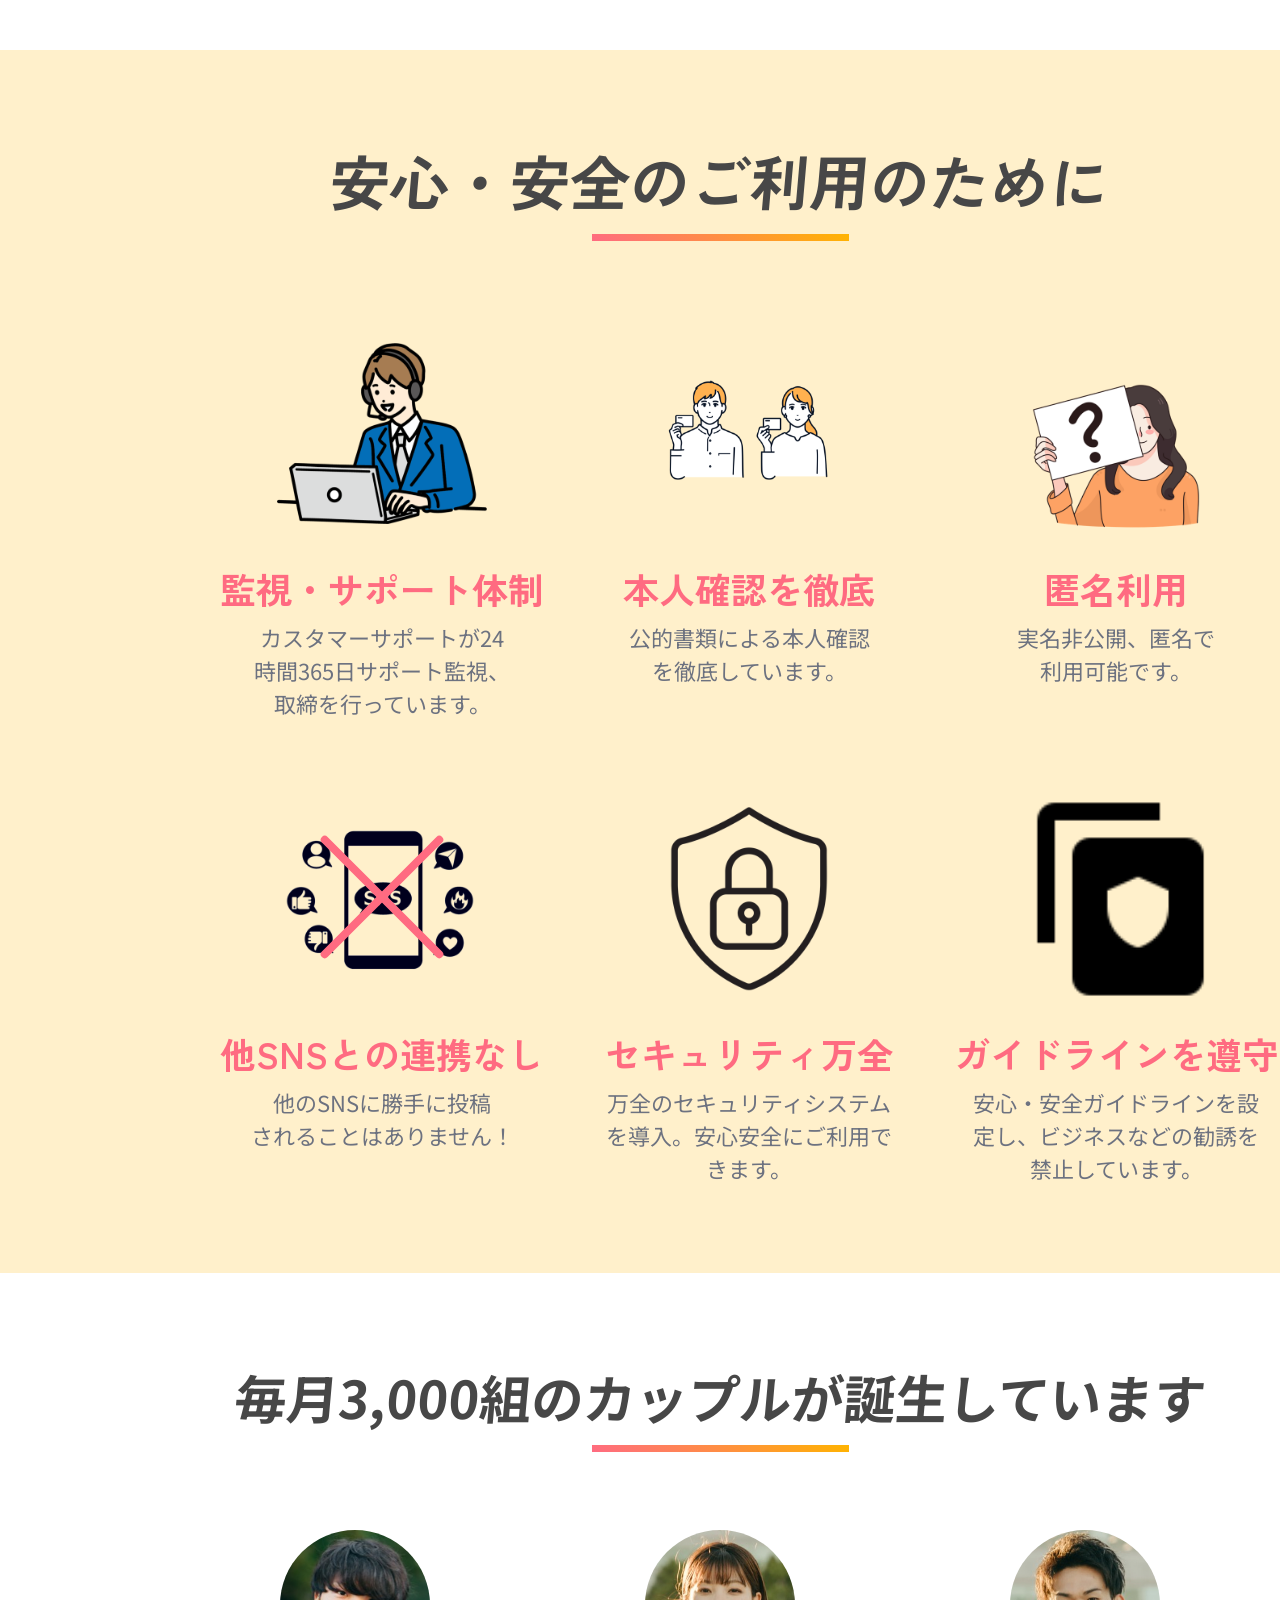
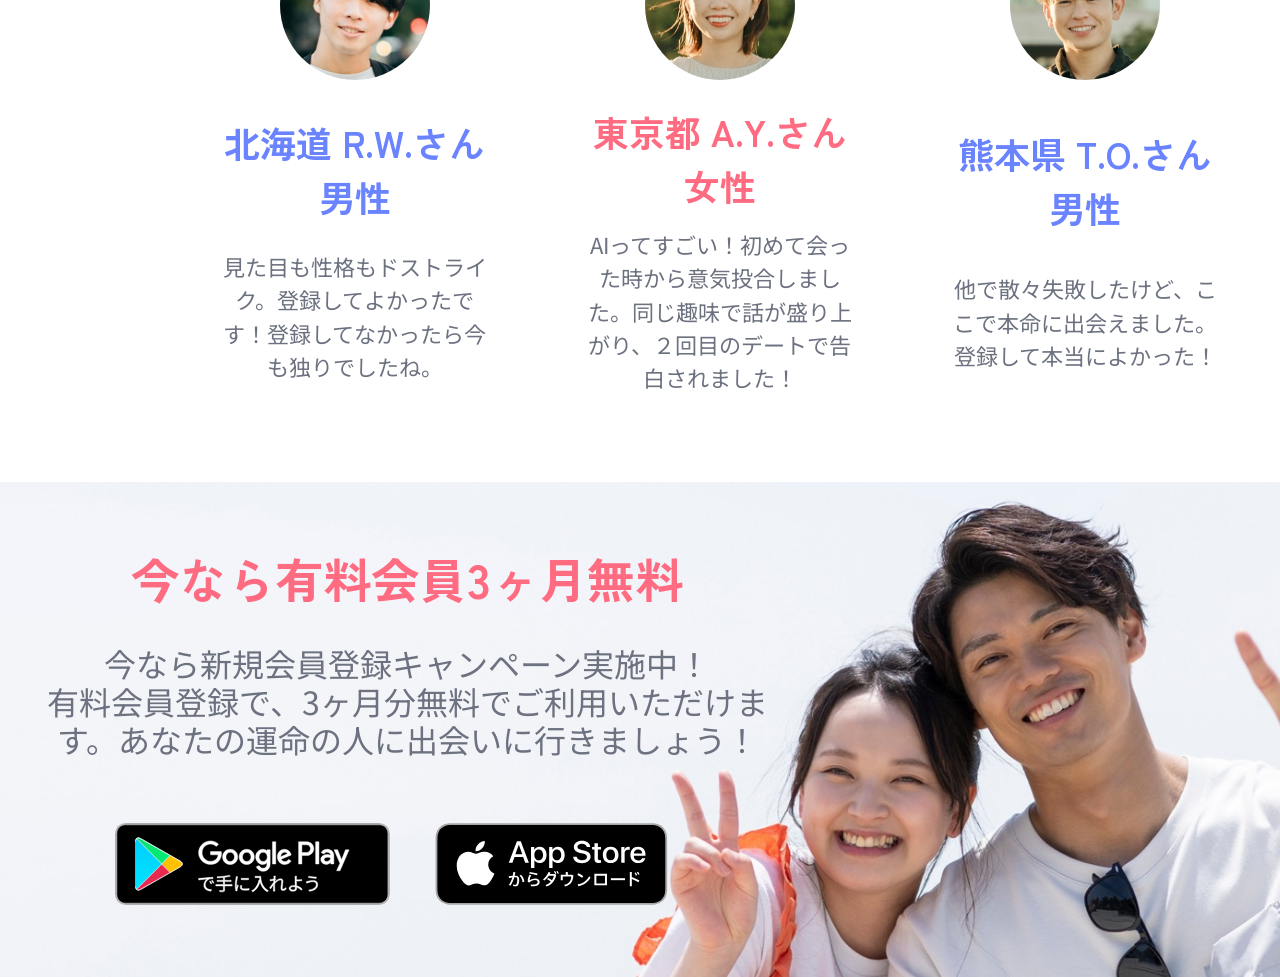
==== commit 717e00f7: "Stabilize Happsta responsive scaling" ====
--- a/index.html
+++ b/index.html
@@ -5,10 +5,17 @@
     <meta name="viewport" content="width=device-width, initial-scale=1">
     <title>Happsta | マッチングアプリ</title>
     <meta name="description" content="次世代恋活・婚活マッチングアプリHappstaのランディングページ。">
+    <meta property="og:type" content="website">
+    <meta property="og:title" content="Happsta | マッチングアプリ">
+    <meta property="og:description" content="次世代恋活・婚活マッチングアプリHappstaのランディングページ。">
+    <meta property="og:image" content="https://acy05.github.io/happsta-lp/assets/images/happsta/pc-preview.png?v=20260611-static">
+    <meta property="og:image:width" content="1440">
+    <meta property="og:image:height" content="900">
+    <meta name="twitter:card" content="summary_large_image">
     <link rel="preconnect" href="https://fonts.googleapis.com">
     <link rel="preconnect" href="https://fonts.gstatic.com" crossorigin>
     <link href="https://fonts.googleapis.com/css2?family=Noto+Sans+JP:wght@400;700;900&family=Oswald:wght@600&family=Zen+Kaku+Gothic+New:wght@500;700;900&display=swap" rel="stylesheet">
-    <link rel="stylesheet" href="./assets/styles.css?v=20260529-safetytextalign">
+    <link rel="stylesheet" href="./assets/styles.css?v=20260611-responsive">
   </head>
   <body class="layout-happsta">
     <main class="happsta-page">
--- a/assets/styles.css
+++ b/assets/styles.css
@@ -6778,8 +6778,21 @@
 }
 
 .happsta-page {
+  width: 1440px;
+  max-width: none;
   overflow: hidden;
   background: #ffffff;
+  transform-origin: top left;
+}
+
+@media (min-width: 641px) {
+  .layout-happsta {
+    overflow-x: hidden;
+  }
+
+  .happsta-page {
+    zoom: calc(100vw / 1440px);
+  }
 }
 
 .happsta-inner {
@@ -7486,7 +7499,7 @@
   color: var(--happsta-pink);
 }
 
-@media (max-width: 1020px) {
+@media (max-width: 640px) {
   .happsta-section-title h2 {
     font-size: 3rem;
   }
@@ -7771,7 +7784,7 @@
   }
 }
 
-@media (max-width: 1024px), (hover: none) and (pointer: coarse) {
+@media (max-width: 640px) {
   .layout-happsta {
     background: #ffffff;
     overflow-x: hidden;
@@ -7894,7 +7907,7 @@
     max-width: none;
     margin: 2px 0 2px;
     font-size: 17.885px;
-    font-weight: 500;
+    font-weight: 700;
     line-height: normal;
     white-space: nowrap;
   }
@@ -7903,7 +7916,7 @@
     max-width: none;
     margin: 0;
     font-size: 13.414px;
-    font-weight: 500;
+    font-weight: 700;
     line-height: normal;
     text-align: left;
     white-space: nowrap;
@@ -8000,7 +8013,7 @@
     width: 188px;
     margin: 0;
     font-size: 14.108px;
-    font-weight: 500;
+    font-weight: 700;
     line-height: normal;
     letter-spacing: 5.12px;
     white-space: nowrap;
@@ -8521,7 +8534,7 @@
 
   .happsta-safety-grid article:nth-child(2) h3 {
     left: 10px;
-    top: 92.6px;
+    top: 92px;
     width: 115px;
   }
 
